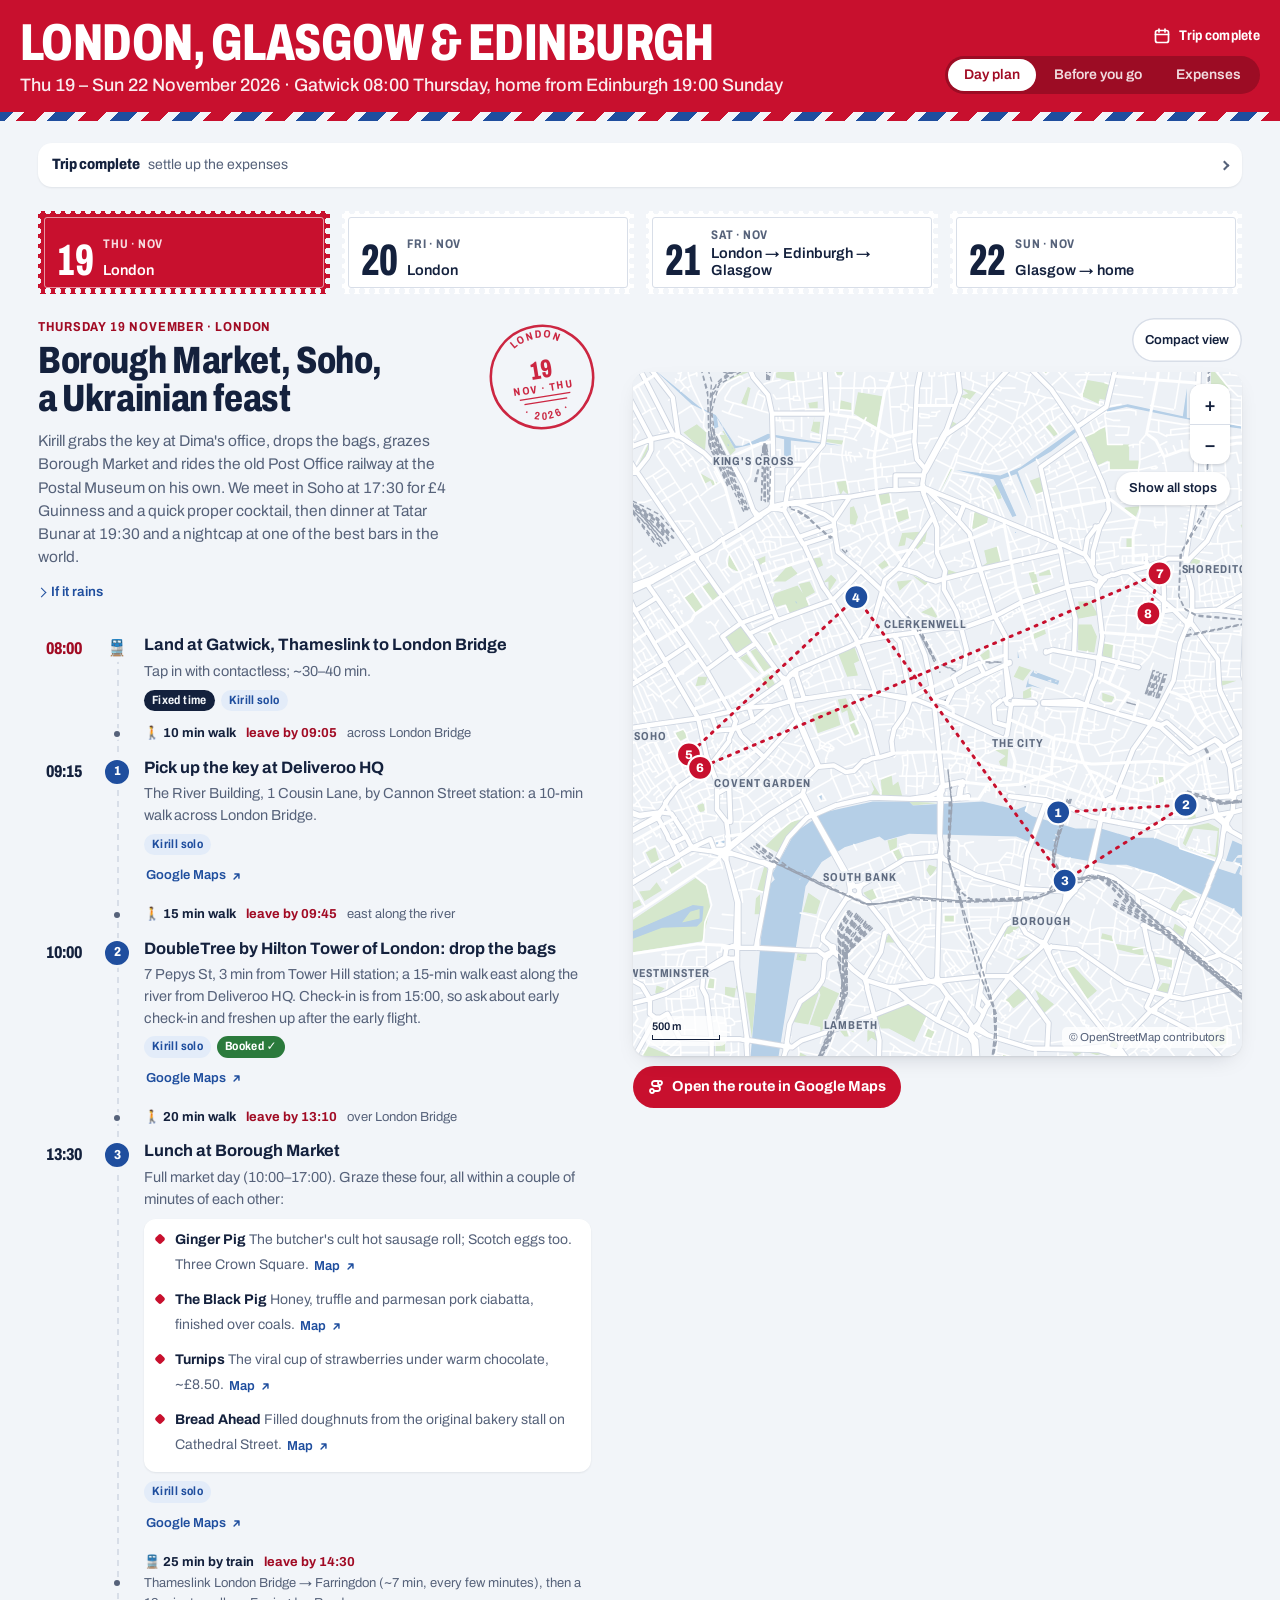
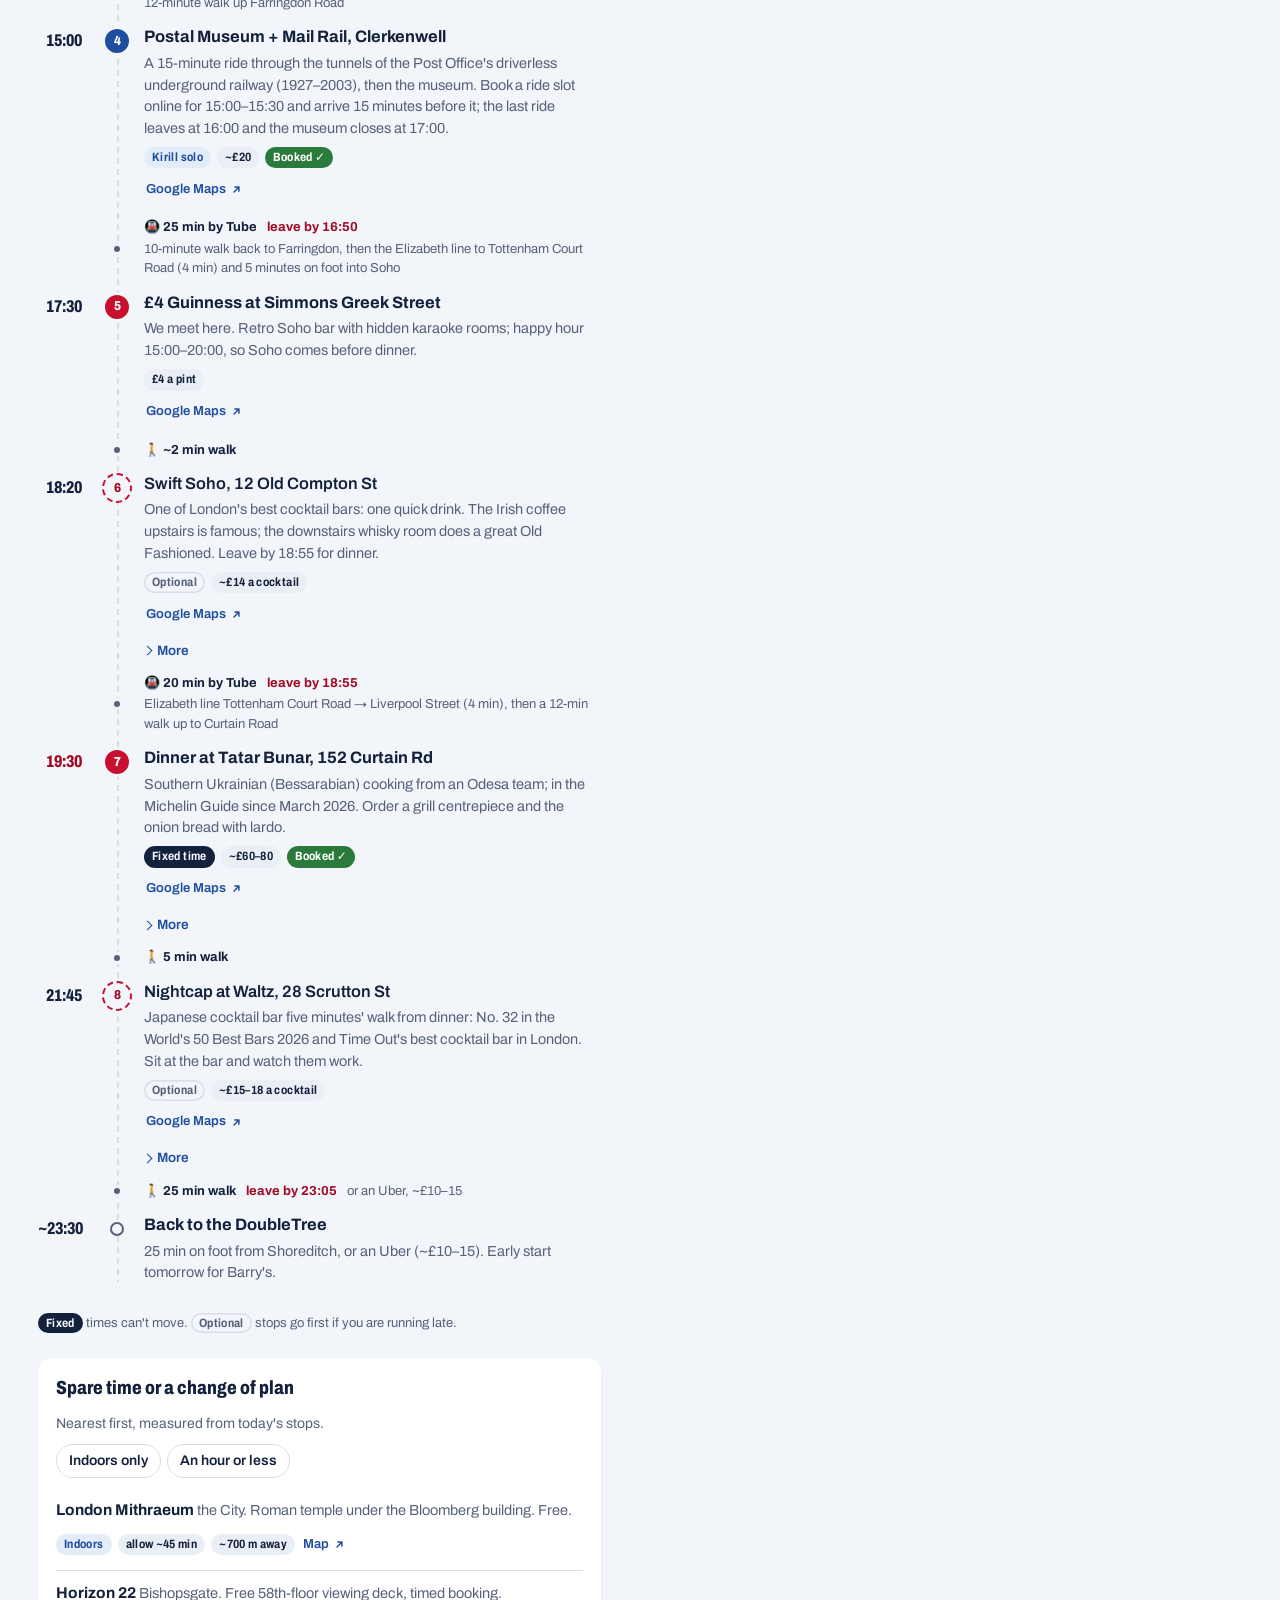
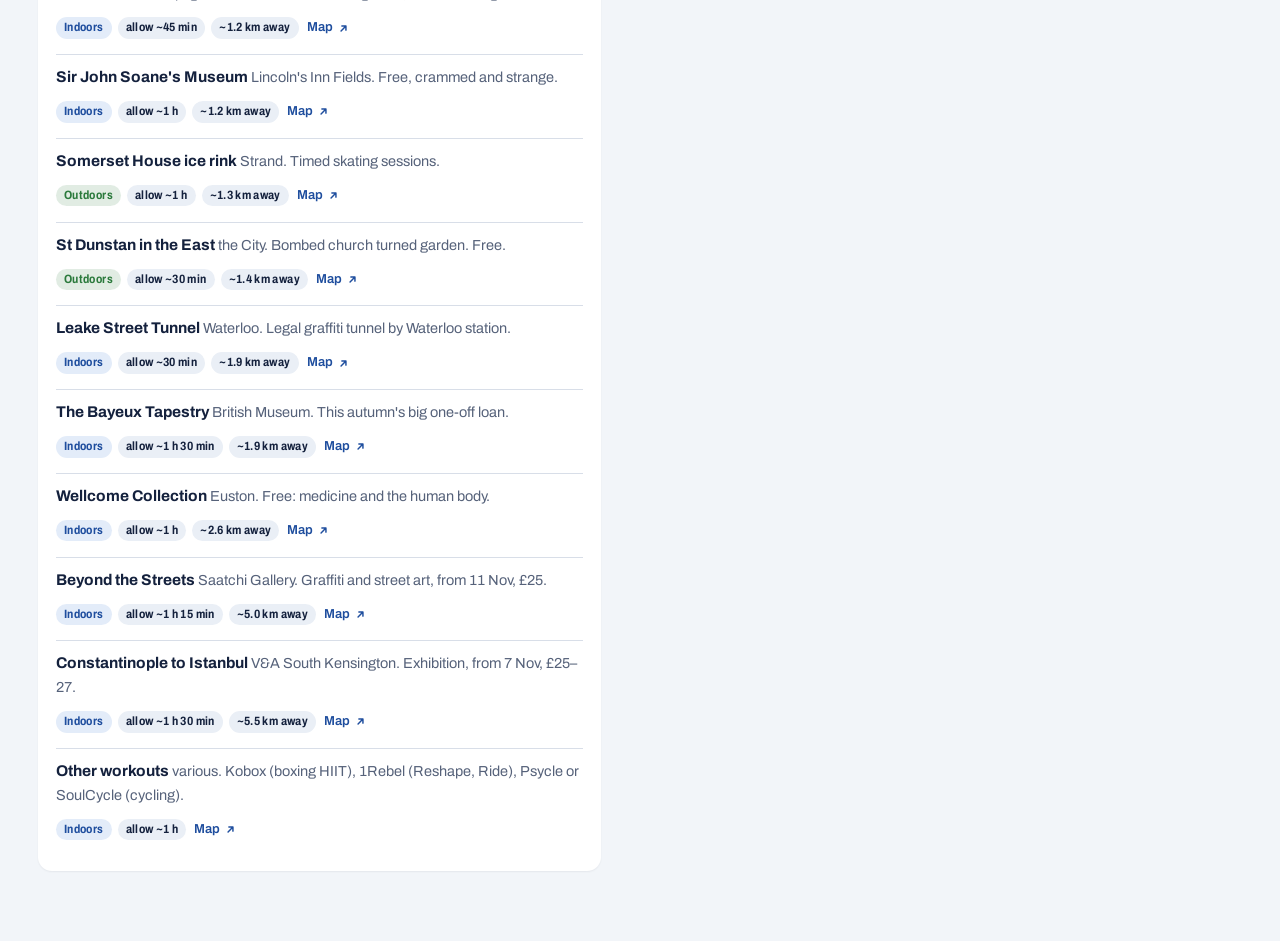
==== index.html @ 5850b5c1 "Expenses: edit an entry (description, amount, payer, split, category, day) Co-Authored-By: Claude Op" ====
<!DOCTYPE html>
<html lang="en">
<head>
<meta charset="utf-8">
<meta name="viewport" content="width=device-width,initial-scale=1,viewport-fit=cover">
<meta name="theme-color" content="#c8102e">
<link rel="manifest" href="manifest.webmanifest">
<link rel="apple-touch-icon" href="icon-180.png">
<meta name="apple-mobile-web-app-capable" content="yes">
<meta name="mobile-web-app-capable" content="yes">
<meta name="apple-mobile-web-app-title" content="UK trip">
<title>London, Glasgow &amp; Edinburgh · 19–22 Nov</title>
<link rel="preconnect" href="https://fonts.googleapis.com">
<link rel="preconnect" href="https://fonts.gstatic.com" crossorigin>
<link rel="stylesheet" href="https://fonts.googleapis.com/css2?family=Archivo:wdth,wght@62..125,300..900&display=swap">
<style>
/* World: Royal Mail by night. Pillar-box red shell, airmail edge, navy ink; days are stamps, each day header carries a postmark.
   Layout: timeline left, sticky street map right; on phones head, map, timeline. */
:root{
  --paper:#f2f5f9; --surface:#ffffff; --ink:#14213d; --muted:#56627a; --line:#d8dee8; --soft:#eaeff6;
  --red:#c8102e; --red-ink:#a10b24; --on-red:#ffffff; --blue:#1f4e9e; --blue-soft:#e3ecf9; --gold:#8a5a00;
  --land:#edf1f6; --road:#ffffff; --casing:#cfd6e1; --minor:#ffffff; --park:#d5e7cc; --water:#b5cfe7; --rail:#9aa3b2;
  --label:#5f6b80; --halo:#edf1f6; --free:#2b7a3c;
  --font:"Archivo", ui-sans-serif, system-ui, -apple-system, "Segoe UI", sans-serif;
  --r:14px;
}
@media (prefers-color-scheme: dark){ :root:not([data-theme="light"]){
  --paper:#0c1424; --surface:#131e33; --ink:#e7ecf4; --muted:#9aa7bd; --line:#24324c; --soft:#18253d;
  --red:#d3283f; --red-ink:#ff7d8c; --on-red:#ffffff; --blue:#8db0f2; --blue-soft:#1b2c4b; --gold:#e6b45c;
  --land:#101b2e; --road:#2c3a55; --casing:#0b1322; --minor:#1f2c44; --park:#15301f; --water:#0f2c47; --rail:#4d5a73;
  --label:#8794ab; --halo:#101b2e; --free:#7dd08c;
  color-scheme:dark;
}}
:root[data-theme="dark"]{
  --paper:#0c1424; --surface:#131e33; --ink:#e7ecf4; --muted:#9aa7bd; --line:#24324c; --soft:#18253d;
  --red:#d3283f; --red-ink:#ff7d8c; --on-red:#ffffff; --blue:#8db0f2; --blue-soft:#1b2c4b; --gold:#e6b45c;
  --land:#101b2e; --road:#2c3a55; --casing:#0b1322; --minor:#1f2c44; --park:#15301f; --water:#0f2c47; --rail:#4d5a73;
  --label:#8794ab; --halo:#101b2e; --free:#7dd08c;
  color-scheme:dark;
}
*{box-sizing:border-box}
html{scroll-padding-top:16px;-webkit-text-size-adjust:100%}
body{margin:0;background:var(--paper);color:var(--ink);font:400 15.5px/1.5 var(--font);font-variant-numeric:tabular-nums}
::selection{background:var(--red);color:var(--on-red)}
input,textarea{caret-color:var(--red)}
a{color:var(--blue);text-underline-offset:3px}
:focus-visible{outline:2.5px solid var(--red);outline-offset:2px;border-radius:6px}
*{scrollbar-color:var(--line) transparent;scrollbar-width:thin}

/* ---------- masthead ---------- */
.mast{background:var(--red);color:var(--on-red);padding:calc(18px + env(safe-area-inset-top,0px)) max(18px, env(safe-area-inset-right,0px)) 18px max(18px, env(safe-area-inset-left,0px))}
.mast-in{max-width:1240px;margin:0 auto;display:flex;flex-wrap:wrap;gap:14px 28px;align-items:flex-end;justify-content:space-between}
.mast h1{margin:0;font-weight:800;font-stretch:72%;font-size:clamp(30px,5.2vw,52px);line-height:.95;letter-spacing:-.01em;text-transform:uppercase;text-wrap:balance}
.mast h1 span{display:block;font-weight:500;font-stretch:100%;text-transform:none;font-size:clamp(15px,1.6vw,18px);letter-spacing:0;margin-top:10px;opacity:.92}
.mast-side{display:flex;flex-direction:column;gap:10px;align-items:flex-end}
.count{font-weight:700;font-stretch:85%;font-size:14px;letter-spacing:.02em;display:inline-flex;align-items:center;gap:8px;white-space:nowrap}
.count svg{width:18px;height:18px}
.seg{display:flex;background:color-mix(in srgb,#000 22%,var(--red));border-radius:999px;padding:3px;gap:2px}
.seg button{white-space:nowrap;font:600 14px/1 var(--font);border:0;background:transparent;color:var(--on-red);padding:9px 16px;border-radius:999px;cursor:pointer;opacity:.85}
.seg button[aria-pressed="true"]{background:var(--on-red);color:var(--red-ink);opacity:1}
:root[data-theme="dark"] .seg button[aria-pressed="true"]{color:#a10b24}
@media (prefers-color-scheme: dark){ :root:not([data-theme="light"]) .seg button[aria-pressed="true"]{color:#a10b24} }
.seg button:focus-visible{outline-color:var(--on-red)}
.airmail{height:9px;background:repeating-linear-gradient(-45deg,var(--red) 0 14px,var(--paper) 14px 22px,var(--blue) 22px 36px,var(--paper) 36px 44px)}

.wrap{max-width:1240px;margin:0 auto;padding:22px max(18px, env(safe-area-inset-left,0px)) calc(48px + env(safe-area-inset-bottom,0px));display:flex;flex-direction:column;gap:22px}

/* ---------- stamps (day tabs) ---------- */
.stamps{display:grid;grid-template-columns:repeat(4,minmax(0,1fr));gap:12px}
.stamp{--perf:radial-gradient(circle at 5px 5px,transparent 3.1px,#000 3.5px);
  -webkit-mask:linear-gradient(#000 0 0) content-box,var(--perf) -5px -5px/10px 10px;-webkit-mask-composite:source-over;
  mask:linear-gradient(#000 0 0) content-box,var(--perf) -5px -5px/10px 10px;mask-composite:add;
  border:0;padding:6px;background:var(--surface);color:var(--ink);cursor:pointer;font:inherit;text-align:left;
  filter:drop-shadow(0 1px 1.5px rgba(10,20,40,.18));transition:transform .25s cubic-bezier(.2,.8,.2,1)}
.stamp-in{display:grid;grid-template-columns:auto minmax(0,1fr);align-items:end;gap:2px 10px;border:1.5px solid var(--line);border-radius:3px;padding:10px 12px 9px;height:100%}
.stamp b{grid-row:span 2;font-weight:800;font-stretch:62%;font-size:44px;line-height:.82;letter-spacing:-.02em}
.stamp em{font-style:normal;font-weight:700;font-stretch:80%;font-size:12.5px;letter-spacing:.06em;text-transform:uppercase;color:var(--muted)}
.stamp span{font-weight:600;font-size:14.5px;line-height:1.15;overflow-wrap:anywhere}
.stamp:hover{transform:translateY(-2px)}
.stamp[aria-selected="true"]{background:var(--red);color:var(--on-red)}
.stamp[aria-selected="true"] .stamp-in{border-color:color-mix(in srgb,var(--on-red) 55%,transparent)}
.stamp[aria-selected="true"] em{color:var(--on-red);opacity:.85}
.stamp:focus-visible{outline:none}
.stamp:focus-visible .stamp-in{outline:2.5px solid var(--ink);outline-offset:2px}

/* ---------- day layout ---------- */
.day{display:grid;grid-template-columns:minmax(0,1fr) minmax(0,1.08fr);grid-template-areas:"head map" "list map";gap:20px 32px;align-items:start}
.dayhead{grid-area:head;display:grid;grid-template-columns:minmax(0,1fr) auto;gap:18px;align-items:start}
.dayhead h2{margin:4px 0 0;font-weight:800;font-stretch:78%;font-size:clamp(26px,3.4vw,38px);line-height:1.02;letter-spacing:-.01em;text-wrap:balance}
.dayhead .date{font-weight:700;font-stretch:85%;font-size:13px;letter-spacing:.07em;text-transform:uppercase;color:var(--red-ink)}
.dayhead p{margin:10px 0 0;color:var(--muted);max-width:60ch}
.postmark{width:118px;height:118px;color:var(--red);opacity:.9;transform:rotate(-9deg);flex:none}
.postmark text{font:700 11px var(--font);letter-spacing:.14em;fill:currentColor;font-stretch:80%}
.postmark .big{font-size:26px;letter-spacing:0;font-weight:800;font-stretch:65%}
.postmark.thump{animation:thump .55s cubic-bezier(.16,1,.3,1)}
@keyframes thump{0%{transform:rotate(-16deg) scale(1.18);filter:blur(1.5px)}100%{transform:rotate(-9deg) scale(1);filter:blur(0)}}

/* ---------- map ---------- */
.mapcard{grid-area:map;position:sticky;top:14px;display:flex;flex-direction:column;gap:10px;min-width:0}
.map{position:relative;height:min(76vh,740px);border-radius:var(--r);overflow:hidden;background:var(--land);box-shadow:0 1px 2px rgba(10,20,40,.08),0 8px 24px -12px rgba(10,20,40,.25)}
.map svg{display:block;width:100%;height:100%;touch-action:none;cursor:grab;user-select:none;-webkit-user-select:none}
.map svg.dragging{cursor:grabbing}
.ctrls{position:absolute;top:12px;right:12px;display:flex;flex-direction:column;gap:8px;align-items:flex-end}
.zoom{display:flex;flex-direction:column;background:var(--surface);border-radius:12px;overflow:hidden;box-shadow:0 1px 3px rgba(10,20,40,.18)}
.zoom button{font:600 19px/1 var(--font);width:40px;height:40px;border:0;background:transparent;color:var(--ink);cursor:pointer}
.zoom button+button{border-top:1px solid var(--line)}
.zoom button:hover{background:var(--soft)}
.chipbtn{font:600 13px/1 var(--font);background:var(--surface);color:var(--ink);border:0;border-radius:999px;padding:10px 13px;cursor:pointer;box-shadow:0 1px 3px rgba(10,20,40,.18)}
.chipbtn:hover{background:var(--soft)}
.scale{position:absolute;left:12px;bottom:10px;font:600 11px/1 var(--font);color:var(--ink);background:color-mix(in srgb,var(--surface) 75%,transparent);padding:5px 7px 6px;border-radius:7px}
.scale i{display:block;height:5px;border:1.5px solid var(--ink);border-top:0;margin-top:3px}
.attr{position:absolute;right:10px;bottom:8px;font-size:11.5px;color:var(--muted);background:color-mix(in srgb,var(--surface) 75%,transparent);padding:2px 7px;border-radius:5px}
.maprow{display:flex;flex-wrap:wrap;align-items:center;justify-content:space-between;gap:8px 16px}
.routebtn{display:inline-flex;align-items:center;gap:8px;font-weight:700;font-size:14.5px;color:var(--on-red);background:var(--red);text-decoration:none;padding:10px 15px;border-radius:999px}
.routebtn:hover{background:var(--red-ink)}
:root[data-theme="dark"] .routebtn:hover{background:#b01d32}
@media (prefers-color-scheme: dark){ :root:not([data-theme="light"]) .routebtn:hover{background:#b01d32} }
.routebtn svg{width:16px;height:16px}
.offlist{margin:0;padding:0;list-style:none;font-size:13.5px;color:var(--muted);display:flex;flex-direction:column;gap:3px}
.offlist b{color:var(--ink);font-weight:700;margin-right:6px}

svg .landbg{fill:var(--land)}
svg .water{fill:var(--water)}
svg .river{fill:none;stroke:var(--water);stroke-width:13;stroke-linecap:round;stroke-linejoin:round}
svg .park{fill:var(--park)}
svg .rd{fill:none;stroke-linecap:round;stroke-linejoin:round;vector-effect:non-scaling-stroke}
svg .r-min{stroke:var(--minor);stroke-width:1.6}
svg .r-ter{stroke:var(--road);stroke-width:3}
svg .c-pri{stroke:var(--casing);stroke-width:6.2}
svg .r-pri{stroke:var(--road);stroke-width:4.4}
svg .rail{fill:none;stroke:var(--rail);stroke-width:1.4;stroke-dasharray:5 3;vector-effect:non-scaling-stroke}
svg.far .r-min{display:none}
svg text{paint-order:stroke;stroke:var(--halo);stroke-linejoin:round}
svg .lbl-a{fill:var(--label);font-family:var(--font);font-weight:700;font-stretch:80%;letter-spacing:.08em;text-transform:uppercase}
svg .route{fill:none;stroke:var(--red);stroke-dasharray:2 7;stroke-linecap:round;vector-effect:non-scaling-stroke}
svg .num{fill:#fff;font-family:var(--font);font-weight:800;stroke:none}
svg .pinlbl{fill:var(--ink);font-family:var(--font);font-weight:700}
svg .mk{cursor:pointer}
svg .mk circle.d{fill:var(--red)}
svg .mk.solo circle.d{fill:var(--blue)}
svg .ring{fill:none;stroke:var(--ink)}

/* ---------- timeline ---------- */
.list{grid-area:list;min-width:0}
ol.stops{list-style:none;margin:0;padding:0;position:relative}
ol.stops::before{content:"";position:absolute;left:79px;top:14px;bottom:14px;width:2px;background:repeating-linear-gradient(to bottom,var(--line) 0 6px,transparent 6px 11px)}
.stop{display:grid;grid-template-columns:56px 46px minmax(0,1fr);gap:0 0;padding:12px 10px 12px 0;border-radius:12px;position:relative;transition:background-color .25s}
.stop .t{font-weight:800;font-stretch:75%;font-size:17px;line-height:1.5;padding-top:2px;text-align:right;padding-right:12px}
.pin{justify-self:center;width:30px;height:30px;border-radius:50%;border:3px solid var(--paper);background:var(--red);color:#fff;font:800 13px/1 var(--font);font-stretch:85%;display:grid;place-items:center;cursor:pointer;position:relative;z-index:1}
.stop.solo .pin{background:var(--blue)}
:root[data-theme="dark"] .stop.solo .pin{color:#0c1424}
@media (prefers-color-scheme: dark){ :root:not([data-theme="light"]) .stop.solo .pin{color:#0c1424} }
.stop .pin.off{width:14px;height:14px;margin-top:8px;background:var(--paper);border:2.5px solid var(--muted);cursor:default}
.what{min-width:0;display:flex;flex-direction:column;gap:5px;padding-left:4px}
.what strong{font-weight:700;font-size:16.5px;line-height:1.3}
.what p{margin:0;color:var(--muted);font-size:14.5px}
.meta{display:flex;flex-wrap:wrap;gap:6px;align-items:center;margin-top:2px}
.tag{font-weight:700;font-stretch:85%;font-size:12px;letter-spacing:.03em;padding:3px 8px;border-radius:999px;line-height:1.3;white-space:nowrap}
.tag.solo{background:var(--blue-soft);color:var(--blue)}
.tag.fee{background:var(--soft);color:var(--ink)}
.tag.free{background:color-mix(in srgb,var(--free) 14%,transparent);color:var(--free)}
.tag.book{background:transparent;color:var(--red-ink);box-shadow:inset 0 0 0 1.5px currentColor}
.tag.booked{background:var(--free);color:#fff}
.dir{display:inline-flex;align-items:center;gap:4px;font-weight:600;font-size:13px;text-decoration:none;color:var(--blue);padding:3px 2px}
.dir:hover{text-decoration:underline}
.dir svg{width:13px;height:13px}
.stop.focus{background:color-mix(in srgb,var(--red) 8%,var(--paper))}
.stop.focus.solo{background:color-mix(in srgb,var(--blue) 10%,var(--paper))}
.subs{list-style:none;margin:4px 0 2px;padding:10px 12px;display:flex;flex-direction:column;gap:7px;background:var(--surface);border-radius:12px;box-shadow:0 1px 2px rgba(10,20,40,.08);font-size:14px}
.subs li{display:grid;grid-template-columns:10px minmax(0,1fr);gap:9px;align-items:start}
.subs li::before{content:"";width:8px;height:8px;border-radius:2px;background:var(--red);margin-top:6px;transform:rotate(45deg)}
.subs b{font-weight:700}
.subs span{color:var(--muted)}
details.more{margin-top:2px}
details.more summary{cursor:pointer;list-style:none;font-weight:600;font-size:13.5px;color:var(--blue);display:inline-flex;align-items:center;gap:6px}
details.more summary::-webkit-details-marker{display:none}
details.more summary::before{content:"";width:6px;height:6px;border-right:1.8px solid currentColor;border-bottom:1.8px solid currentColor;transform:rotate(-45deg);transition:transform .2s}
details.more[open] summary::before{transform:rotate(45deg)}
details.more .txt{margin-top:6px;padding:10px 12px;background:var(--surface);border-radius:12px;font-size:14px;display:flex;flex-direction:column;gap:6px;box-shadow:0 1px 2px rgba(10,20,40,.08)}
details.more .txt p{margin:0}

/* ---------- before you go ---------- */
.tips{display:grid;grid-template-columns:repeat(12,minmax(0,1fr));gap:18px;align-items:start}
.tips section{grid-column:span 6;background:var(--surface);border-radius:var(--r);padding:20px 22px;display:flex;flex-direction:column;gap:10px;min-width:0;box-shadow:0 1px 2px rgba(10,20,40,.06)}
.tips section.wide{grid-column:1/-1}
.tips section.third{grid-column:span 4}
.tips h2{margin:0;font-weight:800;font-stretch:78%;font-size:25px;line-height:1.1;letter-spacing:-.005em}
.tips h3{margin:6px 0 0;font-weight:700;font-size:15px}
.tips p{margin:0}
.tips ul{margin:0;padding-left:18px;display:flex;flex-direction:column;gap:6px}
.tips li::marker{color:var(--red)}
.tips .app{display:grid;gap:1px;padding:9px 0;border-top:1px solid var(--line)}
.tips .app:first-of-type{border-top:0}
.tips .app b{font-weight:700}
.tips .app span{color:var(--muted);font-size:14.5px}
.tips table{width:100%;border-collapse:collapse;font-size:14.5px}
.tips td,.tips th{text-align:left;padding:8px 10px 8px 0;border-top:1px solid var(--line);vertical-align:top}
.tips th{font-weight:700;font-stretch:85%;font-size:12px;letter-spacing:.06em;text-transform:uppercase;color:var(--muted);border-top:0}
.tips td.num{white-space:nowrap;font-weight:600}
.tips tr.total td{font-weight:800;border-top:2px solid var(--ink)}
.tips .src{font-size:13px;color:var(--muted);line-height:1.7}
.tips td a{font-weight:600}
.bk-head{display:flex;flex-wrap:wrap;align-items:baseline;justify-content:space-between;gap:8px 16px;margin-top:4px}
.progress{font-weight:700;font-stretch:85%;color:var(--muted);font-size:14px}
.bar{height:6px;border-radius:99px;background:var(--soft);overflow:hidden}
.bar i{display:block;height:100%;width:0;background:var(--red);border-radius:99px;transition:width .5s cubic-bezier(.16,1,.3,1)}
.checks{display:grid;grid-template-columns:repeat(2,minmax(0,1fr));gap:0 28px}
.chk{display:grid;grid-template-columns:24px minmax(0,1fr) auto;gap:10px;align-items:start;padding:10px 0;border-top:1px solid var(--line);font-size:14.5px}
.chk input{appearance:none;width:20px;height:20px;margin:1px 0 0;border:2px solid var(--muted);border-radius:6px;display:grid;place-items:center;cursor:pointer;background:var(--surface)}
.chk input:checked{background:var(--red);border-color:var(--red)}
.chk input:checked::after{content:"";width:5px;height:10px;border:solid #fff;border-width:0 2.5px 2.5px 0;transform:translate(0,-1px) rotate(45deg)}
.chk label{cursor:pointer;font-weight:600}
.chk small{display:block;color:var(--muted);font-weight:400;font-size:13px}
.chk .when{font-weight:700;font-stretch:80%;font-size:12px;letter-spacing:.04em;text-transform:uppercase;color:var(--red-ink);white-space:nowrap;padding-top:2px}
.chk input:checked + label{color:var(--muted);text-decoration:line-through;text-decoration-thickness:1.5px}

@media (max-width:960px){
  .day{grid-template-columns:minmax(0,1fr);grid-template-areas:"head" "map" "list";gap:18px}
  .mapcard{position:static}
  .map{height:max(320px,46vh)}
  .tips section,.tips section.third{grid-column:1/-1}
  .checks{grid-template-columns:minmax(0,1fr)}
}
@media (max-width:620px){
  .stamps{display:flex;overflow-x:auto;margin:0 -18px;padding:2px 18px 6px;scroll-snap-type:x mandatory;gap:10px}
  .stamp{flex:0 0 196px;scroll-snap-align:start}
  .stamp b{font-size:38px}
  .stamp span{font-size:13.5px}
  .stamp em{white-space:nowrap}
  .seg button{padding:9px 10px;font-size:13.5px;flex:1}
  .mast-side{flex-wrap:wrap;row-gap:10px}
  .seg{width:100%}
  .postmark{width:88px;height:88px}
  .mast-side{align-items:flex-start;width:100%;flex-direction:row;justify-content:space-between;align-items:center}
  ol.stops::before{left:65px}
  .stop{grid-template-columns:44px 42px minmax(0,1fr)}
  .stop .t{font-size:15.5px;padding-right:8px}
}

/* ---------- expenses ---------- */
[hidden]{display:none!important}
.money{display:grid;grid-template-columns:minmax(0,1fr) minmax(0,1.15fr);gap:18px;align-items:start}
.mcard{background:var(--surface);border-radius:var(--r);padding:20px 22px;display:flex;flex-direction:column;gap:12px;min-width:0;box-shadow:0 1px 2px rgba(10,20,40,.06)}
.mcard h2{margin:0;font-weight:800;font-stretch:78%;font-size:25px;line-height:1.1}
.mcard p{margin:0}
.mcard .sub{color:var(--muted);font-size:14px}
.lock{max-width:460px;margin:0 auto;width:100%}
.lock form{display:flex;gap:8px}
.fld{font:500 16px/1.2 var(--font);color:var(--ink);background:var(--paper);border:1.5px solid var(--line);border-radius:10px;padding:11px 12px;min-width:0;width:100%}
.fld:focus{outline:none;border-color:var(--blue)}
.btn{font:700 15px/1 var(--font);border:0;border-radius:999px;padding:12px 18px;background:var(--red);color:var(--on-red);cursor:pointer;white-space:nowrap}
.btn:disabled{opacity:.5;cursor:default}
.btn.ghost{background:transparent;color:var(--blue);padding:6px 2px;font-weight:600;font-size:14px}
.err{color:var(--red-ink);font-size:14px;font-weight:600}
.bal{background:var(--ink);color:var(--paper);border-radius:var(--r);padding:20px 22px;display:flex;flex-direction:column;gap:6px;position:relative;overflow:hidden}
.bal small{font-weight:700;font-stretch:85%;letter-spacing:.08em;text-transform:uppercase;font-size:12px;opacity:.7}
.bal b{font-weight:800;font-stretch:72%;font-size:clamp(28px,6vw,40px);line-height:1.02;letter-spacing:-.01em}
.bal b .amt{color:#ffb3bd}
.bal .tot{display:flex;gap:4px 18px;flex-wrap:wrap;font-size:14px;opacity:.85;margin-top:4px}
.bal::after{content:"";position:absolute;inset:auto 0 0 0;height:6px;background:repeating-linear-gradient(-45deg,var(--red) 0 12px,transparent 12px 18px,var(--blue) 18px 30px,transparent 30px 36px)}
.pick{display:flex;flex-wrap:wrap;gap:6px}
.pick button{font:600 14px/1 var(--font);border:1.5px solid var(--line);background:var(--surface);color:var(--ink);padding:9px 12px;border-radius:999px;cursor:pointer}
.pick button[aria-pressed="true"]{background:var(--ink);border-color:var(--ink);color:var(--paper)}
.row2{display:grid;grid-template-columns:minmax(0,1fr) 130px;gap:8px}
.lbl{font-weight:700;font-stretch:85%;font-size:12.5px;letter-spacing:.06em;text-transform:uppercase;color:var(--label);margin-bottom:-4px}
.amtf{position:relative}
.amtf span{position:absolute;left:12px;top:50%;transform:translateY(-50%);color:var(--muted);font-weight:600}
.amtf .fld{padding-left:26px}
.xday{display:flex;justify-content:space-between;align-items:baseline;border-bottom:1.5px solid var(--line);padding:14px 0 6px;font-weight:700;font-stretch:85%;font-size:13px;letter-spacing:.06em;text-transform:uppercase;color:var(--label)}
.xday:first-child{padding-top:0}
.xrow{display:grid;grid-template-columns:30px minmax(0,1fr) auto;gap:10px;align-items:center;padding:10px 0;border-bottom:1px solid var(--line)}
.xrow:last-child{border-bottom:0}
.xrow .ic{width:30px;height:30px;border-radius:50%;display:grid;place-items:center;background:var(--soft);font-size:15px}
.xrow .d{min-width:0}
.xrow .d b{display:block;font-weight:600;overflow:hidden;text-overflow:ellipsis;white-space:nowrap}
.xrow .d span{font-size:13px;color:var(--muted)}
.xrow .r{text-align:right;display:flex;flex-direction:column;align-items:flex-end;gap:2px}
.xrow .r b{font-variant-numeric:tabular-nums;font-weight:700}
.xrow .acts{display:flex;gap:12px}
.xrow .del,.xrow .edit{font:600 12px/1 var(--font);border:0;background:none;color:var(--muted);cursor:pointer;padding:6px 0}
.xrow .edit{color:var(--blue)}
.mbtns{display:flex;gap:10px;align-items:center}
.mbtns .btn{flex:1}
.mbtns .ghost{flex:0 0 auto}
.xrow .del.armed{color:var(--red-ink)}
.empty{color:var(--muted);text-align:center;padding:18px 0}
.mfoot{display:flex;justify-content:space-between;align-items:center;gap:10px;font-size:13px;color:var(--muted);flex-wrap:wrap}
@media (max-width: 860px){ .money{grid-template-columns:minmax(0,1fr)} }
@media (prefers-reduced-motion: reduce){ *{animation:none!important;transition:none!important} }

/* ================= v9: phone-first day view, stop types, legs, picks, tickets ================= */
.sub{color:var(--muted);font-size:14px;margin:0}
.foot{color:var(--muted);font-size:13px;text-align:center;margin:0}
.toast{position:fixed;left:50%;transform:translateX(-50%);bottom:calc(22px + env(safe-area-inset-bottom,0px));z-index:40;background:var(--ink);color:var(--paper);font-weight:600;font-size:14.5px;padding:11px 16px;border-radius:999px;box-shadow:0 8px 28px -8px rgba(10,20,40,.5);max-width:calc(100vw - 32px);text-align:center}

/* now and next */
.nowcard{background:var(--ink);color:var(--paper);border-radius:var(--r);padding:16px 18px 18px;display:flex;flex-direction:column;gap:10px;position:relative;overflow:hidden}
.nowcard::after{content:"";position:absolute;inset:auto 0 0 0;height:5px;background:repeating-linear-gradient(-45deg,var(--red) 0 12px,transparent 12px 18px,var(--blue) 18px 30px,transparent 30px 36px)}
.nowcard:empty{display:none}
.now-top{display:flex;justify-content:space-between;gap:12px;font-weight:700;font-stretch:85%;font-size:12.5px;letter-spacing:.07em;text-transform:uppercase;opacity:.75}
.now-main,.now-row{display:flex;flex-direction:column;gap:2px;text-align:left}
.now-row{font:inherit;color:inherit;background:color-mix(in srgb,var(--paper) 9%,transparent);border:0;border-radius:12px;padding:11px 13px;cursor:pointer;width:100%}
.now-row.next{background:color-mix(in srgb,var(--paper) 16%,transparent)}
.now-row:focus-visible{outline-color:var(--paper)}
.nowcard small{font-weight:700;font-stretch:85%;font-size:12px;letter-spacing:.06em;text-transform:uppercase;opacity:.75}
.nowcard b{font-weight:800;font-stretch:80%;font-size:20px;line-height:1.15}
.now-row.next b{font-size:23px}
.nowcard span{font-size:14.5px;opacity:.9}
.now-act{display:flex;flex-wrap:wrap;gap:8px;margin-top:2px}
.nowcard .routebtn{min-height:44px}

/* day head */
.dayhead .intro{cursor:default}
details.rain{margin-top:10px}
.daytools{display:flex;flex-wrap:wrap;gap:8px;justify-content:flex-end}
.daytools .chipbtn{min-height:44px;background:var(--surface);box-shadow:inset 0 0 0 1.5px var(--line)}
#mapwrap{display:flex;flex-direction:column;gap:10px}
.legend{font-size:13px;color:var(--muted);margin:14px 0 0;line-height:2}
.now-rows{display:flex;flex-direction:column;gap:8px}
@media (min-width:961px){ .now-rows{flex-direction:row} .now-rows > *{flex:1} }

/* stop types */
.tag.fixed{background:var(--ink);color:var(--paper)}
.tag.opt{background:transparent;color:var(--muted);box-shadow:inset 0 0 0 1.5px var(--line)}
.tag.picked{background:var(--blue-soft);color:var(--blue)}
a.tag{text-decoration:none}
.stop.k-fixed .t{color:var(--red-ink)}
.stop.k-opt .pin:not(.off){background:var(--paper);color:var(--red-ink);border:2px dashed var(--red)}
.stop.k-opt.solo .pin:not(.off){color:var(--blue);border-color:var(--blue)}
.stop.k-opt .hd strong{font-weight:600}
.stop .pin.off.tr{width:28px;height:28px;margin-top:0;border:0;background:var(--paper);font-size:16px;display:grid;place-items:center}

/* stops: full view shows everything inline; compact view is one calm row that opens a sheet */
.hd{font:inherit;color:inherit;background:none;border:0;padding:0;margin:0;text-align:left;display:flex;align-items:center;justify-content:space-between;gap:10px;width:100%}
.hd .chev{display:none}
.links{display:flex;flex-wrap:wrap;gap:4px 14px}
.dir{min-height:32px}
.compact .stop{padding:7px 6px 7px 0;align-items:center}
.compact .stop .t{padding-top:0;font-size:15px;line-height:1.3}
.compact .stop .pin.off{margin-top:0}
.compact .hd{cursor:pointer;min-height:44px;padding:4px 0}
.compact .hd-tx{display:flex;flex-direction:column;gap:2px;min-width:0}
.compact .hd strong{font-weight:600;font-size:16px;line-height:1.25}
.compact .stop.k-opt .hd strong{font-weight:500;color:var(--muted)}
.compact .hd .chev{display:block;flex:none;width:7px;height:7px;margin-right:4px;border-right:2px solid var(--line);border-top:2px solid var(--line);transform:rotate(45deg)}
.sl{font-size:12.5px;color:var(--muted);line-height:1.3}
.sl .s-fix{color:var(--red-ink);font-weight:700}
.sl .s-ok{color:var(--free);font-weight:600}
.sl .s-do{color:var(--red-ink);font-weight:700}
.sl .s-now{font-weight:800;font-stretch:85%;letter-spacing:.06em;text-transform:uppercase;font-size:11.5px;color:var(--paper);background:var(--ink);padding:1px 7px;border-radius:99px}
.compact .stop.is-now,.compact .stop.is-next{background:var(--surface);box-shadow:0 1px 2px rgba(10,20,40,.08)}
.compact .leg{padding:0 10px 0 0}
.compact .legtx{font-size:12px;opacity:.85}
.compact .legtx b{color:var(--red-ink);font-weight:700}
.compact .legdot{width:4px;height:4px}

/* detail sheet */
html.sheet-open{overflow:hidden}
.sheet-bg{position:fixed;inset:0;z-index:50;background:rgba(8,14,28,.55);animation:fadein .2s}
.sheet{position:fixed;left:0;right:0;bottom:0;z-index:51;max-height:88dvh;overflow-y:auto;overscroll-behavior:contain;background:var(--paper);color:var(--ink);border-radius:20px 20px 0 0;padding:14px 20px calc(22px + env(safe-area-inset-bottom,0px));display:flex;flex-direction:column;gap:12px;box-shadow:0 -12px 40px rgba(8,14,28,.35);animation:sheetup .28s cubic-bezier(.2,.8,.2,1)}
.sheet::before{content:"";width:40px;height:4px;border-radius:99px;background:var(--line);align-self:center;flex:none}
@keyframes sheetup{from{transform:translateY(40px);opacity:0}to{transform:none;opacity:1}}
@keyframes fadein{from{opacity:0}to{opacity:1}}
.sh-top{display:flex;justify-content:space-between;align-items:center}
.sh-t{font-weight:800;font-stretch:75%;font-size:22px}
.sh-t.fix{color:var(--red-ink)}
.sh-x{font:600 16px/1 var(--font);width:44px;height:44px;margin:-6px -10px -6px 0;border:0;border-radius:50%;background:var(--soft);color:var(--ink);cursor:pointer}
.sheet h3{margin:-4px 0 0;font-weight:800;font-stretch:80%;font-size:24px;line-height:1.12;text-wrap:balance}
.sheet > p{margin:0;font-size:16px;line-height:1.55}
.sh-box{background:var(--surface);border-radius:12px;padding:11px 13px;display:flex;flex-direction:column;gap:3px;box-shadow:0 1px 2px rgba(10,20,40,.08)}
.sh-box small{font-weight:700;font-stretch:85%;font-size:12px;letter-spacing:.06em;text-transform:uppercase;color:var(--label)}
.sh-box span{color:var(--muted);font-size:14.5px}
.sh-box.more-box p{margin:4px 0 0;font-size:15px}
.sh-act{display:flex;flex-wrap:wrap;gap:8px;align-items:center}
.sh-act .routebtn,.sh-act .chipbtn,.sh-nav .chipbtn{min-height:44px}
.sh-act .chipbtn,.sh-nav .chipbtn{background:var(--surface);box-shadow:inset 0 0 0 1.5px var(--line)}
.sh-nav{display:flex;justify-content:space-between;align-items:center;gap:10px;border-top:1px solid var(--line);padding-top:12px;font-size:13px;color:var(--muted)}
.sh-nav .chipbtn:disabled{opacity:.35;cursor:default}
@media (min-width:700px){ .sheet{left:50%;right:auto;bottom:24px;width:560px;transform:translateX(-50%);border-radius:20px;max-height:82vh;animation:fadein .2s} .sheet::before{display:none} }

details.spare > summary{cursor:pointer;list-style:none;display:flex;align-items:center;justify-content:space-between;gap:10px;min-height:32px}
details.spare > summary::-webkit-details-marker{display:none}
details.spare > summary::after{content:"";width:8px;height:8px;border-right:2px solid var(--muted);border-bottom:2px solid var(--muted);transform:rotate(45deg);margin-right:4px;transition:transform .2s}
details.spare[open] > summary::after{transform:rotate(-135deg)}

/* travel legs */
.leg{display:grid;grid-template-columns:56px 46px minmax(0,1fr);align-items:center;padding:1px 10px 1px 0;position:relative}
.legdot{justify-self:center;width:6px;height:6px;border-radius:50%;background:var(--muted);position:relative;z-index:1;box-shadow:0 0 0 3px var(--paper)}
.legtx{display:flex;flex-wrap:wrap;gap:2px 10px;align-items:baseline;font-size:13px;color:var(--muted);padding-left:4px}
.legm{font-weight:700;color:var(--ink)}
.legl{font-weight:700;color:var(--red-ink)}

/* pick one */
.subs li.chosen{background:var(--blue-soft);margin:-4px -6px;padding:4px 6px;border-radius:8px}
.subs li.dim{opacity:.55}
.choose{font:700 13px/1 var(--font);border:1.5px solid var(--blue);background:transparent;color:var(--blue);padding:8px 12px;border-radius:999px;cursor:pointer;margin:6px 0 2px;display:block;min-height:36px}
.choose[aria-pressed="true"]{background:var(--blue);color:var(--paper)}

/* map: toggle and scroll lock */
.maptoggle{display:none}
.ctrls{z-index:2}
.maplock{position:absolute;inset:0;z-index:1;background:transparent;border:0;padding:0 0 14px;display:flex;align-items:flex-end;justify-content:center;cursor:pointer}
.maplock span{font:600 13px/1 var(--font);background:var(--ink);color:var(--paper);padding:9px 13px;border-radius:999px;box-shadow:0 2px 10px rgba(10,20,40,.3)}
.map.locked svg{pointer-events:none}
.map.locked .attr,.map.locked .scale{opacity:.0}

/* spare time */
.spare{margin-top:22px;background:var(--surface);border-radius:var(--r);padding:16px 18px;display:flex;flex-direction:column;gap:10px;box-shadow:0 1px 2px rgba(10,20,40,.06)}
.spare h3{margin:0;font-weight:800;font-stretch:80%;font-size:19px}
.sparelist{list-style:none;margin:0;padding:0;display:flex;flex-direction:column}
.sparelist li{padding:10px 0;border-top:1px solid var(--line);display:flex;flex-direction:column;gap:5px}
.sparelist li:first-child{border-top:0}
.tips .sparelist{padding-left:0;gap:0}
.sp-tx span{color:var(--muted);font-size:14.5px}

/* bookings: done stays readable */
.chk input:checked + label{color:var(--ink);text-decoration:none}
.chk.done .when{color:var(--free)}
.chk{min-height:44px}
.sharebox{display:flex;flex-wrap:wrap;align-items:center;gap:8px 14px;margin-top:6px}
.sharebox .sub{flex:1 1 240px}
.tixform{display:grid;grid-template-columns:repeat(2,minmax(0,1fr));gap:8px;margin-top:4px}
.tixform .btn{justify-self:start}
.tix{display:flex;flex-wrap:wrap;justify-content:space-between;align-items:center;gap:6px 14px;padding:12px 0;border-top:1px solid var(--line)}
.tix:first-child{border-top:0}
.tix-tx{display:flex;flex-direction:column;gap:2px;min-width:0}
.tix-tx .ref{font-weight:800;font-stretch:85%;font-size:20px;letter-spacing:.04em;overflow-wrap:anywhere;user-select:all;-webkit-user-select:all}
.tix-tx small{color:var(--muted);font-size:13.5px}
.tix-act{display:flex;gap:14px;align-items:center}
.tix-act .btn.ghost{text-decoration:none;min-height:36px;display:inline-flex;align-items:center}
.btn.ghost.armed{color:var(--red-ink)}

/* budget */
.sum-top{display:flex;justify-content:space-between;align-items:center;gap:10px;flex-wrap:wrap}
.sum-top .pick{flex:0 0 auto}
.sstat{background:var(--soft);border-radius:12px;padding:12px 14px;margin:12px 0 4px}
.sstat small{display:block;font-size:13px;color:var(--muted)}
.sstat b{display:block;font-size:30px;font-weight:800;font-stretch:85%;font-variant-numeric:tabular-nums;line-height:1.15}
.sstat span{font-size:13px;color:var(--muted)}
.sh3{margin:16px 0 4px;font-size:13px;letter-spacing:.06em;text-transform:uppercase;color:var(--muted);font-weight:700}
.srow{padding:8px 0;border-top:1px solid var(--line)}
.srow-h{display:flex;justify-content:space-between;gap:10px;font-size:14.5px}
.srow-h b{font-variant-numeric:tabular-nums}
.sbar{display:block;height:8px;border-radius:99px;margin-top:6px;background:var(--soft);overflow:hidden}
.sfill{display:flex;height:100%;border-radius:99px;overflow:hidden;gap:2px}
.sbar i{display:block;height:100%}
.ssh{background:var(--red)}
.sin{background:var(--blue)}
.dot{display:inline-block;width:9px;height:9px;border-radius:50%;margin-right:5px}
.srow-p{display:flex;gap:14px;font-size:12.5px;color:var(--muted);font-variant-numeric:tabular-nums;margin-top:4px}
.ssplit{display:flex;gap:16px;font-size:13.5px;margin-top:8px;padding-top:8px;border-top:1px solid color-mix(in srgb,var(--muted) 25%,transparent);font-variant-numeric:tabular-nums}
.sdays{display:flex;gap:8px;align-items:flex-end;height:150px;padding-top:4px}
.sday{flex:1;display:flex;flex-direction:column;align-items:center;justify-content:flex-end;height:100%;min-width:0;gap:4px}
.sday b{font-size:12px;font-variant-numeric:tabular-nums}
.sday small{font-size:11.5px;color:var(--muted);white-space:nowrap}
.scol{display:block;width:70%;max-width:44px;border-radius:6px 6px 2px 2px;min-height:2px;background:var(--red)}
.bud{display:flex;flex-direction:column;gap:5px;padding:10px 0;border-top:1px solid var(--line)}
.bud-h{display:flex;justify-content:space-between;gap:10px;align-items:baseline}
.bud-h span{font-size:13px;color:var(--muted)}
.bud-r{display:grid;grid-template-columns:64px minmax(0,1fr) 64px;gap:10px;align-items:center;font-size:13.5px}
.bud-r i{display:block;height:8px;border-radius:99px;background:var(--soft);overflow:hidden}
.bud-r u{display:block;height:100%;background:var(--blue);border-radius:99px}
.bud-r.over u{background:var(--red)}
.bud-r b{text-align:right;font-variant-numeric:tabular-nums}
.bud-r.over b{color:var(--red-ink)}

@media (max-width:960px){
  .maptoggle{display:inline-flex;align-items:center}
  .daytools{justify-content:space-between}
  .map{height:300px}
  .mapcard{gap:12px}
}
@media (max-width:620px){
  html{scroll-padding-top:86px}
  .mast{padding-top:calc(14px + env(safe-area-inset-top,0px));padding-bottom:14px}
  .mast h1{font-size:25px}
  .mast h1 span{font-size:13.5px;margin-top:7px;line-height:1.3}
  .mast-in{gap:10px}
  .wrap{padding-top:16px;gap:16px;padding-bottom:calc(104px + env(safe-area-inset-bottom,0px))}
  #planView{gap:16px!important}
  /* the three views move to a thumb-reach bar at the bottom */
  .seg{position:fixed;left:12px;right:12px;bottom:calc(10px + env(safe-area-inset-bottom,0px));width:auto;z-index:30;padding:4px;box-shadow:0 10px 30px -8px rgba(10,20,40,.55)}
  .seg button{padding:14px 8px;font-size:14px;opacity:.9}
  .toast{bottom:calc(84px + env(safe-area-inset-bottom,0px))}
  /* day tabs stay in reach while you scroll */
  .stamps{position:sticky;top:0;z-index:20;background:var(--paper);padding-top:8px;padding-bottom:8px}
  .stamp{flex:0 0 132px;padding:5px}
  .stamp-in{padding:6px 9px 6px;gap:0 8px}
  .stamp b{font-size:27px}
  .stamp em{font-size:11.5px}
  .stamp span{font-size:12.5px;white-space:nowrap;overflow:hidden;text-overflow:ellipsis}
  .dayhead h2{font-size:25px}
  .postmark{width:72px;height:72px}
  .leg{grid-template-columns:44px 42px minmax(0,1fr)}
  .tixform{grid-template-columns:minmax(0,1fr)}
  .nowcard b{font-size:18px}
  .now-row.next b{font-size:21px}
}

/* ================= v11: less chrome above the plan on phones ================= */
.phone-only{display:none}
.nowcard.slim{padding:0;background:var(--surface);color:var(--ink);box-shadow:0 1px 2px rgba(10,20,40,.08)}
.nowcard.slim::after{display:none}
.now-strip{display:flex;align-items:baseline;gap:8px;padding:11px 14px;min-height:44px;text-decoration:none;color:inherit}
.now-strip b{font-weight:800;font-stretch:85%;font-size:15px;white-space:nowrap}
.now-strip span{font-size:14px;color:var(--muted);opacity:1;flex:1;min-width:0;white-space:nowrap;overflow:hidden;text-overflow:ellipsis}
.now-strip i{flex:none;width:7px;height:7px;border-right:2px solid var(--muted);border-top:2px solid var(--muted);transform:rotate(45deg);align-self:center}
@media (max-width:620px){
  .phone-only{display:revert}
  .wide-only{display:none}
  .mast{padding-top:calc(10px + env(safe-area-inset-top,0px));padding-bottom:10px}
  .mast h1{font-size:19px;white-space:nowrap;overflow:hidden;text-overflow:ellipsis;line-height:1.15}
  .mast h1 span,.mast-side .count{display:none}
  .mast-side{width:auto}
  .airmail{height:6px}
  .wrap{padding-top:10px;gap:10px}
  #planView{gap:10px!important}
  .stamps{padding-top:6px;padding-bottom:6px}
  .day{gap:8px}
  .dayhead{display:block}
  .dayhead .date,.dayhead .postmark,.dayhead .intro{display:none}
  .dayhead h2{font-size:20px;margin:2px 0 0;line-height:1.15}
  details.rain{margin-top:4px}
  details.rain summary{min-height:32px}
  .mapcard{gap:8px}
  .daytools .chipbtn{min-height:40px;padding:8px 13px}
  /* during the trip: Next is the headline, Now and the next fixed time are one line each */
  .nowcard{padding:10px 10px 14px;gap:8px}
  .now-top{display:none}
  .now-row:not(.next){flex-direction:row;align-items:baseline;gap:8px;padding:8px 12px}
  .now-row:not(.next) small{flex:none}
  .now-row:not(.next) b{font-size:15px;font-weight:700;white-space:nowrap;overflow:hidden;text-overflow:ellipsis;min-width:0}
  .nowcard .routebtn{min-height:40px;padding:8px 14px;font-size:14px}
}
.pastbar{list-style:none;padding:0 0 4px}
.pastbar button{font:600 13.5px/1 var(--font);color:var(--blue);background:none;border:0;padding:8px 0;min-height:40px;cursor:pointer}
.hide-past .past{display:none}

.syncline{font-size:13.5px;color:var(--muted);margin:0;display:flex;gap:6px;align-items:baseline}
.syncline::before{content:"";flex:none;width:8px;height:8px;border-radius:50%;background:var(--line);align-self:center}
.syncline.on::before{background:var(--free)}

</style>
</head>
<body>
<header class="mast">
  <div class="mast-in">
    <h1>London, Glasgow &amp; Edinburgh<span>Thu 19 – Sun 22 November 2026 · Gatwick 08:00 Thursday, home from Edinburgh 19:00 Sunday</span></h1>
    <div class="mast-side">
      <div class="count" id="count"></div>
      <div class="seg" role="group" aria-label="View">
        <button type="button" id="vPlan" aria-pressed="true">Day plan</button>
        <button type="button" id="vTips" aria-pressed="false">Before you go</button>
        <button type="button" id="vMoney" aria-pressed="false">Expenses</button>
      </div>
    </div>
  </div>
</header>
<div class="airmail" aria-hidden="true"></div>

<main class="wrap">
  <div id="planView" style="display:flex;flex-direction:column;gap:24px">
    <section class="nowcard" id="nowcard" aria-live="polite" aria-label="Now and next"></section>
    <nav class="stamps" id="tabs" role="tablist" aria-label="Days"></nav>
    <section class="day">
      <div class="dayhead" id="dayhead"></div>
      <div class="mapcard">
        <div class="daytools"><button type="button" class="chipbtn maptoggle" id="mapToggle" aria-controls="mapwrap"></button><button type="button" class="chipbtn" id="cmpBtn"></button></div>
        <div id="mapwrap">
        <div class="map" id="map">
          <svg id="svg" role="img" aria-label="Street map of the day's stops"></svg>
          <div class="ctrls">
            <div class="zoom"><button type="button" id="zin" aria-label="Zoom in">+</button><button type="button" id="zout" aria-label="Zoom out">−</button></div>
            <button class="chipbtn" id="fit" type="button">Show all stops</button>
            <button class="chipbtn" id="mapDone" type="button" hidden>Done with the map</button>
          </div>
          <div class="scale" id="scale"></div>
          <div class="attr">© OpenStreetMap contributors</div>
          <button type="button" class="maplock" id="mapLock" hidden><span>Tap to move the map</span></button>
        </div>
        <div class="maprow" id="maprow"></div>
        </div>
      </div>
      <div class="list" id="list"></div>
    </section>
  </div>

  <div id="moneyView" hidden>
    <div class="mcard lock" id="mLock">
      <h2>Shared expenses</h2>
      <p class="sub">Log what each of us pays and see who owes whom, on both phones. Enter the trip code once; this phone remembers it.</p>
      <form id="mLockForm" autocomplete="off"><input class="fld" id="mCode" placeholder="Trip code" autocapitalize="characters" spellcheck="false" aria-label="Trip code"><button class="btn" type="submit">Open</button></form>
      <p class="err" id="mLockErr" hidden></p>
    </div>
    <div class="money" id="mApp" hidden>
      <div style="display:flex;flex-direction:column;gap:18px;min-width:0">
        <div class="bal" id="mBal" aria-live="polite"></div>
        <form class="mcard" id="mForm" autocomplete="off">
          <h2 id="mFormH">Add an expense</h2>
          <div class="row2">
            <input class="fld" id="mDesc" placeholder="What was it?" maxlength="120" aria-label="Description" required>
            <div class="amtf"><span>£</span><input class="fld" id="mAmt" inputmode="decimal" placeholder="0.00" aria-label="Amount in pounds" required></div>
          </div>
          <div class="lbl">Paid by</div><div class="pick" id="mPayer"></div>
          <div class="lbl">Split</div><div class="pick" id="mSplit"></div>
          <div class="lbl">Category</div><div class="pick" id="mCat"></div>
          <div class="lbl">Day</div><div class="pick" id="mDay"></div>
          <p class="err" id="mErr" hidden></p>
          <div class="mbtns"><button class="btn" type="submit" id="mAdd">Add expense</button><button class="btn ghost" type="button" id="mCancel" hidden>Cancel</button></div>
        </form>
        <div class="mcard" id="mSum"></div>
      </div>
      <div class="mcard">
        <h2>All expenses</h2>
        <div id="mList"></div>
        <div class="mfoot"><span id="mSync"></span><span><button type="button" class="btn ghost" id="mRename">Rename</button> · <button type="button" class="btn ghost" id="mShare">Copy invite link</button></span></div>
      </div>
    </div>
  </div>

  <div id="tipsView" hidden>
    <div class="tips">
      <section class="wide bookings">
        <div class="bk-head"><h2>Bookings</h2><span class="progress" id="progress"></span></div>
        <div class="bar" aria-hidden="true"><i id="bar"></i></div>
        <p id="nextup"></p>
        <p class="syncline"></p>
        <div class="checks" id="checklist"></div>
        <div class="sharebox"><button type="button" class="btn" id="icsBtn">Add the fixed times to my calendar</button><span class="sub">Downloads a calendar file with every fixed time: trains, bookings and the coach to the airport.</span></div>
      </section>

      <section class="wide" id="tix">
        <div class="bk-head"><h2>Tickets and references</h2><span class="progress" id="tixCount"></span></div>
        <p class="sub">Booking references, ticket links, coach and room numbers. <span id="tixPrivacy"></span></p>
        <div id="tixList"></div>
        <form id="tixForm" class="tixform" autocomplete="off">
          <input class="fld" id="tixTitle" placeholder="What is it? e.g. Caledonian Sleeper" maxlength="80" list="tixNames" required aria-label="Ticket name">
          <datalist id="tixNames"></datalist>
          <input class="fld" id="tixRef" placeholder="Reference or code" maxlength="80" aria-label="Reference or code">
          <input class="fld" id="tixUrl" placeholder="Link to the ticket (optional)" inputmode="url" maxlength="400" aria-label="Link to the ticket">
          <input class="fld" id="tixNote" placeholder="Note, e.g. coach and room (optional)" maxlength="160" aria-label="Note">
          <button class="btn" type="submit">Save ticket</button>
        </form>
        <div class="sharebox" id="shareBox"><button type="button" class="btn" id="shareBtn">Send to the other phone</button><span class="sub" id="shareMsg">Makes a private link holding your ticks, picks and tickets. Opening it on the other phone copies them across.</span></div>
      </section>


      <section>
        <h2>Getting around</h2>
        <h3>London</h3>
        <ul>
          <li>Tap in and out with a contactless card or phone on trains, Tube and buses. Daily fares cap automatically.</li>
          <li><b>Gatwick → London Bridge:</b> Thameslink, about 30–40 min, same contactless tap.</li>
          <li><b>London → Edinburgh:</b> the Caledonian Sleeper on Friday night was cancelled (police incident at Edinburgh Waverley) and is being refunded. Instead: the 06:30 LNER from King's Cross on Saturday, free on the cancelled sleeper ticket (backups 07:03, 07:30). No seat reservations, so board early.</li>
          <li><b>Bags on Friday:</b> out of the DoubleTree at 12:45 and into the Kings Cross Inn (9–11 Euston Rd, opposite the station) by about 13:45. They stay there overnight.</li>
        </ul>
        <h3>Glasgow</h3>
        <ul>
          <li><b>Saturday, Glasgow ⇄ Edinburgh:</b> ScotRail Queen Street ⇄ Waverley via Falkirk High is the fast route (~45–50 min), every 15 min on Saturdays. Sort the app by journey time: other routes are much slower. Buy a return on the day.</li>
          <li><b>Glasgow Central → Queen Street:</b> about a 5-minute walk.</li>
          <li><b>Sunday to the airport:</b> Citylink Air runs direct from Buchanan Bus Station to Edinburgh Airport in about an hour; bags go in the hold.</li>
          <li>Glasgow's subway is one small loop: Buchanan Street ⇄ Kelvinhall / Hillhead for the West End.</li>
        </ul>
        <h3>Edinburgh</h3>
        <ul>
          <li>The centre is walkable: Waverley, the Old Town and the New Town are 10–15 min apart.</li>
          <li><b>Bags on Saturday:</b> into left luggage at Edinburgh Waverley (platform 2, 07:00–23:00, ~£12.50 a bag), collected about 17:40 before the train to Glasgow.</li>
        </ul>
      </section>

      <section>
        <h2>Apps to have</h2>
        <div class="app"><b>Citymapper</b><span>Best for London: Tube, buses and walking in one plan.</span></div>
                <div class="app"><b>ScotRail</b><span>Saturday's Glasgow ⇄ Edinburgh return; filter by journey time.</span></div>
        <div class="app"><b>Citylink</b><span>Sunday's coach from Glasgow to Edinburgh Airport.</span></div>
        <div class="app"><b>Uber</b><span>Works in all three cities; handy for Duke Street → Finnieston in Glasgow.</span></div>
        <div class="app"><b>Barry's</b><span>Book Friday morning's class here as soon as the slot opens.</span></div>
              </section>

      <section class="wide">
        <h2>Prices</h2>
        <p>Per person, approximate, checked 10 Nov 2026.</p>
        <div style="overflow-x:auto">
        <table>
          <tr><th>What</th><th>Day</th><th>Price</th></tr>
          <tr><td>Guinness at Simmons, happy hour 15:00–20:00</td><td><a href="#thu" data-goto="thu">Thu</a></td><td class="num">£4 a pint</td></tr>
          <tr><td>Cocktails at Swift and Waltz</td><td><a href="#thu" data-goto="thu">Thu</a></td><td class="num">£14–18 each</td></tr>
          <tr><td>Barry's St Paul's, one class (Kirill)</td><td><a href="#fri" data-goto="fri">Fri</a></td><td class="num">~£30</td></tr>
          <tr><td>Postal Museum + Mail Rail (Kirill)</td><td><a href="#fri" data-goto="fri">Fri</a></td><td class="num">~£18–20</td></tr>
          <tr><td>Top Secret Comedy Club, Friday late show (booked)</td><td><a href="#fri" data-goto="fri">Fri</a></td><td class="num">~£15</td></tr>
          <tr><td>Heard Covent Garden, burger and a drink</td><td><a href="#fri" data-goto="fri">Fri</a></td><td class="num">~£25–40</td></tr>
          <tr><td>Caledonian Sleeper (cancelled, full refund); LNER on the same ticket</td><td><a href="#sat" data-goto="sat">Sat</a></td><td class="num">£0</td></tr>
          <tr><td>Kings Cross Inn Hotel, 1 night</td><td><a href="#fri" data-goto="fri">Fri</a></td><td class="num">tbc</td></tr>
          <tr><td>Maldron Hotel Glasgow City, 1 night (~1,500 DKK a room)</td><td><a href="#sat" data-goto="sat">Sat</a></td><td class="num">~£85 each</td></tr>
          <tr><td>Calton Hill, Royal Mile, Christmas market</td><td><a href="#sat" data-goto="sat">Sat</a></td><td class="num">Free</td></tr>
          <tr><td>Glasgow Cathedral, Necropolis</td><td><a href="#sun" data-goto="sun">Sun</a></td><td class="num">Free</td></tr>
          <tr><td>ScotRail Glasgow ⇄ Edinburgh return</td><td><a href="#sat" data-goto="sat">Sat</a></td><td class="num">~£17–20</td></tr>
          <tr><td>Edinburgh Castle, online</td><td><a href="#sat" data-goto="sat">Sat</a></td><td class="num">~£23.50</td></tr>
          <tr><td>Johnnie Walker Journey of Flavour, 3 cocktails</td><td><a href="#sat" data-goto="sat">Sat</a></td><td class="num">£30</td></tr>
          <tr><td>Casual dinner in Glasgow (burgers, curry or pizza)</td><td><a href="#sat" data-goto="sat">Sat</a></td><td class="num">~£15–35</td></tr>
          <tr><td>Tennent's Wellpark Brewery tour, pint included</td><td><a href="#sun" data-goto="sun">Sun</a></td><td class="num">£17–21</td></tr>
          <tr><td>Citylink Air to Edinburgh Airport</td><td><a href="#sun" data-goto="sun">Sun</a></td><td class="num">~£15</td></tr>
        </table>
        </div>
      </section>

      <section>
        <h2>Rough budget</h2>
        <p>Per person, flights excluded.</p>
        <table>
          <tr><th>Category</th><th>GBP</th></tr>
          <tr><td>Transport (Gatwick, Tube, Edinburgh → Glasgow, airport coach; sleeper refunded)</td><td class="num">60–90</td></tr>
          <tr><td>Activities (Friday game, Tennent's, Johnnie Walker, castle; Barry's and Mail Rail for Kirill)</td><td class="num">100–155</td></tr>
          <tr><td>Food &amp; drink (Tatar Bunar, Heard, Glasgow dinner, lunches, pints, cocktails at £11–18)</td><td class="num">260–315</td></tr>
          <tr><td>Glasgow hotel, 1 night, room split two ways</td><td class="num">~85</td></tr>
          <tr class="total"><td>Total</td><td class="num">660–800</td></tr>
        </table>
      </section>

      <section>
        <h2>Good to know</h2>
        <ul>
          <li><b>Dark early:</b> sunset is around 16:00 in London and 15:45 in Scotland. Daylight things go first.</li>
          <li><b>Weather:</b> late November is cold and often wet. Bring a proper jacket and shoes for the Necropolis hill and Edinburgh's wet cobbles.</li>
          <li><b>Pubs:</b> order and pay at the bar; no table service, no tipping for drinks.</li>
          <li><b>Restaurants:</b> a 12.5% service charge is often already on the bill in London.</li>
          <li><b>Plugs:</b> UK type G (three flat pins).</li>
          <li><b>Emergency:</b> 999 or 112.</li>
          <li><b>Time:</b> UK is 1 h behind Copenhagen.</li>
        </ul>
      </section>

      <section class="wide">
        <h2>If there's spare time</h2>
        <p class="sub">Each day's plan lists these nearest first, with an indoor filter for wet weather.</p>
        <div id="spareAll"></div>
      </section>

      <section class="wide">
        <h2>Sources</h2>
        <p class="src">Checked 10 Nov 2026; times and prices can change.
          <a href="https://www.timeout.com/london/restaurants/tatar-bunar" target="_blank" rel="noopener">Tatar Bunar</a> ·
          <a href="https://thatsup.co.uk/london/gym/barrys-london-st-pauls/" target="_blank" rel="noopener">Barry's St Paul's</a> ·
          <a href="https://www.timeout.com/london/museums/british-postal-museum-and-archive" target="_blank" rel="noopener">Postal Museum</a> ·
          <a href="https://thetopsecretcomedyclub.co.uk/" target="_blank" rel="noopener">Top Secret Comedy Club</a> ·
          <a href="https://www.simmonsbar.co.uk/?p=264" target="_blank" rel="noopener">Simmons Greek Street</a> ·
          <a href="https://www.timeout.com/london/bars-and-pubs/waltz" target="_blank" rel="noopener">Waltz</a> ·
          <a href="https://www.timeout.com/london/bars-pubs/soho-london-bars" target="_blank" rel="noopener">Soho bars</a> ·
          <a href="https://boroughmarket.org.uk/traders-of-the-month" target="_blank" rel="noopener">Borough Market traders</a> ·
          <a href="https://www.seat61.com/CaledonianSleepers.htm" target="_blank" rel="noopener">Caledonian Sleeper</a> ·
          <a href="https://www.hot-dinners.com/2026092815397/Gastroblog/Latest-news/heard-burger-covent-garden-opening-dessert-bar" target="_blank" rel="noopener">Heard Covent Garden</a> ·
          <a href="https://londonist.com/pubs/euston-tap" target="_blank" rel="noopener">Euston Tap</a> ·
          <a href="https://www.enprimeurclub.com/restaurants/el-perro-negro-glasgow" target="_blank" rel="noopener">El Perro Negro</a> ·
          <a href="https://www.visitglasgow.com/food-and-drink/top-restaurants/top-restaurants-in-glasgow/" target="_blank" rel="noopener">Glasgow restaurants</a> ·
          <a href="https://www.visitglasgow.com/food-and-drink/bars-pubs-and-clubs/cocktail-bars/" target="_blank" rel="noopener">Glasgow cocktail bars</a> ·
          <a href="https://www.edinburghtourism.org/edinburgh-to-glasgow/" target="_blank" rel="noopener">Edinburgh–Glasgow trains</a> ·
          <a href="https://tennents.com/uk/experience/tours" target="_blank" rel="noopener">Tennent's tours</a> ·
          <a href="https://www.johnniewalker.com/en-gb/visit-us-princes-street/book-whisky-tasting/johnnie-walker-s-journey-of-flavour" target="_blank" rel="noopener">Johnnie Walker Journey of Flavour</a> ·
          <a href="https://www.edinburghtourism.org/airport-to-city-centre/" target="_blank" rel="noopener">Edinburgh airport transport</a> ·
          
          <a href="https://londonist.com/london/art-and-photography/the-top-exhibitions-to-see-in-london-november-and-december-2026" target="_blank" rel="noopener">London exhibitions</a></p>
      </section>
    </div>
  </div>
  <p class="foot" id="offline"></p>
</main>
<div class="sheet-bg" id="sheetBg" hidden></div>
<div class="sheet" id="sheet" role="dialog" aria-modal="true" aria-labelledby="sheetTitle" hidden></div>
<div class="toast" id="toast" role="status" hidden></div>

<script>
(function(){
"use strict";
var KM_LAT = 110.574;
var BASE = {"london":{"river":"","water":"M-210-310l29 27 16 8 1 10 3-1-1-7 13 23 22-5 6-4 9 2 0 14 5 0 0-13 38 4-55-9-19 9-5 0-15-23-12-6-35-29zM-158-266l-1-3 2 4-1-1zM-311-310l-1 3 3-3-2 0zM-154-254l0 2 1 0-1-2zM-310-185l2 1 0-1-2 0zM-243-169l-1 1 1-1zM-163-29l0 1 0-1zM-173 18l-1 0 1 0zM-157 44l1-1-1-1-2 1 2 1zM-157 43l-1 0 1 0zM-162 45l1-1-1-1-1 1 1 1zM-162 44l0 1 0-1zM-173 69l-1 0 1 0zM-180 90l-55 24-2 2 0 4 34-13 26-1 4-4 1-11-8-1zM-175 93l0 7-13 3 6-8 7-2zM-235 119l-1-2 6-2 0 2-5 2zM-245 110l-3 0-1 3 1-2 3-1zM-244 112l-4 2 3 0 1-2zM-287 123l-18 1 12 3-2 6 8 8 6-3 1-7-7-8zM-293 130l4-3 5 6-6 2-3-5zM-288 136l1 2-1 0 0-2zM-170 174l1 6 0-6-1 0zM-169 181l0 2 0-2zM-160 195l1 0 0-1-1 1zM-175 259l-1 0 0 1 1-1zM-307 272l-2 3 3 2-1-5zM-163 299l20-20-1-7 9-5-1-4 3-2 13-34 24-151 12-18 17-11 26-8 4 3 18-5 80 2 36 15 34 6 12 0 22 7 58 26 17 17 21 9 5-5 14 4-2 6 8 2 26-1 0-24-37-10-19-8 1-4-4 3-26-15 2-7 7 1 1-7-12 1-1 3 4 1-4 8-12-4-2-5-46-18-17 0-23-7-19 0-32-9-6-4 2-4-8 3-25-6-52 3-3-3-27 0-36 8-22 15-17 31 2 4-4 4-6 37-9 102-4 14-19 34-21 22-13 9-20 6 52 0zM120 49l-3-1 4 1-1 0zM120 38l3 1-3-1zM95 35l-4-2 4 1 0 1zM90 37l4 2-4-1 0-1zM89 41l3 2-4-1 1-1zM87 46l4 1-4-1zM77 28l2 0 1 0-3 0zM76 32l2 0 0 1-2-1zM74 36l2 1-2-1zM73 41l2 0-2 0zM-78 49l3-1-3 1zM-82 42l3-1-3 1zM-85 35l2-1-2 2 0-1zM-89 29l3-1-3 1zM-96 65l-1 0 0-1 1 1zM-100 71l-1 0 1-1 0 1zM-107 122l0 3 0-3zM-111 122l1 3-1 0 0-3zM-114 122l0 3 0-3zM-117 193l-1 2 1-2zM-119 125l1-3 0 3-1 0zM-122 192l-1 3 1-3zM-122 122l0 2 0 1 0-3zM-126 122l1 2-1 0 0-2zM-127 191l-1 3 1-3zM-132 190l-1 3 1-3zM-146 273l-1 2-1 0 2-2zM-152 272l2-2-2 3 0-1zM-156 269l2-2-2 3 0-1zM-160 266l2-2-2 3 0-1zM206 66l2 4-4-3 2-1zM201 75l5 0 0 2-5-2zM-254 298l-33-7-25 3 2 5 56-1zM-291 297l-5 1 0-1 5 0zM-151-251l0 1 1 0-1-1zM49-230l-33-4 28 7 14 28 3-1-12-27 12-4 12 28-11-30 25-15 36-28 20-5 74 15 1 4 1-4 43 5 18 0 9 1 5 0 16 16 2-2-12-13-9-3-38-1-65-10 0-22-3 21-41-9-15 3-7 3-58 41-15 6zM44-228l-3-1-1 0 4 1zM284-261l3 0 1 0-4 0zM94-255l-3 3 3-3zM288-260l-1 0 1 0zM-12-186l-1 1 1 0 0-1zM-104-136l2 2-1-2-1 0zM19-44l0-1 0 1zM-21-42l-1 0 1 1 0-1zM-60-40l0-1 0 1zM55-13l0-2 0 2zM-48-5l0-1-1 0 1 1zM-84 12l0-4-2 1 2 3zM-72 75l-2 1 1 0 1-1zM-35 118l-1 0 1 0zM-101 128l1 1 0-1-1 0zM-91 159l1-1-1 1zM39 178l2 0-2 0zM-64 220l-2-1 2 1zM-143 284l-2 0 2 1 0-1zM61-187l-1-1 0 1 1 0zM61-187l0 1 0-1zM62-99l0 5 1 0-1-5zM188-84l1-2-1 2zM74-84l1 0-1 0zM75-84l1 1 0-1-1 0zM93-77l-16-6-1 1-2-1 0-2-3 4 21 7 1-3zM92-77l-2 1 0-1 2 0zM91-75l-1 0 1 0zM90-75l-1 0 1 0zM89-76l-1 0 1 0zM84-77l3-1 0 2-3-1zM81-81l1 0-1 0zM80-81l1 0-1 0zM79-82l1 0-1 0zM68-72l5-1 7 2-10-4 0-4-2 7zM85-37l-1 0 1 0zM59-30l-1 0 1 0zM62-13l1 1-1-1zM89 12l-1 0 1 0zM226 53l7-1 0-5-11-5-5 15 5 1 4-5zM205 91l0 1 0-1zM73 99l0-1 0 1zM187 299l8-4 0-4-9-5-14 13 15 0zM298-299l1 0-1 0zM264-231l-2 2 1 0 1-2zM304-210l-1 0 2-1-1 1zM267-113l-1-1 0 1 1 0zM255-9l-1 4 2 0-1-4zM269 43l2 2-1-4-1 2zM312 48l-1 0 1 0zM273 48l-1 0 1 0zM269 48l2 0-2 0zM287 48l-18 0 18 0zM312 49l-12 1-6 15-25 1-1 2 38-2-11-1 5-14 12-2zM238 56l6 5 9-4-6-12-11 2 2 9zM259 75l6-4-2-3-6 5 2 2zM243 114l-4 4 7 1 1-4-4-1zM243 115l2 3-4-1 2-2z","park":"M-237-295l5 0-3-6-9 5 7 9 0-8zM-312-298l0 8 3 0 1-1-4-7zM-291-266l-12-9-9-5 11 8-2 3-9-6 0 4 17 12 4-7zM-294-266l-4 2-5-5 2-3 7 6zM-312-269l0 129 29-8-2-56-16-56-11-9zM-222-235l6-5 4-15-1 1-9 19zM-237-228l7-3-6-8-1 11zM-291-233l8 22-7-23-1 1zM-265-189l9 0-1-5-8 0 0 5zM-296-129l16-4-3-13-17 5 4 12zM-279-130l-17 4 1 1 1 2 3 1 6 1 6-9zM-246-123l0 4 5 0 0-5-5 1zM-276-54l-5 2 2 6 6-2-3-6zM-287 19l-2 5 11 9 1-5-10-9zM-307 27l1-3-6 5 5-2zM-205 57l-3-10-7 4 4 8 6-2zM-212 79l-8 1 4 7 13-8-4-6-5 6zM-238 95l-21-37-50 40 0 5 50 5 10-1-2-3 3-1 8 3 11-8-4-6-5 3zM-220 86l-11 5 2 4 11-5-2-4zM-238 110l-2 9 5 8 62-10 6-25-3-16-8-6-60 40zM-243 121l-3 8 7-2-4-6zM-249 125l-8 2 1 6 6-4 1-4zM-260 136l-10-16 10-5-3-6-49-1 0 14 22 29 19 1 11-16zM-207 150l-1 5 1 3 6-6-6-2zM-308 162l-4-1 0 4 4-3zM-305 165l-2-2-5 5 0 5 7-8zM-214 195l-7 14 16 13 8-20-17-7zM-275 229l11-13-3-4-11 13 3 4zM-214 230l-5 3 1-6-3 5 5 6 6-5-4-3zM-245 231l-3-3-10 13 3 3 10-13zM-206 263l-5 1 8 25 4-1-7-25zM-223 276l5 16 7-2-4-16 0 7-4 0-1-6-3 1zM-266 291l0-6-3-1-2 7 5 0zM-235 296l-5 2-4-4 1 4 11-1-4-11 1 10zM-105-310l-13 3 0 4 14 3-1-10zM-156-300l18-7-1-2-17 9zM-137-295l-2-1-5 12 4 2 3-13zM-171-247l1-15-7-6-10 6 16 15zM-148-249l-9-14-4 0 3 0 7 12-5-9-4 0 8 15 4-4zM-161-224l-14-8 4 8 4-2 2 4 4-2zM-126-165l0-5-7 3 2 4 5-2zM-153-171l-1 9 8 4-7-13zM-120-151l9 0 9-6-6-7-12 13zM-96-139l7-4-4-8-8 2 3 7-4-6-17 6-2 5 3 5 7-2 4 8 14-5-3-8zM-173-147l8 10 5-4-7-10-6 4zM-173-132l-7-11-6 4 8 11 5-4zM-120-103l3-1-5-10-3 2 5 9zM-142-116l-5-1-9 8 8 11 12-7-6-11zM-122-87l-11-14-4 2 10 15 5-3zM-145-94l15 12-10-15-5 3zM-178-73l7-1 2-6-7 0-2 7zM-129-78l5 7 6-2-5-9-6 4zM-190-32l6-3-3-6-6 3 3 6zM-177 16l2 5 4-1-1-6-5 2zM-97 26l-10 2-19 18 9 5 20-25zM-196 67l8-5-2-4-8 5 2 4zM-124 61l-3 1-5 17 5 1 3-19zM-85 87l-9-6-4 14 10 2 3-10zM-130 82l-3 3-1 12 4 0 0-15zM-102 126l-1 5 7 1 1-5-7-1zM-164 145l-4-1-1 8 5 0 0-7zM-148 151l3 8-1-11-2 3zM-156 151l0 6 7 2 1-7-8-1zM-106 177l12 2 8-24-12 7-8 15zM-141 155l5 34 3-33-8-1zM-156 199l0-8-7 0 0 8 7 0zM-94 212l2-8-8-4-3 6 9 6zM-101 229l2 0 2-4-2-1-2 5zM-99 230l-10 4 7 3 3-7zM-173 259l-7-6-4 4 9 6 2-4zM-117 282l4 3 4-9 4 4 4-3 1-10-10-1 0-7-8-1 1 24zM-196 289l-12 4 0 2 13-2-1-4zM-73-305l4 0 2-5-7 0 1 5zM-87-280l0-5-7 1 1 4 6 0zM-62-284l-8-2-1 7 9 1 0-6zM-39-289l-18-3-3 16 17 10 4-23zM-92-263l6 2 1-9-5 0 1-5-3 12zM17-268l-5-3-2 8 7-5zM-68-256l-12-1-2 2 13 2 1-3zM12-235l-8 18 9-18-1 0zM-70-215l2-4 4 4-2-11-7 1 3 10zM-32-210l-2-7-8 1 2 8 8-2zM-29-203l2 8 8-3-1-7-9 2zM-57-199l-3-8-3 1 0 12 4 1 2-6zM-5-191l-9 15 1 1 6-6 2-10zM-27-177l5-1 1-6 7 3 3-7-13 1-3 10zM-90-168l1 8 6-3-2-6-5 1zM-34-163l-3-4-5 4 3 3 5-3zM-5-150l-12-6 10 8 2-2zM-17-152l-11 1 2 7 9-8zM-73-152l-4-4-6 6 4-1 0 8 6-9zM-10-128l11 4 1-1-4-7-8 4zM-56-92l-4-11-12 5 7 18 8-1-3-9 4-2zM-72-63l3 10 4-2 2 9 4-2-7-16-6 1zM-73-56l-18 4 4 14 17-6-3-12zM-56-38l-4-8-3 2 4 8 3-2zM-24 9l-3-11-4 3-1-8-8 4 1 12 15 0zM-40 9l-8-13 3 8-3 5 8 0zM3 14l-22-1 3 3 19-2zM-28 47l0-7-7 2 2 8 5-3zM-31 50l4 8 4-2-4-8-4 2zM-4 60l-2 4 3 5 5-7-6-2zM-43 85l-3-7-7 3 5 6 5-2zM7 98l0 5 8 0 0-5-8 0zM-34 111l-3 7 8 0-5-7zM-85 186l14-30-13-6-4 4 2 0 1 3-8 22 8 2 0 5zM-34 182l19 10 9-19-14-10-23 10 3 9 6 0zM-64 188l-2-6 6 3-2-6-9 4 4 5 3 0zM-5 182l-2 6 5 2 2-6-5-2zM-42 186l-8-3 0 9 3-3 5 3 0-6zM-70 209l20 9-4 5 7 4 1-8 3-1-21-16-6 7zM-86 231l-2 11 5 2 0-10-3-3zM-10 242l-3 4 7 4 4-3-8-5zM-11 299l-12-9-6 9 18 0zM83-306l3-4-7 0 4 4zM131-298l-17-3-4 12 13 6 0-4 5 1 3-12zM26-286l5-6-11-3 5 4-6 2 7 3zM92-261l-6-7-3 2 6 7 3-2zM129-253l-2-13-16 8 10 21 8-4 2 7 21-1 0-6-7 0 0-12-16 0zM83-218l-4-11-8 3 5 10 7-2zM43-221l4 9 3-1-3-11-4 3zM150-199l3-8-11 1-1 1 9 6zM30-204l-2 13 1 1 10-4 1-5-10-5zM148-176l0-7-5 0 0 7 5 0zM50-166l-3-11-10 3 2 9-4 3 15-4zM19-157l-10-3 0 5 10-2zM78-155l9-1-1-4-8 3 0 2zM77-150l-2-9-5 1 3 9 4-1zM79-143l-2-7-4 2 2 7 4-2zM122-126l-6-10-9 0 1 5-4 1 2 7 16-3zM74-112l0 4 9-4-1-4-8 4zM121-110l-4-9-10 0 0 19 12 2 2-12zM126-105l-1 10 7 1 1-10-7-1zM41-94l0-7-7 5 3 4 4-2zM63-88l-4 8 7 3 6-8-9-3zM66-63l6-2 0-7-6 3 0 6zM125-62l7 1 2-4-9-3 0 6zM44-26l9 5-5 4 1 3 5 1 1-13-11 0zM52 108l0 6 12-8-3-5-9 7zM125 111l-1 4 9 2-1-4-7-2zM155 122l-20-3 1 4 20 5-1-6zM73 125l-10 5-3 0 6 2 7-7zM121 154l-17-18-5 1 15 23 7-6zM59 167l10-8-5-8-11 10 6 6zM78 160l-4 3 7 8 8-7-14-11 3 7zM131 197l6 1 1-6-6-1-1 6zM112 199l9 3 6-2-15-1zM102 199l3 4 5-3-8-1zM50 205l4 3-8 6 23-8-18-5-1 4zM91 212l1-7-14 2 0 3 12-3 1 5zM27 208l-3 0-8 1 5 8 6-9zM132 222l-9-6 5-6-15 4 3 7 5-4 5 8 6-3zM100 251l6-2-3-13-3 1-2-3 2-4-12 9 2 6 6-2 4 8zM29 254l13-3-1-2-12 5zM152 271l17-12-1-2-8 5-4-5-7 6 3 8zM88 261l-8 8-4-1 2 3 13-6-3-4zM89 276l8-4-2-6-13 6 2 14 8-4-3-6zM21 283l9 10 7-9-9-8-7 3 0 4zM44 298l4-2-4-5-4 3 4 4zM178 286l-23 13 41 0 7-27-5-4-20 18zM292-310l15 26 5 1 0-27-20 0zM219-295l-10-12-3-3 0 17 13-2zM261-212l8-5 5-14-2-6-5-2-2 2 0-14-22-3 2 29 14 4 2 9zM196-223l-1 10 3 0 1-10-3 0zM267-212l-6 4 1 8 11 1-6-13zM309-193l1 8 2 0 0-9-3 1zM254-193l-5 6 0 1 9-1-4-6zM234-195l-6 2 5 11 7-4-6-9zM274-166l2-9-4 0 2 9zM284-174l-7 0 2 7 6 0-1-7zM198-167l-6-2-4 8 8 1 2-7zM279-151l-6 2 4 5 5-1-3-6zM293-146l6 0-3 13 16-3 0-25-31 8 3 17 9-2 0-8zM267-143l-1-8-9 1 2 11 8-4zM253-123l-10 1 11 3-1-4zM240-120l-3 10 8 1 1-4 9 5 0-6 1 6 7-5 6 2 0-3-29-6zM312-107l-2-5-4 1-1-7-5 1 3 16 9-6zM295-92l-8 0 2 7 7-2-1-5zM261-77l8-5-8 0 0 5zM213-73l12-4-12 0 0 4zM248-46l3 4 7-3-3-6-7 5zM166-5l-1 6 6-3-1-4-4 1zM308 22l4 5 0-7-4 2zM311 17l1 3 0-3-1 0zM289 20l-13-1 1 10 7 0 2-4 4 4 7-1-6-1-2-7zM189 27l6-1-1-5-6 1 1 5zM209 53l-25-7 27 9 1-22-8-4-14 3-5 12 2 2 6-13 18 2-2 18zM312 75l-10 0 1 11 9 1 0-12zM255 81l1 2 8 4 1-3-10-3zM186 78l-5 6-6 10 4 2 6-9 12-3-11-6zM177 110l9 4 2-5-9-5-2 6zM177 131l-15-3 1 5 14 4 0-6zM170 148l-5 7 9 2 3-8-7-1zM262 172l6-2-2-11-7 3 3 10zM312 169l0 2 0-2zM206 197l12-4-1-11-17 6 6 9zM266 202l-1 8 11 2 1-6-7 0-9-10-1 4 6 2zM256 254l10 2 1-6-10-2-1 6zM254 256l3-6-9-2-1 5 7 3zM248 271l-10-2-1 6 10 4 1-8zM225 286l-7-5 1 18 4 0 2-13zM209 299l0-13-5-1-1 14 6 0z","r_pri":"M-312-46l8-2M-292-269l-20-11M-310 99l-2 7M-312 123l1 1M-312 167l10-11M-312-125l15-3M-289 198l-12-7-11-12M-312 233l2 1M-297-127l-15 4M-311 235l-1-1M-311 290l-1 0M-312 292l1 7M-311 290l-1 2M-312 289l1 1M-312 289l4 1M-312 237l1-2M-310 235l-2 2M-308 290l-3 0M-311 124l2 2M-309 126l-2-2M-310 235l-1 0M-311 235l1-1M-310 99l-2-2M-312 96l15-10M-296 87l-14 12M-310 234l2-2M-308 232l-2 3M-309 96l12-10M-309 126l5 6M-296 87l-13 9M-308 232l2-2M-308 290l28 1 33 8M-234 299l28-8M-306 230l2-3M-304 227l-2 3M-304 132l3 4M-301 136l-3-4M-290 200l-14 27M-304-48l4 10 5-1 30 48 18-21M-304-48l42-11M-302 156l5-2M-297 157l-5-1M-301 136l4 5M-297 141l1 3M-296 144l-1-3M-286 163l-11-6M-297 157l0-3M-297-127l0-1M-297-128l18-5M-297 154l3 0M-286-120l-7-1-4-6M-278-132l-19 5M-297 86l25-20M-296 144l4 7M-272 66l-24 21M-294 154l3-1M-294 154l2-2M-289-266l-3-3M-292 151l3 2M-292 152l0-1M-292-269l4-1M-292-269l3 2M-291 153l-1-1M-290 155l-1-2M-291 153l2 0M-290 200l1-2M-288 198l-2 2M-286 163l-4-8M-290 155l1-2M-288 198l-1 0M-289 198l9-20M-272-174l-1-23-18-64 2-5M-289-266l0-1M-289 153l8-1M-288-270l-1 3M-275 205l-13-7M-276 169l-12 29M-287-272l-1 2M-287-272l2-3M-284-272l-3 0M-286 164l0-1M-281 152l-5 11M-277 169l-9-5M-280 178l-6-14M-269-68l-4-4-13-48M-285-121l-1 1M-285-121l16 53M-278-132l-1 7-6 4M-284-272l-1-3M-285-275l15-18 11-6M-250-278l-17 8-11 0-6-2M-281 152l9 1M-280 178l3-9M-279-133l1 1M-279-133l2 0M-272-133l-6 1M-277-133l5-2M-277-133l5-1M-276 169l-1 0M-263 170l-13-1M-269 154l-7 15M-263 195l-12 10M-182 250l-8 5-8-1-9 3-68-52M-272 66l14-11M-272-174l0 2M-272-172l0-2M-272-143l0-29M-272 153l3 1M-272 153l3-1M-267-132l-5-1M-272-128l0-5M-272-133l0-1M-272-134l6 1M-272-134l0-1M-272-143l2 2M-272-140l0-3M-272-135l0-5M-272-140l2-1M-270-127l-2-1M-271-124l-1-4M-271-124l17 62M-270-127l-1 3M-270-141l5 1-1 5M-268-129l-2 2M-269 154l11 4 3 10M-269 152l0 2M-262-59l-2-5-5-4M-269 152l6-13 15-8 4 5 26 14 6 10M-267-132l-1 3M-262-132l-6 3M-262-132l-5 0M-266-133l-1 1M-266-133l2 0M-266-135l0 2M-266-135l2 2M-264-133l17-5M-259 192l-6-15 2-3M-263 174l0-4M-263 174l3 1M-259 171l-4-1M-248-136l-14 4M-258-45l-4-14M-262-59l8-3M-260 175l5 11M-259 171l-1 4M-257 193l-2-1M-259 194l0-2M-250-278l-9-21M-259-299l0-2M-259-301l1-9M-259-301l5-5M-257 193l-2 1M-255 170l-4 1M-246 47l-12 8M-258 55l11-9M-258-45l2 8M-257-36l-1-9M-257-36l1-1M-247-12l-7-13-3-11M-256-36l-1 0M-256-37l0 1M-256-36l2 11 7 12M-255 186l4 7M-255 186l0 6 4 1M-253 170l-2 0M-255 168l0 2M-255 168l2 2M-254-306l-1 2 12 21-7 5M-250-310l-4 4M-254-62l7 23 2 0M-254-62l17-5 37-23M-253 170l41-10M-251 193l5 6 17 14M-236-250l0-7-14-21M-230-143l-18 7M-232-143l-16 7M-207 24l-2-2-10 2-10-3-18-33M-247-12l0-1M-246 47l-1-1M-247-138l16-8M-247-138l15-6M-247-13l19 33 8 3 15-2M-247 46l9-5M-247 46l1 1M-241 56l-5-9M-246 47l5 9M-238 41l-8 6M-205-45l-40 6M-245-39l40-6M-239-310l28 53M-231 72l-10-16M-236-227l-2-1M-233-203l-5-25M-238-228l2-22M-238 41l3-1M-236-227l3 24M-222-233l-14 6M-232-249l-4-1M-235 40l28-16M-206 25l-29 15M-233-203l0 8M-233-190l1 41M-233-190l0-5M-233-195l0 5M-211-257l-21 8M-232-249l10 16M-232-149l2 3M-231-146l-1-3M-231 72l3 3M-229 76l-2-4M-230-144l-1-2M-231-146l1 0M-230-143l0-1M-230-144l1 0M-230-146l1 2M-230-146l19-7M-228-140l-2-3M-228-143l-2 0M-229 213l9 7M-229 213l21-38M-229-144l4 0M-229-144l1 1M-224 73l-5 3M-229 76l1-1M-228-143l0 3M-225-144l-3 1M-228 75l3-2M-223-129l-5-11M-227-146l16-7M-210-151l-17 5M-225-144l11-5M-225 73l1 0M-225 73l24-14M-195-261l-25-49M-201 59l-23 14M-201-92l-22-37M-207-139l-16 10M-211-257l0 8-3 6-8 10M-179-170l-43-63M-220 220l4 2M-216 222l-4-2M-216 222l24 19M-214-149l7 10M-210-151l-4 2M-212-310l17 22 4 28M-212 160l0 11 4 3M-212 160l12-4 25-14M-211-257l14-3M-211-153l32-17M-178-169l-32 18M-208 175l0-1M-208 174l1 0M-207 175l-1 0M-207-139l24 35M-207 174l0 1M-204 174l-3 1M-206 25l-1-1M-207 24l2-3M-207 174l3 0M-200 289l-6 2M-206 291l6-2M-199 38l-7-13M-204 21l-2 4M-176-49l-29 4M-205 21l1 0M-205 21l2-2M-166 190l-24-1-9-18-5 3M-204 21l8 1 11 17M-203 19l-1 2M-203 19l2-3M-201 16l1-3M-199 12l-2 4M-200-90l-1-2M-201-92l18-12M-200 59l-1 0M-199 12l-1 1M-200 13l1-1M-191 54l-9 5M-200 59l9-5M-200 289l7-2M-176-49l-24-41M-199 12l7-9 25-17M-198 41l-1-3M-198 41l-1-3M-196 43l-2-2M-193-260l-4 0M-197-260l2-1M-185 39l-10 5-1-1M-191 54l-5-11M-194-260l-1-1M-193-260l-1 0M-194-260l3 0M-192-259l-1-1M-170 259l-11 22-12 6M-193 287l12-7 10-22M-190-259l-2 0M-191-260l-1 1M-192 241l13 10M-182 250l-10-9M-190 53l-1 1M-191-260l1 1M-163-238l-9-9-18-12M-190 53l9-6M-181 48l-9 5M-185 39l3 6M-183-104l13 19M-180 251l-2-1M-182 45l2 2M-182 45l1 2M-181 47l0 1M-181 47l1 0M-166 50l-15-2M-180 47l13-6 3 8M-171 258l-9-7M-180 251l1 0M-179-170l1 1M-179-170l3-1M-179 251l9 7M-179 251l11-18M-178-169l1 2M-177-170l-1 1M-177-167l33 47M-177-170l0 3M-176-171l-1 1M-176-171l11-6M-170-22l-6-27M-176-49l10-2M-172 140l-3 2M-175 142l3-3M-172 140l0-1M-172 139l16-10M-172 140l-1 12 3 6 4 32M-153 130l-19 10M-170 259l-1-1M-171 258l1 0M-170-85l18 31M-151-99l-19 14M-170 258l1 0M-170 258l19-17M-170-22l1 3M-169-19l-1-3M-164 261l-6-2M-169 258l-1 1M-169 258l5 3M-150 242l-3 4-16 12M-167-14l-2-5M-151 241l-17-8M-168 233l6-11M-162 7l0-8-5-13M-167-14l14-18M-166 190l0 22M-145 190l-21 0M-159 52l-7-2M-166 50l2-1M-166 212l7 3-3 7M-162 222l-3-1-1-9M-150-41l-12 1-4-11M-166-51l14-3M-165-177l4-3M-161-180l-4 3M-164 261l25 19M-164 49l6 0M-162 7l0 12 7 9M-153 2l-9 5M-161-180l1-1M-148-188l-12 7M-160-181l12-7M-158 53l-1-1M-159 52l1-3M-158 49l1 0M-155 57l-3-4M-155 52l-3 1M-157 49l3-2M-157 49l3 1M-153 130l-3-1M-156 129l1-7 4-1M-155 28l3 0M-155 52l0 5M-155 57l2 7M-155 28l1 7M-152 28l-3 0M-154 50l-1 2M-150 52l-5 0M-153 48l-1 2M-154 50l4 2M-154 47l0-12M-154 47l1-1M-154 35l1 11M-148 130l-5 0M-135-204l-7-19-11-20M-153-32l0-2M-153-34l0 2M-153 2l1 26M-127-20l-14 14-12 8M-153 64l7 24M-147 88l-6-24M-153 46l0 2M-99 8l-26 17-28 23M-153-34l3-7M-153 46l31-24 23-14M-152-54l4 7-2 6M-152-54l11-3M-150 242l-1-1M-151 241l12-29M-133-105l-15 10-3-4M-151-99l-7-11 14-10M-151 121l3 0M-151 121l4 1M-151 121l3-1M-139 212l-3 12-8 18M-130 58l-20-6M-150-41l6-2M-147-42l-3 1M-147 137l-1-7M-147 128l-1 2M-148 121l0-1M-148 120l1-32M-146-189l-2 1M-148 121l1 1M-146 88l-1 0M-147-42l3 6 17 16M-144-43l-3 1M-147 137l4 27M-147 128l0 9M-147 122l0 6M-147 122l1 0M-146 117l-1 5M-146 88l0 29M-130-199l-16 10M-146-189l14-10M-146 117l0 5M-133 122l-13 0M-140 191l-5-1M-145 190l5 1M-136-47l-8 4M-144-120l6 8M-144-120l24-9M-143 164l0 1M-143 165l0-1M-143 165l3 22M-143 299l10-13M-138-57l-3 0M-141-57l2-1M-139 191l-1 0M-140 194l0-3M-140 191l0-4M-140 194l1 18M-139 191l-1 3M-140 187l1 4M-137 191l-2 0M-139 191l2 0M-138-57l-1-1M-139-58l23-16M-139 280l8 3M-133 286l-6-6M-135-47l-3-10M-124-58l-14 1M-138-112l5 7M-117-122l-21 10M-138-310l3 7 11 13 3 14M-113 195l-24-4M-134-48l-2 1M-136-47l1 0M-135-204l4 4M-132-199l-3-5M-134-48l-1 1M-124-56l-10 8M-133 122l1 0M-133 122l1-6M-133 286l2-3M-133-165l13 36M-133-105l19 25M-132-199l1-1M-132 116l0 6M-122 63l-10 53M-132 122l35 2M-131 283l4 1M-131 283l5-11M-131-200l1 1M-131-200l8-5M-128-201l-3 1M-128-201l-2 2M-127 59l-3-1M-130 58l3 0M-117-205l-5 0-6 4M-127-20l25-28M-127 284l1 0M-126 276l-1 8M-123 61l-4-2M-127 59l0-1M-127 58l7 3M-126 273l0 3M-126 273l0 3M-126 272l0 1M-117 220l-8 32-1 20M-124-58l0 2M-121-58l-3 2M-121-58l-3 0M-123-205l2-3M-123-205l3-2M-117 287l-5 12M-121 61l-2 0M-122 63l-1-2M-121 61l-1 2M-120-207l-1-1M-121-208l0-28M-120 61l-1 0M-121-276l41 0M-121-276l1 36M-107-62l-14 4M-121-236l1-4M-121-236l2-2M-97 27l-12 13-11 21M-120-240l1 2M-117-205l-3-2M-120-207l9-2M-120-129l3 7M-119-238l23 0M-117 287l-2-2 7 0M-113 288l-4-1M-117 220l2-7M-117 220l1-2M-116 218l-1 2M-117-122l41-15M-112-204l-5-1M-116-74l4-3M-112-77l-4 3M-115 213l-1 5M-115 213l4-14M-114-80l4 2M-112-77l-2-3M-98 299l-15-11M-113 288l1-3M-111 196l-2-1M-113 195l3 0M-107-62l-5-15M-112-77l2-1M-112 285l13-2M-101-184l-11-20M-111-208l-1 4M-109 196l-2 3M-111 199l0-3M-111 199l1-3M-110 196l-1 0M-111-209l0 1M-97-236l-12 15-2 12M-111-209l7-1M-102-209l-9 1M-110-78l4 16M-110-78l3-4M-106-82l-4 4M-109 196l-1 0M-110 196l0-1M-110 195l1 0M-110 195l0-3M-110 192l1 3M-84 147l-5 7-11 8-8 17-2 13M-106 196l-3 0M-109 195l0 1M-109 195l3 1M-105-56l-2-6M-106-62l-1 0M-107-82l4-3M-107-82l1 0M-106-62l1 6M-98-63l-8 1M-102 193l-4 3M-106-82l3 1M-103-84l-3 2M-103-51l-2-5M-104-210l2 1M-104-210l13-1M-103-81l5 15M-103-84l0 3M-103-85l0 1M-103-85l39-17M-103-51l2 3M-102-48l-1-3M-99 191l-3 2M-102 193l3-2M-97-36l-5-12M-102-48l1 0M-102-209l20 8 7 5M-91-211l-11 2M-101-48l15 35M-98-179l-3-5M-75-193l-26 9M-99 191l21-7M-99 283l1 0M-99 283l2-1M-91 23l-8-15M-99 8l1-1M-94-64l-4 1M-98-64l0 1M-98 283l4 16M-97 282l-1 1M-98 7l8 16M-98 7l3-12 8-8M-97-179l-1 0M-97-178l-1-1M-95 25l-2 2M-97 27l2-2M-97 282l18-4 22-2 7-4 4-6M-87 124l-10 0M-97 124l10 0M-97-178l14 31M-97-179l0 1M-88-18l-9-18M-87-13l-10-23M-96-238l-1 2M-93-241l-4 5M-97-64l3 0M-75-186l-22 7M-96-238l3-3M-91 23l-5-10M-91 23l-4 2M-61-69l-33 5M-80-276l-3 23-10 12M-91-211l9-1M-87 30l-4-7M-87 30l-4-7M-90 23l-1 0M-90 23l30 53M-74 16l-16 7M-63 77l-1-5-23-42M-87 124l4 3M-87-13l1 0M-86-13l11-1 9 5 6-1 7-7M-84 147l1-3M-83 144l-1 3M-83 127l2 0M-81 129l-2-2M-83 116l5 4M-83 116l0-3M-83 113l0 3M-82-310l2 34M-82 132l-1 12M-83-147l3 4M-80-143l-3-4M-82 111l-1 2M-77-213l-5 1M-82-212l5-1M-82 132l1-2M-81 130l-1 2M-82 111l2-3M-80 108l-2 3M-81 130l0-1M-79 128l-2 1M-81 129l0-2M-79 128l-2 1M-81 127l4-2M-78 104l-2 4M-80-143l4 6M-76 125l-3 3M-72 182l-6 2M-78 184l6-2M-78 104l15-23M-60 83l-6 3-12 18M-76 124l-2-4M-78 120l3 1M-77 125l1-1M-77 125l2-1M-69-214l-8 1M-77-213l8-1M-75 124l-1 0M-74 126l-2-1M-75 124l-1 1M-76-137l17 28M-76-137l11-11M-74 126l-1-2M-74-185l-1-1M-74-188l-1 2M-75-196l0 3M-63-214l-12 18M-75 121l0 3M-75 121l0 3M-75-193l1 5M-75 124l7 7M-74-188l0 3M-74-185l2 12 17 14M-70 15l-4 1M-74 16l4-1M-68 131l-6-5M-72 182l27-10M-18 11l-29-1-23 5M-69-214l1 0M-68 131l2 2M-63-214l-5 0M-68-214l5 0M-66 133l5 5M-61 138l-5-5M-65-148l10-11M-64-102l2-1M-64-102l2-1M-60 83l-3-2M-63 81l0-4M-63-214l29-5M-63 77l3-1M-62-103l4-2M-61 138l9 7M-42-20l-7-26-12-23M-44-68l-17-1M-60 76l2 0M-58 83l-2 0M-59-109l1 2M-58-107l-1-2M-58-107l0 2M-55 84l-3-1M-56 81l-2 2M-58 76l2 2M-58 76l4-1M-57-103l-1-2M-58-105l6-2M-57-103l1 2M-56-101l-1-2M-56 78l0 3M-54 75l-2 3M-56 81l1 3M-44-68l-12-33M-55 84l6 4M-55-159l16 15M-54 75l32-19 22-2M-51-17l-2 0M-53-17l2 0M-52-109l0 2M-52-109l1-1M-51-110l-1 1M-52-107l22-4M-52 145l1 1M-50 151l-2-6M-52 145l12-20 3-14M-49-18l-2 1M-51 146l16 5M-51 146l1 7M-39-144l-8 28-4 6M-50 153l0-2M-50 153l0-2M-45 172l-5-19M-49 88l1 2M-48 90l-1-2M-47-19l-2 1M-49-18l2-1M-48 90l12 15M-42-20l-5 1M-46 266l3-7M-43 261l-3 5M-43 259l2-68-4-19M-45 172l23-9M-19-63l-25-5M-44-68l26 4M-39 299l-4-8 0-30M-43 261l0-2M-40 255l-3 6M-43 259l3-4M-41-20l-1 0M-34-22l-7 2M-41-20l7-2M-40 255l20-10 13-10 18-6M-39-144l25 31M-27-161l-10 9-2 8M-37 111l3-2M-34 109l-3 2M-36 105l2 3M-34 109l-2-4M-28 154l-7-3M-35 151l6 0M-34-22l3-1-1-9 2-9 9-13M-34 109l0-1M-32 111l-2-2M-33 109l-1 0M-34 108l1 1M-29-219l-5 0M-34-219l5 0M-33 109l1 2M-32 111l7 10M13 231l-43 68M-29-109l-1-2M-30-111l1 0M-18-64l-8-42-3-3M-29-111l0 2M-29-111l15-2M-29-219l0-11 21 0M-12-220l-17 1M-28 154l-1-3M-29 151l19-3M-19 162l-9-8M-27-161l14 4 7 4M-1-199l-26 38M-25 121l2 2M-25 121l2 2M-23 123l16 22M-20 162l-2 1M-22 163l2-1M-21-54l2-9M-18-63l-3 9M-19 162l-1 0M-18-63l-1 0M-19-63l1-1M2 176l-21-14M-18-64l1 0M-18-64l3-2M-14-63l-4 0M-17-64l-1 1M4 11l-22 0M-18 11l14-2 7-3M-17-64l3 1M-15-66l-2 2M-15-66l12-6M-2-72l-5-24-7-17M-14-113l24-4 10 1M-14-63l13 5M-9-220l-3 0M-12-220l3-1M-10 148l2 0M-10 148l2 0M-9-220l0-1M-9-221l0-3M-9-221l1 0M-8-216l-1-4M-8-220l-1 0M-9-224l1 3M-8-230l-1 6M-10-310l-3 15-2 40 2 13 6 7M-8-221l9 4M-8-221l0 1M-4-218l-4-2M-8-220l0 4M-8-216l7 17M-8-231l0 1M-8 148l1 0M-8-231l1-4M-6-234l-2 3M-7-235l1 1M-7-235l13-24M-7 148l1-2M-7 148l3-1M-7 145l4 2M-6 146l-1-1M-4 147l-2-1M8-260l-14 26M1-151l-7-2M-6-153l7 2M-4 147l1 0M0-214l-4-4M0-217l-4-1M-2-69l-1-3M-3-72l1 0M1 148l-4-1M-3 147l4-1M-2-72l0 3M-1-66l-1-3M-1-66l0 2M-1-64l0-2M-1-63l0-1M-1-62l0-1M-1-199l3 8 0 19 6 13-1 6M-1-58l1 0M0-57l-1-1M-1-62l1 4M-1-63l0 1M-1-64l0 1M-1-64l15-6M14-70l-5 10-10-3M0-58l2 1M0-58l0 1M14-51l-14-6M0-57l6 56M16-198l-16-16M0-214l0-3M4 54l-4 0M0 54l4-1M6-215l-6-2M0-217l1 0M1-217l5 2M1-151l6-2M1 148l0-2M5 151l-4-3M1 146l1-3M1 146l2 0M2-57l4 2M2-57l4 2M26 188l-24-12M10 158l-8 18M2 143l1 3M2 143l2-85M3 146l5 0M3 146l0 2M3 148l2 3M8 146l-5 2M3 8l0-2M3 6l2-4M6 5l-3 1M5 7l-2 1M4 11l-1-3M5 11l-1 0M4 39l0-28M5 54l-1 0M4 58l0-4M4 54l0-1M4 53l1 0M4 53l1-8M5 54l-1 4M5 45l-1-6M5 11l-1 28M5 45l0 8M7 56l-2-2M5 53l0 1M5 53l2 3M5 151l5 7M15 11l-10 0M5 7l0 4M6 5l-1 2M5 2l1-1M6 2l-1 0M6 1l0-2M6 2l0 3M6-1l0 2M6-55l8 4M6 1l0 1M18-1l-12 3M6 1l15-3M6-215l15 6M6-259l3-5M6-259l2-1M7-153l0 8 9 16 4 13M7-153l27-7M7 56l24 12 34 10M36 143l-28 3M9-264l-1 4M8-260l16-11 19-25 13-14M9-264l10-28-2-18M10 158l2 2M12 160l-2-2M13 229l-2 0M11 229l2-1M12 160l10 12M13 231l0-2M13 229l0-1M14 228l-1 1M14 228l-1 3M13 228l6-7M17-72l-3 2M51-34l-37-17M19 221l-5 7M18 10l7 0-10 1M15 11l3-1M18-198l-2 0M18-196l-2-2M17-72l-3-8 8-5M37-82l-20 10M18-198l0 2M22-208l-4 10M18-1l2 2 0-2M20-1l-2 0M34-160l-8-27-8-9M18 10l1-7M18 10l1 0M29 210l-10 11M20 3l-1 7M19 10l6-1M20-1l1-1M22-85l2-15-4-16M20-116l25-9M21-2l0 3M22-208l-1-1M21-209l2 1M21-209l1 1M22-85l11-5 4 8M22 172l1 2M23 174l-1-2M23-208l-1 0M23 174l4 5M23-208l51 21M30 205l-1-12-3-5M26 188l2-7M27 186l-1 2M27 179l1 2M28 181l-1-2M27 186l4 5 1 14M29 183l-2 3M28 181l1 2M28 181l2 0M30 182l-1 1M29 210l0-4M32 207l-3 3M32 207l-3-1M29 206l1-1M30 205l2 0M32 181l-2 1M40 187l-10-5M30 181l2 0M30 181l3-3M40 208l-8-1M32 205l0 2M32 181l8 6M33 178l-1 3M32 205l8 3M33 178l3-6M40 164l-6-8M36 170l-4-4 2-10M34 156l2-13M34-160l11 35M34-160l60-14M36 143l1-10 16-28 9-5M56 143l-20 0M36 172l0-2M38 167l-2 5M36 170l2-3M38-82l-1 0M37-82l1 0M53-89l-15 7M40 164l-2 3M40 164l16-21M46 189l-6-2M40 208l4 3 10 25 23 61M53-110l-8-15M99-147l-33 11-21 11M46 189l23 7M69 196l-23-7M55-43l-10-3-1-12 5-4M51-34l2 0M53-34l-2 0M52-63l1 0M53-110l0 20M53-90l0-20M53-35l0 1M53-89l0-1M53-90l3-1M53-88l0-1M56-90l-3 1M53-88l4 22M55-65l-2-23M53-35l1-2M54-37l-1 2M57-59l-3-1-1-3M53-63l2-2M55-43l-1 6M57-59l-2 16M55-65l1 0M56 143l13 13 16 22-1 19M79 122l-23 21M83 13l-27-4M56 9l27 3M59-60l-2 1M59-62l0 2M75-60l-16 0M60-62l14 1M62 100l6 11 10 6M62 100l3-22M65 78l33 2M65 78l4-26 13-36M71-310l16 16 19 28M69 196l4 1M122 198l-49-1M73 197l11 0M77-186l-3-1M74-187l3 1M77-186l14 6M77 297l1 2M78 299l-1-2M78 117l4 1M81 119l-3-2M79 122l2-3M82 119l-3 3M82 119l-1 0M81 119l1-1M81-61l24-1 8 3M113-59l-32-1M82 118l1-2M84 124l-2-5M82 118l0 1M82 16l1-3M83 13l-1 3M82 118l2 3M83 116l-1 2M83-99l0 1M83 13l0-1M96 17l-13-4M83 12l0 1M83-98l5-2 16 3M97 88l-14 28M83 12l13 4M84 124l1-1M84 197l25 0M85 126l-1-2M85 124l-1 0M84 121l2 1M84 121l1 2M85 123l0 1M85 123l1-1M85 124l0 2M87 121l-2 3M85 126l9 18 32 40M86 122l1-1M87 121l19 2 36 25 21 7M91-180l1 0M91-180l0-2M91-182l1 2M110-258l-31 22 12 54M92-180l20 9M94-174l-2-6M94-174l5 27M97 88l1-7M102 82l-5 6M98 81l0-1M98 80l6-1M103 80l-5 1M104-97l1-26-6-24M122-147l-6-3-17 3M102 18l4 2M102 82l1-2M104 80l-2 2M103 80l1-1M104 80l-1 0M104 79l1 0M104 79l1-1M105 79l-1 1M104-97l18 3M105 78l0 1M106 77l-1 1M106 20l10 4M116 24l-10-4M106-266l4 8M106-266l22-15 7-29M106 77l3-3M109 74l-3 3M110 73l-1 1M109 197l20 0M109 197l20-2M110 73l4-8M116 65l-6 8M110-258l6 12M112-171l4 6M112-171l2-12 6-8M134-53l-21-6M113-59l4-13M114 65l1-2M114 65l2 0M116 65l-1-2M115 63l9-37M151 82l-19-13-16-4M124 26l-8 39M116-246l0 1M116-245l0-1M116 24l4 1M116-165l2 1M117-163l-1-2M116-245l8 18M117-72l3-7M120-79l-3 7M117-163l3 7M118-164l-1 1M123-191l-5 18 0 9M120-79l2-10M120-191l0-1M120-156l2 1M124-153l-4-3M124 26l-4-1M120 25l4 0M120-191l2-1M123-97l2-13-4-34M121-144l0-2M121-144l0-1M121-145l0-1M121-146l1-1M123-148l-2 3M122-192l1 1M122-192l2-1M123-148l-1 1M122-147l1-3M139 203l-17-5M130 199l-8-1M122-155l3 2M122-155l3 2M122-89l0-5M123-94l-1 5M123-94l-1 0M122-94l1-3M124-193l-1 2M123-94l29 7M123-97l0 3M125-151l-2 3M123-150l1-3M123-150l2-2M124 26l0-1M129-214l1 10-6 11M125-152l-1-1M124 25l1 0M124 25l4-13M124-227l1 2M125-225l-1-2M128 27l-4-1M125 25l-1 1M125 25l4 2M126 19l-1 6M125-152l0-1M125-153l0 1M125-225l3 9M125-152l0 1M127-153l-2 1M127-153l-2 2M125-153l2-1M126 19l5 1-2 7M128 13l-2 6M126 184l7 5M130 191l-4-7M127-154l0 1M132-156l-5 2M134 9l-2 3-4 1M128 12l0 1M128 12l6-3M128-216l1 2M129-214l-1-2M172 28l-5 3-8 2-31-6M129 27l-1 0M129 27l31 5 12-4M129 197l7 2M130 199l-1-2M129 197l0-2M129 195l1-4M130 191l3-2M135 200l-5-1M134-156l-2 0M132-156l2 0M133 189l3 1M161-45l-27-8M134-53l27 7M140-158l-6 2M134 9l14-35 12-17M139 203l-4-3M136 199l-1 1M136 199l17 19M138 197l-2 2M136 190l3 4M136 190l5 0M138 197l15 21M139 194l-1 3M165 235l-26-32M141 190l-2 4M145-158l-5 0M140-158l2 0M161 169l-20 21M194 270l-16 15-25 14M142-158l3 0M142-158l4-1M145-158l24 20M146-159l-1 1M146-159l12-3M151 82l33 18M152 90l-1-8M153 218l12 16M156 105l-1 0M186 119l-12-11-6 2-12-5M160 124l-4-19M158-162l0-3M158-162l12-4M160-43l1-2M162-45l-2 2M164 170l-3-1M161 169l-3-3 5-11M161 169l4-3M163 155l3-9-5-20M162-45l-1 0M161-45l0-1M161-46l1 0M161-46l3-4M169-42l-7-3M162-46l0 1M162-46l7 2M164-50l-2 4M175 158l-12-3M164 170l33 17 18 19M165 166l-1 4M164-50l14-27M165 234l3 4M165 234l0 1M175 158l-10 8M168 238l-3-3M185 253l-17-15M169-42l0-2M169-44l4-2 23 20M196-26l-6 3-21-19M169-138l2 2M169-138l2-2M171-140l-1-26M170-166l4-2 13 0M171-136l7 6M178-130l-7 1 0-7M171-136l0-4M207 24l-15 4-20 0M175 158l10 2 55-11M186 119l-11 39M178-77l5-28M183-105l-5 28M186-122l-8-8M183-105l5-12M184 100l1 1M184 100l2-1M185 101l5 5M186 99l-1 2M185 253l2 2M189 257l-4-4M186-122l3 1M188-120l-2-2M186 99l6 3M213 127l-12 4-15-12M188 112l-2 7M187-168l3 0M187-168l0 5M197-310l-3 96-7 46M187-163l5 19 0 15M190-168l-3 5M187 255l2 1M187 255l2-1M188-117l0-3M190-119l-2 2M190-119l-2-1M188-120l1-1M188 112l2-6M191 107l-3 5M189-121l1 1M189-121l3-8M189 256l10 8M189 257l0-1M189 256l0-2M189 254l9-13M198 265l-9-8M192-119l-2 0M190-120l0 1M190-120l1 1M191-123l-1 3M245-210l-17 1-13 7-5 7-7 14-13 13M190 106l1 1M190 106l2-4M191 107l22 20M194 99l-3 8M191-123l0 4M192-128l-1 5M191-119l1 0M192-119l19 26 1 19M192-129l2 0M192-129l0 1M194-129l-2 1M192 102l2-3M197 92l-3 7M194 270l4-5M199 266l-5 4M194-129l17-1M196-26l13-7M197 92l1-2M198 90l-1 2M204 76l-6 14M198 241l1-2M198 241l2-1M199 266l-1-1M198 265l1-1M206 272l-7-6M200 265l-1 1M200 240l-1-1M199 239l1-1M199 264l1 1M199 264l3-2M200 265l2 2M202 263l-2 2M209 251l-9-11M200 238l0 2M215 209l-15 29M202 263l0 4M202 262l0 1M202 267l4 5M205 258l-3 4M207 68l-3 7M205 258l3-6M209 252l-4 6M215 278l-9-6M212 56l-5 11M209 24l-2 0M207 24l1 0M208 24l2-2M208 24l3-1M209 252l-1 0M208 252l1-1M215-27l-6-6M209-33l2 1 4 4M214 28l-5-4M211 23l-2 1M209 251l1 1M210 252l-1 0M210 252l43 12 19 11 26-3 3 2M211 23l-1-1M210 22l-3-12 13-1M211-130l21 3M211-130l20-12M211 23l5 5M214 28l-3-5M222 21l-11 2M212-74l1 5M213-69l-1-5M212 56l1-3M213 53l-1 3M215 37l-2 16M213 127l2 1M213-69l15 30M214 299l1-21M216 30l-2-2M215-27l0-1M215-28l3-1M220-13l-5-14M218-29l-3 2M215 37l1-7M216 34l-1 3M225 133l-10-5M215 128l10 5M215 209l1-2M215 209l2-1M246 296l-31-18M215 206l2 2M216 207l-1-1M217 208l-1-1M217 31l-1-1M216 30l0-2M217 31l-1 3M218 33l-2 1M216 28l1 1M216 28l6-7M219 210l-2-2M218 33l-1-2M217 29l0 2M217 29l1 2M218 28l-1 1M217 208l2 2M218-29l8-5M218 28l0 3M222 21l-4 7M221 35l-3-2M218 31l3 4M219 210l7 4 17-1 17 3M222 6l-2-19M220-13l18-8M220 9l3 1M220 9l2-3M221 35l9 5M224 7l-2-1M222 21l31-8M223 10l-1 11M224 7l-1 3M247 1l-23 6M225 133l13 11M231-35l-5 1M226-34l1 0M227-34l2-3M227-34l3-2M228-39l2 2M229-37l-1-2M230-36l-1-1M230-36l0-1M230 40l4 1M234 41l-4-1M230-37l0 1M230-37l7-4M230-36l1 1M235-38l-5 2M231-35l7 14M235-38l-4 3M232-127l-1-15M231-142l17-11 32-7M245-45l-10-21-5-15 2-46M232-127l38-6 14 2M234 41l24-8M238-40l-3 2M238-40l-1-1M237-41l1 0M238-41l0 1M238-41l7-4M238-21l10 21M238-21l15-12M243-34l-5-6M238 144l3 2M241 147l-3-3M238-40l5 6M245-45l-7 5M240 149l1-2M242 147l-2 2M242 147l-1 0M241 147l0-1M241 146l1 1M245-210l-5-69 2-31M251 152l-9-5M242 147l9 5M243-34l7 1M245-45l1-1M270-213l-25 3M246-46l-1 1M246 296l6 3M249 299l-3-3M246-46l2-1M253-33l-7-13M248-47l-2 1M249 2l-2-1M248 0l-1 1M248-47l14-11 27-12M248 0l1 2M249 2l4 11M253-33l-3 0M250-33l3 0M251 152l13 3M253 13l5 20M305 11l-26-1-26 3M257-33l-4 0M253-33l4 0M257-33l13 2M258 33l11-4 37 0M264 217l-4-1M260 216l4 1M264 217l42 3 6-3M271 155l-7 0M264 155l7 0M273-31l-3 0M270-31l3 0M301 274l-28 25M280-160l-10-53M312-223l-42 10M271 155l10-1M273-31l26 0M284-131l-4-29M280-160l32-5M312 148l-31 6M281 154l31-7M284-131l28-4M288-86l-7-22 3-23M288-86l0 1M288-85l0-1M292-73l-4-12M292-71l-3 1M289-70l1-1M290-71l2-2M290-71l1 0M291-71l1 0M291-71l1-1M292-70l7 39M292-71l0 1M295-72l-3 2M292-72l0-1M292-71l0-1M293-71l-1 0M293-71l-1-1M292-72l5-1M295-72l-2 1M297-73l-2 1M297-73l6-2M299-31l13 1M299-31l6 42M312 269l-11 5M305-76l-2 1M303-75l2-1M312 10l-7 1M305 11l3 17M305-76l7-2M308 29l-2 0M306 29l2-1M308 29l0-1M308 28l4-1M312 28l-4 1","r_ter":"M-302-78l-10 2M-291-279l-11-6-10-2M-306-92l-6-19M-278 47l-9 9-25 6M-312-90l6-2M-312-4l47-14M-311 11l-1-1M-311 9l-1 0M-312 5l1 4M-311 9l0 2M-297 4l-14 5M-311 11l2 6 3 3 13-2M-310 234l3 3M-307 237l-3-2M-300-38l-4 1-5-10M-271 232l-27 11-9-6M-306-125l2 1 8 29M-302-78l-4-14M-306-92l10-3M-292-41l-10-37M-292-81l-10 3M-302 213l5 2M-293 18l-4-14M-216-35l-36 17-8 10-37 12M-296-95l4 14M-296-95l31-8M-292-40l-3 1M-290 22l-3-4M-291-40l-1 0M-292-40l0-1M-292-81l13 37M-236-98l-56 17M-291-40l-1-1M-291-279l2 1M-289-278l-2-1M-279-44l-12 4M-278 34l-4-1-8-11M-290 22l3-4 5 2M-289-278l0 1M-289-277l3 2M-288-275l-1-2M-285-273l-3-2M-287-272l-1-3M-282 20l2 0M-282 20l1 2M-281 291l4-18 45-9M-281 22l6 7M-280 20l-1 2M-280 20l15-11M-276-45l-3 1M-278 47l11 15M-278 34l-2 3 4 6-2 4M-276 33l-2 1M-265-18l-2-7-3-1-6-19M-272-46l-4 1M-276-56l4 5 0 5M-275 29l-1 4M-271 34l-3-2-2 1M-275 29l4 5M-272-182l39-1M-251-52l-21 6M-271 232l40 32M-229 213l-42 19M-271 34l15 20M-252-22l-13 4M-238 129l-10 2 2-11M-246 120l3-7M-246 120l3-1M-243-284l1 1M-243 53l50-28M-243 119l5 7M-243 113l0 6M-243 113l0-3 73-48M-242-283l18 31M-242-283l26-17M-238 126l0 3M-235 128l-3 1M-238 126l3 2M-237-239l2-1M-221-76l-15-22M-214-113l-22 15M-236-249l1 9M-235-240l7 11M-158 120l-18-1-59 9M-232 264l8 32M-232 264l1 0M-231 264l24-7M-224-252l-1 1M-224-252l1 0M-211-37l-5 3M-216-300l8-5M-211-37l-3-7M-190 2l-6-8-15-31M-209-105l28-17 2-4 36-25 13-5M-201 14l4 7M-195 44l2 5M-193-80l18-13M-193 49l3 4M-187 253l3-6M-134-77l-17 11-28 10M-162-40l-11 6M-170 62l5-4M-170 62l6-4M-164 59l-6 3M-164-237l8 16 9 32M-164 57l2 0M-163 58l1-1M-158 53l-5 5M-162 57l3-5M-158-183l2 7 13-8 10 19M-156 123l-2-3M-158 120l5 1M-155 39l13-2M-120-255l-9 1-24 11M-133-25l-19 14-1 3 0 9M-148-95l14 18M-127-82l-13-18M-134-77l7-5M-130-156l37-12M-127-82l8-5M-80-276l22 3 16 9M-42-264l9 5 18-4M-42-264l-3 21 2 26 9 39 5 6M-42-264l5-29M-37-293l3-4M-34-297l-3 4M-30-310l-4 13M-7-24l-24 1M-29-172l5 7M-29-172l13-3M-14-282l12 0M0-24l-7 0M-7-24l7 0M-2-72l16-8M0-282l-2 0M-2-282l2 0M0-282l15 0M0-24l12 0M2-175l26-8 24-10M2-63l0-1M14-51l0-5-5-3M14-23l-2-1M12-24l2 1M14-23l17 3 7 5 21 5M40 0l-7 11-13 0M26-1l-6 0M21-2l5 1M36 0l-10-1M33-90l19-6M40 0l-4 0M36 0l7 0M43 0l-3 0M50 1l-7-1M74 213l-26 9M64 0l-14 1M50 1l14-1M52-193l0-1M52-194l0-2M53-196l-1 2M65-136l-4-10-9-47M56-30l-4-3M53-34l3 4M89-34l-33-14M56-30l4 13-1 7M59-10l6 1M64 0l1-9M74-3l-10 3M64-136l12 36M69-7l-4-2M65-9l4 2M69-7l4 1M77-4l-4-2M73-6l5 1M79 214l-5-1M74 213l2-1M78-4l-4 1M74-3l3-1M76 212l-1-14M76 212l3 2M78-4l-1 0M77-4l1-1M78-5l1 1M78-5l9-3M82-3l-4-1M79-4l-1 0M132 263l-16-32-27-9-10-8M79-4l3 1M87-8l-8 4M82-3l41 14M87-8l1-12M148-170l0-16 3-11-20-15-44 8M88-20l23 4M88-20l1-14M89-34l17 3M106-31l5 15M106-31l6-25M111-16l6 1M115-10l-4-6M112-56l0-3M113-59l-1 3M126 11l-11-21M115-10l6 2 17 9M119-15l-2 0M117-15l2 0M119-15l45-2 25 3M120-80l6 3M126 12l-3-1M123 11l3 0M124-113l41 3 6-19M125 268l7-5M126-77l4 2M130-75l-4-2M126 11l1 1M126 12l0-1M128 13l-2-1M130-75l15 7-9 14M130-75l7-17M130 12l4 1M136 14l-6-1M156 294l-24-31M133-304l33 3M136-54l-2 1M134 13l2 1M134 10l0 3M136-54l-1 1M136 14l16 2 14 8M138 1l14 4 7-1 17-7 13-11M148-170l10-1 0 6-10 0 0-5M148-48l4-14M199 239l-32-25-8-3-9 2M155 298l1-4M156 294l3 2M157 297l-1-3M166-301l27 2M166-301l-8 40 7 5 6 12 14-5 16 0 24-5 17 0M167-310l-1 9M166 24l5 3M171 27l-5-3M171 27l1 1M175-69l6 2 10 6 4 9M178-130l14 0M196-17l-7 3M189-14l7-3M196-298l-3-1M193-299l3 0M194-255l47-5M195-52l1 2M195-52l1 2M196-50l6 8M200-19l-4 2M201-18l-1-1M201-20l-1 1M201-20l0 2M212-26l-11 6M226 153l-25-22M201-18l5 25M206 7l4 2M207 10l-1-3M212-26l3-2M215-27l-3 1M293-305l-5 2-15-1-32 1M258 33l7 11 0 17 2 4 9 10 8 4-2 10 30 9M264-58l1 4 47-7M268 158l0-3M268 158l7 33M268 155l0 3M277 198l-6 81 3 18M275 191l2 7M277 198l-2-7M291-310l2 5M312-282l-5-2-5-6-3-2-6-13M308 151l-1-3M312 179l-4-28M308 148l0 3","r_min":"M-312 23l5-1M-312 37l1 0M-307-135l-5 1M-308-139l-4 0M-309 17l-3 1M-312 127l2-1M-312-180l29-7M-312 160l2-2M-312 180l1-1M-308 137l-4 3M-310-302l-2 1M-312 45l2-1M-312-84l1 0M-310-81l-2 1M-312-270l8 4 4 5 1 5M-312 196l14-16M-312 68l2-1M-312-65l4-1M-312 273l1-6-1 0M-312-103l35-10M-312 256l5 1-1-11M-312 173l9-8M-312 75l7-4M-312 221l3 2M-311-4l-1-4M-311-16l-1 0M-312-85l1 1M-306-27l-6 2M-309 223l-3 4M-292 176l-20 28M-312 208l10 5 8-17M-312-19l1 3M-309 152l-3-3M-312 147l7-6M-312-307l2 5M-311-26l-1-4M-310 80l-2-1M-312 156l2 2M-312 155l3-3M-308 137l-4-4M-310 67l-1-5M-311-46l-1-1M-312-57l6-2M-311-84l1 3M-309 44l-2-7M-311 37l3-3M-311-76l3 10M-304 105l-7 1M-311 180l8-9M-311-16l1 3M-304-19l-7 3M-311 104l7 1M-310-81l1 5M-310 93l-2 1M-312 93l2 0M-310 93l-2-3M-312 88l2 5M-310 93l5-1M-308 83l-2-3M-310 80l10-4M-310 30l3 4M-310 67l2 0M-310 158l7 7M-310-13l3 8M-310-13l8-2M-310-302l8 17M-310 44l2 6M-310 44l1 0M-304 227l-5-4M-309 16l9-2M-309 44l5-5M-309 52l2 9M-309 152l7-7M-308-139l1 4M-303-141l-5 2M-308-66l0 3M-308 137l3 4M-304 133l-4 4M-308 246l1 2M-308 246l0-5M-308 50l0 2 6-1M-300 44l-8 6M-304 90l-4-7M-305 81l-3 2M-296 63l-12 2 0 2M-308 67l2-1 1 5M-308 241l0-1M-306-27l-2-10M-308 34l4 5M-307 34l-1 0M-308 241l2 1M-308-63l2 4M-308-63l26-7M-307 22l1 3M-307 22l2-1M-297 26l-10 8M-307-286l-1 3 5 2-1 2 8 5M-307-135l1 6M-307-135l3-1 1 6-3 1M-306 1l-1-3M-306-59l0 3M-306 1l1 2M-306 1l8-2M-306-27l1 3M-306-27l5 0M-306-129l1 2M-306-56l2 8M-306-56l9-2M-305-24l1 5M-305-24l17 12M-305 141l3 4M-305 21l2 3 4-1-1-3M-305 21l1-1M-305 71l2 0M-305-127l1 1M-305-127l7-2M-304 105l57 3 4 2M-304 67l8-2M-303-36l-1-1M-304 39l4 5M-304 39l11-9M-294-14l-8-6-2 1M-304-19l2 4M-303 165l5 5M-303 158l5 6M-303 176l2 2-11 12M-312 186l9-10M-303 176l2-3M-302-35l-1-1M-303-34l0-2M-301-141l-2 0M-303-141l4-1M-303-34l2 7M-303-34l1-1M-300 76l-3-5M-303 71l8-2-1-4M-302-15l1 3M-302 145l5-3M-302-35l4 6M-302 51l2 8M-302 51l6-2M-301-12l3 11M-301-12l7-2M-301-27l19-4M-301-141l3 11M-299-142l-2 1M-301-125l4 10M-298 176l-3-3M-301 173l3-3M-300 76l6 8M-289 73l-11 3M-300 14l2 5M-300 14l6-2M-300 44l4 5M-289 35l-11 9M-286-146l-13 4M-297-309l0-1M-299-256l2 4M-299-256l8-5M-297 4l-1-5M-298-1l15-5M-298 170l6 6M-298-130l1 2-1-1M-298-129l0-1M-298 25l1 1M-298 243l1 2 8 7M-297-252l2 7M-295-245l2-1-2-6-2 0M-295-302l-2-7M-297-309l3-1M-279-310l2 5M-297 26l4 4M-296 63l-1-4M-297 215l8 4M-296-27l4 6 5-3M-295 65l-1-2M-296 63l3-1M-295 65l-1 0M-296 49l1-1M-292 64l-3 1M-295-245l3 11M-295 164l8 4M-295 48l2-1M-294 47l-1 1M-293-298l-2-4M-295-302l8 1 4 4M-288 181l-7 14M-290-11l-4-3M-294 58l1 4M-291 56l-3-9M-294 47l1 0M-289 14l-5 1M-293 47l8-7M-293 30l4 5M-293 30l5-4M-288-284l-5-14M-287-284l-4-14-2 0M-293 62l1 2M-293 62l2 0M-292-234l6 24M-292-234l3-1M-291 64l-1 0M-292 176l10 5M-290 172l-2 4M-291-255l-1 0M-292 57l1-1M-291 64l0-2M-291 62l2-1M-289-246l-2-9M-291-255l1 0M-291 253l0-1M-290 68l-1-4M-286 63l-5 1M-290 57l-1-1M-288-34l-3-6M-282 283l2-3-11-27M-289 252l-2 1M-290-96l0 1M-290 172l-1-1 1-3 2 1M-289 170l-1 2M-290-93l1 2M-290-93l0-1M-290-93l2 0M-290 50l4-2M-290 60l1 1M-290-266l14 11 7 9M-289 61l2-1M-289 35l4 5M-289-91l0 2M-289-91l4-2M-289 226l1 1M-289 14l-2-5 6-2M-283 12l-6 2M-289 219l5 3M-289 219l1-1M-289-278l1-2M-289-235l1 6M-289-235l1 0M-286 78l-3-5M-286 72l-3 1M-289 252l3 3M-282 250l-7 2M-289-10l6 4M-289-89l1 3M-289-89l2-1M-287 174l-2-4M-288 169l-1 1M-288-280l0-4M-287-284l-1 0M-288-280l0 3M-287 168l-1 1M-286-244l5-2 0-2-2-3-5 1M-268 243l-20-16M-288 227l-2 4 19 16M-285 224l-3 3M-288 56l1 1M-283 184l-5-2M-288-229l5 19M-288-229l4-2-1-4M-287 167l0 1M-287 58l0 2M-286 167l-1 0M-287 167l1-1M-283-297l1 6-5 7M-286-96l-1-1M-287 60l1 3M-287 60l3-1M-286 48l12 13M-286 48l4-4M-285-93l-1-2M-286 63l6 9M-286 255l6 4M-284 264l-3-7 1-2M-273 67l-13-12M-286-210l2 6M-283-210l-3 0M-282-24l-4 2M-286-83l2 6M-286-146l4-1M-282-147l-4 1M-284 243l-2-4M-282-24l-3-5M-283-84l-2-9M-285 40l4-4M-269 12l-3-5-13 11M-285-42l3 11M-282 157l-3-3M-285 7l1 2M-276 4l-9 3M-284 278l0 2M-284 243l3 2M-283 246l-1-3M-284-204l1 17M-284-204l4-1M-284 222l2 2M-277 212l-7 10M-284 9l1 3M-284 9l5-1M-284 284l2 0M-284-77l2 7M-279-78l-5 1M-280 274l-4-10M-280 259l-4 5M-284 264l6 4M-274 166l-10-5M-283 281l1 2M-279 8l-4 4M-282 250l-1-4M-281 245l-2 1M-283-187l0 13M-283-6l6 4M-283-210l2-1 2 6M-283-174l0 2M-280-174l-3 0M-283-166l2 0 0-6-2 0M-283-172l0 6M-275-302l-8 5M-283-166l0 2M-282-156l1 0 0-8-2 0M-283-164l1 8M-282-156l0 7M-282 224l2 2M-282 224l4 4M-282-149l0 2M-282-147l0-2M-282-147l3 14M-282-147l5-1M-281-53l-1 4M-282 284l0-1M-282-31l21-4M-279-219l-3 1-2-10 2-1M-281 36l-1-3M-281-22l-1-2M-281 285l-1-1M-279 158l-3-1M-277 255l-5-5M-276-65l-1-6-5 1M-281 245l7 6M-281 203l0-1M-281-84l2 6M-281 36l1 1M-281-22l1 1M-281-22l8-2M-280-205l0 31M-279-205l-1 0M-280 259l5 4M-280 259l3-4M-279 276l-1-2M-280 274l3-2-1-4M-280 282l4 1M-275-174l-5 0M-280 226l2 1M-268 211l-12 15M-264-82l-15 4M-279-205l2 3M-279 175l4 1M-276 4l-3 4M-271-124l-3 0-5 6M-275 159l-4-1M-279 158l1-1 2 0M-278 228l5 3M-278 228l0-1M-277-115l-1-3M-278-214l3-1M-278-183l0-17M-278 227l4 3M-278 268l6 4M-278 268l3-5M-278-183l1 8 1 0M-272-183l-6 0M-272 259l-5-4M-277 255l3-4M-275 214l-2 3M-277 212l2 2M-273 207l-4 5M-277-113l0-1M-277-305l2 3M-270-309l-7 4M-276-112l-1-1M-277-113l4-1M-275-143l-1 0M-263-250l-13-20M-276 157l1 1 0 1M-275 152l-1 5M-276-285l8 13M-271 35l-5 8M-276-111l2 7M-276 4l4-2M-275-175l0-7-1 0 0 7M-276-175l1 0M-273-56l-3-9M-276-65l5-1 0-4M-276 283l6 1M-276 283l0 4 4 1 2-4M-275-174l0-1M-272-174l-3 0M-274-211l-1-4M-275-215l4-1M-275-134l0-9M-274-143l-1 0M-272 161l-3-2M-265 176l-5 2-5-2M-275 176l2-1 9 0M-275 32l4-2 1-18M-275-302l10 17M-275-302l8-4M-275-120l2 6M-273 211l-2 3M-275 263l9 8M-272 259l-3 4M-274 230l1 1M-262 215l-12 15M-274-199l4-1M-274 251l6 4M-274 251l3-4M-274 61l4 4M-270 58l-4 3M-273 231l2 1M-271-16l-2-8M-273-24l3-2M-273-114l4 16M-273-114l5-1M-269-188l0-5-4 0M-272-143l-1 0M-272-97l0-1M-272-96l0-1M-269-98l-3 1M-272-151l4 0M-272 169l3-7M-263 266l-9-7M-272 259l4-4M-271-216l0-1M-271-216l4 15M-271-93l0 2M-271-203l1 3M-264 30l-7 4M-265-307l-2-3M-271 247l6 4M-271 247l3-4M-271-91l1 2M-269-92l-2 1M-270-200l3-1M-270 284l9 1M-270 162l1 0M-269-246l5 17M-263-250l-6 4M-269 162l7 1M-269 162l3-7M-269-183l0-5M-266-188l-3 0M-269-98l2 6M-268-151l0-4M-268-151l5 0M-268 255l8 7M-268 255l3-4M-268-67l2-1M-268-272l0 2M-268-86l0 1M-265-10l-3-7M-265-120l-3-9M-268-272l11 19M-268-85l1 1M-266-85l-2 0M-267-92l-1 0M-268 243l6 4M-261 234l-7 9M-267-201l1 7M-263-112l-4 2M-267-92l2 6M-267-26l9-2M-267 211l6-5M-267-18l2 8M-263 58l-4-5M-267 53l-5-6 6-5M-261 48l-6 5M-267-47l3 6M-266-306l1-1M-266-68l0 2M-265-69l-1 1M-266-85l1-1M-266-188l0-6M-266-194l12-1M-262-188l-4 0M-266-74l1 5M-262-300l-3-7M-265-10l4 14M-264-82l-1-4M-265 9l4 7M-265-183l0 4 3 0M-265 251l8 7M-265 251l3-4M-265 269l2-3M-265-69l5-2M-263-112l-2-8M-265-120l5-1M-258-141l-7 2M-265-285l15 26M-260-288l-5 3M-265 196l4-8M-264-229l-2 1 1 7M-264 142l8 3M-263-78l-1-4M-257 40l-7-10M-263 21l-5 2 4 7M-246-72l-16 4-2 4M-262 233l-2 0M-264 156l3-8M-264-41l3 4M-264-41l6-2M-264-229l7 8M-263-97l4-1M-253 37l-10-16M-263 21l4-3M-263-78l1 3M-258-78l-1-1-4 1M-263-151l6 0M-263-151l-2 11 7-1M-262-156l-1 5M-263-75l1 0M-258 230l-5-7M-263 223l-2 3 3 7M-261 221l-2 2M-263 266l3 4M-263 266l3-4M-244-232l-4 2-15-20M-257-253l-6 3M-259-98l-4-14M-258-113l-5 1M-261-269l-1-3M-262 170l1-7 5-1M-259-127l-3-5M-262-75l9-3M-262-37l1 0M-262 270l1 15M-262 233l1 1M-262 247l4 3M-262 247l4-4M-261-37l0 2M-261 221l3 3M-261-35l1-1M-261 285l11 4 16-4M-261 234l3-4M-261 16l2 2M-261 16l5-3M-261 206l10 12M-261 206l6-4M-243-59l-18 5M-254-193l0 4-7 1 0 5M-257-142l-1 4-2 1M-257-36l-3 0M-258-28l-2-8M-260-36l3 0M-260-182l0-1M-260-177l0-4M-258-113l-2-8M-260-121l4-2M-260-8l7 7M-258-173l-2-4M-258-173l-7 0 0-3 5-1M-260-177l5 1 0 2-3 1M-260 262l8 6M-260 262l3-4M-259 18l6 9M-259 242l11-16M-256-13l-2-2-1-5M-259-299l4 0M-259-127l3 4M-256-128l-3 1M-259-98l6 20M-259-98l5-2M-258 195l-1-1M-257-142l-1 1M-258-28l3-1M-258 230l2 1M-255 202l-3-7M-257 193l-1 2M-258-113l4 13M-251-115l-7 2M-257-157l-7 0-1-6 4-1 0-5 3 0 0-4M-258 250l5 3M-258 250l4-5M-258 233l2-2M-256-142l-1 0M-248 56l-9-16M-253 37l-4 3M-257-151l0-6M-256-157l-1 0M-257-43l13-4M-257-151l3 0 5-4M-253 157l-4 2M-255 138l-2-2M-257-253l5 8 0 4M-257-221l6 5 3 13M-257-221l3 26M-257 258l9 6M-257 258l4-5M-256 231l2-3M-256-278l1 2M-249 25l-7-12M-256 13l5-3M-256-37l9-2M-250-292l-6 3M-249-257l-7 3M-253-129l-3 1M-252-37l-4 1M-256 171l2 5M-256-123l6 7M-254-135l-2-7M-254-143l-2 1M-256 145l1 1M-256 145l4-7M-255-133l2 4M-255-127l3 5M-246-239l-9-1M-255-299l5 7M-255-299l3-1M-255 146l4 2M-253 157l-3-8 1-3M-247 211l-8-9M-255 202l6-5M-255 245l12-15M-255-66l10-2M-253-143l-1-5M-254-100l2 8M-254-100l5-1M-248-29l-6 3M-254-195l0 2M-253-143l-1 0M-251-137l-3-6M-240 197l-14-21M-254 176l10-2-3 4 10 16M-254-193l7 1M-251 159l-2-2M-253 253l8 6M-253 253l13-18 2 1 1 5M-253 169l3-7M-253-129l5 6M-245-132l-8 3M-253-1l2 4M-245-5l-8 4M-253-78l5-1M-247 46l-6-9M-248 34l-5 3M-253 156l1 0M-244-146l0 1-9 2M-253 27l5 7M-253 27l4-2M-248-79l-4-13M-252 156l0 1M-252 156l2-1M-247-303l-5 3M-252 138l2 1M-252 138l1-2M-252-77l2 6M-252-37l4 8M-247-38l-5 1M-251 10l7 12M-251 10l-3-4 3-3M-251 10l3-2M-251 218l2 3M-251 218l6-4M-250 162l-1-3M-251-120l2 3M-247-102l-4-13M-251-115l1-1M-242-54l-9 2M-251 3l1 2M-251 148l4 1M-251 148l3-7 4 2M-250 213l1 0M-250-116l2 4M-250-116l1-1M-250-259l1 2M-250-259l3-1M-248-293l-2 1M-250 266l1 2M-248 264l-2 2M-250 5l2 3M-250 5l10-6M-245 167l-5-5M-250 162l3-3M-249-257l1 2M-249-101l6 20M-249-101l2-1M-249-117l2 2M-249-155l1-12M-249-155l1-1M-244 22l-5 3M-246-72l-2-7M-248-79l5-2M-248-167l0-11M-248-167l15-1M-247 159l-1-9M-248 34l6 9M-246 267l-2-3M-248 264l3-5M-248-123l5 7 5-4-4-7M-242-127l-6 4M-248-42l5-1M-248-255l2 5M-242-258l-6 3M-248-203l1 11M-248-203l7-2M-248-178l15 0M-248-178l1-14M-248 212l1-1M-244-22l-4-7M-248 66l10-7M-248 8l7 12-3 2M-248-112l6 6M-248-112l4-3 5 6M-245 61l-3-5M-243 53l-5 3M-248-20l3 3M-248 67l3 5 10-7M-248-156l4 10M-248-156l18-5M-247-261l0 1M-247-260l4-2M-247-192l7 0M-245 214l-2-3M-247-136l2 4M-235-304l-10 5-2-4M-238-308l-9 5M-247-102l5-2M-247 159l7-3M-247 149l2 1M-247 149l3-6M-245-68l-1-4M-244-74l-2 2M-246-13l2-2M-246-280l3 4M-246-239l2 7M-244-246l-2 7M-246-250l2 4M-246-250l4-2M-246 252l7-10 2-1M-243-59l-2-9M-245-17l1 2M-245-17l3-2M-245-132l3 5M-244-132l-1 0M-245 259l6 5M-245 259l9-12 3 14M-240 231l-2-12-3-5M-245 214l5-3M-245-39l1 6M-245 150l3 4M-245 150l7-4M-232-152l-8 2-4 4M-244-74l4 4M-240-77l-4 3M-244-47l1 4M-240-49l-4 2M-244-232l5 5M-244 143l6 3M-244-15l5 6M-244-15l6-4M-237-248l-7 2M-243-81l2-2M-243 266l3 10 5-1M-243-43l4-2M-242-54l-1-5M-243-95l4 11M-243 207l3 4M-243-31l7-3M-242-209l1 4M-240 197l-2 2 0 3M-240-70l-2 1M-242-19l3-2M-242-104l0-2M-242-106l3-3M-236-98l-6-6M-240-49l-2-5M-242-54l11-3M-242 154l2 2M-237 150l-5 4M-241-205l1 13M-241-174l5 0M-238-79l-3-4M-241-83l2-1M-241 8l3 5M-241-272l4 6M-240-192l7 0M-240-264l3-2M-240-70l7 6M-237 194l-3 3M-240-2l4-3M-240-48l0-1M-240-77l3 5M-238-79l-2 2M-240 211l2-1M-240 156l3 13M-234-50l-6 2M-239-45l-1-3M-240 204l0 2 2 4M-239 264l0 1M-239 264l1 0M-239 14l1-1M-238-227l-1 0M-239-227l1 0M-239-45l1 5M-239-84l8-7M-239-109l7-4M-225-310l4 2M-238-19l-1-2M-239-21l1-4M-239-9l3 4M-239-9l5-3M-237 150l-1-1M-238 81l1 2M-237 83l-4 2-1-1 4-3M-232 70l-8 5 3 6-1 0M-234 2l-4 2M-238 13l3-2M-237-80l-1 1M-237-16l-1-3M-238-19l3-1M-238 210l3 5M-238 233l3-5M-238 146l5-5M-238 265l3 10M-238 61l6-4M-237-135l6 11M-237-135l-4 2 7 9M-227-138l-10 3M-236 222l-1 0M-237 83l10 16M-231 80l-6 3M-232-70l-5-10M-229-87l-8 7M-237-38l1 4M-237-292l6-3M-236 224l-1 1M-236 193l-1 1M-230 143l-7 7M-237-266l5 8M-237-266l4-2M-232 57l-5-8M-234 243l-2 1-1-3M-236-15l-1-1M-237-16l3-2M-237 169l14 1M-237 169l11 13M-230 186l-10-15 3-2M-236 193l4 10M-232 189l-4 4M-236-174l0 3M-234-7l-2 2M-236-174l3 0M-236 222l0 1M-233 224l-3-2M-236-5l4 5M-234-12l-2-3M-236-15l3-2M-236-34l3 7M-236-34l4-2M-228 234l-7-6M-235 228l2-4M-234-18l-1-2M-235-20l4-1 3 5M-235 275l6-1M-234-7l-1-1M-235 216l4 6M-231 80l-4-3M-234 285l2 9M-234 285l1 0M-234-50l3 9M-227-52l-7 2M-234-7l1 2M-234-7l2-2M-234 10l4-2M-232-9l-2-3M-234-12l3-2M-234-301l13-7M-224 16l-10-14M-232 0l-2 2M-233-17l-1-1M-234 243l4 3M-228 234l-6 9M-229 64l-5 3M-234 40l8 13M-233-64l5 5M-233-64l4-3M-233 224l2-2M-233-267l4-2M-231-14l-2-3M-233-123l-4 4 5 6M-231-124l-2 1M-233-153l4-1M-232-113l10 16M-232-113l3-2M-227 199l-5-10M-230 186l-2 3M-232 57l6-4M-230-1l-2 1M-232 285l5-2M-231-8l-1-1M-232 203l5 7M-232 203l5-4M-228 63l-4-6M-231 222l5 9M-228 76l-3 4M-231-14l3-2M-231-255l1 1 4-1M-225-55l-6 0 0-2M-231-57l3-2M-228-3l-3-5M-227-12l-4 4M-231-124l5 7M-223-129l-8 5M-227 3l-3-4M-228-3l-2 2M-226 182l-4 4M-230-68l1 1M-230 246l11 8M-228 251l-2-5M-229 256l-1-5M-229-160l-1-1M-230-161l6-3M-228 163l-1-4M-229-67l6 12M-229 65l0-1M-228 63l-1 1M-229 258l1 2 2-1M-229-269l1 1 4 0 4 6-2 2-1 3-3 1M-229-269l14-8M-229-173l2 4M-229 275l3-1M-229-154l-1-3 1-2M-228-159l-1 0M-229 251l1 0M-229-115l1 0M-229-115l3-2M-229-154l1-1M-228 143l16-6M-228-16l1 4M-225 259l-3-8M-226 62l-2 1M-228-59l3 4M-226 231l-2 3M-228-155l2 0M-228-158l0 3M-225-5l-3 2M-225-157l-3-1M-227-169l3 5M-218-175l-9 6M-227-114l3 5M-227 23l2 6M-227-52l3 10M-225-53l-2 1M-226 70l-1-2M-227 200l0-1M-224 8l-3-5M-227 3l5-3M-226 22l-1 0M-223-86l-4 2M-227 150l3-4M-227-12l4 6M-222-14l-5 2M-223 202l-4-2M-227 200l6-12M-218-54l-8-19M-221 188l-5-6M-224 179l-2 3M-221-26l-5-15M-226 35l-9-16 11-3M-226 53l4 7M-226 63l0-1M-222 60l-4 2M-220 295l-6-21M-226 274l13-3M-226-117l11 15M-226-117l16-11M-226 231l6 8 8 6M-218 221l-8 10M-223 68l-2-5M-225-55l0 2M-222 209l-3-3M-221-125l-4 2M-225-5l3 5M-223-6l-2 1M-223-154l-2-3M-225-157l1 0M-215 92l-10-17M-225 29l3 4M-225 29l4-2M-225 259l6-5M-223-154l-2 0M-224-53l-1 0M-224 16l5 1M-224 16l3-3M-222 209l-2 5M-224-53l10 23M-222-53l-2 0M-224-164l3 4M-224-164l9-6M-224-93l3 6M-217 182l-7-3M-223 170l2 5-3 4M-224-18l2 4M-223-106l-1-1M-221 13l-3-5M-219 4l-5 4M-224-158l3-2M-224-295l9 18M-224-235l10-19 0-2M-223 146l7 0 0 3M-221-7l-2 1M-223 164l1 4M-223-86l7 7M-221-87l-2 1M-212 167l-11 3M-222 45l6-3M-222-54l0 1M-222-97l4 7M-222-97l3-2M-222 0l3 4M-218-54l-4 1M-218-15l-4 1M-215 56l-7 4M-218 212l-4 6M-221 71l-1-1M-215-57l-7-17M-218 212l-4-3M-222 209l6-10M-222 156l8-1M-221-308l4-2M-213 7l-8-14M-218-9l-3 2M-221-76l4 4 3 7M-218-90l-3 3M-221-160l3 5M-221-160l9-5M-217-16l-4-10M-218-28l-3 2M-221-297l10 18M-219 17l-2-4M-221 13l5-4M-221-210l5 0 8-3M-217 190l-4-2M-221 188l4-6M-220 197l4 2M-219 254l7-9M-219 17l10 1M-217 21l-2-4M-219 4l3 5M-219-99l1 0M-219-99l4-3M-216-10l-2-5M-217-16l-1 1M-218-9l7 13M-216-10l-2 1M-214-44l-4-10M-214-55l-4 1M-216 149l-2 1M-218 39l2 3M-218-28l0 1M-214-30l-4 2M-218-90l2 3M-218-90l4-2M-218-155l2 4M-218-155l12-7M-218 221l4-5M-214 216l-4-4M-217-98l2 5M-217 182l1-1 4-9M-217-27l2 3M-210-230l-7 4M-217-79l4 5M-215 25l-2-3M-214-17l-3 1M-216 189l4 3M-216 199l4-7M-216 42l3 6M-216 42l5-3M-209 149l-7 0M-216-87l5 8M-208-91l-8 4M-208 2l-8-12M-216-10l4-2M-216 9l5 5 9-1 1 1M-216 9l3-2M-215-22l1 0M-210-94l-5-8M-214 29l-1-3M-212 61l-3-5M-215 56l-2-5 4-3M-215-277l3-2M-214-55l0-1M-214-135l4 7M-214 251l4 19M-214-23l0 1M-214-93l0 1M-212-12l-2-5M-212-18l-2 1M-210-57l-4 2M-214-22l3-2M-214-92l4-2M-214-65l4 8M-214-65l1-1M-208 220l-6-4M-214-30l3 6M-214-30l6-2M-213-53l2 5M-213 7l2-3M-213 271l6 20M-213 271l3-1M-213 48l5-2 3 4M-203 188l-10-5M-213-118l-1-3 2-2 3 5M-213 30l6 9 2-2 1 3M-212 192l8 5M-212-116l1-1M-212-66l2-1 3 5M-212-161l2-1-2-3M-208 220l-4 5M-207-10l-3 1-2-3M-212-279l8 16 7-1M-212-279l1 0M-212 245l9 7 3 1M-211 245l-1 0M-202 55l-10 6M-210 65l-2-4M-212 137l3 12M-212 137l12-1M-211-117l-1 0M-207-10l-5-8M-209-21l-3 3M-211 15l2 3M-209-118l-2 1M-211-279l5-2M-195-153l-16 8M-204-40l-7 3M-211-24l2 3M-211-79l2 3M-211-79l8-4M-211 4l3-2M-210-94l2 3M-210-94l5-4M-208-227l-2-3M-201-236l-9 6M-206 237l-4 6M-210-57l6 17M-210-128l4 7M-210-128l7-4M-210 270l6 20M-209-214l6-5M-199 147l-10 2M-209 18l1 1M-209-76l3 4M-204-66l-1 1-9-8 5-3M-209 176l6 12M-207-120l-2 2M-209 8l4-4M-209-21l7 12M-206-22l-3 1M-208-91l5 8M-208-5l3-2M-205 223l-3-3M-208 234l3 2M-203-219l-5-8M-208-227l10-6M-202-35l0 1-6 3M-208 2l1-1M-205-116l-2-4M-205-121l-2 1M-207 257l9 32M-205 4l-2-3M-207 1l7-5M-207 12l0-2 4-3M-207 228l2-5M-205-7l-2-3M-206-22l2 6M-204-23l-2 1M-206-72l3 5M-203-83l4 7-7 4M-203 239l-3-2M-205 236l-1 1M-205-209l-1 0M-206-121l1 0M-206-121l1-1M-205-121l14 22M-205-248l-2 3 6 9M-205 236l1-2M-205-7l3-2M-203 7l-2-3M-205-260l0-1M-205 223l4 3M-199 210l-6 13M-205 50l3 5M-196 45l-9 5M-204 197l3 2M-204 197l3-5M-180-90l-23-33-1 1M-204 172l0 1M-199-213l-5 3M-204-66l3 5M-203-67l-1 1M-203-39l-1-1M-202-35l-1-4M-203-39l4-1M-203 188l2 4M-200 13l-3-6M-203 7l7-5M-203-67l13-8M-202 71l-1 1M-199-213l-4-6M-203-219l10-6M-200 127l-3 0M-197 271l-4-6-2-10M-202 55l2 4M-198 228l-4 5M-202-35l3-1M-202-9l3-2M-201 72l-1-1M-201 71l-1 0M-197 142l-5 0 0-2M-201 71l0 1M-201 71l5-3M-201 226l3 2M-201 226l3-7M-201 192l9-5M-201 72l2 1-1 1-1-2M-199-252l-2 2M-201-45l2 5M-201-31l4-2M-201 59l5 9M-201-163l6 10M-190-40l-11-21M-201-61l3-2 3 3M-201-236l3 3M-201 199l5 3M-190 191l-11 8M-196 160l-4 0M-199 171l-1-11M-199 147l-1 13M-191 269l1-2-5-3-5-9M-200 254l0-1M-200 253l2-5 10-10M-200 136l0-9M-200-200l7-4-6-9M-200 136l6 0M-197 0l-3-4M-200-4l4-3M-200 127l0-2M-200 127l10 0M-199-82l3-2M-199-40l2 7M-197 143l-2 4M-199 38l5-3M-199 210l5 1M-196 202l-3 8M-189-219l-10 6M-198-144l-1 0M-199-11l10-5M-199-252l5 7M-195-255l-4 3M-195 170l-4 1M-198 228l10 8M-198 228l5-7M-198-23l5-2M-198-233l5 8M-198-144l0 1M-196-145l-2 1M-198 28l1 2M-198-286l3-3M-193 221l-5-2M-198 219l4-8M-198-77l5-3M-197 273l0-2M-194 283l-2 0-3-12 2 0M-195-134l-2 1M-197 143l5 9M-197 142l0 1M-197 176l10-3M-197 0l1 2M-197 0l3-4M-194 283l-3-10M-197 273l2 0 2 2 2 1 1 3M-194 136l-3 6M-197 21l8-2M-195 33l-2-3M-197 30l5-2M-193-25l-4-8M-197-33l5-2M-191-196l-5 1M-193-130l-3 2M-196-145l0 1M-196 68l9-6M-196 2l8 17M-196 160l1 10M-189 160l-7 0M-196-145l1 1M-194-256l-2-2M-189 202l-7 0M-196 202l7-7M-191 262l-5-5M-187-139l-8-14M-195-153l6-4M-195-134l1 2M-190-137l-5 3M-195-60l3 3M-195-60l5-6M-190-251l-1 0-4-4M-194-256l-1 1M-195-5l8-5M-195 33l1 2M-184 27l-11 6M-188 168l-7 2M-194 211l5 0M-194 35l8 15M-194-139l1-1M-194-139l1-2M-193 287l-1-4M-194 183l8 0M-194-245l5 8M-189-248l-5 3M-188-254l-6-2M-194 136l2 0M-193-141l-1 0M-193-141l0 1M-193-299l1-2M-191-19l-2-6M-193-131l0 1M-193-130l2 3M-192-301l-1-1M-193-225l4 6M-189 223l-4-2M-193 221l4-4M-193-140l1 0M-189-31l-3-4M-192-35l-2-4 4-1M-192-275l11-7 7 12 2 1M-190 127l-2 9M-192 136l3 0M-190-301l-2 0M-187 62l-4-8M-191-306l2 0M-189 264l-2-2M-191 262l1-7M-191-196l5 7M-190-186l11-8-2-2-10 0M-191-127l5 8M-191-127l0-1M-191-139l1 1M-189-16l-2-3M-185-22l-6 3M-191 150l2 4M-190-82l3 0 0-3M-190-137l0 2M-190-138l0 1M-190-137l1 1M-190-138l0 1M-190-40l3-1 2 3M-190-169l2 5M-184-174l-6 5M-184-174l-1 2-5 3M-190-164l0-2-3-4 10-5M-188 7l-2-5M-190 127l4-1M-189-306l2-4M-189-300l-1-1M-189-305l-1 4M-190-66l4-2M-186-68l-4 2M-190 53l5 8M-190 189l0 2M-190 191l1 4M-189 200l0-5M-189-31l4 9M-184-34l-5 3M-184-240l-5-8M-186-250l-3 2M-189 202l0-2M-189 200l38 0M-187-10l-2-6M-189 211l0-9M-189-219l5 9M-176-216l-5-8-8 5M-189 158l0 2M-189 154l0 4M-189 158l5 0M-189-293l3-3M-189 160l1 8M-189 160l12-1M-189 154l8-3M-189 254l4 5M-189 217l0-6M-189 211l23-1M-189-157l9 13M-189-157l6-4M-189 223l0-6M-184 27l-5-8M-189 19l1 0M-188 238l-1 5M-189-306l0 1M-189 264l2 2M-185 259l-4 5M-189-237l3 4M-189-237l5-3M-186 126l-3 10M-189 136l2 0M-189-129l1 2M-189-129l1 0M-188 232l-1-9M-189-300l3 4M-185-303l-4 3M-188 232l5 0 1 5M-188 236l0-4M-188 238l0-2M-187 173l-1-5M-188 19l5-2M-188-254l2 4M-185-254l-3 0M-186 11l-2-4M-188 7l7-4M-179 168l-9 0M-187 35l6-4M-187 266l3 3M-181 275l-2 3-4-4 0-4-1-2 1-2M-187 175l0-2M-185-6l-2-4M-187-10l5-3M-187-208l3-2M-178-127l-9-12M-187-139l7-5M-187-181l5-2M-187 62l2-1M-187 136l0 10 1 2M-187 136l10 0M-186 189l0-6M-186 183l8 0M-186 183l0-3M-183 17l-3-6M-183 9l-3 2M-186-296l2 1M-186 126l2-2 14-1M-186-250l6 7M-181 3l-4-9M-185-6l5-4M-170-97l-15-23M-185-22l3 9M-185-22l5-3M-179-310l2 4M-183-304l-1-6M-185 61l12-6M-185-38l1 4M-185-38l5-2M-185 259l6 4M-185-178l2-1M-184 153l0 5M-184-295l1 2M-184-295l3-2M-183-175l-1 1M-181 31l-3-4M-180 24l-4 3M-184 158l2 0M-184-210l1 0M-181-237l-1 0-2-3M-184-240l4-3M-184-34l2 5M-184 269l3 2M-184 269l2-3M-183 17l3 7M-183 17l4-1M-183-210l20 32M-183-210l7-5 16 25M-181-297l-2-7M-177-306l-6 2M-183-161l9 13M-176-165l-7 4M-181 240l0 3-2 3M-183-175l8-5M-178 40l-5 3M-179 16l-4-7M-176 5l-7 4M-181 153l-1 1 0 4M-182 158l3-1-1-4-1 0M-180-40l-2-5M-179 263l1 1-2 3-2-1M-182 266l3-3M-182 237l1 3M-182 237l3-1M-182-29l2 4M-181-29l-1 0M-182-13l2 3M-182-13l5-3M-173 48l-9 5M-176-69l-6-8M-177-62l-8-13 3-2M-182-77l12-8M-181 31l3-2M-172-269l1-7-10-21M-181 151l0 2M-181 151l3 0M-174 244l-7-4M-181 3l8-5M-180 271l-1 3M-180 35l2 5M-179-30l-1 1M-180 24l2 5M-180-25l3 9M-180-144l9 13M-174-148l-6 4M-180 24l4-1M-175-42l-5 2M-180-10l2 5M-180-10l5-3M-179 270l-1 1M-180-243l2 4M-176 22l-3-6M-179 16l7-4M-177 16l-2 0M-179-30l1 4M-176-31l-3 1M-178 183l-1-15M-176 167l-3 1M-179 68l9 7 4 15-5 13-1 13M-179 236l2 0M-179 236l7-12M-178-191l3 11M-178 189l0-6M-177-62l-1 0M-178-239l3 7M-178-239l5-4M-177 159l-1-8M-178 151l5-1M-175 35l-3-6M-178 29l5-1M-175 48l-3-8M-177-306l0 2M-174-65l-3 3M-177 136l7 0M-177 136l0-7 7 0M-177 236l6 3M-168 226l-3 6-5 2-1 2M-176 167l-1-8M-177-16l2 3M-177-16l2-1M-176-31l0-2M-176 5l4 7M-169 3l-7 2M-176-69l2 4M-165-77l-11 8M-176 23l0-1M-174 22l-2 1M-176-7l3 5M-172-32l-4 1M-175 21l-1 1M-163 167l-13 0M-175-93l5-4M-175 246l9 8M-175-232l6 13M-171-235l-4 3M-175-17l5 1M-175-17l5-4M-175-180l9 16M-172 42l-3-7M-175 35l3-1-1-6M-175-13l2 5M-170-16l-5 3M-169 53l-6-1M-174-42l1 0M-169-219l-5 4M-174-148l23 33M-174-148l7-5M-174 22l1 6M-170 22l-4 0M-174-65l3 6M-162-73l-12 8M-173 244l11 6M-173-243l5 6M-173-243l2-3M-173-2l1-1M-173-42l-1-6 2 5M-173-42l1-1M-173 28l10-1 1-3M-173 118l1-2M-172 224l4 2M-172 224l5-10M-172 12l1 0M-170 0l-2-3M-172-3l1 0M-172 14l0-1M-172 13l1-1M-172 116l0 2M-161-260l-9-3-2-3 0-3M-172-43l3 0M-166-164l-5 4M-171 12l0-1M-171 20l1 1M-171 11l1 10M-170 11l-1 0M-171-3l1-1M-171-3l1-1M-170-3l-1 0M-171-25l7-3M-170 136l0-7M-170 129l0-6M-170-16l2-1M-170 119l0 4M-169 3l-1-3M-170 0l7 1M-169-43l-1-3M-170 21l0 1M-170 22l8 2M-170 136l1 2M-170 11l8 1M-167 9l-3 2M-170-121l1 1 2-1 3 3M-170-97l5 8M-167 139l-3 0M-158 62l-10 2-2-2M-169 161l5-1M-159-56l-11 4 1 2M-163-223l-6 4M-164-40l-5-3M-169 3l2 6M-162 3l-7 0M-169-236l5 10M-169-21l2-1M-168-108l2-2M-165 221l-3 5M-168 144l5 1-1 8-6-1 2-8M-168 142l0 2M-167 54l-1 0M-167 139l-1 1M-167 214l1 1M-167 214l1-2M-166 136l1 3-2 0M-162 7l-5 2M-167 184l7 0M-167 41l3-1M-167 54l6 1M-166 50l-1 4M-150 109l-17-2M-155-216l-11 5M-165-35l-1-4M-166-16l8 8M-166-164l3-1M-166-110l1 0M-162 176l-4 1M-165-111l0 1M-164-28l-2-4 1-1M-165-9l7 1M-165-110l3-2M-160-17l-5 0M-165-238l2-1M-164-118l2 4M-164-118l1-1M-164 40l0 1M-164 40l7-2M-164-28l1 3M-164-45l10-5M-161 48l-3-1M-164 47l-1-4 5-1M-164 47l2-1M-160-225l-4-8M-163 167l-1-7M-164 160l1-4 5 1M-164-288l9-11 10-5 2 1M-164-226l1 3M-163-165l4 6M-163-165l3-9 4-2M-163-119l0 1M-163-119l2-3M-163-25l2 3M-161-28l-2 3M-157 167l-6 0M-162 176l-1-9M-160-225l-3 2M-162 24l2 0M-162 24l0-5M-162-62l3 6M-158-109l-4-5M-162 11l4 0M-162 14l10 0M-161-28l-1-2M-162 2l9-1M-161 178l-1-2M-161 48l-1-2M-162 46l2-2M-162 46l3 0M-160 184l-1-6M-161 178l5 0M-158 120l-1 5-3 0 1 7M-161 8l3 0 0 3M-161 49l0-1M-153-244l-8-16M-161-260l2-2M-158-25l-3-3M-155-40l-2 7-4 5M-160-17l6 7 1-9M-153-19l-7 2M-160 184l8 1M-160 190l0-6M-160 56l2 6M-158-226l-2 1M-160 42l0 2M-160 42l4-1 1 3M-160-190l4 6M-159-190l-1 0M-160 44l4 1M-160 44l1 2M-159 46l3-1M-159-159l6 9M-157-160l-2 1M-159 215l8-15M-157-53l-2-3M-154-59l-5 3M-158 62l0 1M-153-276l-5-2M-158 97l12 1M-158-25l5 5M-158 11l5 0M-158-8l5 1M-150 160l-8-3M-158 157l0 6 5 1M-157 38l0 2M-157 38l2-1M-157 167l1 8M-153 166l-4 1M-157 245l1 2M-153-155l-4-5M-154-162l-3 2M-156 45l0 2M-156 45l1-1M-152 180l-3 0-1-2M-156 178l0-3M-155 44l-1 3M-156 175l3-1M-153-172l-3-4M-145-158l-5 0-4-4M-154-162l-1-5 2-5M-154-243l1-1M-149-43l-5-7M-154-50l4-2M-153 164l1 0M-153 164l0 2M-149-195l-4 0M-153 174l0-8M-150 166l-3 0M-153 2l6 3M-151-60l-2-5M-153-19l0-1M-153-243l0-1M-153 174l2 1 2 2M-153-172l8 14M-153-172l4-3M-153-20l1 0M-143-273l-10-3M-153-277l0 1M-153-277l3-6M-150-283l-3 6M-145 10l-8 1M-152-19l-1 0M-153 67l4-2M-153-7l1 0M-152 180l0 5M-149 177l0 2-3 1M-151-34l-1 14M-152-131l2-1M-152-35l1 1M-145-11l-7-8M-152-20l0 1M-152-20l8-7M-152 20l9-2M-152 185l1 15M-152-19l12-3M-150-132l-2 2M-151 200l5-1M-151 71l9-4M-144-27l-7-7M-151 28l6 0M-151-66l3 4-3 2M-151-7l3-1M-150-284l0 1M-150-132l6-2M-150-146l6 12M-135-280l-15-4M-150-284l-6-2 0-2 5-8 9-5M-150 166l0-6M-143 166l-7 0M-143 160l-7 0M-150 64l1 1M-149 177l8-1M-145 109l-4 0M-149-26l1-1M-149 65l5-2M-149 44l4 5M-149 80l4-1M-149-175l8 15M-149-175l4-2M-144-145l0-2-4 3M-148-8l4 5M-148-8l1-1M-145 79l-3 1M-148-48l2-4M-147 5l4 2M-147 5l1-2M-147-2l0 1M-147 110l6 1M-147 0l1 3M-147 42l5 4M-134-72l-10 6-3-3M-146 199l0-9M-146-259l4 2M-139 209l-7 0 0-10M-146 3l1 1 2 0 0 3M-146 3l6-3 10-9M-146-11l1 0M-141-13l-4 2M-145-187l2 3 7-5 2 5M-145-11l4 5M-145-177l8 14M-145-177l1-1M-145-158l8 21M-145-158l4-2M-145 28l11 0M-145 28l1 9M-142 24l-3 4M-142 55l1-3-4-3M-145 49l1-1M-145 79l1 0M-143 18l-2-8M-140 8l-5 2M-143-63l-4 2 2 5M-137-53l-4 2-3-4M-144 79l1 9M-144 79l7-1M-143-132l-1-2M-144-134l7-3M-144-17l4 4M-140-22l-4-5M-144-27l3-2M-144 63l2 3M-144 63l4-2 2-5M-136-119l-7-13M-136-135l-7 3M-142 24l-1-6M-142 66l-1 0M-143-253l1-4M-143-302l1 1M-143 7l3 1M-143 46l1 0M-139-58l-4-5M-143-63l10-7M-142-301l6-3M-142 66l0 1M-142 65l0 1M-142 46l12 10 0 2M-142-257l4 1 2 4M-142 67l8-3M-142-222l5-7 2-15-1-7M-134-184l-8 5M-137 21l-5 3M-137-22l-4-7M-128-40l-13 11M-139-12l-2-1M-140-13l-1 0M-141-160l4-3M-140-13l1 1M-140 8l5 6M-140 8l10-8M-140-22l1 1M-139-156l2 0M-139-12l2 2M-132-14l-7-7M-138 36l4 4M-138-153l3 7 14-5M-137 78l11 3M-134 64l-3 14M-137-155l0-1M-137-156l1-1M-137-137l0 1M-134 28l-3-7M-132 18l-5 3M-137-136l1 1M-135-137l-2 1M-137-75l3 3M-137-163l4-2M-136-153l-1-1M-136-135l3 10M-134-115l-2-4M-120-125l-16 6M-136-29l10-8M-129-172l-7 2M-129-278l-6-2M-132-291l-3 11M-135 14l3 4M-125 7l-10 7M-128-40l-7-7M-134-172l-1-3M-134-72l1 2M-134-184l5 12M-122 51l-12-11M-134 40l3-3M-134 64l6-3 1-2M-129-188l-5-9M-133 29l-1-1M-133-25l5-5M-133-70l4 5M-130-9l-3-4M-129-278l3-10-6-3M-132-291l5-7 6-2M-132-180l9-1M-132 18l5 8M-132 18l13-8M-129-132l-3-6M-131 37l6 5M-128 34l-3 3M-130-80l6 10M-130-42l3-3M-130-199l6 8M-129 1l-1-1M-130-64l3 4M-130-9l5 6M-130-9l9-8M-127-180l2 7-4 1M-129-113l4 0M-129-132l2 5M-124-134l-5 2M-126-184l-3-4M-124-191l-5 3M-121-276l-8-2M-127-38l-1-2M-128-53l4 5M-128-30l3 3M-128-30l4-4M-128 34l6 5M-126 33l-2 1M-126-184l-2 3M-124-159l-2-6-2 1M-127 292l-1-4 2-4M-127-45l1 2M-127-45l3-3M-127-60l1 2M-127-60l4-3M-126-37l-1-1M-127-38l10-9M-126 33l-2-3 4-3M-124 31l-2 2M-122-33l-4-4M-126-98l6-4M-126-203l6 9M-121-184l-5 0M-126 267l8 1M-126-67l3 4M-126-20l5 3M-125 7l-4-7 4-3M-125-3l4-3 2 3M-120-102l-5-11M-125-113l3-1 6 10M-118 257l-7-1M-122 5l-3 2M-125-27l3 3M-125-27l4-5M-124-48l1 2M-124-48l3-3 4 4M-124-191l3 7M-124-191l4-3M-124-141l9-4M-118 27l3 6-5 3-4-5M-118 27l-6 4M-117-75l-7-9M-124-134l3 4M-123-159l2 6M-123-181l4 1M-123-181l1 7M-122-115l-1-4M-107 249l-16-4M-123-63l6-4M-123-166l1 2M-120 9l-2-4M-119-3l3 4-6 4M-122 22l4 5M-122-21l2 1M-122-33l1 1M-118-38l-4 5M-120-20l-2 2M-107-173l-15 4-2-5 2 0M-118-175l-4 1M-121-205l5 9M-121 39l14-11M-121-153l0 2M-121-153l4-2M-121-218l11 0M-120-148l1 0-2-3M-121-300l2-7 4-1M-121-300l6-1M-121-17l9 10M-114-184l-7 0M-121-32l17 13M-110-231l-11 0M-119-21l-1 1M-120-194l6 10M-118-271l-2 0M-119-99l-1-3M-115-238l0-11-5 0M-118-38l-2-1M-117-67l-3-4M-120 9l1 1M-112 3l-8 6M-120-290l2 3 10-1M-118-126l-1 0M-119-21l5 3M-116-26l-3 5M-119-180l1 5M-119 10l5 6M-108-81l-11-18M-115-101l-4 2M-119-3l7-4M-110-47l-8 9M-118 268l0 14M-118 257l0 11M-110-163l-2-5-8 2 2 5M-112 258l-6-1M-118-276l0 5M-118 282l1 0M-118 282l0 1M-118-271l2 0M-114-177l-4 2M-117-47l3-3M-113-61l-4-6M-110-47l-7-13M-114-18l-3 4M-108-125l-3-8-6 2M-111 218l-5-2M-116-104l1 3M-110-107l-6 3M-116-196l1 1M-116-196l13-8M-99-28l-17-4M-116-280l1 9M-116-73l5 3M-109-299l-6 4M-115-271l0 1M-113-271l-2 0M-115-101l1 2M-115-194l1 1M-114-177l-1-6M-114-184l6 0M-110-107l-4-8M-114-99l2 3M-114-99l4-2M-114-18l7 4M-111-23l-3 5M-99-181l-15 4M-114-95l2-1M-113-192l1 2M-113-271l8 0 0 8-7-1-1-7M-107 298l-6 1M-112-7l4 6M-110-9l-2 2M-112-96l8 12M-108 5l-4-2M-107-1l-5 4M-111-189l1 2M-106 220l-5-2M-111 218l4-8M-111-213l5-1M-110-46l0-1M-110-46l1 1M-103-51l-7 5M-103-4l-7-5M-110-9l3-5M-109 258l-1 1M-108-108l-2 1M-107-223l2 4-5 1M-110-186l2 2M-108-221l-2-1 0-9M-110-231l1-7M-102 260l-7-2M-107 249l-2 9M-109 20l-6-10 7-5M-108-288l-1-11M-103-300l-6 1M-108 227l2-7M-108-44l1 1M-105 11l-3-6M-103 2l-5 3M-108-184l7-1M-108-70l13-8M-108-108l0 1M-101-111l-7 3M-108 192l1-4M-108-287l0-1M-107-279l-1-8M-108-287l3 0M-101-69l-7 2M-108-1l1 0M-108-1l5-3M-107-107l1 2M-107-1l4 3M-105-165l-2-8M-96-176l-11 3M-107-14l3-5M-107-276l0-3M-96-280l-11 1M-106 299l-1-1M-107 298l3-4M-91 217l-4-3-12-4M-107 210l6-8 0-3M-104 243l-3 6M-103 20l-7 3 3 5M-107 28l7-3M-104-310l1 10M-96 224l-10-4M-97-82l-8-16M-102-289l1 0 1 3-5 0 0-1M-105-287l0-2 3 0M-99-195l-6 3M-98-15l-6-4M-104-19l4-6M-102 18l-2-3M-104-57l6-1 2 4M-98 245l-6-2M-96 224l-8 19M-104-250l0-2M-102-229l-2-1 0-8M-103-238l-1-12M-104-250l3 0M-97-36l-7 5M-103-35l6-5M-103 20l3 5M-102 18l-1 2M-102-289l-1-11M-98-300l-5 0M-103-4l4 2M-103-4l5-11M-103 2l3 3M-99-2l-4 4M-102-201l-1-3M-101-205l-2 1M-101-222l-2-6M-98 16l-4 2M-101 199l-1-6M-102-79l5-3M-101-199l-1-2M-102-201l1-1M-98 16l-4-6M-98 260l-4 0M-98 245l-4 15M-94-160l-8 4M-96-54l-6 2M-99-125l-2-2M-101-250l0 12M-101-250l5 0M-86 202l-15-3M-96-101l-5-10M-95-115l-6 4M-99-195l-2-4M-89-204l-12 5M-94-51l-7 3M-91-153l-10 3M-101-222l2 12M-101-222l8-1M-95 25l-2-1-3 1M-100-25l4 2 3 6-2 4M-100-25l1-3M-99-70l-1 1M-88 99l-12-3M-99-128l0 3M-97-120l-2-5M-99-28l5-2M-77-198l-3 2-15 4-2 0-2-3M-83-202l-16 7M-99-259l0-17M-96 267l-3-5M-98 282l-1-20M-99 262l1-2M-99-2l2 1M-98 16l4 9M-95 246l-3-1M-91 247l-4 13-3 0M-98 260l3-14M-98-300l1 13M-86-302l-12 2M-95-13l-3-2M-97-167l-1-3M-98-203l5-3M-95-115l-2-5M-97-120l7-1M-97-73l1 2 3-1M-97-82l4-1 2 2-4 3M-97-287l1 7M-97-287l17-2M-76-5l-2 2-18 10M-96-101l-2 2 4 9M-91-102l-5 1M-96 267l5 14M-84 264l-12 3M-96-280l0 1M-94-239l-2-11M-96-250l5 0 3 3M-96-279l0 3M-96-279l12 0M-96-54l2 3M-73-59l-1-3-22 8M-95 225l-1-1M-93-109l-2-6M-95-115l9-3M-91-10l-4-3M-91 227l-4-2M-95 225l4-8M-95-76l0-2M-95-237l1 2M-91 247l-4-1M-95 246l5-18M-95-174l8-2M-87-36l-7-15M-94-51l21-8M-93-72l-1-4M-94-276l0 3M-86-237l-8 2M-94-235l1 12M-87-35l-7 2M-94-308l0 5M-94-160l1 2M-90-161l-4 1M-91-102l-2-7M-85-112l-8 3M-87 102l-6 22M-93-4l2 1M-93-223l2 12M-93-223l9-1M-91-153l-2-5M-93-72l11-4M-92-131l-3-7 8-4M-92-84l5-7M-91-131l5 13M-91 217l8-14M-87-142l-4-11M-85 250l-6-3M-90-99l-1-3M-90 228l-1-1M-75 205l-16 22M-85-171l-5 2M-90-24l6-3M-90-83l5-2M-90 112l6 2M-87-91l-3-8M-85-100l-5 1M-84 232l-6-4M-88 104l1-2M-85-246l-3-1M-85-100l-3-8M-81-120l-1 0-6-10M-87 102l0-2M-86-183l-1-5M-87-35l2 3M-87-36l0 1M-78 104l-9-4M-87 100l5-15 4-9M-87-176l2 5M-87-176l9-3M-87-142l11 22M-87 124l4-8M-67-43l-20 7M-85-85l-2-6M-86-302l-1-8M-82-303l-4 1M-83 229l-3-3M-85-32l-1 6M-86-118l1 6M-86-309l3 0M-84-224l-2-13M-86-237l1-9M-70-295l-16 0M-86 280l5 9-2 4 2 5M-83-95l-2-5M-83-28l-2-1M-85-32l4 2M-83-172l-2 1M-85-112l1 4M-82-260l-3 0M-85-260l-7-1 0 3 7 1 0-3M-82-76l-3-9M-85-85l8-3M-83 186l-2 7M-77-246l-8 0M-85-246l1-3M-84 264l-2-9 1-5M-85 250l1-1M-79 236l-5-4M-84 232l1-3M-83-212l-1-12M-84-224l10-2M-72 255l-12-6M-84 249l2-5M-83-212l-1 10M-80-96l-4-12M-84-108l4-1M-84-27l5 3M-84-27l1-1M-83 268l-1-4M-83 144l4 1M-83 268l5 18M-76 262l-7 6M-75 205l-8-2M-83-28l5 1M-83-28l2-2M-83 229l2-3-3-4 7-9 2 1 4-5M-74-260l-8 0M-79-66l-3-10M-82-76l9-2M-82 244l13 5M-82 244l3-8M-81-19l1 0M-81-14l0-5M-81-19l2-5M-78 196l-3 6M-76-120l-5 0M-81-120l4 10M-81-30l1-1M-80-109l2 7M-80-109l1-1M-77-88l-3-8M-73-165l-2 2-5 2M-80-31l3 2M-80-31l7-3M-79 145l10 6M-79 145l1-5 6-2M-79 106l6 6M-79-110l0-1M-79-166l0-1M-79-142l6-5M-79-166l1 1M-78-167l-1 1M-78 236l-1 0M-78-27l-1 3M-79-24l2-1M-79-110l2 0M-76-168l-2-11M-78-179l3-2M-68 242l-10-6M-78 236l4-6 5 2M-78-27l3 1-2 1M-77-29l-1 2M-78-135l0-1M-78 286l4 13M-78 286l19 0M-77-213l-1-2M-78 76l5 3M-78 76l6-6 7-6M-71 200l-7-4M-73 183l-5 13M-77-250l0 4M-69-245l-8-1M-77-29l2 2M-70-120l-7-14M-77-25l1 0M-77-198l2-1M-73-78l-4-10M-76-168l-1 1M-77-110l3 8M-71-111l-6 1M-75-199l-2-14M-76-5l-1-3 0-6M-76 262l4 3M-72 255l-4 7M-70-303l-3-1-2-6M-69 11l-7-16M-62 2l-4-11-10 4M-75-119l-1-1M-73-165l-3-3M-74-198l-1-1M-71 209l-4-4M-71 200l-4 5M-71-111l-4-8M-75-119l5-1M-71-279l-4 0 0-6M-75-195l2 0M-75 124l11 3 2-2M-70-78l2-2-7-18M-67-259l-7-1M-74-260l0-5 8 1M-74 16l2-3M-74-187l8-3M-74-226l2 13M-74-226l8-1M-66 95l-5 8-2 9M-73-34l6 5 6-2M-73-34l9-4M-73-78l2 0M-69-162l-4-3M-73-147l4 4M-73-147l3-3M-73-195l2-4-2-1M-73 50l8 14M-73 79l8 3M-73 79l5 6M-73-59l6 16M-73-175l9-3M-73-195l7 3M-72 171l2-16M-72 265l5-3 3 5M-70 271l-2-6M-70-150l-2-6M-71 15l-1-2M-72 13l3-2M-69 249l-3 6M-72-275l1-4M-67-101l-4-10M-66-113l-5 2M-61-278l-10-1M-71-279l1-16M-64 214l-7-5M-69 198l-2 2M-71-78l1 0M-71-78l1 0M-70-295l0-8M-67-310l-1 5-2 2M-70-295l10 0M-69 156l-1-1M-70 155l1-4M-70 277l0-6M-64 267l-6 4M-64 128l-4-1-2 2M-70-78l3 10M-70-150l5-2-4-10M-69 173l-1-1M-69 175l-1 6M-70 136l1 0M-66-113l-4-7M-70-120l4-2M-69-12l16-5M-69 175l4-1M-69 173l0 2M-69 150l0 1M-67-259l-2 14M-69 198l23 18 5 1M-62 191l-7 7M-69-245l3 18M-69-245l1 0M-65 165l-4 8M-66-163l-3 1M-69 11l9-3M-69-127l7-5M-66 251l-3-2M-66 243l-3 6M-68 242l4-6-5-4M-69 232l4-6M-68-141l6 9M-66 243l-2-1M-68 277l0 5M-60-257l-7-2M-67-245l1 0M-67-43l3 5M-67-43l3-2M-62-189l-2 1-2-2M-66-190l0-2M-66-264l-1 2 2 0M-66-264l0-3M-59 253l-7-2M-58 268l-9-16 1-1M-66 135l0-1M-66-245l0-3M-66-245l2 0M-65-241l-1-4M-55-265l-11-2M-66-267l2-7M-66-192l3-1 1 2M-64-165l-2 2M-63 187l-3-7M-63-170l-3 3M-62-104l-4-9M-66-227l1 2M-50 248l-7 0-9-5M-62-114l-4 1M-64 136l-1 4M-65-225l2 11M-65-225l8-1M-65 134l13-12M-65 85l6 3M-49 58l-16 6M-59 219l-5-5M-64 213l0 1M-64 267l3 5M-64-38l3 7M-64-245l1 0M-64-245l0-2 2 0M-64 164l0 1M-61 161l-3-2M-64-76l1 6M-50-129l-9-9-5-11M-61-175l-3-3M-64-178l9-4M-64-45l4 10 5-2-4-10M-59-47l-5 2M-62 125l-2 3M-64 164l12 2M-61 161l-3 3M-56-122l-8 4M-63-245l3 1M-62-240l-1-5M-63-63l5 10M-61 125l-2 2M-62 2l2 6M-62 2l7-3M-62 155l4 3M-62-132l3 5M-62-132l5-3M-62 191l5 3M-56 176l3 7-9 8M-59 184l-3-6M-62 125l7-7M-55-182l-1-4-6-3M-62-191l0 2M-55-194l-7 3M-61-278l0 4M-61-31l10-4M-60-295l-1 17M-58 158l-3 3M-58-171l-2 2-3-4 2-2M-61-175l3-2 3 3-3 3M-61 199l4-5M-58-5l-3-5M-61 277l2 9M-60-78l1 5M-58 49l-2-4M-60 8l10-2 1 5M-59-310l-1 15M-60-295l6 0M-60-257l2 1M-60-257l5-8M-60-244l6 0-2-3M-59-241l-1-3M-59-150l2 3M-59 88l3 1M-57 86l-2 2M-56-310l11 1M-59 286l2 8M-59-47l2-1 0-3M-59-73l0 2M-59-73l4-1M-59-145l2-2M-59-71l0 1M-59-126l3 4M-49 299l0-1M-48 290l-11 5M-50 255l-9-2M-59 253l0 4 5 7M-47 63l-12 6M-58-108l2-1 2-2 0-7M-54 153l-4 5M-57 270l-1-2M-54 265l-4 3M-58-166l3 1M-58-12l4 5M-57-51l-1-2M-58-53l2-1 1 2-2 1M-55-1l-3-4M-58-5l4-2M-54-168l-4-3M-57-226l2 11M-57-226l18-3M-57 194l16 12M-57-160l2-5M-54 275l-3-5M-53 267l-4 3M-53 151l-4-3M-57-147l7-6M-54 223l-4 5 2 1M-56 89l9 2M-56 89l2-2M-54-118l-2-4M-56-122l6-7M-55-265l4-8M-55-165l1-3M-55-1l3 3M-55 118l2-2M-53 116l-2 2M-53-188l-2-6M-51-195l-4 1M-39-171l-16 12M-55-70l0 4 5 8M-55-182l5-3M-54 264l0 1M-54 264l3-2 1-7M-52 122l-2-3M-54-55l4-3M-54-7l4 8M-54 153l2 1M-53 151l-1 2M-48 227l-6-4M-54 223l1-2M-54-168l8-12M-51-117l-3-1M-54 265l1 2M-54-295l0 3M-54-295l1 0M-34-102l-20 6M-53-295l4 0M-53-295l1-7 4-2 3 2 1 7M-49-249l-4-1M-53 221l-2-2 2-3M-51 218l-2 3M-51 116l-2 0M-53 116l2 0M-50 150l-3 1M-52 2l-1 0M-53 267l13 12M-51-216l-2-4M-52 166l0 3M-52-41l2 6M-52 2l3 0M-52 122l5 6M-48 119l-4 3M-52 166l5 0M-44-94l-8 3M-52-208l2 6M-48 227l-3 5M-51 238l-4 5 4 3 1 2M-49 298l-2-3M-51 116l6-6 8 3M-51-9l2 1M-50-202l-2 4 1 3M-47-196l-4 1M-51-35l4 13M-51-35l1 0M-40-236l-11 2M-43 250l-7-2M-50-35l5-1M-40-205l-10 3M-43 256l-7-1M-50-58l3-1M-38-124l-12-5M-50-129l9-8M-43-50l-7 3M-31-91l-19 6M-46-180l-4-5M-50-185l4-1M-49-7l0 2M-49 88l7-3M-49 58l2 5M-49 58l9-4M-49-295l0 3M-49-295l5 0M-49 298l7-4M-45-248l-4-1M-49-249l-1 6 3 0 32-7M-49-5l1 1M-49-5l6-2M-48-156l1-1M-47-157l-1-2M-42 231l-6-4M-48 119l3 3M-44 117l-4 2M-43 293l-5-3M-48 290l-1-2 5-3M-41-111l-7-4M-47 138l-5-3 5-7M-47-157l2-2M-40 77l-7-14M-46-267l-1 3 2 1-2 4M-47 128l12 5M-43-187l-4-9M-38-199l-9 3M-46 91l9-4M-46-180l2-2M-46-186l3-1M-45-309l0-1M-44 266l-2-1M-37-150l-8-9M-45-159l3-3M-39-111l-3-7-3 0M-42-162l-3-3M-45-18l2 11M-45-248l6-1M-31-307l-14-2M-44-295l-1 3M-44 117l1 2M-38 114l-2 0-4 3M-44-295l7 0M-40 279l-2 3-2 0M-44 95l7-4 2 1M-44-44l15-1M-44-182l2-3M-43-7l1 4M-42-185l-1-2M-43-50l0-5 2 0M-38-50l-5 0M-35 146l-7-4M-40 77l-5 2 3 6M-42 85l4-1M-42 258l5 4M-42 233l8 3M-39-158l-3-4M-42-3l2 8M-41-4l-1 1M-25 234l-8-7-9-3M-42-185l11-6M-41-137l3 2M-41 213l14 10M-41 183l31 17M-41 209l5-1M-41-131l3-4M-34-300l-7-1M-33 199l-8 0M-41 135l-1 4 3 1 4-7M-40 78l0-1M-29-8l-11 4M-40-207l8-2M-39 81l-1-3M-40 78l10-2M-40 54l4 9M-40 54l8-4M-38 276l-2 3M-37 275l-3-2M-40 6l0 4M-40-236l0-3M-39-236l-1 0M-31 286l-8 12M-39-171l3 4 7-5M-39-172l0 1M-38 84l-1-3M-39 81l9-3M-39-229l0-7M-30-237l-9 1M-39-249l3-6M-39-249l4-1M-39-144l4-3M-36-229l-3 0M-39-172l-5-5 3-3 5 5M-36-175l-3 3M-39-67l1-15M-32-151l-7-7M-33-162l-6 4M-38-82l0-2 5-1M-32-82l-6 0M-38-135l1 1M-38 85l0-1M-37 87l-1-2M-28 82l-10 3M-38-50l0-3M-35-50l-3 0M-37-134l-1 3M-38-53l1-13M-29-53l-9 0M-35-147l-3-2M-38-197l5-1M-29 282l-9-6M-38 276l1-1M-34-123l-4-1M-37-117l-1-7M-37 87l10-2M-37-113l0-4M-30-118l-7 1M-37 275l2-3M-37 263l0 7 2 2M-37 262l0 1M-37 263l1 0M-36 263l-1-1M-37 151l2-5M-37-134l4-4M-32 152l-4 17M-36-109l2 7M-25 212l-4 3-7-7M-36 208l3-3M-36-255l1 1M-36-255l1-2M-36 283l5 3M-31 267l-5-4M-36 246l1 5M-36 241l0 5M-36 241l3 3-3 2M-33-177l-3 2M-34 236l-2 5M-36-229l1 4M-36-229l7-1-1-7M-35 92l4 15M-35 92l9-2M-30-142l-5-5M-32-151l-3 4M-35 133l5 2M-35-166l2 4M-33 70l-2-6M-35-40l5-1M-35 272l9 5-3 5M-34 143l-1 3M-35 168l0-2 11-4 1 1M-34-139l4-3M-34-296l0 1M-30-121l-4-2M-34-123l-1-7 1-2M-34-204l1 6M-34-102l2 8M-34-102l11-7M-34 236l12 10M-31-259l-3-1M-34 108l1 0M-31 144l-3-1M-30 135l-4 8M-34-295l13-2M-33-281l-1-14M-31-129l-3-3M-34-132l3-3M-25-281l-8 0M-31-259l-2-22M-33-112l0-1M-32-209l-1-8M-33 108l0 1M-26 125l-7-5M-31 144l-2 5M-33 108l2-1M-31 73l-2-3M-33 70l10-6M-31 199l-2 0M-33 205l0-6M-33-162l6 1M-33 193l3 2M-28 209l-5-4M-33 205l8 0M-33-85l1 3M-33-85l3 0M-33-198l4-1M-32 50l4 7M-32 50l7-3M-32-82l3-1M-24-165l3 5-11 9M-30-189l0 1-2 1M-30-118l-2 6M-32-94l1 3M-18-97l-14 3M-31-208l-1-1M-29 145l-2-1M-31 151l2-6M-31-208l1 5M-31-208l5-2M-28 253l-3-3M-31-191l0 1M-31-191l4-2M-31-37l5 1 0 2 4-1 1-3M-31-258l0-1M-27 111l-4-4M-31 107l14-8M-28 282l-3 4M-31-91l3 11M-24 200l-7-1M-31 199l1-4M-21 272l-2 0-8-5M-31 267l3-2 8 6-1 1M-30 135l4 1M-30 135l4-10M-30 78l0-2M-30 76l4-1M-30-121l0 3M-26-138l-4-4M-29-255l-1-2M-30 195l6 5M-30-21l0 1M-29-21l-1 0M-22-238l-8 1M-27-122l-3 1M-29-199l-1-4M-30-203l10-3 1 4M-30 78l5-1M-28-250l-1-5M-15-258l-14 3M-28 82l-1-3M-29 145l1-5M-29-45l1 2M-29-53l0 8M-27-193l-2-6M-28 282l-1 0M-28-80l-1 13M-28 253l-1 1M-28-63l-1 10M-25 212l-3-3M-25 205l-3 4M-28-80l13-3M-24-41l-4-1M-28 282l4 3M-27 74l-1-1M-27 85l-1-3M-22 81l-6 1M-28-248l0-2M-28-250l13-4 10 0M-20 260l-8-7M-24 143l-4-3M-28 140l2-4M-21-109l-6-13M-21-123l-6 1M-26 90l-1-5M-27 85l8-2M-27 223l6 6M-27 223l7-8 7-3M-27-193l2 4 11-3M-19-202l1 5-9 4M-27-131l4-3M-21 116l-6-5M-14 104l-13 7M-27 59l4 5M-26-6l2 0M-26 75l1 2M-26 90l3 8 8-4-3-7M-26 90l8-3M-24 143l-2 3M-25 134l-1 2M-26-138l3 4M-12-143l-4-9-10 14M-26-210l4-2-4 0 0 2M-26 125l3-2M-25 47l-1-2 4-1 4 2M-15 202l-10 10M-22-278l-3-1 0-2M-25-281l0-2 3 0M-25 134l2 1M-15 118l-7 9-3 7M-21 237l-4-3M-21 229l-4 5M-25 47l3 9M-18 46l-7 1M-20 200l-5 5M-25 77l3 4M-20 200l-4 0M-16 149l-8-6M-24 137l1-2M-24 289l6 4M-24-41l2 1M-23-42l-1 1M-23-308l0-2M-24-6l3 0M-23-14l-1 8M-24-36l2-4M-22-278l-1 16M-20-42l-3 0M-22-50l-1 8M-21-127l-2 1M-23-134l4-3M-23 64l1 3M-23-14l-1-7 4-1M-20-14l-3 0M-22-302l-2 0-1-3 0-3 2 0M-23-308l3 0 0 5-2 1M-23-109l5 11M-23-109l2 0M-23 135l2-2M-22 81l12-4M-22-40l1 0M-19-281l-1 3-2 0M-22-283l2 0 1 2M-22-283l1-13M-21-297l-1-5M-22-238l0-3M-22-50l6 3 0 4M-12-240l-10 2M-17-103l-4-6M-17-123l-4-4M-21-127l5-6M-12 221l-9 8M-21 138l2-2M-21-297l8 0M-21-40l0 2M-21-40l1-2M-21-38l4 1 1-4M-21 1l0 6M-21-6l0 7M-20-14l-1 8M-21-6l8 0M-13 2l-8-1M-15 118l-6-2M-12 108l-9 8M-21 272l6 4M-20-22l0 8M-20-25l0 3M-17-41l-3-1M-20-122l3-1M-14 202l-6-2M-20-160l1-2M-18-158l-2 3M-20-169l1 1 0 6M-20-60l4 1M-20 260l5 4M-20 260l8-12M-19 136l11 12M-19 136l13-15M-15-280l-4-1M-15-224l-4-1M-19 129l7-10M-19 83l3-1M-19-162l10-7-5-6M-19-137l2 2M-19-137l7-5M2 148l-10 9-11 5M-19-202l9-2M-18 244l6 4M-18-98l0 1M-18 293l8 6M-14 287l-4 6M-16 54l-2-8M-4 43l-6 0-8 3M-15-83l-3-14M-18-97l3-1M-15-98l-2-5M-17-103l3-2M-14-175l-3 2M-14-105l-3-6M-17-123l7 6M-13-8l-4-16M-17 209l4-5M-14 104l-3-5M-17 99l8-4M-16-133l-1-1M-16-41l-1 0M-17-41l1-1M-16-41l7 1M-13-130l-3-3M-16 54l6 23M-16-59l5 8M-11-51l-5-8M-15-176l1 1M-15 264l5 4M-9 254l-6 10M-13-93l-2-5M-9-101l-6 3M-15 202l2 2M-14 202l-1 0M-15-83l2 0M-15-220l0-1M-15 118l3 1M-15 118l8-10M-14 202l1-2M-14-267l12 0M-14-80l2 0M-12 108l-2-4M-14-69l0 1M-14-68l0-1M-14-69l0-10M-14-274l3 0M-14-67l0-1M-9 290l-5-3M-7 277l-7 10M-10-117l-4 2M-14-105l3-1M-11 217l-3 2M-13 210l0 2M-13 212l3 0M-13-6l0-2M-6-9l-7 1M-13-6l0 8M-13-6l5 0M-13 2l0 8M-9 1l-4 1M-13-83l1 3M-13-83l4-1M-13-295l7 0M1 242l-4 0-1 3-9-6M-13 204l2 2M-2-122l-3-3-3 0-5-5M-11-132l-2 2M-9-84l-4-9M-13-93l1-1M-10 218l-2 3M-8 218l-4 3M-8 105l-4 3M-12-143l0 1M-5-149l-7 6M-12 119l1 0M-12 248l5 3M-12-142l3 3 0 5M-12 216l1 1M-11 119l5 2M-8 114l-3 5M-4-274l0 1-6 0-1-1M-11-274l0-2 7 1 0 1M-10 217l-1 0M-3 87l-8 0M-9 95l-2-8M-10 83l-1 4M-11-51l3 11M-11-51l1-4M-11 215l0 1M-8-131l-3-1M-9-134l-2 2M-10 216l0 1M-4 75l-6 2M-3 87l0-3-7-1M-10 77l0 6M-10 218l0-1M-10-117l4 10M-10-117l8-5M-10 200l3 1M-5 189l-5 11M-10 212l3 6M-10 212l1-2M-10-55l8 0M-10-55l3-15M-8 218l-2 0M-9 95l7-2M-9-40l1 5M-9-40l1 0M-5 293l-4-3M-9 290l6-10M-5-205l-3 0-3 13 2 5M-9-134l3 2M-9 1l0 2M-8-6l-1 7M-9-84l3 6M-8-6l2 0M-8-24l2 15M-7 218l-1 0M-7 251l-1 1M-8-40l6 9M-8-40l8-2M-8 53l1 17 2 1M-8 170l4-6 7-2M1-178l-9-2M-8 114l1-2M3 113l-11 1M-7 208l-1 0M-8 105l1 3M-3 105l-5 0M-6 202l-1-1M-7 201l1 1M-7 209l0-1M-7 208l2-2M-7 251l5 3M-3 280l-4-3M-1 266l-6 11M-5 222l-2-4M-7 108l33-4M-1 266l-6-4M-5 202l-2 3M-7-250l4-7 5-1 16 9M-6-282l0-13M-6-295l4 0M-6 202l1 0M8 123l-14-2M-6-9l0 3M-6-107l3 4M-6-107l3-1M0-6l-6 0M-6-6l6 0M-2 233l-3-11M-2 221l-3 1M-5-165l3 4 2-7-5 3M-5-165l-3-4 10-6M-5 181l3 2M-5 189l-3-1 3-7M-5 172l-3 7 3 2M-1 295l-2 4M-2 190l-3-1M-5 202l2 1M-5-119l1 1M-5-219l4-9M2-141l-7-8M-5-149l1-3M-2-152l-3 3M-4 75l-1-4M-5 71l7-6 9 1M-4-136l-1-1M-1 295l-4-2M-5 293l7-9M-5 206l1 3M-5 206l2-3M2-128l-6-8M-4-136l6-5M-4-274l5 0 1-3M-4-86l8-4M-4-118l0 3M-1-121l-3 3M4 75l-8 0M5 44l-2-1-7 0M-4 43l0 11M3 200l-7-2M-4 198l0 1M-3 193l-1 5M3 162l-6 11M3-212l-6 4M1 242l-4-2M-3-103l5 8M-3-103l1-1M-3 203l5 1M-3 105l0-9M-2 93l-1-6M-2-295l-1 13M1 105l-4 0M-3 280l4-6M1 194l-4-1M-2 190l-1 3M-2 54l2-6M-2 183l3 1-3 6M-2 183l2-8M-2-295l0-9M-2 93l17-1M-2-304l2 0 0-6M-4-310l0 6 2 0M-2-122l1 1M-2-243l2 1M2-277l-4 0M4 293l-3 4-2-2M0 48l-1-5M-1 48l1 0M-1-1l1 1M-1-198l2-2M-1-121l4-3M6 271l-7-5M1 274l-1-1M0 232l4 5-3 5M12-236l-12-6M0-242l3-5M0-24l-1 7 6-1M0-6l1 0M0-6l1-7 5 0M0 0l6 0M1-6l-1 6M0 48l1 1M5 263l-3-1-2 2M0 48l1-1M8-104l-8-11M3-247l-3-2M5 244l-4-2M1 274l1-2M1-6l5 0M6-196l-5 2M9-287l-8 0 0 5M1-178l4 0 8-7M1-181l8-5M2-44l1 0M2-277l2-1M3-139l-1-2M2 204l3 0M2 204l1-4M2-95l2 5M11-99l-9 4M3-124l-1-4M2-128l1-10M2-128l6-4M2 209l4-1M3-218l9-18M5 192l-2 0M3-304l2 0M3 200l0-1M3 112l12-2M6-250l-3 3M10 200l-7-1M3 199l2-7M3-36l5-2M3-138l5 6M3-138l0-1M3 162l5-2M3-252l3 2M3-139l1-8 2-2M10-129l-7 5M4 84l11 1M4 293l1-1M5 292l-1 1M4 76l9 0M4-44l4-1M7-31l-3 2M6 271l-2 3M4-90l15 1M5-304l0-6M17 262l-5 6-7-5M11 256l-6 7M11-227l-6 11M5 192l4-12M5-304l3-1M10 283l-5 9M5-19l3 0M9 235l-4-4M12-118l-3-3-4 3M9-68l-4-7M5 204l1 4M5 204l5 0M10 214l-4 2M6-196l0 2 5 5M14-192l-7-6-1 2M6 6l3 0 0 4M6-164l9-3M6-12l3 1M7-251l-1 1M14 276l-8-5M6 208l1 1M7 209l3 5M7 209l7-2M7-189l2 3M7-251l3 1M9-254l-2 3M8-132l2 3M8-199l4-4M9 220l-1 1M11-99l-3-5M16-108l-8 4M8 10l1 0M9-287l-1-18M8-305l2 0M16 124l-8-1M8 123l1 2M14-114l-5 2M9-186l2-3M14-113l-5 3M9-282l0-5M11 138l-3 2 1 6M13-261l-4 7M9 10l6 0 2-2 1-3M9 220l0-1M9-310l1 5M9 125l7 10M9 125l-2 2 0 4 5 7M15 294l-5 5M9-19l6 0M9 146l7 9M14 220l-3 3-2-3M10-305l8-1M10 204l0-4M10 204l6-1M10 239l9 7M10 214l4 6M10-129l8-5M10 158l6-3M19-37l-5 1-3 3-1 9M17 173l-7-3M10 200l4-18M10-153l5 14M10 283l4-7M15 276l-5 7M24-63l-13-1M20-221l-9-6M13-232l-2 5M11-99l2 3M19-103l-8 4M11 256l6 6M19 246l-8 10M13 142l-2-4M12 138l-1 0M11-15l0 1M11-14l3 0M11-14l0 2 1 1M11-189l3-3M11 66l2 6M11 66l3-1M11 133l3 3M11-221l16 10M13-261l-2-1M11-8l1 8M11-8l8-1M12-11l0 2M14 136l-2 2M25-58l-10-1-3 1M12-43l0-6M12-37l0-6M14-235l-2-1M12-236l4-10 1 0M14-114l-2-4M12-118l8-2M12-43l8-1M12-50l0-1M14-14l-2 3M12 181l5-8M18 44l-1-2-4 0M13-136l2-3M13-185l2 6M14-186l-1 1M13-96l1 2M13-96l7-4M15 145l-2-3M13 142l3-2M13 76l0 3 2 1M13 72l0 4M19-268l-6 7M13 72l6-1M13-232l12 2M14-234l-1 2M14 65l-1-4M13-93l1-1M14 136l2 4M16 135l-2 1M15 220l4-5-5-8M14-113l0-1M14-192l1-1M18 64l-4 1M14-234l0-1M18-204l-4 4M16-240l-2 5M14 220l1 0M16-16l-2 2M15 276l-1 0M14-47l7 3M16-108l-2-5M14-94l2 2 6-4M15 220l2 3M15 85l0-5M15 80l7-1M20 154l-5-7M20-166l-5-1M15-167l0-2M17-309l-2 1M15-206l3 2M15-193l2-3M15 85l0 7M15 294l2 2M19 287l-4 7M15-139l9-5M19 279l-4-3M24 122l-9-12M15 110l4-1M15 97l0 6-8 0 0-6 8 0M17 92l0 4-2 1M15-19l2 0M15-19l1-3M15 92l2 0M19-15l-3-1M17-19l-1 3M35-234l-19-6M17-245l-1 5M23-310l0 1M16 203l2-19M16 203l4-2 1-4M16-285l6 3M16 155l4-1M16 124l7 12M19 124l-3 0M16 140l3-2M16 183l5-7M16 135l3 3M16-129l1-1M19-103l-3-5M21-21l0 2-4 0M17 173l1 0M33 148l-4 4-6 2-6-9M17-22l2-15M17-245l9 3M17-246l0 1M17 62l1-15M19 260l-2 2M18-249l-1 3M17 92l8 0M19-89l-2 2M19-72l-1-1M18 44l1 2M18 47l0-3M19 68l-1-4M18 64l0-2M19-132l-1-2M18-134l3-2M18-304l5 1M18 47l1-1M18-189l3-4M20 218l-2-1M24-259l-6 10M18-130l1 0M19 71l0-3M19 68l9 1M22-9l-3 0M19-9l0-5M20-100l-1-3M19 246l1 1M19 46l3 0M19-156l1 4M19-227l3 1M19 109l8 10-3 3M19 109l3-1M26 125l-7-1M19 124l6 10M19-14l0-1M19-162l2-1M23-14l-4-1M19 8l1 0M28-124l-9 2M19-89l4 3M19 287l-1-2 1-6M23 275l-4 4M19 268l2 2M19 287l4 4M19 138l0 1M20-44l-1 7M19 139l5 6M19 139l4-3M22 79l-3-8M20 247l9 8M20 247l1-3M20 218l0-1M22-96l-2-4M20-166l1 3M21-168l-1 2M20 154l8 10M25-217l-5-4M23-225l-3 4M24-259l-3-3-1 2M21-44l-1 0M21 270l2 5M21 270l8-8M22-49l-1 5M23 291l-2 2M29 294l-6 5M21-134l0-2M21-130l2 2M24-266l-3-3M21-136l3 2M21-163l4 0M21-132l0-1M21-172l1 0M27-46l-5-3M25-58l-3 9M22 46l2 3M22 46l1-2 6-1M22 79l2 0M22-172l0 3 8 3M22-172l8-3M24-8l-2-1M22-9l1-5M22-282l7 4M22-282l2-5M22-225l1 0M23-96l-1 0M22 9l2-3M36 124l-14-16M22 108l4 0M23-130l2-1M26-13l-3-1M23-2l2-6M25-230l-2 5M23 291l3 0M23-75l0 4 2 3 4 0 2-3M23-303l3 2M23-309l0 6M25 273l-2 2M23-309l4 0M23 136l2-2M24 49l0 4M24-19l0 3 2 2M24-134l1 3M24-134l4-2M31-160l-9 13 2 3M24-144l13-5M24-266l0 7M24 49l9 11M26 125l-2-3M24 2l0 4M24 6l1 0M24-287l5 3M31-261l-7-5M27-270l-3 4M24 220l3 2M24 173l4-9M25-61l-1-2M24-63l0-4 2 1-1 5M26-8l-2 0M24-8l2-5M25 92l-1-13M24 79l2-5M33 245l-8 5M25-61l0 3M25-272l2 2M25 92l1 7M25 92l19 0M25-230l5 1M27-211l-2 4M25 134l6-4M25-217l2 1 0 4M30-229l-5 12M25-131l1 1M29 276l-4-3M33 266l-8 7M26 99l0 3M26 99l16 0M26 104l0 4M26 102l0 2M26 102l16-1M27-188l-1 1M26-191l1-11 2 0M26-9l1-3M28-124l-2-6M26-130l4-1M27 125l-1 0M26-242l5 2M26-242l9-16M27-12l-1-1M26-13l0-1M42 76l-8 0-8-2M26 74l2-3M26-301l1 0M29-75l-3-1M26 108l15-1M26 108l14 12M26-14l2-6M32 125l-5 0M31 130l-4-5M27 222l1 3M29 220l-2 2M27-188l2-14M39-194l-12 6M27-212l0 1M27-270l3-3M27-301l2 1M27-301l1-9M27-212l8-2M31-12l-4 0M27-77l2 2M27-35l-2 0 2 0M27-35l3 0M28 292l1 2M28 71l8 1M33 60l-3 2-2 9M28-31l-5 1 0 2 7 1M32-126l-4 2M28-136l2 5M28-136l4-2M28 240l5 5M28 164l0-7M30-166l-2 4M28 225l1 2M28 225l7-4M30-31l-2 0M28 164l4 2M29-25l-1 0M31-61l-3 1M47-285l-19-9 1-4M32 273l-3 3M29-299l0-1M29 255l9 8M29 255l-4 4 4 3M29-75l2 2M29-202l1-3M40 245l-11 6M29-300l10 4M31 220l-2 0M29 217l0 3M29 262l4 4M29 294l3 3M29-88l2-5M31 144l-2-4M29-25l1 5M30-26l-1 1M30-35l0 3M31-42l-1 7M41 248l-11 6M30-32l0 1M37-33l-7 1M30-27l0 1M30-26l8-1M30-64l0 1M30-99l1 3M30-166l3 1M30-31l0 4M32-204l1-4-3-2M30-229l5 1M30-64l1 0M32-66l-2 2M30-131l2 5M30-131l4-2M30 183l1 6M31 130l2-2-1-3M31-5l0 2M31-12l0 7M41-6l-10 1M31 190l0-1M33-11l-2-1M31-73l0 1M42-81l-11 8M31-240l5 2M31-240l8-15M35-258l-4-3M31-261l4-6M31 189l0 3M31 189l4-2M31-93l2 2M31-93l1-2M31-71l0-1M31-72l0 1M35-58l-4-3M31-61l1-1M36 124l-4 1M32 297l2 2M32 297l13-10M34-133l-2-5M32-138l7-2M32-53l3-5M32-63l0 1M35 244l-3-5M32-281l6 3M33 270l-1 2M32-95l1-1M32-62l2-1 3 2-2 3M35-121l-3-5M42-131l-10 5M35 244l-2 1M40 59l-7 1M38 263l-5 3M33-277l0 1M33-223l11 8M33-223l-1 3 5 6M35-228l-2 5M41-11l-8 0M33-11l2-6M33-96l7 12M41-101l-5 1-3 4M33-276l6 4M34-133l6-2M38-23l-4 4M38 243l-4-8M38 269l1-1-1-2-4 3M36 277l-2 2M35-234l-1 2M35-214l1 4M35-214l2 0M36-258l-1 0M54-235l-9 2-10-1M36-238l-1 4M35-228l6 5 4 7M35-304l4 0M35 221l3 5 10-4M38 220l-3 1M35-267l5 4M35-267l4-5M38 243l-3 1M36-210l1 8M36-210l3-2M42 121l-6 3M39-255l-3-3M36-258l4-5M39-153l-3 1M37-240l-1 2M37 71l0-1M41 299l-3-3-1 1M42 275l-5 2M37-240l3 2 10-4M44-251l-7 11M37-214l1 0M38-31l-1-2M37-33l1-6M37 213l1 7M44 158l-7-15M43-29l-5-2M38-27l0-4M46 216l-8 4M45-59l-7-9M38 280l4-2M39 263l-1 0M38 6l0-2M38-25l0-2M38 70l2-11M38-27l5-2M38-23l0-2M38-278l5 2M38-278l2-4 5 1 2-4M40 245l-2-2M38-145l13-4M38 4l3 1 0-3-1 0M38 132l4 2M40-23l-2 0M42 173l-4-2M44-70l-1 2-2-2-2 1M39-153l-1-4 3-1M39-153l19-7M39-296l3 1M39-301l0 5M39 263l8 11M46 257l-7 6M44-251l-5-4M39-272l5 3M39-272l4-4M40-310l-1 6M42-200l1-4-4-8M39-212l5-2M39-304l0 3M39-301l5 0M41 248l-1-3M40-292l4 2M40 59l8-1M41 272l-1-2M40-25l0 2M40 120l2 1M40 120l7-7M40-136l8-4M44-25l-4 2M40-263l10 6M40-263l4-6M45-10l-4-1M41-11l0 5M41-14l0 3M49-138l-8 5M41-6l0 4M45-5l-4-1M51 64l-10 1M44 254l-3-6M56 242l-15 6M44-94l-3-7M41-101l1-4M41 107l1 4 5 2M42 101l-1 6M42 255l0 2-4 2-2-1 6-3M42 255l2-1M42-188l1 3M43 282l-1-4M42 278l1-1M44 92l-2-16M47 74l-5 2M42 276l0-1M42 275l0-2M42 127l3 2M42-81l2 2 6-4M49-85l-7 4M42 173l8 5M42 173l8-12 2 1 0-1M43-116l-1 4M42 99l0 2M42 99l5 0M42 121l4 3M43 277l-1-1M42-77l3-1 2 2M43 210l2-7M43-276l4 2M43-14l2 4M50-295l-1 2-6-3M43 277l4-3M43-29l2 0M50 294l-7-12M43 282l9-6M45-125l-2 8M44-301l0-9M43-189l3-9M44-214l6 17M44-214l0-1M46-26l-2 1M44-215l1-1M47-247l-3-4M48-254l-4 3M44 92l4-1M46 257l-2-3M57-56l-13 1M44-269l3-5M44-70l1 1M47-76l1 3-4 3M45-36l0 7M50 203l0 2-5-2M45 203l0-1M45-298l5 3M54-10l-9 0M45 202l1 0M45 202l1-2M45-216l8 20M45-29l1 3M45-29l6-1 0-3M45-5l0-1M46 1l0 9M54-27l-8 1M46-68l2 4M51 201l-5-1M46 200l1-11M46 124l8 4M46 124l5-10M50 255l-4 2M46 202l4 1M47 274l7-3M47-104l2 0M62-278l-15-7M50-242l-3-5M47-247l9-5M47 113l4 1M47 102l0-3M47 187l0-5 9 3M47-76l2-1M47 99l8 1M47 99l1-8M47-177l3 12M47-274l11 6M50-257l-2 3M49-85l-1-2M49-138l-1-2M48-140l13-7M48 91l11-1M48 58l3 6M59 52l-5-1-6 7M60 41l-12 1M52 161l2-3-6-6M48-253l1 1 4-3M50-83l-1-2M53 7l-4-1M49-2l2-1M49-120l3-2M61-144l-12 6M51-124l-2-3M49-104l3 0M50-112l-1 8M51-149l-2-6M54-235l-4-7M50-242l12-7 4 6M50-82l0-1M51 173l-1 1M65 297l-7 2M54 299l-4-5M50 294l3-2M50-257l8-10M56 270l-6-15M53 253l-3 2M50 203l1-2M50 178l7 2M53 175l-3 3M57 60l-7 0M50-295l10 0M51 64l2 12M51 114l2 1M77 207l-5 1-21-7M53 175l-2-2M51 173l-3-4 7-6M51 173l2-1M52-113l-1 1M51-149l2 0 7-2M52-122l-1-2M51-124l2-2M51-3l6 0 2-7M52-7l-1 4M56 13l-4 0M52-193l2 0 5 12M52 276l0 1M52 276l4-1-2-4M52 54l6 1M70 222l-18 10M52-122l3-2M52 161l3 2M60-303l-8-3M53 269l1 2M57 262l-4-9M59 249l-6 4M53-106l12-1M53 84l4 0M53 115l2 1M53 115l1-3 5 2M71 159l-18 16M53-126l4-4M54-10l-1 2M53 292l1 2 10-4M62 285l-9 5 0 2M53-286l11 2-2 6M55-224l-2 1M55-124l-2-2M58-129l-5 3M54-10l0-1M55-27l-1 0M54-27l1-3M60 8l-1-2-5-1 0-3M54 128l6 3M54 128l1-2M60 131l-6 10M54 271l2-1M55-124l3-1M55 163l2 3-1 3M55 116l3 1M55 116l-3 7 3 3M55 76l2 8M57-228l-2-5M55-233l9-5M56 185l-1 6M55-180l4-1M55 7l5 1M55-224l2 1 0-2M57-225l-2 0 0 1M55 126l2-4M55 239l7-3M56 13l-1 3M55 100l1 2M56 99l-1 1M57-228l-1 1M56-173l6-2M56-253l0 1M57 10l-1 3M59 100l-3-1M59 90l-3 9M59-28l-3-1M56-252l1 0M56 10l1 0M57 180l-1 5M56 270l9-4M57-132l0 2M60 124l-3-2M57 122l1-5M57 84l2 6M57 84l7 0M57 10l4 1M57-228l1 3M58-225l-1 0M68 64l-11-4M57 60l1-5M60 226l-3-7M57 180l4 2 13-18M57-130l1 1M68 276l-10 4M61-262l-3-5M58-267l0-1M58-268l3-4M59 114l-1 3M58 55l1-3M58-129l1 2M58-225l3 6M58-126l1-1M59 109l2 1-2 4M59 52l3 1M59 52l1-11M59 16l2-5M62-128l-3-5M59-181l14-5M66-26l-7-2M60-39l-1 11M59-127l3-1M59-181l3 6M59 114l2 1M60-218l-2-1 0 2 2-1M61-219l-1 1M60 8l4 1M69-299l-9-4M71-304l-9-4-2 5M60 131l14 9M60-15l10 2M62 236l-2-4M66-38l-6-1M62-45l-2 6M70 44l-10-3M61 11l3 0M61-146l11-3M61-219l8 20M61-262l4 8-4 3-5-7 5-4M61-262l4-3M64-129l-3-5M62-278l-1 6M61-272l4-2M62 115l0-2 7 2M62 53l2 1M64 44l-2 9M62-128l2-1M62-175l3 0M62-45l3-8M62 236l3-2 0-3 9-5 2 1 4-2M62 128l6-7M64 290l-2-5M62 285l8-5M65 297l1 2M65-100l-2 1M65-265l-2-2M63 102l3 1M66 245l-3-6M74 140l-10 10M64-129l2-2M64-102l1 2M64 11l2 1M66 11l-2 0M64 54l12 2M64 54l4-8M64 105l2-2M64 246l2-1M64 120l4 1M64 86l7 3M64 290l10-3M65-53l4 2-2 8M65-53l3-7M65-265l2-1 5 6-6 6 6 9 2-2M65-175l1 6M65-175l5-1M65 106l-3 5 5 1 3-3M65-274l4 6 2-1M65-274l3-3M65-284l3 1M65-169l1 6M65 195l2-4M65 107l3 1M75-159l-10 2M77 293l-12 4M65-100l1 0M66 103l5-14M71-25l-5-1M66-26l1-7M66 12l3 0M66 11l0 1M66-44l0 6M77 80l0-2-11-4M66 245l4-2M66 11l0-1M66 268l4-1M66-100l2 6M66-100l2 0-1-4M66-38l1 5M67-33l5 1M67 191l18 1M67 191l4-10 20-17M69-199l-2 9M67-129l12-5M67-104l-1-4 7-3M74-105l-7 1M68-5l-1 4M67-282l1-1M67-292l4 0M68 237l2 6M68-283l3-9M68 108l2 1M68 106l0 2M68-277l5 7M68-277l8-6M68-293l1-6M68 20l2-7M80-131l-12 5M70 118l-2-1M68 121l7 5M68 121l2-3M70 222l-2-5M68-231l7 16M70-13l-2 5M70 13l-1-1M69 12l0-2M70 133l-1-2M69-199l3 0M69-299l2-5M69-122l6-2M74-247l-5-7M72 234l-3 1M70 109l8-18M70 13l0-1M70-176l5 17M70-176l8-3M70 267l0 1M70 267l15-8M70 118l0-1M70 243l3-1M70 117l4 3 0 1M70 117l1-3M70-13l3 0M73-24l-3 11M70 222l7-3 3 6M72 0l-2-2M70 159l6-9M71-304l4-6M71-292l2 1M71 89l1 0M71 7l1-7M76-261l-5-8M73-270l-2 1M73-24l-2-1M71-25l1-7M71 269l0 1M71 270l6 10M71 270l20-11 3 7-15 8 2 4-4 2M72 283l5-3M74 241l-2-7M76 232l-4 2M77 1l-5-1M72 114l2-4-2-1M72 299l0-1M72-41l3-8M72-32l1-9M74-69l-2-1M76 8l-4 0M72-199l1 11M72-199l6-1M72 89l6 2M72 89l4-9M72-112l13-5M72-149l3 9M77-150l-5 1M77-273l-4 3M73-291l3 1M73-291l4 8 6-5M88-20l-15-4M75 244l-2-2M73 242l1-1M79-11l-6-2M73-8l0-5M74 140l3 2M79 134l-5 6M74 62l0 1M90 283l-7 3-2-2-7 3M75 13l-1 4M78 65l0-1-4-2M76 56l-2 6M74-247l7-4M77-68l-3-1M74-69l-1 4 3 1 1-4M74 241l5-3M75-49l0-1M76-50l-1 1M75-159l0 2 11-4M76-50l-1 0M75-50l0-3M78-179l-3 8M85 259l-10-15M75 244l3-2M77-29l-2 5M75-215l1 4M75-215l5-2M79 170l-1 1-3-6M76 11l-1 1M75-53l1-2M75-53l2 0M76-261l-1 1 6 9M76-261l6-5M82 145l-3 6-3-1M76 150l-3-2 4-6M76-50l6 3M77-53l-1 3M76-242l3 6M79-134l-3-6M76-211l2 11M76-211l5-1M85 58l-9-2M76-55l1 2M76-55l2-4M83 9l-7-1M77 1l-1 7M79 238l-3-6M76 232l6-3M76-290l7 2M76-290l2-4M78-179l-1-7M77-29l8 2M81-38l-4 9M78-310l5 5 5-5M92 204l-15 2M77 210l8 0M77-273l5 7M82-277l-5 4M81-67l-4-1M77 142l5 3M78-4l-1 5M85 2l-8-1M77 297l9-5M77-150l3 8M86-161l2 7-11 4M78-186l2-2M82-277l-4-5M78-5l1-6M87 299l2-1M78 91l14 6M83 81l-5 10M80-188l-2-12M81-201l-3 1M78 72l1-5 5 0M80-131l-1-3M95-168l-16 5M79-126l3-1M79 238l6 10M89-8l-10-3M79-11l3-10M79-63l1-1M79 238l6-2M86-182l-7 10M88 144l-9-10M84 129l-5 5M81-259l-2 1M80-64l0 1M86 147l-6 9M81-212l-1-5M80-217l3-1M80-64l1-3M80 225l2 4M88 232l-4-9-4 2M82-127l-2-4M84-133l-4 2M80-188l2 1 0 3M83-123l-2 2M83-201l-2-11M81-251l4-3M82-260l-1 1M81-67l2-5 13 4M81-201l4 18M83-201l-2 0M82-258l1 2M86-270l-4-7M87-280l-5 3M83-123l-1-4M82-127l4-2M82-37l0-10M82-230l4-2M82 229l2 5M82-266l7 9M82-266l4-4M88-55l-4 7-2 1M82-234l3-1M82 145l3 1M85 54l0-2-2-2M83-55l0-2M83-225l9-4M86-202l-3 1M83 9l5 2M83 9l2-7M88 73l-5 8M83-288l8 1M94-10l0-3-11 0M83-57l5 2M83-57l1-2M85-117l-2-6M84-220l6 0M84-255l1 1M84 234l1 2M84 234l4-2M86-129l-2-4M114-139l-14 0-16 6M84-215l9-2M88 73l-4-6M84 67l1-9M85 248l4 8M90 245l-5 3M89 256l-4 3M89 3l-4-1M85 58l0-4M85-254l4-3M85 193l13-2M86-232l-1-3M85-235l1-1-1-2M85 54l9 1M85-27l0 3M85-117l9-4M85-117l0 2M85 147l1 0M85-115l1 8M98-119l-13 4M88-26l-3-1M85-27l2-6M85-210l4 0M85 236l5 9M99 229l-14 7M85-295l10-9M93-123l-1-2-7 3M96-164l-10 3M86 128l7-3M86-50l5 1M86 147l4 3M88 144l-2 3M86 292l3 6M86 292l6-2M86-107l2 7M87-107l-1 0M86-232l4-2 2 5M86-129l3-1M93-260l-7-10M86-270l3-1M87-280l0 1M92-284l-5 4M89-8l-2 1M87-294l22 7M87-100l-1 10 10 4M87-279l2 8M87-279l7-2M88 232l10-6M94-54l-6-1M95 72l-5 3-2-2M88 73l2-4M89 3l-1 8M88 11l4 0M88-199l6-2 2 5M89 14l-1 2M90 143l-2 1M90 69l-1-7M89-271l3-3M89 298l0 1M95 132l-6 2M89-8l2 3M94-10l-5 2M89-257l4-3M90-108l-1 1M93 212l-4 1M96-196l-7 2M89-34l1-3 7 0M89 3l9 3M90 0l-1 3M94 254l-5 2M94-33l-5 13M95-304l-5-6M93 68l-3 1M90 283l0 2M104 277l-14 6M93 125l-3-5M90 245l2 5M90 14l2-3M90-188l7-2M90 150l3 1M90 150l-4 7 2 1 5-7M104-229l-13 7M98 171l-7-7M91 164l8-9M91-49l3 0M98-183l-7 1M92-240l-1 1M92 198l0 5M92-235l2-1M92 250l5-3-2-4-3 2M92 288l0 1M92 28l3-11M94 211l-2-7M92 203l0 1M99-265l-7-9M92-274l5-3M98 202l-6 1M92-229l10-4M94-236l-2-4M93-240l-1 0M92 11l4 2M92 289l2 6 6-2M106 283l-14 6M92 250l2 4M95 132l-2-7M98 137l-5 4M93 151l6 4M93-99l0-5M99-265l-6 5M95 72l-2-4M93 68l0-5M97 64l-4-1M93 63l1-8M94-121l-1-2M97-122l0-2-4 1M93 212l2 3M94 211l-1 1M93-217l2 11M93-217l14-3M94-24l3 1M98-109l-4 1M94-236l6-2M106 205l-12 6M94-54l0 5M94-54l12 0M94-49l3 6 0 6M94-121l3-1M100-12l-6 2M94-151l4-2M94-172l6 0 5-3M94 254l6 14M94 254l13-4M100 56l-6-1M96 109l-1 0M95 215l2 5M95 215l18-8M100 80l-5-8M103 102l-8-3M108-290l-13-14M95-304l6-6M110-310l4 5M95 132l1 2M96-196l1 6M103-64l-7-4M103-83l-7 15M96 16l0-3M97 171l-1 1M96-247l1 4M96-2l4 3M96-163l10-3M97-23l-1 5M99-203l-2-1-1-2M96 13l2-7M96-98l2-11M103-83l-7-3M96-86l4-12M97-37l-1 4M96 134l2 3M96 134l10-3M96 105l4 2M98 110l-2-1M102 65l-5-1M98 59l-1 5M97-190l4-1M97 220l2 6M97 220l8-3M113 191l-16-20M98 171l-1 0M97-122l8-3M97-243l3 5M97-243l10-5M100-32l-3 9M102-114l-4-5M99-120l-1 1M98-109l0-3 4-2M100 168l-2 3M105 148l-7-11M98 137l9-3M98 6l2-5M99 121l-1-11M98 110l2-3M104-129l-6 2M101 60l-3-1M100 56l-2 3M102 232l-4 2M103-268l-4 3M102 18l-3 12M99 229l3 3M100 226l-1 3M102-22l-3 5M103-182l-1 0-3 5M104-9l-4 10M100 57l0-1M100-238l1 3M100 151l5-3M100 168l1 2M107 161l-7 7M100 268l2 5M119 260l-19 8M100 293l2 5M100 293l4-2M100-12l4 3M104-9l2-5-6 2M101 60l-1-3M100 57l1-2M100 107l7 4 3-5M100 107l3-5M103 197l-2-6M102 63l-1-3M101 170l4 1M105 171l-3 2-1-3M102-233l-1-2M101-235l17-7M101-191l5 1M101-191l2 9M102-276l2-2M102-32l1-6M102 298l0 1M102 298l8-3M102 232l2 6 0 6M102 273l2 4M102 273l8-3M104-229l-2-4M105 74l-4-5 1-4M102 65l0-2M102-114l3 0M106 80l5 3 1 2-1 1-9-5M110 60l-5-1-3 4M102-207l3 9M104-87l-1 4M103-62l0-2M103-182l5 0M110 106l-7-4M115-36l-12-2M103-38l3-16M103-64l2-4 4 1M104 277l0 1M104 278l2 5M112 275l-8 3M107-248l-3-5M109-280l-3 5-2-3M104-278l-2-3 2-1 5 2M106-223l-2-6M113-233l-9 4M104-87l8 2M104-87l2-9M107 250l-3-6M109 243l-5 1M105-305l9 0M107 75l-2-1M105 74l1-2M105 217l2 4M105 217l13-6 12 0M105 171l2 1M116 164l-11-16M107 71l-1-2M106 16l-1-2 1-2M106-15l0-3M106-54l1-4M106 283l3 9M106 283l8-3M116-166l-6 1-4-1M106-166l8-2M107-220l-1-3M106-223l14-6M106-190l2 0M106-190l2 8M106 12l3 2M106 12l3-6M107 250l4-2M107 172l2 3M107 172l2 1 0 2M107 18l1-1M108 17l-1-1M107-220l6 29M107-220l10-1M111 203l-4 1M111-240l-4-8M107-197l1 7M107 134l5 7M107 134l5-7M108-190l4 0M108 17l1-3M113-301l-4 0-3 3 2 2M111 119l-3-1M108-290l2-1M110-288l-2-2M108-182l2 10M108-182l4-1M123 85l-15-10M114-7l-6 13M109 197l0-2 4-4M109-41l6 1M111-286l-2-1M109-287l1-1M109 175l0 1M109-280l5 1M109 14l3 1M109 292l1 3M117 286l-8 6M111 119l-2 6M109 176l3 0-1 3M109 176l2 3M109 243l2 5M120 237l-11 6M109 14l2-3 1 0M110 22l-1 4M110 63l0-3M110 270l1 2M110 270l11-7M111-286l-1-2M110-288l0-3M110 295l1 4M119-262l-9 4M112 61l-2-1M114-47l-4-1M115-30l-5 0M110-30l-4-1 4 1M110-291l3-10M115 109l-5-3M111 272l1 3M115 271l-4 1M111-270l3-9M111 248l15 1M111 248l4 8M111 203l0-5M123 119l-12 0M115 109l-4 10M111 203l17 0M113-71l-2 5M123-282l-12-4M111 179l1 0M113 71l-2-2M112-85l5 3M112-85l2-14M113 71l-1 0M112 275l2 5M112 15l1 1M112 15l0-4M112 141l4 4M116 129l-2 4 1 4-3 4M112 179l2 3M112 179l3 1-1 2M129 68l0-2-5-3-12-2M113 8l-1 3M113-183l1 0M113 191l5-3M113-191l2 7M113-191l9-2M113-301l1-4M113 224l4-3M127 297l-3 2M114-7l-1 0M113 22l2-6M113-71l4 1M117-82l-4 11M113-149l1 10M114 72l-1-1M119-46l-5-1M114-47l0-2M114-305l13 0M117-310l-3 5M114 32l0-1M114-279l7 1M114 280l3 6M118 277l-4 3M114 31l4-13M121 70l7 7-2 3-12-8M114 72l0-2 7 0M116-8l-2 1M114 182l1 1M114-139l7-1M118 277l-3-6M126 269l-11 2M119-29l-4-1M115-30l0-6M117-5l-3 6 1 1M115 183l3 5M115 183l4-2M119 169l-4 3M115-36l0-2 2 0M115 16l1 1M115 16l3-7M115 8l5-8M115 256l3 3M119 253l-4 3M115 66l6 4M115 109l1 0M119-179l-4-1M119 169l-3-5M121 158l-5 6M116-40l4 0M116 145l10 9M116 145l8-11M116 109l0-6 3-10M116 109l7-2M118 231l-2 1M122 228l-5-7M117 221l4-3 5 8M117 17l1 1M117-82l3 2M127 297l-8-11-2 0M117-221l2 10M117-221l3 0M134-156l-3-9-14 2M118-171l4-1M118 277l9-6M118 259l1 1M122 256l-4 3M123-167l-5 1M119-41l-1 0M118 231l8 5M122 228l-4 3M118 188l7-5M118 18l1-1M123 128l-4-1M119 260l2 3M120-40l-1-1M119-41l0-4M119-262l-3-8 4-3M119-262l4-3M119 284l6-4M123-8l-4 6M119-45l3 1M119-45l0-1M121-57l-2 11M130-23l-7 2-4-8M135-31l-4-1-12 3M119 16l2-6M119 169l4 7M119 169l3-2M122-268l-2-5M120-273l7-4M120-180l13 0M120 9l2-4M120-40l7-1 4-13M130-234l0-6-10 4M123 128l-2 4M136-140l-15 1M123 85l-2 4M121 263l5 6M121 3l5-8M123-265l-1-3M125-270l-3 2M122-88l6 2M126 226l-4 2M122-195l0 2M126 154l-4 4M122-193l1 0M122-189l27-2M122-172l1 5M134-174l-12 2M122 167l3 4M122 167l8-7 3 2 3-1M123 119l0 9M123-124l7-1M123-231l7-3M123 116l0 3M123 107l0 9M134 107l-11 0M124-282l-1 0M123-282l0-3 5 1M123 116l11 2M123-265l5-2M134-169l-11 2M123 176l5 7M123 176l3-1 3 1 4-7M123 216l4-3M123-75l2-3M124 85l-1 0M136 95l-12-10M125 81l-1 4M124-194l25-4M126 4l-2 4M126-281l-2-1M124-106l10 2M128-86l-3 9M125 280l9 12M125 280l6-4M126-280l0-1M126 269l1 2M126-281l0-3M126-281l1 0 1 4M129 228l-3-2M131 224l-5 2M126-56l0 1M126 236l0 1M126 236l2-2M132 151l-6 3M126 237l7 5M126 237l-2 2 7 6 3-3M126-56l1-4M127-60l-1 4M126-148l0 1M126-147l14-1M126 4l1 0M129-3l-3 7M127-113l1-6M127 213l3 4M127 213l3-2M127-305l3 0M127-305l0-5M130-15l-3 10M129 299l-2-2M127-299l3 1M135-63l-3 3-5 0M127-60l-5-4 2-5 7 0 3 2 1 4M127-273l6 2 5 0M127-273l1 6M127-277l0 4M128-277l-1 0M134 248l-7 3M131 276l-4-5M128-277l17-2 5 1 0 3M128-267l1 14 11 0M135-260l9 0 1-6-17-1M128 203l5 4M130 201l-2 2M128-218l10-1 0-4 14-2M128 183l0 1M128 183l1 0M128 4l2 1M128-281l11-2M133 292l-5 4M128-86l5 2M128-119l15 1M128-119l2-6M128 184l1 2M129 183l-1 1M128 234l7 5M128 234l3-3 7 6M129 183l9-3M129 183l2-6 4 2M130 211l3-4M130-3l2-3M130 217l-2 1 5 4M130 217l11-11M130-234l22 0M130-125l2-5M130-125l13-1M130-23l5-8M133-24l-3 1M130 5l5 1M155-288l-24-3M131 21l5 2M133 14l-2 7M131-305l2 1M131 276l7-5M135 228l-4-4M131 224l2-2M131-15l2-9M131-298l1 0M132 246l3-2M136-297l-4 0M136 161l-4-10M132 151l-1-4 5-13 1-7M134-129l-2-1M132-130l1-3M133 222l5-5M134-104l-1 12M133 207l4-3M133-180l5 0M133-180l1 6M133 242l1 0M135 239l-2 3M133-133l11 1M133-133l3-7M148-26l-15 2M138 299l-5-7M134 292l-1 0M134-174l0 5M134 242l1 2M134 259l4-3M136 23l-2 4M142 279l3 5-11 8M137-170l-3 1M134 118l3 9M134 107l-1 7 1 4M139-103l-5-1M139 109l-5-2M135 100l-1 7M138 256l-4-8M139 247l-5 1M141-62l-6-1M135-31l1-1M135-33l-3-2 1-6 5 1M135 244l4 3M136-32l-1-1M135-87l7 2M136 95l-1 5M136 100l-1 0M138 237l-3 2M136-32l5-3 4-8M138 180l1 3-3 2M136 61l11 2M136-140l4-8M136 23l4 2M136 18l0 5M136-52l-2 5 11 4M136 161l3 0 4-6M145 100l-9-5M136 14l0 4M136 18l4 1M137 171l3 8-2 1M138-97l-1 5M137-72l4-9M158 128l-10 0-11-1M142 105l-4-3M138 237l3 2 4-2M138 256l3-3M139 109l-1 8M138 217l10 11M138 217l5-5 1 1M148-176l-10 0 0-4M138-180l1-4 9 0M138-97l10 2M140-103l-2 6M138-158l3 9M139 275l3 4M139 270l1-1M139 247l2 6M149 244l-10 3M139-210l14 0M144 110l-5-1M140-148l1-1M140 200l7-5M140 25l3 4M143 14l-3 11M149-102l-9-1M141-107l-1 4M140-56l10 3M149 174l-9-10M141-149l5-5 1 1-1 6M150-107l-9 0M142-110l-1 3M141 253l2 2-2 2M141 268l7-5M143-118l-1 7M142 153l1 1M145 237l-3-3M144 106l-2-1M142 105l3-5M149 199l-7 5M142 279l1-1M143 155l4 2 2 4 8 6M143 154l0 1M143-126l0 8M143 119l1-9M149-9l-6-1M145-140l-2 0M143-126l9 1M144-132l-1 6M143-65l18 7M144 152l-1 2M148-165l-5 0M143-165l-3 1 0-6 3 0M143-170l0 5M143-170l5 0M147 195l-4-7M143 14l2-4M144 110l0-3M150 109l-6 1M144 187l-3-5 8-8M145-136l-1 4M144-132l12-2M144 149l1-1M148-136l-3 0M145-140l0 4M155 105l-10-5M145 10l0 1M145 10l1-7M145 238l0-1M145 258l3 5M146-144l-1 4M156-140l-11 0M148-253l-3 1M149 244l-4-6M145 238l3-2 3 5M145-43l3-5M146 147l4-7M159-142l-13-2M146-147l0 3M146 11l5 0M146 15l0 2M155 65l-9 13M159-142l0-2-13-3M160 271l-14 11M148-95l-1 8M159 78l-12 1M147 195l0 1M149 24l-2 5M147 4l2-5M147 184l8 8-6 7M148-251l0-2M148-310l0 4M148 263l17-13M148-253l4 0M148-95l6 1 3 2M148-99l0 4M148 37l1-6M148 263l4 9M148 123l12-2M154-26l-6 1M154-186l-6 1M148-178l10 0M148 228l9 9M155 223l-7 5M149 24l5 2 1-8M152 12l-3 12M151 177l-2-3M151 243l-2 1M151 202l-2-3M160-95l-6-4-5-1 0-2M149-105l0 3M152-7l-3-2M149-9l-1 5 1 3M149-9l1-7M157 190l-8-8M150 109l-1 6M149-1l4-1M155-104l-6-1M150-107l-1 2M149-155l16-1M150-110l0 3M155 105l-5 4M150 63l2 1M154 134l-4 5M152 12l-1 0M154 249l-3-6M159 239l-8 4M152 272l0 1M152 12l11 1M152 5l0 7M155-52l-3-1M152-310l0 2M152-87l5-5M152-125l7 1M152-125l-1 9 1 1 7-9M152-131l0 6M152 272l3-2M152-225l0-2M152-227l0-7M168-229l-16 2M153-210l-1-15M152-234l1-6M152-234l9-2M153 251l1-2M153-32l3 1M161 202l-8 8M153-240l0-15M153 177l8 9M153-210l0 7-2 6 12 1M153-210l15-1M159 4l-1-4-5-1 0-1M153-2l5-5M156-254l-3-1M153-255l5-6M157 95l-4-4M153 91l5-1 3 1M154-242l15-6M154 199l1-1 3 1M154 29l3-2M154 65l1 0M166-27l-7-1-5 6M154 134l9 1M158 128l-4 6M154 249l8-4 4 4-1 1M163-102l-8-2M155-104l0-7M156 105l-1 0M155 65l9 2M155-165l0-6M155 160l5 2M156-31l0 1M156-37l1 0M156-31l3 2M156-140l0 6M158-140l-2 0M156-134l3 0M157-302l-1 4M158-310l-1 8M157-92l3-3M157 237l2 2M157 237l3-2-3-4 1-1M157-36l8 2M158 191l-1-1M161 186l-4 4M157 27l4 4M163 13l-1 6-5 8M163-170l-5 1M158-7l5 1M161-17l-3 10M161 126l-3 2M158 199l3 3M158 199l2-1-2-3 2-2 4 5M159-140l-1 0M158-140l1-2M160 238l-1 1M159-124l0-10M166 35l-7-2M166-141l-7 1M159-134l0-6M159-263l8 1M164 67l-5 11M159 78l13-1M159-124l3-1M159-134l4 0M160-153l-1 6M160-95l2-4M161 240l-1-2M165 235l-5 3M160-272l7 1M160 271l2 3M179 261l-3-2-16 12M160 124l10-1 1-10 4-3M160-58l1 0M161 261l7-5-3-6M161-178l2 0M166-55l-5-3M168 92l-7 14M163-90l-2 5M168 196l-7 6M165-235l-3 0-1-1M161-236l4-1M165 162l-4-3M161-132l10 0M161-132l1 7M163-134l-2 2M161 186l2 2M161 91l5 2M163 89l-2 2M161-282l17 3M162 128l6 0M162 274l2 2 10-7M162 274l9-7M162-125l9-3M162-224l0 3M162-221l0 1M162-221l6 0M162-99l12 5 9 1M162-99l1-3M162 3l1 10M163-134l8 0M164-136l-1 2M165-170l-2 0M163-170l0-8M164-195l-1-1M163-196l1 0M163-178l4 0M163 88l1-2 2 0M163-12l2 1M163-6l3 0M163-6l0 5 2 3M163-17l3-10M163-102l3-8 17 5M164 67l19 9M164 40l2-5M164 139l8 0M164-195l0 2M164-195l6 0M164-193l1 2M170-195l0 2-6 0M171-136l-7 0M167-140l-3 4M164-196l0 1M164-196l0-3M167 172l-3 6M165-235l0-2M165 277l2 4M165 31l1 3 3 3M167-170l-2 0M165-170l0 14M168 196l-1-1-2 1M167 126l-2-1M166-236l-1 1M165-156l0 4M165-156l13-2M165-152l0 10M172-46l-7-5M168-147l0-5-3 0M166 145l5 0M166 89l1-2M169 37l-3-2M166-6l1 7M166-6l5 0M166 157l0-1M172 231l-6 4M166-27l8-11M167 162l1 2M167-244l3-2M167-262l6 3M167-271l0 9M167-252l6-3M167-56l9 4M167-178l0 8M172-179l-5 1M172-169l-5-1M167-271l18 3 10 0M167 281l5 8M167 281l11-8 8-12M167-115l10 2 2-3M167 164l6 4M167 87l5-10M167 248l1 0M173 94l-5 16M170 193l-2 3M168 128l10 2M168-216l0 5M168-211l4 0M168-229l0 8M172-229l-4 0M168-221l0 5M168-216l4 0M168 248l10 8 5-5M168 248l6-4M168-119l11 3M169 25l3-14M169 239l4-4 5 5M169-121l4 1M169 37l11 4 3-7M170-124l7 1M170-195l3 0M170-239l1 0M170 173l3-5M175 198l-5-5M170 193l5-17M170-61l11 6 1-5M173 5l-2-6M171 145l1 0M171 145l1-6M171-16l0 10M172-1l-1-5M178-147l-7 0M171-138l6 0M171-243l2 11M171-243l0-1 0 1M172 139l0-1M172 77l7 2 4-3M172-208l11 0M172-208l1 13M172-211l0 3M172-212l0 1M175-212l-3 0M172-216l0 4M172-221l0 5M172-169l1 1M172-177l0 8M172 11l0-2M172 11l5 0M176-221l-4 0M172-229l0 8M173-232l-1 3M174-245l-2-5M172-177l15 0M173-195l-1 18M173-232l7 0 1 7M173 7l0-2M173 5l3 1M173 160l3 2 1-3M173-260l3 0M173 168l9 5M174 269l0-1M175-310l-1 9M174-2l2 8M179 146l-5-1 0-4M178 240l-4 4M174 28l9 6M174 269l1-1M174-16l0 1M184 209l-9-11M175 198l8-24M175-22l0 5M175 103l2-7M176 264l-2 2 1 1M175 137l2 1 1-8M179-20l-4-2M175-22l-2-1 7-9M175 126l2-15M176-71l10-1M183 157l-7-2M179 164l-3 0M176 264l1 0M179 261l-3 3M176-260l0-4 19-2M176-260l19-2M177-49l-1-1 0-2M176-52l2 1-1 2M176-10l3 5M176 6l2-1 1-2-3-6M176-226l6 1M177 7l0 4M177 11l1 0M177-138l1-9M177-138l4 0M177-77l7 0M177-49l7 5M178 23l0 2M178 149l10 0M180-147l-2 0M191 251l-13-11M181-38l-3 4M178-15l1-5M178-163l0 5M178 130l5 0M179 15l-1-4M178 11l9-3M178-252l2 5M178-158l9 0M187 23l-9 0M178 23l1-8M196-304l-5-6M184-310l-5 30M179 15l10-1M179-20l1-1M183 259l-3 2-1 0M182-212l-3 0M179-116l2-3 7 2M179 164l0 2M180 159l-1 5M182 92l-2 5M180-21l10 6M180-21l2-3M180-39l4-5M180-64l8 2M181-147l-1 0M180-145l0-2M181-138l0 8M181-138l1-1M189-67l-8 0M182 173l-1 2M189 109l-8-8 0-3M181-225l1 0M181-225l7-1M182-225l0 3M182-222l0 10M188-222l-6 0M185-23l-3-1M182-24l1 0M188-99l-6-2M184 171l-2-1M189 95l-7-3M183 90l-1 2M183-212l-1 0M182 173l1 1M212 58l-29-10-1-2 0-6M183 39l-1 1M182-7l5 6 5 5M183-208l14 2-2 13M183-212l0 4M183 34l2 1M183 131l2 1M186 261l-3-2M186 255l-3 4M189-188l-6 0M188 33l-3 7-2-1M185 35l-2 4M189-212l-6 0M183-93l0 2M188-147l-5 0M183 76l15 9M183-198l6 1M183-93l7 1M183-139l5 0 0-8M184-123l-1 3M194 173l-11 1M183 174l1-3M190-123l-6-1M189-152l-5 1M184-44l4 3M184 90l4-1M185-249l-1-7M184 171l1-1M184 117l-1 6 2 1M187 23l-3 4M196 219l-12-10M184 209l6-9M186 32l-1 3M185-77l1 0M185 132l7 3M185 132l-2 8 7 1M186-191l3 1M186-72l3 5M186-72l1 0M188 149l-2 7 0 3M186 29l0 3M188 30l-2 2M186-77l1 5M186-77l4 0M189 258l-3 3M186-194l4 1M187 23l2-2M187-72l3-1M187-160l10 2M190-81l-2 0-1 2M189 95l-2 5M191-148l-3 1M188-41l5 4M188-41l7-11 6-2M192-200l-4 0M193-37l-5 6M188-185l4 0M188-226l0 4M188-226l5 0M191 184l-3 6M191-99l-3 0M188-99l3-8 5 0M190 141l-2 8M188-222l0 1M188-220l1 8M189 100l2-4M189 47l1 0M189-67l1 3M189-67l5-2M189 14l0 7M189 14l1-1M189 9l1 4M193-212l-4 0M191 96l-2-1M192-204l-3 0M189 21l6-1-1-7M200 119l-10-9M190-92l12 1-1 11-11-1M190-92l0 11M190 274l-3-3 8-9M190-64l1 3M190-64l9-2M190-92l1-5M190 48l0-1M190 13l4 0M190 47l3 1M190-197l1 0M190-73l0-4M190-77l4-1M190-73l3 3M190 6l2-1M190 200l11 9M190 200l1-1M192 135l-2 6M190-249l0-7M195-18l-4-5M191-97l0-2M193 97l-2-1M191 96l7-11M195-98l-4-1M192 5l2 8M192 5l0-1M192 5l8 0M192 4l1-2M194 172l-2-13M192-185l6 2M195-193l-3 8M192 135l4-1M192-136l6 0M192-169l7 2M193 49l0-1M194-38l-1 1M193 48l2 1M193-70l1 1M194-78l-1 8M193 41l3 1M194-7l-6 3 5 6M193 2l4-9M196-231l-3 0M193-37l3 2M193 102l2 1M218 180l-20 8-5 9M193-56l6-2 2 4M194 173l0-1M200 168l-6 4M195 179l-1-6M194-78l5 0M204 271l-4 5-3 23M194-69l4 0M195 186l0-7M209 177l-14 2M205-97l-10-1M196-107l-1 9M198-19l-3-6M196 50l-1-1M195-273l6 1 1-7M200-192l-5-1M197-7l-2-10M195 103l4 2M198 96l-3 7M197 85l-2 1M195-279l7 0M196 44l-1 4M199-32l-3-3M196-35l6-7 7 6M196 112l3-7M199 222l-3-3M196 219l6-7M196 42l1 0M196 39l0 3M199 51l-3-1M196-292l6-1M197-7l-1 0M196-296l7-2M196 85l1 0M196-107l5 0M196-107l2-5 7 0M196 134l4 4 2 8M202 131l-6 3M196-231l1 3 5 0M202-232l-6 1M197 43l0-1M197-158l8 2 1 3-5 3M197-148l0-10M198-161l-1 3M197-173l10 1M197 42l0-1M197-7l3 0M198-136l-1-12M201-150l-4 2M197 85l1 0M197 49l2 0M199-167l-1 6M208-165l-10 4M198 85l6 3M198-136l3 0M215-202l-5-3-12-1M198 96l9 5M201 92l-3 4M198-183l9 4M198-183l2-9M198 51l1 0M202-141l-4 1M199-78l-1 9M198-47l5-3M200-69l-2 0M199-66l-1-3M205 51l-3 1-3-1M199 51l0-1M203 108l-4 7M202 225l-3-3M204 217l-5 5M199 50l0-1M200-64l-1-2M199-167l9 2M199-78l6 0M200-31l-1-1M199-32l1 1M199 49l1 0M199-14l1 7M199 105l4 3M199 130l5-6-4-5M201 117l-1 2M201-176l-1-1M200 49l2 1M200-7l1 5M200-30l0-1M202-65l-2-4M211-70l-11 1M200-7l4-1M202 7l-1 0-1-2M200 5l2-1M200 168l1 2M201 168l-1 0M200-192l3 1 1-6-2-1 1-5M204-56l-4-8M200-64l2-1M201-150l0 5M207-179l-6 1M201 92l4 3M204 88l-3 4M201-54l2 4M204-56l-3 2M201-2l0 2M201 168l0-2M205 167l-4 1M201 0l1 4M203 0l-2 0M201-145l1 4M203-129l-2-7M201-136l6-1M202-232l0 4M202-232l-1-10 5-1M207-232l-5 0M202-218l0 11M206-142l-4 1M202-279l5 1M202-279l0-14M202-228l0 10M202 146l2 11M202 146l11-4M202-218l5 0M202-293l5 0 0 10M202-42l7-4M202 4l0 3M221 2l-19 2M204 217l-2-1M202-65l9-1M202 7l2 9M206 228l-4-3M207 222l-2-1-3 4M203-50l3-2M203 118l4-8M203 50l2 0M204-106l-1 1M203-298l1-12M203 157l2 10M203 108l4 2M203 108l4-7M213 221l-9-4M207-271l-3 0M204 88l9 4M204-106l7 1M205-112l-1 6M204 16l0 2M204 16l1 0M204-6l5-1 1 2M204 40l1 10M205 39l-1 1M206 235l-2-1M204-262l5-1M206-52l-2-4M205-200l-1 3M205 50l0 1M205-71l0 1M205-73l0-2M209-96l-4-1M205-97l-1 6 2 0M205 270l13-15M221-112l-16 0M205-117l0 5M205-78l1-13M205-78l6-1M205 0l12-2M206 172l-1-5M211 165l-6 2M215 236l-10-7M205-200l6 3M206-202l-1 2M208-310l3 4M206-124l0 2M207 236l-1-1M208 240l-4-2 2-3M206-52l3 6M206-52l6-2M206-91l9-1M206-129l0 4M206-142l1 5M207-151l-1 9M212-142l-6 0M208 177l-2-5M218 169l-12 3M206-243l1 11M206-243l5 0M207-232l0 14M217-232l-10 0M207-272l0 1M207-278l0 6M218-269l-11-2M207-218l5 0M207 16l1 0M207-283l0 5M207-283l3 0 0 3 8 0M207 272l-2 13 9 0M207-137l1 4M207-137l7-1M211 247l-4-2M207 101l8 4M207 101l6-9M207-179l4 0M207 110l3 3M208 206l-1 1M208 206l-1-1M208-165l1 6M208-165l7-4M208-133l0 4M214-134l-6 1M208-293l10 0M213 242l-5-2M208 240l2-3M211 202l-3 4M208-248l2 0 0-9M209-97l2-1M210 237l-1-1M209-46l10 16M218-197l-4 5-5-2M209-267l0 4M219-17l-5 1-5-6M209-263l1 6M211 238l-1-1M210 113l2 2M215 105l-5 8M217-215l-7 0 0 9M210-152l2 10M210 156l1 3M210 159l1 6M212-222l-2 0M216-98l-5 0M211-98l0-7M211-66l0-4M212-70l-1 0M211-243l0 4M211-243l5-2M218 195l-7 7M217 164l-6 1M211-105l8 0M217 250l-6-3M211 247l2-5M216 152l-6 0 0-3 1-1M218-80l-7 0M211-306l7 9M211-306l1-4M211-179l0-5 2-7M211-179l3 0M214-54l-3-12M211 140l3-3 0-3M212-310l8 2M212 115l1 0M213 115l-1 0M212-218l5 0M212-218l0-4M214-222l-2 0M212-142l2 4M218-143l-6 1M219-84l-7 0M215-49l-3-5M212-54l2 0M213-155l3 1M213-70l20-2M213-157l6-3M213 242l0-2M213-288l5 0M213-265l3 2 0 5 3 12M213 92l8 5M215 223l-2-2M217 225l-5-2 1-2M213 115l7 6M213 240l4 1M213 240l2-4M214-274l4-1M214-54l6-1M219-139l-5 1M214-138l0 4M214-134l1 2M214-176l0-3M214-179l5-1M214 127l6-6M215-169l-1-6M216 244l-1 0M218-66l-3 0M215 105l7 5M221 97l-6 8M220-92l-5 0M215-92l1-6M219-41l-4-8M215-49l5-3M215-169l1 0M217 225l0-1-2-1M215 223l1-2M217 164l-2-9M224 240l-9-4M226 201l-2 0-9 5M220-305l-5 0M216-202l2 3M216 57l-2-1 2-21M216 152l0 3M216-154l5 1M218-143l-2-11M216 244l3 1M217 241l-1 3M216-98l3-7M216 34l0 1M216-169l3 9M216-169l3-2M216-245l1 13M216-245l3-1M216 35l2-2M227 228l-4-1-2 1-4-3M217-218l0 3M217-218l0-2M218 169l-1-5M217-215l0 6M217-232l0 12M217 250l2 0-1 4M217 250l1-3M217 145l5-6-1-6M217-220l10 0-1-10M232-57l-1-11-8 0 0 6-6 1M217 241l4 0M229-267l-11-2M218-275l0 6M218-199l0 2M218-199l3-1M218-275l11 0M218-280l0 5M221 180l-3-11M229-280l-11 0M218-287l0 7M218-287l11 1M218-288l0 1M218-293l0 5M218 180l0 15M221 180l-3 0M218-143l1 4M218-293l3-1M218 195l6-1M218 280l4-7M218-197l3 7 2 1M220-204l-2-3M219-84l-1 4M218-80l12 0M218-297l3 3M218-297l19 1M223-144l-5 1M219-180l0 9M219-180l10-1M232-30l-13 7M221 133l-2 0M219-86l0 2M219-86l28 0M220-92l-1 6M224-140l-5 1M224-33l-5-8M226-44l-7 3M219-105l2-7M219-160l1 3M232 165l-13-11M219-246l6-1 2 8 4-1M219-171l4 3M220-92l23 0M220 121l5-5 1-4M220-157l1 4M225-160l-5 3M230-304l-10-1M220-308l0 3M230-56l-10 1M230-307l-10-1M224 270l-4-2M222 251l-1 0M225 179l-4 1M221-153l1 6M228-111l-7-1M221-294l5 5 3 0M221 97l7 4M223 93l-2 4M221 133l1-1M225 244l-4-1M222-21l11-7M222 273l6 4M224 270l-2 3M225 253l-3-2M222 251l1-2M225 244l-1 4-2-1 0-1M222-147l1 3M222-147l7-2M222 131l9-8M222 110l4 2M228 101l-6 9M222 249l1 0M228-114l-5 0M223-144l1 4M223 249l1 0M223-168l1 3M223-168l5-2M243-134l-19 1-1 5M234 10l-6 2-5-1M224 299l2-15M228-140l-4 0M224 133l2-3M237 65l-13-6M225 269l-1 1M231 241l-7-1M224 240l3-12M225 253l-1 3M225-164l0 4M226 130l-1 2M225 269l5 3M228 264l-3 5M225-207l2 3M227 189l-2-10M230 178l-5 1M227-156l-2-4M229 245l-4-1M231 254l-6-1M226 2l-1-4M225-2l-1-8 9-4M225-2l11-2M226 112l4-6 0-3M226 6l0-4M236-1l-10 3M226 130l8 0M226-231l0 1M226-230l6-1-1-9M227 169l2 0 3-4M229 278l-2 4M227-208l0-11 5 0M227 228l7 2M227 228l2-14M228-153l-1-3M227-156l4-2M228-22l0 1 7-4M228 102l0-1M230 98l-2 3M228 264l4 4-2 4M231 258l-3 6M229 245l-1 2M228 277l1 1M231 273l-3 4M234-110l-6-1M228-111l0-3M232-167l-2 1-2-4M228-170l4-2-3-9M228 149l1 3M229-149l-1-4M228-153l11-5M228-114l1-2M228-162l3 4M229-289l8 1M229-289l0 3M229-286l0 6M230 246l-1-1M229-280l0 3M230-259l-1-5M229-265l0-2M229 278l4 2 3-3-5-4M239-266l-10-1M229-275l0 8M229-277l6-1M229-277l0 2M229-181l5-1M240 194l-11 3M231-142l-2-7M229-149l8-3 4 2M229-300l1-4M230 246l0 2M230-97l13 0M230 195l1 0 0-3 3-1M230-304l11 1M230-307l0 3M231-240l-1-14M230-56l7 13M230-56l2-1M230 272l1 1M230-307l0-3M231-206l-1-3M230 178l1 12M243 176l-13 2M234 247l-4-1M232 251l-1 0M231-158l6-3M231 123l5 4M231 123l3-4M235 242l-4-1M234 230l-3 11M231 254l14 4M231 254l1-2M231-18l2 4M232-205l-1-1M238-205l0-2-7 1M231-240l6-1M232-75l15-3M235-198l-3-7M232-205l6 0M232-34l9 0M232 165l10 8 1 3M232 251l0 1M233 249l-1 2M233-210l-1-9M232-219l6 0M232-57l24-8M233 249l9 3M233 249l1-2M233-14l3 10M233-14l3-1 5 10M234 230l6 1M235 213l-1 17M234 247l1-5M234 191l0 1M234 191l1-1M235-179l-1-3M234-182l7-4M234 10l0-2M234 119l8 3 8 2M234 119l6-8 7 2 6 5M236-110l-2 0M237-117l-2 0-1 7M234-68l15-5M235 190l-1-1M251 6l-17 4M234 130l1 4M236 127l-2 3M235-141l1 0M252-175l-16 1-1-5M235-179l8-1M238 243l-3-1M238 33l-3-15M235 134l0 6M235 134l6-1M235 190l1-1M235-278l2 0 0 7-2 0 0-7M238-192l-3-6M239-198l-4 0M251 44l-1 0-3-4-12 2M235-25l6-3M236-4l0 3M241-5l-5 1M239 158l-3-7M236-141l0 1M236-141l6-3M236 127l13 0M236-63l3-1M236-1l1 4M241-5l1 3-6 1M236 259l-1 7 1 0M236 189l4 3M240 188l-1-1-3 2M244-109l-8-1M237-117l-1 7M237-234l0-7M237-241l3 0M238 265l-1 10M237-288l3 0M238-294l-1 6M237 65l1 4 3 2M238 64l-1 1M241-186l-3-6M238-192l7-3 3 2M238 247l1-4M252 270l-1-2-13-3M239 260l-1 5M238 291l-1 8M238-219l1 9M238-219l5-1M240 40l-2-7M238 33l8-1M239 243l-1 0M238 243l2-12M239-198l-1-7M238-160l1 2M247 245l-8-2M246-200l-7 2M245 164l-4-2-2-4M244 155l-5 3M240-245l0 4M240-241l1 0M243 286l2-4-5-3M240 292l3-6M240-210l0 4M240-64l10-4M240 192l0 2M240 192l6-2M240 149l4 6M240 231l4 1M240 231l4-18M240-287l5 1M240 194l5 16M241-150l1 6M241 71l7 6 7-2M241 71l9-4M241-295l30-2M242-27l-1-1M241-28l4-3M245-270l-4 0M241-186l7-7M242 252l-1 2M241-14l6-3M241-185l1 1M242 252l0-2M242-184l1 4M242-184l1 0M242-144l4-1 0-5 11-3M242-254l14 0M242-144l1 9M242 188l3-1M243 176l1 7M253 174l-10 2M243-92l5 3M243-92l0-5M244-128l-1-6M243-134l6-1M243-97l9 4M243-97l1-12M243-180l12-1M243-184l17-3M243 286l3 2 2-1 3-6-1-4M246 248l-2 1M244-109l3 0M244-34l6-4M244 155l4 2M244 183l1 4M254 181l-10 2M245-286l0 5 4 0M245-286l7-1M246 32l-4-14 3-1M245-280l0 2M245-270l0-6M245 210l1 3M251 208l-6 2M246-200l-1-10M245 187l1 3M251 164l-6 0M245 164l-1 5 7 0M248 157l-3 7M245-278l0 2M245-26l4 8M253-270l-8 0M245-278l15-1 1 2M246 248l-1 2M246 227l4 0M247 249l-1-1M246 32l2 2 2-1M246-220l5 0M254-201l-8 1M249 239l-3-1M256 187l-10 3M246 253l1-4M254-194l-8 9M246 257l14 3M247-17l2 6M247-17l2-1M249 21l-2-7M247-78l0-8M248-89l-1 3M247-109l2 1-1 9 6 1 0 5M247-112l0 3M247 249l1-4M249-74l-2-4M248 245l-1 0M249 239l-2 6M248 157l5 2M248 157l1-6M251 179l-3-3M248-193l3-4M248-153l0-4M257 247l-9-2M257-84l-9-5M248 37l3 7M249 136l-1 14M250-68l-1-5M249-73l5-2M249 239l0-1M249 1l3-1M249-18l5-2M249 127l0 6M249 127l1-3M249 133l7 2-3 10M249 133l0 3M249 199l2 9M249 136l4 0 0-2M250-129l-1-6M249-135l5-1M253 35l-4-14M254 20l-5 1M249-11l2 2M251-8l-3 2-1-4 2-1M249-281l3-1M250-108l11 1M250 229l0 1M250 227l0 1M250 227l3 1M250 227l2-13M250 239l4 0 1-5M250 124l2-3M255 277l-5 0M250 277l2-7M250-132l1-1M255-69l-5 1M251-9l0 1M258-13l-7 4M255-143l-4 1M251-142l-2 2-1-3 3 1M251-223l0 3M251 146l2-1M251-8l2 6M251-220l0 9M251 44l10 19M251-36l3-1M252 169l-1-5M260 167l-2-5-7 2M254-20l-1-8-2-3M251-197l2 1M251-197l3-4M251 170l0-1M251 169l1 0M251 208l1 3M253 174l-1-4M252 121l3 2M253 118l-1 3M252 8l4-1M252-282l0-5M252-287l7 0M252 0l0 2M252-93l0 5M252 9l2 2M252 270l1 0M252-175l5 22M256-176l-4 1M252 0l1 1M252 0l1-2M252-282l3 0M253 290l-1 1M252-93l2 0M252 169l8-2M253-259l3 0 0 5M253-259l-2 0 0 1 1 0 1-1M253 1l2 0 0 3-1 0-1-3M253-196l1 2M267-198l-14 2M253 290l0-2M261 171l-8 3M256 289l-3 10M253 118l2 1M253-2l6-1M256 289l-3 1M253-270l0-6M260 148l-7-3M259-271l-6 1M254-75l1 6M254-75l2-1M254-93l7 1M254 181l2-3M256 178l-2 3M259-44l-5-8M254-20l3-1M254-81l2 5M254-201l2-2M254 271l4 2M254-194l2 2M255 123l4 2M255 119l0 4M259 235l-4-1M255-181l1 5M255-181l6-1 2 6M256-203l-1-8M255-119l3 0M255 65l5-1M255-69l1 4M255 75l4 4M260 64l-3 5-2 6M255-143l1 3M258-143l-3 0M255 119l6 2-2 4M258 273l-2 16M256-282l3 0M256-76l3 0M256-65l5-2M263-176l-7 0M261 221l-4-1-1 3M263 176l-7 2M256-192l4 5M256-192l12-2M256 266l2-2M256-254l9 0M256-203l5-5M257-84l2 8M262-85l-5 1M257-21l0-11M258-143l-1-10M281 249l-24-2M258 241l-1 6M262-103l-5 0M258-13l-1-8M260 268l-2 5M266 268l-3-2 0-1-5-1M258 264l2-4M275 243l-17-2M259 235l-1 6M263 30l-5-17M259-3l-1-10M258-119l0 1M258-119l12-3 13-1M259-137l-1-6M259-76l2 9M259-282l0-5M259-287l6-1M262-37l-3-7M259-44l8-4M259 79l15 7M259 79l4-3M281 238l-22-3M260 229l-1 6M261-277l-2 0M259-282l2 0M260-131l-1-6M259-137l5-1 1 6M259-3l4-1M259 125l14 8M259-271l2-6M262-271l-3 0M260 260l7 1M260-187l1 4M260-187l10-2M261 171l-1-4M260-310l0 6M260 229l6 1M261 223l-1 6M268 149l-8-1M260 148l5-12M261 63l-1 1M260 197l-3 12 8 2M261 6l3 1M262-85l-1-7M261-92l1-11M261-92l8-1-2-5M265-59l-4-8M261-67l11-7M269 224l-8-1M261 221l0 2M261 79l2-3M263 176l-2-5M262 217l-1 4M261 63l9-5M261-282l4-6M262-107l1 0M269-85l-7 0M296-262l-5-1-29 0M262-264l0-7M262-37l0 5M267-38l-5 1M283-102l-21-1M262-103l1-4M262-183l2 0M262-271l2-8 4-9M266-271l-4 0M262-131l1 3M263-107l19 1M271 174l-8 2M263-176l2 11M265-177l-2 1M263-6l0-4M263-10l1-6M263-10l12-1-1-6M263 76l10 3M263-4l0-2M263-6l4 0M263-210l0-2M264 3l-1-7M264-16l10-1M264-16l2-6 1-10M264 3l4 2M264 7l0-4M264 12l0-5M264-183l1 6M264-183l9-2-3-4M265 211l-1 6M265-288l3 0M265 211l12 1M265 211l1-9M265-165l1 8M265-165l6-2M265-254l0 5 18 1M265-254l20 0M269-178l-4 1M265 190l4-5M265 190l4-5M265 190l4-5M265-54l2 6M266-271l0-5M266-212l0 2M266 233l0-3M268 269l-2-1M267 264l-1 4M267 50l-1 0M270-271l-4 0M266 17l4-1M266 230l3 0M271 24l-5 1M277-236l-11-3M267 299l0-4M267-198l0-2M267-38l0 6M270-38l-3 0M267-6l1 11M267-6l7-1M267-48l3 10M268-194l-1-4M268-140l-1-6M267 264l4 1M267 261l0 3M270-152l1 5-4 1M267 261l2 1M268 155l0-3M269 270l-1-1M270 268l-2 1M268-288l3-6M268-288l2 0M268 5l4 0M268 152l0 3M268 149l0 3M276 148l-8 1M272 140l-4 9M270-189l-2-5M270-133l-2-7M268-140l9-2 1 10M270-286l-2 5M273-85l-4 0M269-85l-1-3 3 0M269 230l5 1M269 230l0-6M269-178l2 11M275-180l-6 2M269 61l0 2 3 0 0-6M270 221l-1 3M269 185l13-3M269-158l1 6M270 16l0-5M270 53l0 5M274 214l-4 1M270 58l2-1M270-271l0-4M270-275l0-4 2-1M270-275l4 0-1-1M276-38l-6 0M270-288l0 1M270-288l3 0M270 16l3 0 2 4 0 3-4 1M278-272l-8 1M270-152l11-2M271 169l19-5M273 79l-2 6M271-294l15 11M271-294l1-2M272-296l-1-1M271-297l1 0M271 24l1 5M273-221l-2 0M271-167l2 2 13-2M272-297l0 1M272-74l5 9M272-74l2-2M272 57l0-2M272-297l7-3M272 57l5 0M281 285l-9 1M273 0l-1 0 0 5M272 5l2 0M277 144l-5-4M276 135l-4 5M276 290l-4 0M276 148l-3-4M277-85l-4 0M284-88l-1-3-11 0 1 6M273 133l3 2M281 129l-4-2-4 6M273 0l1 5M274-7l-1 7M276 79l-3 0M273-31l1 14M275-180l-2-4M273 30l1 7 6-1M274-7l5-1M274 5l6 0M276 71l-2-1M274-199l4-1M274-55l2 17M277 161l-3 1 0 3M274 190l1-1M274-17l5 0M274 73l2-2M277-72l-3-4M274-76l9-6M277 299l10-7 6-1M274 86l8 3M274 86l3-6M276-180l-1 0M280 175l-5 1 0-3M276-235l-1 4M275 189l9 7M275 189l8-2M279 262l-4 0M275 231l7 0M276 10l0 1M276 79l1 1M277 76l-1 3M276-31l0-7M277 161l-1-5M280 266l-4 0M278-243l-2 4M276 14l0 2M276 16l0 2 8-1M276 16l2-1 0-1 5-1M278-243l-2 0M282 142l-6 6M276 71l2-1 0 3M276 291l0-1M279 291l-3-1M277-231l-1-4M277-236l-1 1M276 135l5-6M277 57l0-2M277 80l5 2-1 4-1 0M277 57l2 0M280 63l-3-1 0-5M280 160l-3 1M277-174l8-1 1 8M277 213l0-1M280-240l-3 4M277 212l1-7M277 276l1 2 6 0M279-220l-2-11M283-232l-6 1M283-183l-6 2M278 242l3 1M278-31l1 14M278-272l0-5M283-248l1 2-6 3M278-118l4 0M278-118l-5 0 0-1 5 1M278-200l1 2 2-1M278-200l0-2 3-1M284-272l-6 0M279 257l0 1M281 265l-2-3M283 260l-4 2M283 258l-4-1M279 257l0-1M279-17l4-1M279-300l2 6 6-1M279-300l5-2 1-2M282-187l-3 0M279-219l0-1M279-220l3-1M279 136l2 1M279-8l1 13M279-8l4 0M279-196l-1 1 0 2 2-1-1-2M281-199l0 3-2 0M279-111l6 1M279-53l0 3M279 57l2 0M279 57l0-1M279 222l3 0M280 266l0 3M280-309l0 5M281 265l-1 1M280 5l3-1M280 36l0-6M280 36l11 0M280 175l2 7M285 173l-5 2M280-240l3 1M291-254l-11 14M281-53l-1 0M280-50l1 0M280 283l1 2M280 160l1 3M289 158l-9 2M281-56l0 3M281-199l3-1M281 285l0 2M286 284l-5 1M286 267l-5-2M288 249l-7 0M281 243l0 6M284 75l-3-2 0 1M281-53l0 3M284 170l-3 1M281 125l1 2M281 129l3 0M282 127l-1 2M281 57l6 0M281 57l0-1M281-50l0 6M289 212l-8-11M281 238l0 5M282 238l-1 0M281 237l0 1M282-31l-1-13M281-44l5 0M281 237l1 1M282 231l-1 6M281 137l10-1M282 142l-1-5M282 127l1-1M282 227l0 4M291-156l-9 2M282-221l0-3M282-224l-1-5 2 0M283-229l1 5-2 0M282 182l1 5M282 182l11-3M283 227l-1 0M282 222l0 5M282 133l2-4M286 143l-4-1M282-221l3 0M282 222l1 0M283-183l-1-4M282-187l6-2M282 238l5 0M282 10l0 1M282 78l2-3M282-31l1 7M286 71l-2-1-2 1M283-24l8 1M283-24l0 6M283 12l0 1M283 13l1 0M283 154l1 5M283 187l2 8M283-18l0 5M283 260l0-2M283 258l0-2M283-13l0 5M283-13l4 0M283-8l0 12M283 187l10-2M283-229l0-3M291-233l-8 1M283-259l2 0 0 5M287 260l-4 0M284-79l-1-3M283-82l5-3M283 4l0 2M283 6l0 4M288 5l-5 1M284-272l-1-4M284 278l-1-4M283-248l1 0M283-183l1 6M296-187l-13 4M284 63l3-1 0-5M286-283l2 4 1 5-2 2-3 0M284 129l6-1M284 10l0 2M286-248l-2 0M286-254l-2 6M284 278l10-1M284 196l9 7M285 195l-1 1M284-56l2 12M284 13l0 4M285 173l-1-3M286 169l-2 1M284 79l2 1 4 4 0 6M285-196l-1-4M284-200l7-2M284 75l1-2M288-290l-4 2M284 17l7 0M284-79l-1 1 1 2 2-2-2-1M285-221l1 5M285-221l12-3M285 195l10-2M285-136l4-1 1 6M285 173l6-2-1-7M285-254l1 0M285 73l2 1 2-3M285 73l1-2M285-110l8 1M289-131l-4 21M292 268l-3 1-3-2M286 267l0-4M286-44l0 12M286-44l3 0M286-92l9-2M286 282l0 2M286-283l4-3M286-167l0 6M286-167l5-1M287 284l-1 0M286 71l3 0M288-189l-1-3-1 0M290 131l-4 1M292 147l-5 1-1-5M291 143l-5 0M291-254l-5 0M287-216l2 9M287-15l0-1M287 55l0 2M287-15l0 2M292-15l-5 0M287 57l3-1M287-13l1 0M290 261l-3-1M287 260l1-3M289-290l-2-5M287-295l5-3-2-6M287-27l0-4M289-44l-2-13M287 238l1 1M288 237l-1 1M288-5l0-8M288-13l4 0M288 156l0-3M288-290l2 4M289-290l-1 0M288 10l0-5M296 247l-8 2M288 239l0 10M288 5l0-1M288-189l2 0M288 237l0 2M289 222l-1 15M293 291l-5-6M289 158l-1-2M288 156l9-2M289-84l7-3M289 71l2 1M290 164l-1-6M293-292l-4 2M293 218l-4-6M297 218l-1-6-3-3-4 3M289-44l2 21M289-44l3 0M289-177l2 9M289 92l0-1M289-207l2 4M289-207l8-2M290 131l0-3M290 128l3-1M290-286l4-3M290 264l0 2 0-2M290 261l0 3M292 87l-2 9M291-156l-1-6M290 132l0-1M290 164l8-1M290-137l4 0M291 136l-1-4M294 132l-4 0M290-79l7-3M290 56l1 0M290 55l0 1M293 260l-3 1M290-118l3 0 0 9M291-58l1 14M291 143l0-7M291 255l0-1M291 30l0 6M291-254l1 5M293-257l-2 3M291-203l0 1M291-203l8-2M291 72l7 0 1-3M291 72l0-1M291-23l4 0M301-157l-10 1M291 36l21-1M291-202l1 4M292 22l-1-5M291 17l10-1M291-233l1 5 4-1M297-235l-6 2M293 260l-2-5M294 254l-3 1M291 59l0-3M295 52l-1 4-3 0M291-168l7-1M291 172l0 1M296-286l-5 4M292 147l-1-4M294 59l-1 3-2-3M291 59l3 0M291 173l2 6M300 171l-9 2M291 71l0-2M291 71l2 0M292 25l0-3M297 21l-5 1M293 151l-1-4M292-13l2 0M292-13l0 8 3 0M292-198l4 11M292-198l8-3M292-249l4 11M292-249l9-2M292-44l11-2M293 272l-1-4M292 268l2-1M293-292l1 3M293-296l1 4-1 0M293 179l1 6M295-94l2-3-2-2-2 0 0-6M293-109l6 0M301-251l-4-5-4-1M293-257l3-5M294 267l-1-7M299 238l-6 0 0 7M293 185l2 7M293 185l1 0M293 203l11 8M293 203l4-4M293 291l19-2M294-273l5 1M294 96l2-8M294 58l0 1M294-289l5-3M294-13l7 0M295-23l-1 10M294 185l8-1M294 267l4 1M296-137l2-9-5 1 1 8M294-137l2 0M296 142l-2-10M294 132l0-5 6 0M300 130l-6 2M299 287l-4 0-1-1M297-209l-2-9M295-5l1 8 6-1M295-5l6-1M295 129l5-1M295-31l0 8M297 199l-2-6M295 193l0-1M295-132l1-5M296-87l-1-7M296-229l-1-2M295-54l6-1M295 192l8-2M296 142l1 8M296 142l5-1M296-238l1 3M300-239l-4 1M296-262l6 4 6 8 4 2M296-262l1-3M296-228l0-1M299-230l-3 1M297-175l-1-12M296-187l4-2M296 223l0-5M300-50l-4 1M296 247l0 1 1-2M297 246l-1 1M298-83l-2-4M296-286l6 7M302-290l-6 4M297 154l0-3M306 199l-8 2-1-2M298-219l-1-5M297-224l5-2M300 245l-3 1M297-235l2 5M298 163l-1-9M297-174l0-1M297-40l11-1M297-265l15 3M297-265l1-3M297-82l4 8M297-82l1-1M297-209l2 4M297-209l9-3M299-272l-1-2M310-125l-12 1M299-109l-1-11M298-83l14-7M298-163l0-6M298-169l3-1 0-3-3 0M298-35l10-2M298-268l5 0M298-268l1-4M300 171l-2-8M299 287l0-1M302 287l-3 0M300-201l-1-4M299-205l4-1 2 6M300 278l-1 0M299 238l1 7M303 231l-5 1 1 6M300 268l-1 4M299 259l1 3M304 253l-6 2 1 4M299 259l6-2M300-104l-1-5M299-272l3-7M299-230l3 4M302 184l-2-13M300 262l0 6M304 263l-4-1M300 268l12-4M312 259l-1 0M300 62l1-5M301-198l-1-3M300 278l0 2M304 278l-4 0M300 245l7-3M300 130l0-2M300 128l0-1M304-22l-4 0M300-164l1 7M301 141l-1-11M302-80l-2-4M300 127l5 0M310-121l-10 0M300-189l1 5M300-189l8-4M300 219l3 12M303-191l-2-7M301-198l4-2M301-17l3-1 0-4M301-250l0-1M301 11l0 5M301-6l1 8M301-6l1 0M310 58l-9-1M301 57l2-4M301 16l1 11M301-55l2 9M301-55l5 0M302 149l-1-8M304-220l-2-6M312-228l-10 2M303 190l-1-6M302 184l10-2M302 287l0-2M302-10l8 0M303 95l-1-8M312 74l-10 1 0 12M302 87l9 0M305 287l-3 0M302 2l2 0M304-76l-2-4M302-279l4-6M303-46l4 0M303-268l9 0M303-268l0-4M303-272l9 1M306 199l-3-9M306-212l-3-8M303 231l4 11M309 229l-6 2M304-26l0 4M306-22l-2 0M304-26l2 0M304-30l0 4M308 4l-4 0M305 257l-1-4M304 253l1 0M304 278l0-3 3-1M306 277l-2 1M304 7l8 0M308 141l-3-14M305 127l7 0M305-60l1 5M305-164l0-5 2-1M305 287l0-2M305 257l2 1M312 286l-7 1M305-200l3 7M305-200l5-2M306-22l-1 1M306-26l0 4M306-55l0 4M306-55l6-1M307 202l-1-3M306 220l3 9M306-27l0 1M310-202l-4-10M306-51l1 5M306-51l6 0M306 277l1 3M310 277l-4 0M307-170l0-5M310 70l-3 0M312 218l-5-16M312 200l-5 2M307 242l5-2M312 236l-3-7M307 148l1-3M307-46l1 5M307 258l4 1M307 258l1-3M310-170l-3 0M307-2l1 6M308 145l0 3M308 145l0-4M308-193l4-2M308-161l0 2M308-41l0 4M308-41l4-1M308-165l0 4M308-161l4 0M312 3l-4 1M308-222l2 7M308 141l4-1M308-192l2 8M308-37l1 7M308-37l4 0M310-125l-1-8M312 160l-3 1M309-5l1-5M310-121l0-4M310-184l0 14M312-184l-2 0M310-27l0-3M310 66l0 4M310-121l2 0M312-113l-2-8M312 59l-2-1M310 58l0 6M310 58l0-5M310 277l0 3M312 277l-2 0M310 70l0 2M312 70l-2 0M312-197l-2-5M310-10l2 1M310-170l0 5M311 87l-1 11M310-225l1 3M311 87l1 0M311 28l1 7M311 175l1 0M311-47l1 0M311 259l0 3M312 286l-1-2M-87 9l3-2 3 5-4 1-2-4M-21 270l-1 2-7-6 8 4M248 299l1-2 0 2","rail":"M-309-307l-2-3M-309-307l-1-3M-309-310l2 4M-298-294l-11-16M-308-310l2 4M-308-310l7 10M-305-302l-4-5M-307-306l5 7M-307-306l7 12M-306-306l5 6M-306-306l17 25M-300-294l-5-8M-291-281l-14-21M-302-299l4 5M-302-299l13 19M-301-300l13 19M-295 299l-1-19-6-25 1-16M-300 235l-1 4M-301 239l2-3M-294 299l-1-20-6-23 1-15M-300 241l3-10M-298 236l-2 5M-291-281l-9-13M-300 235l-3 19 7 26 0 19M-299 232l-1 3M-299 236l-3 17 7 28 0 18M-299 233l0 3M-299 236l6-15M-298 226l-1 6M-298 229l-1 3M-298 229l-1 4M-296 226l-3 7M-289-281l-9-13M-294 228l-4 8M-296 232l-2 4M-297 226l-1 3M-297 226l-1 3M-297 231l3-6M-292 222l-5 9M-296 232l2-4M-289 220l-7 12M-291 221l-3 7M-292 221l-2 4M-294 225l2-3M-291 225l-7 12-3 13 7 30 0 19M-289 223l-8 13-3 14 6 29 1 20M-293 299l0-20-7-31 4-14 11-16M-292 299l-1-19-6-33 4-14 10-15M-268 196l-24 34-6 12-1 16 7 22 0 19M-292 222l1-1M-289 221l-2 4M-280 204l-11 21M-289 223l5-8M-286 218l-3 5M-284 215l-2 3M-283 214l-3 4M-285 218l2-4M-283 214l-2 4M-234-213l-21-17-30-41M-283 214l-2 4M-285 218l20-30M-273-256l-12-16M-279 204l-5 11M-284 215l2-5M-266 186l-17 28M-279 208l-4 6M-279 205l-3 5M-282 210l4-5M-281-268l27 38 19 16M-228-210l-24-19-29-40M-280-269l28 40 31 24M-280-269l26 37 20 17M-266 186l-13 22M-266 188l-13 20M-275 174l1-1M-274 174l-1 0M-275 191l1-3M-273 188l-2 3M-273-131l-1 0M-271 189l-2 5M-271 189l-2 5M-268 186l-4 9M-271 195l4-9M-233-215l-16-12-19-25M-235-214l3 2M-235-214l5 4M-203-177l-9-14-22-22M-234-213l5 5M-234 160l1-1M-230-213l-4-2M-234-215l8 6M-232 160l-2 0M-229-213l-4-2M-233-215l3 2M-232-212l4 2M-232-212l16 14 16 20M-227-210l-3-3M-230-210l26 29M-230-210l26 29M-194-188l-11-13-24-12M-194-188l-11-13-24-12M-229-208l25 32M-209-180l-20-28M-224-207l-4-3M-227-210l4 2M-198-185l-9-12-20-13M-226-209l18 12 10 12M-226-209l18 13 11 15M-224-207l22 22M-224-207l24 28M-223-208l17 10 12 15M-223-208l16 10 12 15M-221-205l14 12 10 13M-221-205l19 20M-168-253l-1-37-5-20M-174-310l5 17 1 33M-167-288l1-12-3-10M-154-306l-13-4M-152-310l-3 0M-152-223l-16-37M-168-260l2 12 13 25M-153-223l-15-30M-154-222l-14-31M-167-273l0-3M-167-276l0-12M-167-276l2-18 12-12M-154-306l-8 7-5 11M-167-273l0 3M-167-273l0-7M-167-266l0-4M-167-270l0 4M-167-266l2 12M-142-203l-23-47-2-16M-167-275l0 3M-167-270l0-5M-167-280l0 5M-139-310l-21 12-5 8-2 10M-167-266l0-4M-167-270l0-2M-166-260l-1-6M-167-272l2 9M-167-272l1-6M-148-229l-16-33-2-16M-166-278l5-18M-166-260l6 11M-166-260l2 5M-140-204l-25-50M-165-254l24 50M-165-263l17 34M-165-263l1 4M-139-204l-25-51M-164-255l25 51M-164-259l15 30M-160-249l-4-10M-160-249l22 44M-156-302l5-4M-153-306l-1 0M-145-310l-9 4M-153-306l5-2M-151-306l-2 0M-151-306l3-2M-140-310l-11 4M-148-308l5-2M-82 76l-43-20-12-9M-135 46l17 13 33 16M-85 75l-34-17-16-12M-134-225l6-23M19 87l-35-3-24 5-13 0-65-31-15-13M-133 45l26 18M-133-225l5-23M-133 44l26 19M-132-308l2-2M-130-310l-1 2M-129 299l10-56 33-41 15-37M-68 129l1 24-6 21-15 32-31 37-9 56M-68 130l1 22-6 24-15 30-30 37-9 56M-67 127l0 26-5 21-15 32-31 37-8 56M-126 299l8-54 38-51 13-37 2-36 12-20M-129-211l1-36M-127-244l-2 33M-66 127l0 26-5 21-15 31-31 38-4 42-4 14M-128-248l0-3M-125 299l5-14 1-31 3-11 31-38 14-31 6-21 0-27M-128-247l0-4M-127-251l-1 4M-128-251l1-2M-66 131l1 25-13 36-8 15-24 26-7 14-2 38-5 14M-127-251l0 7M-127-244l0-7M-127-247l0 36M-127-254l0 3M-126-242l-1 31M-126-242l-1-5M-127-251l0 4M-127-251l1-3M-126-247l0 37M-126-247l0 5M-126-251l0 4M-126-251l0 3M-126-253l0 2M-125-241l-1-7M-126-248l0 38M-125-302l0-8M-125-248l1 5M-125-248l0 7M-125-253l0 5M-125-310l0 9M-125-251l3 16-1 24M-125-251l1 8M-125-253l0 2M-124-210l-1-31M-124-243l0 33M-124-301l0-9M-124-301l1-9M-123-310l0 9M-122-310l-1 9M-108-207l1 1M-107-206l-1 0M-107-205l3 1M-104-204l-3-1M-107 63l56 26 12 0 23-5 35 3M-102-203l9 5M-94-198l-8-5M-93-198l-9-6M-102-204l10 6M-90-194l-3-3M-92-197l3 3M-85-190l-4-3M-88-193l3 3M-85 75l36 15 36-5 32 2M-82 76l-3-1M-81-186l-3-3M-83-189l3 3M19 88l-33-2-35 4-33-14M-77-183l-2-1M-79-185l2 2M-77-183l-1-2M-78-185l2 1M-72 132l3 14M-71 136l2 10M-71 136l-1-28 8-14M-63 94l-8 14 0 28M-69 149l-2 16M-69 161l-2 4M-69 144l-1-4M-62 95l-9 13 1 32M-61 96l-9 13 0 31M-66-172l-3-3M-68 152l-1 9M-58 96l-10 17-1 48M-69 144l1 8M-69 144l0 5M-69 146l0 3M-69-175l3 3M-58 96l-9 14-1 19M-57 97l-10 14-1 18M-61 96l-8 13 1 43M-57 98l-9 13-2 19M-56 98l-9 13-3 19M-67 125l0 2M-67 126l0 1M-55 99l-10 13-2 13M-55 99l-9 12-3 14M-54 100l-9 11-4 15M-53 101l-9 12-5 13M-65 126l-1 5M-65 126l-1 5M-51 102l-10 12-5 13M-66 125l0 2M-65-173l-1-1M-66-174l1 0M-51 103l-15 22M-50 104l-16 21M-65 125l0 1M-65 126l17-21M-50 104l-15 21M-49 105l-16 20M-47 106l-18 20M-61 121l-4 5M-61 121l-4 5M-46 107l-19 19M-47 106l-14 15M-19-123l-1-2M-20-125l1 2M-19-124l-1-1M-19-124l1 1M-12-116l-6-6M-14-116l-3-5M-17-122l5 6M-17-121l4 5M-12-114l-1 0M-13-115l1 1M-11-114l0-1M0-91l-11-21M-11-116l1 2M-11-112l11 20M1-92l-11-20M-9-112l10 20M4-84l0 1M16-84l-11-5M5-89l11 4M8-63l0 1M17 77l-7-22 3-41-3-25M10-11l3 27-2 31M11 47l1 15 7 18 8 6 10 0M11 47l0 13 6 16M19 87l-9-32 1-42M12 13l-2 42 9 32M12 3l1-1M13 3l-1 0M18 79l-1-2M20 87l-3-10M17 76l7 9 13 1M17 76l1 3M312 219l-85-62-100-87-10-1-14 3-24 12-10 1-40 2-11-8M18 79l2 8M19 88l0-1M63 299l-23-69 5-46-1-17-12-29-13-50M19 87l1 0M20 87l-1 0M19 87l1 0M19 87l0 1M20 88l-1 0M19 88l13 49 12 30 1 17-4 46 22 69M20 88l0-1M64 299l-22-65-1-18 5-27-1-20-25-81M20 87l44-1M58 87l-38 0M20 87l38 0M20 87l0 1M63 87l-43 1M20 88l26 83 0 21-5 25 1 17 22 65M37 86l38-2 10-4M38-91l12 0M50-91l-12 1M63 87l-5 0M58 87l6-1M122 70l-26 6-19 9-14 2M64 86l15-2 34-14 10 0M68 2l-1 0M88 59l3 11-6 10M85 80l30-12 15 3 22 23 76 63 84 61M89 60l-1-8M88 59l0-7M88 52l2-9M91 39l-3 20M88 51l1 8M88 51l1 9M90 43l-2 8M108 70l-11-1-8-9M108 70l-12-2-7-9M89 59l3-18M90 43l1-4M100 12l-10 31M90 43l10-31M90 43l3-6M99 11l-8 28M93 37l-1 4M101 11l-9 30M92 42l-3 15 6 10 10 3 17-2 14 5 17 19 75 64 84 61M102 11l-10 31M92 42l10-31M93 37l8-26M127 69l-19 1M162 103l-15-11-17-18-8-4M162 103l-18-12-15-17-7-4M123 70l11 5 17 19 85 70 76 55M123 70l113 94 76 55M312 217l-75-54-83-70-16-18-11-6M312 218l-75-55-110-94M133 90l35 19 98 80M133 89l36 21M134 88l32 19M134 88l29 17M134 86l29 19M134 86l32 21M150-59l-7-2M143-61l7 2M157-67l6-18M163-85l-6 18M158-67l6-18M158-67l6-17M159-66l7-18M160-66l6-18M161-66l6-18M168-83l-6 17M312 220l-77-55-73-62M163-65l6-18M163 105l3 2M163 105l3 2M163-65l6-18M165-65l6-17M171-82l-6 18M166 107l3 3M166-64l6-18M166 107l69 58 77 55M167-64l6-18M169 110l66 55 77 56M187 7l28 8 86-10M187-110l53-11M187 6l28 8 78-8M187-110l53-11M293 6l-79 8-27-8M238-121l-51 10M188 5l27 8 85-8M188-111l50-10M190-115l1 0M191-115l-1 0M203-23l-2-4M204-23l-2-4M202-27l2 3M202 19l0-1M203 19l-1 1M202-27l2 3M205-18l0-1M236-122l-40-3-9-5-5-10 1-31 17-28 3-10 1-101M205-19l0-1M205-310l-2 101-19 36-2 33 4 9 9 5 42 4M257 11l-45 4M237-122l-5 2M232-121l4-1M237-122l-1 0M236-122l1 0M237-122l14-4 61-6M238-121l-1-1M237-122l1 0M312-131l-75 9M238-121l0-1M240-121l-2 0M239-122l-1 1M238-122l1 0M238-122l14-3 60-6M239-122l1 1M312-130l-73 8M253 12l-13 1M240-121l1 0M240-121l72-9M277-114l-37-7M240-121l1 0M240 14l16-2M258 11l-17 3M241-121l36 7M241-121l71-8M257 11l-4 1M256 12l-3 0M256 12l5-2M258 11l-2 1M257 11l4-1M312 5l-54 6M261 10l51-5M312 221l-46-32M266 189l46 33M281-112l-3-1M278-114l3 1M297-101l-6-7M291-108l7 7M292-75l8-7 12-4M312-84l-20 9M295 6l-2 0M295 6l5-1M301 5l-6 1M300 5l12-1M312 5l-11 0","box":[-312,-310,624,608]},"glasgow":{"river":"M-307-9l-37-19M-196-232l19 15-3 7-19 12 0 12 39 17 12 15 24 3 12 16-1 11-18 8-3 10M127 210l15-22 0-13-53-43-36-20-38-18-38-7-70 1-44-10-85-35-36-31-49-21M-133-100l-1 9-14 9-15 32-6 4-8-2-6-14-22-4-30 15-34 3-38 39M-134-106l1 6M-134-106l1 6","water":"M-177-212l1-5-2-3-9-5-7-7-4 0 21 16-22 17-3 7 2 7 40 18 10 13 10 4 16 0 11 18-4 11-7 0-11 7 1 21-15 10-16 32-9 3-7-14-20-6-35 16-18-1-16 4-35 33-20-9-19-13 0 15 46 28 18 6 9 20 5 1 1-3-3-13 25 18-3 9 102 38 54 13 28 2 37-4 40 9 48 23 50 29 27 22 1 9-17 26 6 0 17-24-2-12-62-53-26-14-44-20-41-5-60 1-55-14-77-32-12-9 2-6-8-2 4-1 1-3-41-21-12-4-5 4-12-6 16-13 17-23 20-4 9 4 36-17 19 3 5 3 4 11 9 2 9-10 11-26 15-8 0-25 20-9 2-10-12-18-17-1-7-3-3-4 6 4 5 1-12-7-10-11-21-6-16-9 0-9 21-16zM-152-159l-3-6 4 6-1 0zM-133-101l-1-4 1 4zM-296-5l-2-3 5 3-3 0zM-207-232l3 0 4 0-7 0zM-116-232l-5 10 5 16 8 10 10 6 16-1 9-15 6-3 3 3 9-2 5 3 3 13-4 5-1 12 6 13 20 16 20 5 20 17-4 14 3 27 3 4-4-32 5-14-21-17-23-6-22-23 7-3-8-1 1-12 8-14-3-13-5-2-17 4-10 6-7 13-15 2-17-17-5-16 4-8zM-46-196l2-10-4-6-17 2 13-4 6 1 4 9-4 8zM-331-226l5-6-12 0-2 7 9-1zM-335-231l2 2 0 1-2-3zM-70-224l-4 3 7-4-3 1zM-179-159l1-2-2 1 1 1zM-195-112l1 0-1 0zM-152-58l-5 8 2 1 4-4-1-5zM-154-55l1 2-1 1-1-1 1-2zM-149-44l1-2-2 1 1 1zM-213 99l6 1 5 4 0-3-6-3-5 1zM-188 107l1 0-1-1 0 1zM-65-228l3 1 0-1-3 0zM-40-172l1 3 1-2-2-1zM109-112l4-2 0-1-4 3zM108-107l-1 3 1 1 0-4zM111-94l-7-3 7 3zM69-101l-36 24-17 0-2 3 21 0-1-3 26-17 16 17 11-11-5-15-13 2zM65-93l-3-2 4-3 14-4 5 13-8 10-11-11 14-6-1-3-12 5 2-1-2-3-3 2 1 3zM68-97l-2 4-1-2 3-2zM79-73l0-2-1 1 1 1zM80-71l11 3-10-5-1 2zM99 21l-1 0 1 0zM133-133l-1 2 2 1-1-3zM121-128l6-1 2-1-8 2zM118-128l1 1 1-1-2 0zM115-124l-1 3 1 0 0-3zM115-119l-1 0 0 2 1-2zM112-100l0 2 1 0-1-2zM116-92l-2-1 3 2-1-1zM117-88l1-2-1 0 0 2zM121-78l-2-8-1 0 3 8zM156 54l2-4-4 4 2 0zM141 58l7 2 14 3-21-5zM148 135l1 2 1-1-2-1zM303 210l-2-1-1 1 3 0zM299 210l1-2-3 2 2 0z","park":"M-312-231l1-1-3 0 2 1zM-325-232l-15 0-2 9 13-1 4-8zM-304-202l-3 5 6 6 4 1 4-7-7-5 6 1 4-7-5-2 3-5-13-8-6 16 7 5zM-320-195l10-2-8-2 3-6 3 1 0-6-2 0-6 15zM-255-199l-14-6 33 21-19-15zM-268-190l-2 8 12-1-1-1-9-6zM-300-182l15 7 3-7-6-2-2 5-10-3zM-301-176l3 9 1-7-4-2zM-278-165l-3 14 1 2 2 0 0-16zM-268-139l14 1 1-3-15-1 0 3zM-329-138l1 11 2-1 2-9-5-1zM-258-122l-12-4 0 3 12 1zM-344-112l2-3-2-2 0 5zM-247-111l0-4-10-2-2 6 12 0zM-323-116l-6 3 5 6 6-4-5-5zM-298-88l-3-12-13-2 3 15 13-1zM-262-77l3-12-4-1-3 14 4-1zM-290-49l-2-4 6 3-12-7-2 0 10 8zM-283-40l-12-9-7-2-1 3 20 8zM-330-41l7-2-12-4-2 2 7 4zM-282-21l5-4 7 5 12 14 13 11 14 8-26-19-18-21-7 6zM-265 29l6-9-9-4 3 13zM-275 58l8-14-2-1-5 1-6 11 5 3zM-307 90l6-19 5 2 2-6-15-6-6 23 8 6zM-302 82l5 1 2-9-5-1-2 9zM-296 84l5 2 2-9-5-1-2 8zM-290 86l5 2 2-9-5 0-2 7zM-304 86l17 3-16-5-1 2zM-325 130l2 10 4-1 0-10-6 1zM-283 138l-1 5 13-2-12-3zM-243 152l-7 1-1 5 0-4-6 2 1 4 7-1 7-3-1-4zM-312 210l-4-21 5-12-2-8-22-6-9 3 0 44 32 0zM-242-220l10 1 0-5-10 0 0 4zM-207-217l-5-10-7 3 1 10 11-3zM-142-225l-9 8-1 4 4-4 6 2 3-5-3-5zM-164-204l-6-6-8 11 7 5 7-10zM-212-174l-20-9 45 28 9-4 6-8-30-16-1-13-7 0-3 4 1 18zM-221-159l0 3 9 6 3-3-12-6zM-224-146l-4 4 8 6 3-6-7-4zM-131-115l-2 4 2 20 7-10-5-5 0-7 8-3-10 1zM-177-92l14 5 0-1-14-4zM-127-83l2-5-8-2-14 8-5 11-6-4 3-12-4-1-9 15-25-6 1 3-15 3-11 7 12 8 13 17 25 14 6-10 13 6 28 0 1-6-10-6 4-5-7-5-2-8 6-11 16-2-14-9zM-122-61l4 4 3-1-4-5-3 2zM-238-13l-12-16-4-10 4-5-8 3-4 6 11 10-2 7 26 11-11-6zM-145 37l-38-18-21-7-7 0 66 25zM-241 80l-2 8 14 2 2-6-14-4zM-203 86l8 4 3-8-11 4zM-142 83l0 3 4-1 31 11 4-4-43-12-5 4 9-1zM-187 113l8-2 3-10-14 0-20-9-15 7 38 14zM-231 145l17-3 0-5-18 4 1 4zM-194 142l19 8 3-9-7-3-15 4zM-126 192l21 5 1-4-22-1zM-104-232l-2 15 7 11 44-22-4 1-1-5-44 0zM-7-198l-2 7 12-1-1-8-9 2zM-101-184l2-2-14-9-1 1 13 10zM-5-177l0-2-12 1 0 3 12-2zM-16-173l-2 16 13 1 0-5-8-1 8 1 0-13-11 1zM-3-174l-1 9 6 0 0-10-5 1zM10-153l3-22-3-1 0 23zM5-170l-2 16 5 0 0-16-3 0zM-4-156l6 1 0-6-6 0 0 5zM-79-136l-2 6 3 2 3-7-4-1zM-106-126l10 6-4 6 15-3-4-7-5 5-3-6-9-1zM-30-124l-4 5 4 2 5-3-5-4zM13-76l11 0 8-2-13-3-6 5zM-41-74l-4-5-2 3 1-5-2 5 8 4 1-4-2 2zM-32-67l1-13-4-1-4 10 7 4zM-29-82l2 6-5 9 13 0-1-12-9-3zM-91-63l7-15 6 4 1-1-8-4-8 14 2 2zM-98-65l-4-2-8-5 6 8 6-1zM-64-66l5 2-14-8-3 3 10 5 2-2zM-79-36l-2-4-17 2-3 4 22-2zM-105-33l-3-5-11 0 1 6 13-1zM-122 5l23-4-1-5-23 4 1 5zM-22 2l-1 6 6 1 1-6-6-1zM-52 109l22-3 3-7-6 7 2-7-4 2-4-4 3-1 2 3 4-5-31 2 0 11 9 2zM-56 97l0-1 0 1zM-55 98l-2 3 5 6-6-1 0-9 3 1zM-37 105l-6 2 0-2 5-3 1 3zM-42 104l-2-2 2-1 0 3zM-47 98l1 5-4 0 3-3-3-3 3 1zM26 108l15 5-15-7 0 2zM-81 135l-4 4-17 8 16-7 6-5 1-8-3-11 1 19zM-34 132l-11 1 0 2 8 2 3-5zM-66 144l28 7-13-7-15-4 0 4zM-39 154l-18-6-7 0 25 6zM-49 197l22 8-4-6-10 0 2-9-11-5 1 12zM171-230l-3 12 4-9 0-5-15 0 3 3 11-1zM66-211l8 0 1-6-9 0 0 6zM160-178l6-13-5-3-4 8 3 8zM98-184l-20-1-2 5-24-1 0 17-6 0-6 11 15 2-1 4 21 5 16 1 12-5 5-9-7-17 2-9-5-3zM190-162l-9 1 0 3-1 1 0 1-5 0 6 0 0-2 9 0 0-4zM119-151l25 28 18 8 7-1 3-20-14-20 4-18-39 10-4 13zM179-146l0 8 6-1-6-7zM118-149l-18 47 17 7-3-9 12-4-9-7 0-10 9-2 1 3 8-6-17-19zM183-112l-3-8-6-1-3 10 4 0 0-10 7 7-5 2 6 0zM87-89l-7 9 10 4 5-12-8-1zM40-27l8 3 0-3-4-5-4 5zM122-25l-17-1 0 5 8 0 4 4 5 1 0-9zM75-9l20-4-3-11-14 3 1 8-6 1 2 3zM127-1l-2-2 0-7-2 6-6-1 0 2-9-1 9 3 1-3 9 3zM81 2l4-2-1-3-7 1 0 8 4-1 0-3zM154-2l-1 11 11-2 0-10-10 1zM82 9l10 1 0-7-11-1 1 7zM171 0l-5 20-13-3-1 2 5 0-1 2 6 7 3-8-1 9 9 7 26-5 0-8 7-2-16-26-2 2-5-6-12 9zM158 19l-1 1 0-1 1 0zM144 12l-6 0-1 8 8-3-1-5zM104 29l-1-9-8-2-2 9 11 2zM162 48l-21-7 6-11-6 4-1 9 22 5zM117 97l3-7-10-4-1 3 8 8zM163 117l-5 10 8 8 4-8-7-10zM60 135l3-9-7 14 7 3 2-5-5-3zM72 146l8-12-3-2-5 14zM64 144l4 1 5-9-3 4-4-2-2 6zM77 157l-10 2 7 2 3-4zM70 179l9 4 3-10-6-6-6 12zM79 172l0 1-1-1 1 0zM79 171l-1 0 0-1 1 1zM79 172l-1 0 1 0zM78 171l0 2 0-1 0-1zM78 172l0-1 0 1zM78 171l0-1 0 1zM71 179l0-1 1 1-1 0zM183 209l-15-40-13-20 4-8-27-27-6 6-6 0-31-10-6 12 64 54 0 10-17 24 53-1zM54 194l5-6-5-3-1 2 1 7zM47 196l2-7-11-1 2 5 7 3zM71 209l0 1 2 0-2-1zM289-217l23 10 0-18-5-7-34 0 16 15zM199-227l7 3-6-8-8 4 5 6 2-5zM217-223l-15-9 6 10 6 2 3-3zM236-202l-9-11-3 6 12 5zM185-187l0-4-4-1-2 6 6-1zM312-168l-2 2 2 6 0-8zM310-124l2 1 0-3-2 2zM310-135l-7 3-12 3 2 3 9-5 10 2-2-6zM185-112l12 1 0-2-12 1zM310-81l-8 2-4-17 14-6 0-4-2 3-16 0 7 25 5 2 4-5zM261-103l-39 15 2 15 9-2-1-6 11-4 3 5 17-8-2-15zM312-77l-3 2 3 0 0-2zM197-56l14-1 7-12-16 8-5-3 0 8zM232-49l7-11-1-2-9 4 3 9zM264-40l-1 3 3-4-2-5-2-22-2-3 4 31zM235-44l4-3 1-6-3-1-4 6 2 4zM262-39l-2-8-5 7 7 1zM201-27l-27-4 30 5-3-1zM311 8l1 2 0-13-1 11zM193-21l16 8 15-7-31-1zM264-19l-12-1 8 3 0 10 4 0 0-12zM206 2l-10 0 12 17-1-6-1-11zM201 58l2-5-12-3-3 5 13 3zM257 70l-5 0 0 10 5-2 0-8zM218 85l13 2 1-2-13-4-1 4zM236 84l6 2-1 5 8 1 1-6-14-2zM249 104l6 1 0-9-5-1-1 9zM187 113l-4-1-4 7 5 2 3-8zM312 152l0-5 0 5zM304 151l-2 10 10 1 0-9-8-2zM191 142l-3 7 5 2 4-9-6 0zM193 181l-2 1 0 8 3 0-1-9z","r_pri":"M-249 210l5-10 8-37M-241 187l-6 23M-338 161l-6-2M-344 157l12 4M-344-54l1 0M-333 162l-11 4M-344 164l9-2M-338 161l-6-1M-344 157l13 4M-318-51l-26-2M-318-50l-26-3M-330 124l-14-5M-344 118l15 4M-343-54l17 1 8-2M-343-54l25 2M-302-223l-16-9M-335 162l-3-1M-333 162l-2 0M-335 162l3-1M-314 167l-19-5M-330 161l-3 1M-332 161l2 0M-332 161l1 0M-331 161l2 0M-331 161l12-4M-330 161l4 1M-329 161l-1 0M-329 125l-1-1M-330 124l1-2M-329 161l3 1M-319 158l-10 3M-329 122l3 0M-327 125l-2 0M-328 128l-1-3M-323 145l-5-17M-327 125l-1 3M-283 137l-44-12M-326 122l-1 3M-326 122l43 15M-326 162l11 3M-323 145l5 12M-319 157l-4-12M-319 158l0-1M-319 157l1 0M-316-232l14 9M-316 163l-3-5M-318 158l-1 0M-318 157l0 1M-318 157l58-12M-318 158l1 2M-315 157l-3 1M-318-52l0-3M-318-55l2-2 7-1M-318-51l0-1M-318-52l12-1M-318-50l0-1M-306-52l-12 1M-306-51l-4 2-8-1M-318-44l0-6M-307-45l-11 1M-318-44l11-3M-317 160l3 1M-317 160l2 2M-315 157l-2 3M-315 165l-1-2M-316 163l1-1M-261 146l-54 11M-315 162l2 3M-315 162l1-1M-315 165l2 0M-314 167l-1-2M-314 161l16 4 20-1M-312 167l-2 0M-312 170l-2-3M-313 165l35-1M-313 165l1 2M-291 168l-21-1M-312 167l1 3M-311 170l-1 0M-312 183l2-8-2-5M-312 183l-2 7 3 20M-310 172l1 7-3 4M-306 170l-5 0M-311 170l1 2M-306 170l-4 2M-309-58l3 3M-309-58l6 0M-307-47l0 2M-295-46l-12 1M-306-51l-1 4M-307-47l2 0M-306-52l0 1M-273-31l-15-15-18-6M-306-53l0 1M-280 167l-26 3M-306-53l16 5 20 18M-306-55l0 2M-306-51l1 4M-303-58l-3 3M-305-47l11 1M-303-58l12-2 20 4 15-7 10-9 44-67 11-12M-190-156l-112-67M-289-44l-6-2M-294-46l-1 0M-294-46l5 2M-280 167l-11 1M-235 160l-56 8M-289-44l10 10M-260 145l-23-8M-236 163l-44 4M-279-34l3 2M-277-30l-2-4M-278 164l23-1M-275-29l-2-1M-277-30l1-1M-276-32l2 1M-276-32l0 1M-276-31l1 2M-276-31l2 0M-273-29l-2 0M-273-29l-1 2M-274-31l1 0M-250-3l-23-26M-273-31l3 1M-250-3l-23-28M-270-30l4 4 8 14M-270-30l12 18M-261 146l1-1M-247 142l-14 4M-260 145l13-3M-258-12l13 12 14 9 31 3 26 10M-255 163l12-3 19-11 12-3 16 0 21 6M-255 163l22-5M-175 22l-27-9-28-3-20-13M-247 142l25-7 61-9 37-11 28-1M-231 162l-6 9-4 16M-189 155l-21 2-17 6-9 9-5 15M-231 162l-5 1M-236 163l1-3M-236 163l2-3M-235 160l2-2M-234 160l-1 0M-234 160l2-2M-153 160l-46-9-14 1-21 8M-233 158l9-7 11-4 17 0 21 5M-233 158l1 0M-232 158l12-8 17-2M-232 158l27-8 26 3M-153 160l-35-7-14 0-17 3-12 6M-189 155l-19 0-23 7M-203 148l14 2 20 6M-203 148l24 5M-191-151l1-5M-191-151l4-3M-187-154l-3-2M-158 162l-31-7M-182-151l-5-3M-182-155l-5 1M-66-86l-116-65M-182-155l0 4M-179-156l-3 1M-179-156l3-3M-175-158l-4 2M-179 153l10 3M-175-158l-1-1M-176-159l1-1M-175-160l2-2M-175-160l1 0M-175 152l28 6M-174-160l-1 2M-105 42l-13 1-16-3-41-18M-145 41l-1-5-29-14M-173-162l-1 2M-174 22l31 12M-174 22l41 17 14 3 12-1M-132-223l-6 9-5 19-13 17-17 16M-169 156l27 3 28-5M-114 157l-21 5-23 0M-117 161l-14 3-27-2M-114 156l-20 4-19 0M-147 158l15-1 18-5M-147 158l23-5M-132-228l-4-4M-132-223l2-2M-130-224l-2 1M-132-228l3 2M-132-228l2 3M-130-225l-2-3M-105 42l-12 2-14-2M-131 38l10 3 14 0M-130-224l0-1M-128-222l-2-2M-129-225l-1 1M-130-225l1 0M-130-225l1-1M-128-222l-1-3M-129-226l0 1M-129-226l2-1M-129-225l1 3M-127-227l-2 2M-128-222l7 17 7 7 13 10 21 7M-127-227l5-2 7 2 5-5M-124 153l12-3M-124 153l10-1M-114 157l-3 4M-116 161l-1 0M-112 158l-4 3M-114 163l-2-2M-114 152l0 2M-114 152l8-3M-114 156l0 1M-108 155l-6 2M-114 154l0 2M-114 154l33-13M-74 140l-7 5-33 11M-70 140l-8 5-30 10M-29 161l-11-10-20-6-15 1-33 9M-107 41l3 0M-106 149l25-12 3-9-4-14M-106 149l25-8M-81 44l-24-2M-104 41l19 1 16 5M-104 41l20 0 18 3M-82 114l-14 0M-96 114l13-1M-82 114l-1-1M-83 113l2 0M-81 114l-1 0M-81 113l0 1M-81 113l14-2M-66 50l-15-6M-65 64l-3-12-13-8M-67 112l-14 2M-81 141l7-7 6-10M-81 141l7-1M-80-181l9 4M-71-177l-6 0-3-4M-77-26l4-2M-67 126l-7 14M-74 140l4 0M-73-25l4 1M-66 21l-7-46M-73-25l0-3M-73-28l1-3M-66 13l-6-37M-69-30l-1 1-2-2M-72-31l1-1M-14-117l-25-33-32-27M-71-32l0-7M-71-32l2-5M-71-39l1 1M-71-39l14-25M-70-24l7 45M-61 132l-9 8M-70 140l15 2 12 5 11 8 8 10M-70-38l1 0M-70-38l1 1M-69 47l3-1M-69 47l3 1M-69-37l1 4M-69-37l0-1M-69-38l10-15 10-8M-69-24l3 17M-69-30l0 6M-68-33l-1 3M-68-40l5-9M-60-44l-8 11M-67 126l-1-2M-68 124l1-12M-68 124l2-13M-68-37l12-18 8-6M-67 112l0-1M-66 111l-1 1M-63 131l-4-5M-64 112l-3 14M-67 111l2-41M-67 111l2 0M-64-41l-3 4M-63 147l-4 0M-66-7l2 2-2 1M-66-7l0 3M-66-86l4 3M-61-80l-5-6M-65 39l-1-18M-66 41l0-20M-66 44l0-3M-66 41l1-2M-66-4l4 25M-66 44l1 1M-66 46l0-2M-66 48l0-2M-66 48l1 0M-66 49l0-1M-65 49l-1 0M-66 50l0-1M-64 24l-2-11M-64 25l-2-12M-65 50l-1 0M-65 64l-1-14M-63 147l-3 4M-66 111l1 0M-64 111l-2 0M-65 45l0-6M-65 39l0-2M-65 111l1-30M-65 111l2-1M-65 70l0-6M-65 70l0-6M-64 81l-1-1M-65 80l0-10M-65 80l1 0M-65 70l0-20M-65 37l0-9M-65 37l0-9M-65 28l1-3M-65 45l0-8M-65 45l1 0M-65 48l0-3M-65 48l1 0M-65 49l0-1M-64 49l-1 0M-65 50l0-1M-64 50l-1 0M-64 45l-1-8M-65 37l1-12M-64 25l0-1M-64 45l1 0M-64 48l0-3M-64 49l0-1M-64 50l0-1M-64 50l0-1M-64 51l0-1M-64 66l0-16M-64 81l0-1M-62 81l-2 0M-64 80l0-14M-64 80l2 0M-56-52l-8 11M-56-51l-8 10M-64 66l0-15M-63 45l-1-21M-64 24l1-2M-64 112l0 11 5 7M-64 111l0 1M-63 110l-1 1M-55 112l-9-1M-63 51l-1 0M-64 51l0-1M-63 50l-1 0M-64 50l0-2M-64 48l2 1M-64 48l1-3M-63 45l1 1M-62 81l-1 29M-63 110l1 0M-63 21l0 1M-63 21l0 1M-29 161l-15-11-19-3M-62 110l-1-2M-63-49l8-12-2-3M-63-49l10-12-1-8M-63 22l1 24M-60 132l-3-1M-61 132l-2-1M-63 22l2 25M-63 22l1-1M-62 51l-1 0M-63 51l0 15M-63 50l0 1M-62 50l-1 0M-62 49l-1 1M-63 66l1 10M-62 51l-1 15M-62 46l0 3M-62 46l1 1M-62 80l0 1M-62 76l0 4M-62 80l0 1M-62 57l0 19M-62 72l0 8M-62 80l0 1M-57 80l-5 1M-62 72l0 8M-62 80l5 0M-62 57l0 15M-59 51l-3 21M-55 112l-7-2M-62 110l34-3 9 1M-61 51l-1 0M-62 50l0 1M-62 21l1 4M-62 21l6-1 10 2M-62-83l6 2M-62-83l9 13M-61 50l-1 0M-62 49l0 1M-61 51l-1 6M-61 51l-1 6M-62 49l1 0M-61 47l-1 2M-61 50l0 1M-61 49l0 1M-61 25l0 22M-61 47l0 1M-61 47l0 2M-61 48l0 1M-59 51l-2 0M-61 50l0 1M-60 46l-1 2M-61 25l2 8-1 13M-60 50l-1 0M-61 49l0 1M-59 133l-2-1M-60 132l-1 0M-61 49l1 0M-61 48l0 1M-61 48l1 1M-60 47l-1 1M-54-70l-7-10M-54-68l-7-12M-60 46l0 1M-60 47l1 2M-39 35l-16-2-4 4-1 10M-59 132l-1 0M-59 130l-1 2M-60 49l1 0M-60 49l0 1M-56-51l-4 7M-45-56l-15 12M-57 51l-3-1M-60 50l1 1M-57 51l-2 0M-34 139l-25-6M-59 133l3 6 21 12 11 14M-59 132l0 1M-45 134l-14-2M-59 130l0 2M-58 130l-1 0M-59 49l13 3M-59 130l1 0M-58 130l-1 0M-38 115l-2 11-15-3-3 7M-58 130l14 3 12-3M-58 130l13 3M-28 78l-29 2M-46 52l-11-1M-57-64l3-4M-56-52l0 1M-46-57l-10 6M-47-60l-9 8M-46-58l-10 6M-38 115l-17-3M-53-69l-1-1M-54-69l0-1M-54-68l0-1M-54-69l1 0M-49-61l-4-8M-53-69l0-1M-53-70l5 8M-53-70l1-1M-48-61l-1 0M-49-61l1-1M-47-60l-1-1M-48-62l0 1M-48-62l25-3M-48-61l1 1M-48-61l25-4M-46-58l-1-2M-47-60l1 2M-26-62l-21 2M-46-57l0-1M-46 52l22 3-2 23M-46-58l1 1M-26-62l-20 4M-45-56l-1-1M-45-57l-1 0M-38-51l-7-5M-45-57l0 1M-42-58l-3 1M-45-57l4 4M-42-58l-3 1M-38-54l-1-4-3 0M-41-53l3-1M-41-53l3 1M-38-52l6 2M-38-51l0-1M-38-52l0-2M-21 119l-17-4M-32-50l-6-1M-26 140l-8-1M-34 139l2-9M-32 130l8 0M-9-46l-23-4M-8 196l-21-35M-26 79l-2-1M-28 78l2 0M0 146l-26-6M-24 130l-2 10M2 83l-28-4M-26 78l0 1M-26 78l28 4M-4-64l-22 2M-24 165l6 16 10 14M-24 130l29 5M-21 119l-3 11M-23-65l18-3M-3 123l-18-4M-19 108l-2 11M-19 108l19 4M-11 210l3-14M-14-117l5 6M-9-111l-5-6M-5-68l1-10-5-33M-9-46l4 0M-3-45l-6-1M5 210l-13-14M-8 196l0-1M-8 195l15 15M-8 195l9-45M-4-64l-1-4M-5-68l31-4 27 3M-5-46l2 1M-5-46l3-1M-2-63l-2-1M53-67l-33-1-24 4M-2-44l-1-1M-3-45l1 0M-3-45l1-2M7 125l-10-2M-3 123l3-11M-2-44l0-1M-2-45l0-2M-2-45l0 1M0-55l-2-8M0-63l-2 0M-2-47l1-2M-2-45l1-1M-1-46l-1 1M-1-49l0 3M0-55l-1 6M0 112l9 2M0 112l2-29M0-63l0 8M46-66l-46 3M2 146l-2 0M1 150l-1-4M1 150l1-4M15 85l-13-2M2 83l0-1M2 82l13 2M2 146l3-11M5 135l2-10M20 128l-13-3M9 114l-2 11M9 114l13 4-2 10M15 85l-6 29M21 86l-6-1M15 84l0 1M15 84l6 2M34-151l2-67-7-5-6-9M44 134l-24-6M56 103l-35-17M31 181l-4-1M32 210l0-1M34 189l-3-1M31 198l0-10M31 188l0-7M31 181l13-47M31 208l0-10M31 198l3-9M32 209l-1-1M31 208l28-4 12 3M71 207l-12-2-27 4M34 189l5-16M34-151l-3 11-14 29 2 27 5 6 9-1 5 4 12 3M37-153l-3 2M39 173l8-14 16-4 5-8M69 148l-6 8-15 4-9 13M68 147l-24-13M44 134l15-28M46-66l7 1M49-64l-3-2M53-64l-4 0M53-61l-4-3M53-69l-3-3M50-72l5 1M55-58l-2-3M53-61l0-3M53-64l0-1M54-64l-1 0M53-65l1 1M53-65l0-2M54-67l-1 0M53-67l0-2M53-69l2 0M53-69l2-2M58-64l-4 0M54-64l0 2M54-67l0 3M54-62l1 4M58-64l-4 2M98-60l-44-7M55-69l-1 2M55-71l0 2M55-71l42 8M55-69l42 6M55-58l21 23 17-13 37-2M56 103l4 1M59 106l-3-3M74-63l-16-1M82 119l-23-13M59 106l1-2M60 104l-1 2M60 104l19-3 11 1M68 147l1 1M68 147l4-7M74-63l-5 2M131 185l-62-37M72 140l-3 8M69 148l62 37M71 207l4 3M72 140l10-21M98-60l-24-3M82 119l8-17M90 102l10-18M97-63l3 1M130-50l-11-6-21-4M100 84l0-1M101 84l-1 0M100-62l34 9M100-62l34 10M101 84l-1-1M100 83l1-3M176 148l-43-42-11-3-21-19M103 81l-2 3M101 80l2 1M101 80l3-2M103 81l12 7 33 7 25-4 17 0 57 14 29 3M104 78l-1 3M104 78l22-37 15-8 4-4-1-25M137-46l-7-4M130-50l4-2M131 185l18 10 6 0 20-10M134-53l2 1M134-53l2 1M134-52l8 8M134-52l2 0M136-52l14 9M136-52l12 4 6-5M136-52l13-2M142-44l-5-2M143-43l-6-3M143 0l-2-4M141-4l2-5M150-21l-9 17M149-41l-7-3M142-44l1 1M143-9l4-25M143-9l7-15M149-40l-6-3M143-43l4 9M145 0l-2 0M144 3l-1-3M144 4l0-1M144 3l1-3M146 0l-2 4M145 0l1-3M146 0l-1 0M146-3l0 3M146-3l4-6M147-34l3 10M147-34l2-6M149-14l2 2M149-14l1 5M150-21l-1 7M151-39l-2-1M149-40l0-1M151-40l-2-1M149-41l1-2M154-53l-5-1M149-54l1-6M151-39l-1 15M150-24l8-7M150-24l0 3M159-27l-9 6M150-9l1-3M150-60l1-6 7-1M155-65l-4 0-1 5M150-43l1 1M150-43l4-10M151-40l0 1M151-42l0 2M151-39l-1 7 4 2 2-4-5-5M151-40l0 1M151-12l3-10 5-3M158-35l-7-5M151-42l0 2M152-45l-1 3M151-42l7 5M152-45l-1 3M156-53l-4 8M154-53l1-10M156-53l-2 0M154-53l2-4M156-64l-1-1M155-63l0-2M155-63l1-1M160-53l-4 0M156-55l0 2M156-57l0-7M156-57l5-15M156-64l2-3M163-73l-7 18M165-54l-4-5-5 4M158-37l7 5M158-35l0-2M158-37l0-1M158-38l10 6 21 6M158-38l2-15M162-31l-4-4M158-31l0-4M158-67l3-5M159-29l-1-2M158-31l4 0M159-27l0-2M182-24l-23-5M159-25l0-2M200-22l-41-5M159-25l33 4 17 9 60 17 43 6M165-54l-5 1M161-72l13-69-10-35-2-16 3-12 9-16M182-24l-20-7M162-31l3-1M163-73l2 19M173-215l-8 12-2 9 1 13 11 39-12 69M165-32l24 6M165-32l12 5 23 3M174-220l2-12M177-232l-4 17M180-232l-7 17M174-220l0-12M184 210l-1-8-8-17M175 185l-5-16 6-13M176 156l1-2M183 152l-7 4M176 148l3 2M177 154l-1-6M177 154l2-4M179 150l4 2M200-22l-18-2M183 152l35 15 22-3 34 3M189-26l11 2M200-24l38-1M234-23l-34 1M312-41l-16 7-62 11M280-26l-14-2-32 5M238-25l28-11M238-25l25-7 30-4 19-7M274 167l-5 30-11 13M292 210l15-17 5-18M312 183l-6 14-14 13M266-36l1-7M266-36l6-3M274 167l38 5M274 167l6-52M277 109l-1-1M276 108l2 0M280 109l-3 0M280 111l-3-2M278 108l2 0M278 108l2-1M280 115l0-4M281 109l-1 6M280 111l0-2M281 109l-1 0M280 109l0-1M280 108l1 0M280 108l0-1M280 107l3-7M282-31l1 2-3 3M290-24l-10-2M287 110l-6-1M281 108l0 1M281 108l6 2M283 100l-2 8M283 100l4-15 2-21 12-17 5-22 6-3M287 110l18 3M312 114l-7-1M305 113l5-1M312 114l-2-2M310 112l2-2","r_ter":"M-344-51l18 7M-344-74l15-1M-344-118l7 12 8 31M-344-146l3-6 5-1 46 10M-342 68l-2 2M-344 2l22 8 13 11M-343 20l-1 0M-343 64l2 2M-342 68l-1-4M-340 26l-4 15M-344 64l1 0M-340 20l-3 0M-340 26l-3-6M-341 66l-1 2M-329 22l-12 44M-340 26l0-6M-339 21l-1 5M-336 21l-4 5M-339 21l-1-1M-336 21l-3 0M-329 22l-7-1M-309 21l-20 1M-329-75l2 18M-329-75l62-1M-329 122l1-3M-328 119l2 3M-328 119l18-60M-327-57l1 0M-326-56l-2 0 1-1M-326-57l3 0M-326-57l0 1M-323-57l-3 1M-326-44l8 0M-317-43l-9-1M-323-57l2 0M-318-55l-3-2M-321-57l6-1M-266 80l-2-3-42-18M-310 59l1-8 9-25M-300 26l-9-5M-248 86l6-23-3-8-55-29M-295 151l10-29 19-42M-290-143l5 14 17 11M-290-143l3-21 5-13 8-22 11-18-1-8-5-7M-273-24l-3-5M-275-29l2 5M-273-24l16 18 22 16 10 3 16 0 12 3 49 21M-258-118l-10 0M-261-106l-7-12M-267-76l12 1 22 8M-267-76l6-30M-248 86l-18-6M-258-118l-3 12M-161-89l-38-8-20-14-39-7M-226 97l-8 0-11-4-3-3 0-4M-233-67l11 1 12 6M-233-91l0 24M-184 115l-40-14-2-4M-157 88l-14-5-21-3-10 4-16 11-8 2M-214-40l6 5-1 22 2 5M-210-60l-10 5-8 11 14 4M-214-40l11-12M-210-60l7 8M-207-8l0 7 2 0 44-12M-207-8l21-14 3-4M-203-52l8 12M-195-40l44 24 24-3M-195-40l7 10 5 4M-186 130l2-15M-184 115l7-4-1 18M-183-26l22 13M-100 199l-21-4-34-1-6 3-10 13M-156-88l-5-1M-161-89l4-1M-161-13l34 19M-157-90l1-1M-157-90l1 0M-146 93l-11-5M-135 68l-3 5-19 15M-155-90l-1 2M-156-88l0-2M-156-90l1 0M-156-90l0-1M-156-91l3-5M-153-96l-2 6M-153-96l2-2 23 10 14 1M-148 37l8 2M-146 46l1-6-3-3M-135 52l-10-1-2-2 1-3M-146 46l2-5 4-2M-144 94l-2-1M-146 93l2 1M-144 94l17 14 11 6M-143 34l8 2M-140 39l5 2M-133 55l-2-3M-133 50l-2 2M-70 80l-17-1-48-11M-133 55l-2 13M-135 41l3 0 0-4M-135 41l3 4M-135 36l3 1M-135 36l4 0M-133 50l0 5M-132 45l-1 5M-131 38l-1 7M-132 37l1 1M-132 37l1-1M-131 36l0-2M-131 34l0 4M-127 6l-4 28M-77 10l-40 1-10-5M-65-16l-59 6-3-9M-127-19l42-5M-112-87l-2 0M-114-87l1-1M-113-88l1 1M-113-88l-7-11 7-14M-73-42l-30-30-9-15M-110 157l-3-1 1-6M-112 150l2-5M-112 150l2 0M-105 157l-5 0M-109 156l-1 1M-110 150l1 6M-110 145l0 5M-110 145l3-31M-109 156l6 1M-102 162l-3-5M-103 157l-2 0M-103 157l1-1M-102 162l-1-5M-102 157l-1 0M-102 156l0 1M-102 156l5 1M-102 157l1 4M-97 157l-5 0M-98 168l-4-6M-101 161l3 7M-97 157l-3 1-1 3M-100 199l6-1M-95 200l-5-1M-98 168l6 18-2 12M-67 156l-30 1M-95 200l32 5 5 5M-94 198l-1 2M-92-101l18-34 4-2M-85-24l8-2M-85-24l18-1M-70-137l-4-34-3-6M-63 12l-14-2M-77 10l14 0M-73-42l2 3M-71-37l-2-5M-65 81l-5-1M-70 80l5 0M-70-137l4 20 10 24 1 15 3 7 19-32 22-13M-68-31l1 6M-65-16l-3 2M-67-25l56 12 2-9 47 10M-67 156l0-7M-65 156l-2 0M-67 149l1 3M-67 149l0-15 3-13M-66 152l4 4M-66 152l1 4M-62 156l-3 0M-63 114l-2-3M38-12l-3 16-100-20M-54 123l-10-2M-64 121l1-7M-63 114l0-4M-34 139l-4 19-24-2M-56-163l2-3-20-46 1-2 6-4 31-10 34-4M-40 126l6 2 2 2 5-23M-14-117l3 1M-11-116l5-11 7-8M5-36l-7-8M-2 168l39 8M-1-45l6 9M2-137l6-7 7-4 18-6 26 10 20 3M38-25l-9-4-16-3-8-4M72-18l-25-4-9-3M38-25l0 13M69-6l-31-6M69-6l-3 15 18 3 38-2M69-6l3-12M72-18l4-17M79 101l3-12M79-141l17-1 9-4 5-9M120-88l-4-6-13-5-5-6-13-19-6-17M87 108l-6 0-1-7M110-155l-8-16 6-61M137-129l-8-11-19-15M110-155l13-11 46-13 4-5 1-10 4-4 6-3 10 1 9-4 4-6 1-8-8-14M199-232l-14 0M118 97l-2 1M118 97l-1 2M121 89l-3 8M123-79l-3-9M134-93l-14 5M122 10l6-3M122 10l3 0M142-54l-13-7-6-18M123-79l38-14M125 10l4 0M128 7l-3 3M126 41l38 8M128 7l1 3M141-4l-13 11M129 10l13 1M137-129l-4 3-4 19 5 14M161-103l-27 10M171-115l-17-1-11-6-6-7M142 11l3 1M142 11l3-2M162 30l-6-8-10-2M162-60l-1 1M164 49l-2-19M162 30l8-30 25-20M164-58l-2-2M162-60l2-2M164-61l-2 1M164 49l60 15M166-54l50-17 23-5 11-5M307-207l1 38-24 5-31 15-29 3-36 7-4-1-5-7-4 0M175 185l24-10M224 64l-34 79-11 7M199 175l8 6M209 170l-9 3-1 2M208 210l-1-29M207 181l2-11M247 210l-21-28-17-12M224 64l47-3 41 3M250-81l11 9M250-81l38-20 24-5M265-49l-4-23M261-72l51 8M265-49l7 10 18 15M290-24l-17-13-8-12M272-232l11 13 24 12M306 25l0-20-2-11-6-11-8-7M307-207l5 1","r_min":"M-344-228l2 1M-344-46l1 0M-344-102l8-1M-344-85l1 0M-344-153l0-2M-343 69l-1 0M-344-8l3 1M-344 14l4-2M-342-57l-2 0M-344 37l1 0M-344-137l3 1M-344-140l3-6 1 0M-338-109l-6-1M-344-126l2 2M-344-92l0-3M-344-122l2-1M-343-87l-1-5M-343-85l0-2M-343-87l11 0M-343-81l0-4M-343-81l0 15M-343-81l3 0M-340-132l-3 1M-343-59l2 0M-343-59l1 2M-343-66l0 7M-343-66l5-1M-332-40l-11-6M-343-46l0 5M-343-51l0 5M-343-41l1 0M-343-41l0 1M-342-124l0 1M-340-129l1 3-3 2M-330-57l-12 0M-342-123l2 4M-341-128l1-1M-341-7l0 10M-341-136l1 4M-341-136l1 0-1-3M-335-1l-1-5-5-1M-337-13l-4 6M-340-132l0 3M-337-13l-4-3 1-1M-340-119l1 1M-340-119l3-2M-338-116l-2 1M-340 12l5 1M-340 12l3-3M-338-116l-1-1M-337 9l-1-5M-338-109l3-1M-336-113l-2-3M-338-67l0-2M-338-67l0 4M-338-67l6 0M-326 9l-11 0M-334-12l-3-1M-335-110l-1-3M-336-113l2-2M-335-10l1-2M-335-110l2 6M-335-140l3 1M-334-13l0 1M-330-183l-4 10M-333 90l5 1M-332-67l-1-3M-332-67l0 4M-332-139l1 0M-332-139l2-13M-332-63l0 2M-332-63l3 0M-331 33l7 2M-331-139l2 0M-329-151l-2 12M-330-80l7-1M-329-184l-1 1M-330-183l0-1 1 0M-330-57l3 0M-327-56l-3-1M-329-139l4 1M-320-114l-9-15 0-10M-329-152l2-13M-318-189l-11 5M-326 94l-2-1 0-2M-328 91l4-4 6 1M-324-3l-3 11M-319-164l-8-1M-327-165l-4-1 0-2 4 1M-327-165l0-2M-327-167l8 2M-327-167l2-9 9-4M-325 64l7 2M-325-138l6 1M-323-144l-2 6M-324 35l4 1M-324 35l-2 7 4 3 1-1 1-8M-324 141l1 0M-322-150l-1 6M-323-144l1-6M-318 139l0-9-5-3-3 4 3 10M-323 141l5-2M-314-1l-8 11M-319-164l-3 14M-309 104l-13-2M-318 66l-1 6-2 0M-321 25l2 0 1 5-2 6M-321-129l-1 9 2 6M-319-137l-2 8M-313-135l-5 3-3 3M-320 148l-1 0M-320-114l5 9 0 3M-320 148l2 5M-310 143l-10 5M-311-162l-8-2M-319-165l0 1M-319-137l6 2M-319-165l8 1M-316-180l-3 15M-318-189l2-2 2 0M-314-191l-4 2M-311 141l-6 1-1-3M-318 66l6 3M-318-75l1 16M-317 87l10 6M-317-82l6 0M-308-178l-8-2M-315-102l4 20M-315-102l4 0M-314-148l2-12M-303-191l-3 1-8-1M-314 193l4 2M-312 16l-2 2M-313 197l3-2M-313-135l3 0M-304-159l-8-1M-312-160l1-2M-306 18l-6-2M-306 8l-5 0-1 8M-311-162l0-2M-311-164l0-1M-311-102l12 2 2 17M-311-102l0-5M-311-82l2 7M-297-83l-14 1M-311 141l1 2M-303 139l-8 2M-311-165l8 1M-311-165l3-13M-310-231l0-1M-300 196l-10-1M-310 143l2 7M-310 177l14-4 13-1M-310-135l1 0M-310-135l6-24M-309 104l3 3M-305 93l-4 11M-309 46l9 3M-309 50l0-4M-309 46l1-11M-309-135l3 1M-304-159l-5 24M-309 179l5 6M-309 151l1-1M-303-191l-9-9 0-7 4-12M-308 35l5 2M-308 35l1-5M-308-178l7 2M-308 150l1 1M-307 93l2 0M-307 93l1-4M-307 30l0-2 2 0M-307 30l2-2M-299-72l-6 2-2-5M-306 15l0 3M-296 18l-10 0M-306 5l0 3M-301 10l0-2-5 0M-306 89l7 1M-306 89l2-7M-305 28l3-4M-305 93l5 2M-304 185l6 1M-304 185l3-4 18 0M-299-183l-5-2M-304 62l4-13M-300-38l-4-7M-304-159l0-1M-297 84l-7-2M-304 82l4-10 6 2M-296-159l-8-1M-304-160l1-2M-303-162l8 2M-303-162l0-2M-303 139l2 6 8-2M-297 137l-6 2M-297-188l-6-3M-303-164l1-6-1 6M-293-116l-8-3M-301 60l2 1M-301-176l1 0M-301-176l2-4-1 4M-300 63l1-2M-300-75l1 3M-300 196l-1 14M-300 49l4 1M-300 49l1-5M-300 95l12 3M-299 90l-1 5M-289 197l-11-1M-300-176l8 2M-299 56l1 1M-299-72l1 2M-299 90l3 1M-299 153l1 3M-299 61l1-4M-292-181l-7-2M-298-184l-1 1M-299 44l4 2M-299 44l4-10M-298-145l2-14M-298 186l6 0M-298 186l0 3 2 0 4 0 0-3M-298 57l1-3M-297-188l-1 3M-289-230l-4-2M-270-206l-33-20 0-2 3-4M-298 57l1-3M-297 137l1-5M-290 136l-7 1M-291 87l-6-3M-294 74l-3 10M-297-75l0-8M-293-187l-4-1M-297 54l1-4M-297 16l1 2M-296 21l0-3M-296-132l11 2M-296-132l-6 0-5 2-3 3-1 6 5 6 13 2M-296-132l1-6M-289-157l-7-2M-295-160l-1 1M-296 50l6 2M-295-160l6 1M-292-174l-3 14M-294 74l6 3M-294-210l11 6M-293-113l5 1M-293-113l0-3M-280-182l-13-5M-293-187l8-13M-292-123l-1 7M-292-174l4 2M-292-75l6 12M-292-123l-6 0-5-2 7-1 4 3M-292 186l9 2M-292 67l5-14M-292-204l7 4M-289 197l-2 13M-286-121l-5 0-1 2M-287-98l-5 0M-285 89l-6-2M-288 77l-3 10M-291-92l4 0M-291-214l10 6M-291-84l5 0M-290 52l3 1M-289 50l-1 2M-289 114l-2 5 11 6M-284 198l-5-1M-274-221l-15-9M-274-221l-1-4-5-3-9-2M-288 155l-1 0M-288 98l23 9M-285 89l-3 9M-288 32l2-5M-288 154l0 1M-280-147l-8 1M-282 153l-6 2M-288 77l7 2M-285 70l-3 7M-288-112l2 0M-288-112l1 7M-286 27l4-4 1-6-2-1-5 0M-282-139l-5 3M-287 53l3 1M-287-105l16 1M-287-105l0 7M-287-98l0 6M-279-98l-8 0M-287-172l3 1M-286-84l-1-8M-287-92l9 0M-287 151l2-7M-286-75l0-9M-286-84l4 0M-276-110l-10-2M-286-112l0-9M-286-63l1 3M-286-63l7-4M-284 28l-2-1M-286-121l2-7M-285-200l2-4M-285 144l5-19M-285 144l10-2M-273 94l-12-5M-281 79l-4 10M-285 109l5 2M-277-173l0 5-7-3M-284-50l1 0M-280 200l-4-2M-283 188l-1 10M-284 54l17 10M-275 39l-9 15M-284-173l7 0M-274-199l-9-5M-283-204l2-4M-283 188l10 4M-283 181l0 7M-283 172l0 9M-283-75l4 8M-283 172l10 1M-283 169l0 3M-280 200l-2 10M-283-50l1 1M-283-50l9-3 1-3M-283 149l1 4M-282 153l0 6 23-3M-282-127l12 1M-269-139l-6 3-7-3M-281-140l-1 1M-266 71l-16-6M-279 73l-2 6M-281 114l13 5M-281-129l9 1 2 2M-281-208l7 4M-269-139l-12-1M-281-140l2-7M-280 125l4 3M-280-147l-1-4 4-16-1 19M-279-147l-1 0M-271 203l-9-3M-278-148l-1 1M-270-9l-12-11 3-6M-279-26l2-4M-276-29l-3 3M-250-95l-12-2-17-1M-279-98l1 6M-279-67l3 4 4-3M-278-92l0 2M-270 86l-8-4M-278-83l0-7M-278-90l20 0M-278-188l8 3M-278-83l0 8M-265-83l-13 0M-278-148l9 0M-277-173l2 1M-276 128l10 4 8-1M-276 128l-2 3 5 2 0 1M-262-109l-14-1M-275-122l-1 12M-275 142l1 6M-275 142l5-1M-273 134l-1 2M-273 210l2-7M-274-221l11 6 20 2M-271 90l2 1-2 5-2 0M-273 134l1 1M-273 192l8 3M-273 173l0 19M-273 173l9 0M-272-66l2 3M-266-70l-6 4M-272-179l1-2M-261 207l-10-4M-270-185l-1 4M-257-182l-14 1M-271-104l6 0M-265-104l-3-1-3 1M-270-126l14 1M-270-126l1-13M-270-126l1-2 15 2M-270-9l2 2-2 0 0-2M-268-190l-2 5M-257-137l-12-2M-269-139l1 2 10 1 1-1M-269-148l0 9M-269-148l17 2M-269-148l2 2 13 1 2-1M-269-148l1-14M-264 71l-1-2-4-1M-268 119l12 4M-268 119l3-12M-268-190l11 8M-268-200l4 2-4 8M-262 56l-6-3M-256-162l-12 0M-268-162l1-10 2 0M-268 77l2-6M-263 210l2-3M-267-34l2-2M-267-210l15 7M-267-76l1 6M-260 50l-7-4M-267-204l8 2 7 6M-266 71l2 0M-266-70l2 6M-265-172l8 0M-265-172l1-1 6 0 1 1M-265-104l4 1M-242-225l-23-1M-265 107l11 3M-265 107l10-31 8 4M-265-36l2 6 8 8M-265-36l14-10M-265 195l3 2M-264 173l-1 22M-264 71l5 3M-264 173l6 1M-263-220l21 1M-262 56l4 1M-260 50l-2 6M-261-76l3-14M-256-193l-5-3M-261 207l4 1M-261 207l3-3M-261-104l12 3M-261 146l2 10M-259 47l-1 3M-258 131l-2 11M-259 156l9-3M-247-108l-12-3M-256 65l-4-2 2-6M-258 57l1-1M-258-90l6 2M-256-125l-2 7M-257 126l-1 5M-257 56l5 1M-257 56l1-3M-257-172l1 1M-253-137l-4 0M-247 128l-10-2M-256 123l-1 3M-256-171l-1-11M-257-182l6-1 3-5 11 7M-254-126l-2 1M-256-171l7 0M-254 114l-2 9M-256-162l-1 8 5 8M-256-162l7-5M-250-190l-6-3M-255-195l-1 2M-255-75l2-8M-255-209l4 0M-255-22l1 1M-255-22l1-1M-254 114l7 1M-254 110l0 4M-253-137l1 6-2 5M-251-130l-3 4M-254 110l4-18 2-2M-254-62l3 13 0 3M-254-62l-1-3 2-6M-247-63l-7 1M-251-130l-2-7M-253-137l1-9M-253-83l4 1 8 5 8 1M-253-83l1-5M-253-71l1 2M-252-74l-1 3M-252-203l3 1M-251-209l-1 6M-252 144l3 9M-243-86l-9-2M-252-88l2-7M-224 195l-12 8-8 7M-252-196l6 3M-249-202l-3 6M-252-146l11 7M-252-146l2 2 9 5M-247 71l-4 0M-251-46l23 2M-251-209l6 1M-243-128l-8-2M-251 108l4 0M-250-95l8 2M-249-101l-1 6M-250 153l0 4M-250 153l1 0M-250-57l1 0M-249 153l7-2M-249-171l0 4M-240-172l-4 0-3-3-2 4M-249-57l0 2M-247-63l-2 6M-240-99l-9-2M-249-101l2-7M-244-169l-5 2M-249 143l2-15M-245-208l-4 6M-248-70l1 6M-233 181l-1-3-14-3M-248-6l12 9 7 3 1-2M-248-73l0 2M-247-108l8 1M-247-108l4-20M-245 64l-2 0M-247 115l2 0M-247 108l0 7M-247-64l0 1M-245 73l-2-2M-247 71l2-7M-231-66l-2 6-14-4M-247 108l4 1M-247 128l8 2M-247 128l2-7M-238 123l-7-2M-245 121l0-6M-245-191l4 2M-245 64l0-5M-243-213l-2 5M-245 115l9 0M-233-154l0-5-2-4-9-6M-244-169l4-3M-243-213l17 0M-235-126l-8-2M-243-128l2-11M-243-86l6 1M-242-93l-1 7M-242 151l0 3M-242 151l9-3M-242-219l16 0M-242-225l0 6M-238-225l-4 0M-233-91l-9-2M-242-93l2-6M-241-189l6 4M-238-194l-3 5M-238-194l-3-1M-241-139l10 7 4 8M-240-172l1-2M-240-99l12 3M-239-107l-1 8M-239 130l-1 7M-239 130l8 3M-238 123l-1 7M-237-171l-2-3M-239-174l6-10M-224-103l-15-4M-239-107l2-7M-231-187l-7-7M-238-115l3-11M-227-141l-11-6M-238-147l-2-1 7-6M-236-148l-2 1M-230 124l-8-1M-236 115l-2 8M-226-163l-11-8M-237-171l11 6 0 2M-234-196l-3-2M-233-154l-4-1M-232 184l-5 2M-228 210l9-5M-236-148l7 5M-233-152l-3 4M-236 115l6 1M-236-225l5 0M-236 139l3 9M-235-232l3 1 1 6M-227-124l-8-2M-228-191l-6-5M-234-196l11-13M-234-180l14 9M-233 148l23-5M-232 184l-1-3M-204 181l-27-1-2 1M-233-154l0 2M-224-157l-9 5M-224-157l-9 3M-233-184l4 0 16 10M-233-184l2-3M-226-78l-6 0M-224 195l-8-11M-226-90l-6 0M-231-187l3-4M-226-225l-1-7M-231 133l0 2M-230 124l-1 9M-231 135l1 2M-213 125l0 7-10 0-8 3M-231-225l5 0M-213 125l-17-1M-230 116l0 8M-227-124l-3 11M-222 20l-8-6 0-2M-230 116l17 1M-212-232l-2 0M-227-141l-2-2M-229-143l1-3 3-1 9 5M-228-191l2-2M-228-97l6 7M-217 2l-11 2M-228 4l3-14 9 2M-221 91l-7-1M-220-97l-8-1M-220-136l-7-5M-215-117l-12-7M-172 160l-13-3-37 5-5 3M-226-78l0-12M-221-79l-5 1M-226-222l0-3M-226-222l1 0 1 9-2 1M-226-219l0-3M-226-213l0-6M-226-193l4 3M-226-193l3-3M-226-212l0-1M-226 84l2-3M-223-209l-3-3M-225-163l-1 0M-226-163l6-8M-226-90l4 0M-225-163l3 3-1 4M-209-154l-15-9-1 0M-223-156l-1-1M-219 205l-5-10M-211 192l-13 3M-217-201l-6-8M-223-196l1 1 9-3M-223-196l6-5M-223-69l3-1M-211-149l-12-7M-221-134l-2 3M-222-21l6 1M-209-13l-17-2 1-7 3 1M-215-36l-6 0-1 15M-222-190l6 0 3 2-5 0-4-2M-222-90l1 2M-218 210l-1-5M-222 20l-2 6 1 4 3 4 4 0 2-2 7-18M-216 13l-1 3-3 1-2 3M-220-70l-1 5M-218 95l-3-4M-221 91l6-15M-217-79l-4 0M-221-79l0-9M-209-127l-12-7M-221-134l1-2M-221-88l1 0M-220-171l16 10M-220-88l3 0 0 9M-220-97l0 9M-219-97l-1 0M-213-72l-7 2M-220-136l4-6M-204-97l-15 0M-219-97l6-11M-218-64l2-3 5-1M-215 76l-3-1M-216-8l-1 10M-207-1l-10 3M-214-198l-3-3M-217-201l12-12M-217-79l6 0M-216-8l9 0M-216-142l12 7M-216-142l5-7M-216-20l7 1M-215-36l-1 16M-215 76l3-6M-209-37l-6 1M-211-110l-3-5M-213-198l-1 0M-214-198l6 0 3-2 1-6-1-7M-212-197l-1-1M-213 117l0 8M-213 117l16 1M-213 201l1 0M-211 192l-2 9M-212-197l10 1 1-6M-211-196l-1-1M-212-107l1-3M-205-120l-7-3M-201 194l-10-2M-210 143l-1-7M-205-146l-6-3M-211-149l2-5M-211-68l3 8M-211-68l8-5 6-1 9 2 11 5 13 1M-211-110l3 4 3-2-3-6 3-6M-210 143l7-1M-208-60l-1 1M-209-154l4 3 0 5M-209-154l5-7M-203-25l-5 0M-200-58l-8-2M-208-36l1-1M-207-130l5 3M-202-35l-5-2M-207-37l8-9M-199-142l-6-4M-205-120l3-7M-204-214l-1-4M-205-218l-1-5 3-3M-205-218l4-2-1-3M-205-213l1-1M-199-95l-5-2M-203-99l-1 2M-204-161l13 8M-204-214l4 0M-203-25l-1 13M-203 133l0-4M-203 142l0-4M-197-25l-6 0M-202-35l-1 10M-203 142l8-1M-196-125l-6 15M-198-105l-4-5M-202-110l-2-4 7-11M-199-34l-3-1M-192-134l-10-5M-202-127l5 2M-202 68l-5 13 7 9M-202 68l-3-2 1-1 3 1-1 2M-201 194l-5 16M-192 198l-9-4M-201 194l2-5M-201-202l1-12M-195-209l-6 7M-200-214l8 2M-200 90l12 2M-200 90l-1 4 12 4M-197-33l-2-1M-199-34l3-5M-199-211l4 2M-192-96l-6-9M-198-105l2-1 5 8 5 3M-198-3l0 1M-198 0l1 4 3-1M-197 118l9 1M-197 118l-1 6 5 1 0 6M-197-125l1 0M-192-24l-5-1M-197-25l0-8M-191 48l-6-3M-191-31l-6-2M-196-125l4-9M-196 132l1 9M-196-125l7 3M-195-21l3 1M-188-144l-7-3M-192-212l-3 3M-195 141l3 0M-186 200l2-7-8-3-1 4M-185-131l-7-3M-192-134l4-10M-192-212l8 9M-188-218l-4 6M-192-20l0 3M-192-24l0 4M-179-8l-4-15-9-1M-192-24l1-7M-186 200l-6-2M-192 198l-1 6 2 6M-190-32l-1 1M-189 122l-2 0M-191 3l24-5 8 1M-188-232l5 2M-167 55l-12-2-10-4M-189-122l8 4M-189-122l4-9M-189 122l0 2M-179 93l0 5-10 0M-189 98l1-6M-188 119l-1 3M-181-140l-7-4M-188-192l14 10M-184-203l-6 6 0 3 2 2M-188-192l8 3 6 7M-188 92l9 1M-188 119l11 0M-185-35l-2 7M-186-54l2-1M-178 202l-8-2M-183 80l0-5-3-3M-173 163l-12 0M-180-118l-5 12M-185-131l4-9M-184-203l15 11M-172-223l-2 10-10 10M-183-153l8 5M-172-48l-11 22M-183-230l10 4M-181-232l-2 2M-181-94l6-14M-181-140l3-7M-181 129l1 9M-181-118l1 0M-181-118l10-25M-180-118l7 3M-178 87l-1 6M-178-19l2 10M-167 204l-11-2M-178 202l2-7 9 3M-176 87l-2 0M-177 84l-1 3M-170 100l-5-1-2 12M-176-13l2-1 1 5M-167-105l-8-3M-175-108l2-7M-175-232l2 6M-162-140l-1-2-12-6M-175-148l6-10M-172-158l-3 0M-174-182l9 3M-173 163l-1 16M-174-159l2 1M-167-105l-6 14M-173-115l4 2M-173-115l5-11M-173-226l1 3M-168-232l-5 6M-172 160l-1 3M-172 160l1 1M-172-223l10 6M-172-158l3 0M-164-136l0-3-6-3-2 3M-172-48l-2-3-1-5 1-3 4-4M-172-48l6-15M-172-19l7-12M-171 161l11 2M-171 161l0 2 11 0M-164 120l-6 0-1 5M-168 76l-3 7M-170 103l-1 2M-170 103l4 0M-170 100l0 3M-161 100l-9 0M-168-64l-2 1M-170-63l1-1 1 0M-169-7l0-3M-169-158l4 2M-169 76l1 0M-169 127l-2 24 7 1M-169-192l2 1M-162 90l-8-1 0 3 2 0M-167 11l-1 0M-168 76l4 2M-168-126l8 3M-168-126l3-7M-168-64l2 1M-160-102l-7-3M-160-123l-7 18M-167-191l6 5M-159-202l-8 11M-167 11l0 1M-143 15l-7-1-7-4-10 1M-150 58l-11 0-6-3M-167 55l-1-3 3-1 10 2 2 4 3 0M-166 103l0 2M-166 103l1 1M-166-63l2-3M-165-156l22 12M-165-156l2-2 11 5M-165 132l1 2-2 0 1-2M-154 133l-3 0-2-5-6 2 0 2M-162-232l3 2 1-2M-153-232l4 4M-165-133l8 3M-165-133l1-3M-165-31l12 6M-165-31l3-6 12 6M-147 204l-18 0M-165-90l5-12M-164 126l0-6M-164-66l7-20M-164-179l2 1M-164 120l0-3M-164-136l1-3M-164 117l3 1M-164 117l1-7M-163 106l2 0M-163 110l6 0M-163 110l0-1M-162-217l2 2M-159-202l-9-6 6-9M-159 94l-3-1 0-3M-161 86l-1 4M-162-178l6 2 5 12 9 5M-159-175l-3-3M-161-140l2-5M-161 106l5 1M-161 100l0 6M-161 118l0 2M-161 118l4-1 0 4M-161 120l0 1M-161 120l1 0M-161-139l2-1 12 7M-161-186l7 5M-153-197l-8 11M-159 100l-2 0M-160-215l7 4M-160-215l2-4M-160 163l41 4 4-1M-160-13l7-12M-160-123l8 3M-160-123l3-7M-160-102l9 4 2-7M-157-108l-3 6M-153-197l-6-5M-153-211l-6 9M-159-1l11 10 6 1M-159-1l4-9M-157 115l-1 0M-149 210l2-6M-157 121l0 1M-157 121l1 0M-157-220l6-7M-152-120l5-11-8-4-2 5M-157 115l1 0M-157 110l0 5M-157 110l6 1M-157-86l1-2M-156-88l-1 2M-149-105l-8-3M-157-108l5-12M-156-179l9 7M-154 130l-1-1M-148-179l-3 1-4-1M-151 123l1 9-4 1M-154 133l0-3M-154 130l2 1 0 1M-151 117l-2 0M-153-25l4 2M-153-25l3-6M-153-211l4 9M-153-211l5-6 3 1M-146 97l-7 0 0 5M-153-197l10 6 11 0 6 1 11 9M-149-202l-4 5M-149-23l-3 15M-152-120l8 3M-151 139l0 5M-151 85l7 4M-151 139l-11 0-2 13 20 2M-151 139l0-5 8 0M-149 118l-2-1M-151 114l0 3M-151 114l7 0M-151 111l0 3M-143-221l-8-6M-151-227l2-1M-151 110l0 1M-150 58l0-1M-150 57l3-9M-150 57l1 0M-148 61l-2-3M-149 58l-1 0M-150-31l3 0M-149-228l3-4M-149 57l0 1M-145 51l-3 0-1 6M-149 58l1 3M-149-202l15 3M-141-102l-8-3M-149-105l3-6M-147-31l-2 8M-144 64l-4-3M-146-177l-2-2M-137-183l-11 4M-147-133l0 1M-128-30l-19-1M-127 208l-20-4M-147-16l8-4 6 0 3 2M-147-172l7 6M-147-172l-4 6 9 7M-145-172l-2 0M-143-144l-4 11M-139-107l-7-4M-146-111l2-6M-146 97l0 6 2 0M-146 95l0 2M-146-177l2 3M-142-175l-1-4-3 2M-145-172l0 1M-137-175l-8 3M-130 28l-15-2M-145 26l2 4M-145 26l2-11M-145-216l1 4-1 2M-144 91l-1 2M-145-216l4-2-2-3M-144-171l6 4M-144 91l0-2M-144 89l1 1M-142 123l-5 2-1 2 4 0M-143 90l-1 1M-144-117l7 3M-144-117l5-11M-144 154l8 0 1-20M-143 134l-1 20M-135 68l-9-4M-144 64l2-7 8 1M-144 112l0-2M-142 112l-2 0M-144 114l0-2M-144 120l0-6M-143 30l0 4M-143 30l2-1M-143 15l1-5M-143-221l1-2M-127 94l-16-4M-143 134l8 0M-142 123l-1 11M-125-146l-13-3-2 1-3 4M-142 10l8-3M-142-3l3-5 5-1M-142 122l0 1M-142-100l4 2M-135-92l-3 4-8 2-1-2 5-12M-141-102l-1 2M-140-221l-2-2M-142-223l4-5M-142-159l11 0M-141-231l3 3M-139-107l-2 5M-140-181l3 6M-140-171l3-1M-139-166l10 0M-126 204l-1-4-12-1M-137-114l1 1-3 6M-138-98l2 1M-138-98l0-1M-138-228l2 3-1 2M-129-166l-8-1M-135-120l-2 6M-134-178l-3-5M-132-183l-5 0M-134 109l-4-3 1-1M-137-172l0-3M-103-172l-26-3-8 0M-129-171l-8-1M-136-126l4-7M-136 0l4 0M-134-199l-2 5M-128-121l-2 2-5-1M-133-125l-2 5M-135 134l8 1M-134 118l-1 16M-123-195l0-1-11-3M-132-232l-2 2M-134 109l0 6M-120-154l-9-2-5 2M-132 0l-2 2M-132 0l-2-9M-134-9l9-2M-131 105l-3 4M-134 7l3-2 1-1M-127 6l-7 1M-127 210l0-2M-115-181l-17-2M-130-178l-2-5M-132 0l8-1M-132-133l-3-2-1-3 3-2 4 1M-132-133l2-3M-123-61l-8-5M-125-49l-5-3-3-4-1-5 3-5M-131-66l0-1M-131-67l9 4M-131-67l3-5 9 0 8 2 6 6M-130-136l6 3-4 7M-130-136l1-3M-120-155l-10-4M-128-126l-2 3M-129-166l4 1M-129-139l4-7M-127 108l-1 2-3 0 0 4 2-1M-129-127l1 1M-127-19l-1-11M-119-31l-9 1M-127 135l-1 17M-116 19l-12-6M-128-91l8-8-3-2-1-5M-128 97l0 2 0-2M-127 94l-1 3M-119-39l-10-4 2-2M-127 195l0-4 3-2 22 1M-118 210l-9-2M-127 208l1-4M-127-84l8 6M-127 135l9 0M-126 118l-1 17M-119 96l-4 0-4-2M-125-231l-1-1M-125-232l0 1M-126 204l6 1M-117 107l1-4-3 0-4 2-3 4M-123-229l-2-2M-104-48l-1 3-17-2-3-2M-121-57l-4 8M-125-165l6 2M-125-165l2-5M-125-146l5-8M-125-19l8 0M-118-22l-6 0M-124-106l6 3M-124-106l4-10M-123 5l-1-6M-124-1l7-1M-121-57l-2-2 0-2M-123-61l1-2M-123 8l0-3M-123 5l9-1M-122-63l3-1 4 2 1 4M-114-57l-3 1-4-1M-105-147l-15-7M-120-154l0-1M-120 205l7 2M-120 205l2-8 7 2M-120 98l-1 2 1-2M-119 96l-1 2M-115-153l-5-2M-120-155l2-3M-108 104l-4-6-7-2M-119-44l0 5M-119-39l0 8M-119-39l15 1M-119-163l5 2M-118-158l-1-5M-119-163l2-7M-118 135l-1 8M-119-102l7 4M-119-31l1 8M-103-33l-16 2M-119-78l6 4M-113-86l-6 8M-118 135l9 1M-117 116l-1 19M-107-154l-11-4M-114-161l-4 3M-118-23l0 1M-118-23l16-1M-118-22l1 3M-111 169l-1 10-6 1 1-11M-117-19l8-1 0-1M-117 107l0 1M-107 109l-5 0-5-2M-103 44l-12 1-2 28M-116-94l4-4M-109 21l-7-2M-116 19l0 10M-116 19l1-8 11 7M-108-125l-8 7M-116 29l0 1M-109 29l-7 0M-115 166l4 3M-115 166l4-8M-115-181l13 2M-115-223l1 0M-108-53l-6-4M-114-58l0 1M-114 4l1 7M-114 4l8-1M-110-214l-3-2-1-7M-114-223l1 0M-114-161l2 0M-114-90l7-5M-114-58l7 4M-108-150l-5-2M-106-94l-7 5M-112-188l-1-1M-113 207l8 2M-111 199l-2 8M-113-74l15 8M-113-74l7 7 1 3M-112-161l6 2M-112-161l2-7M-102-179l0-2-10-7M-110-191l-2 3M-107-95l-5-3M-112-98l5-9M-108 104l-4 1M-111 169l6 1 0 5-1 2-5-1M-109-216l-2-8M-111-224l0-1M-111 199l8 1-2 9M-110-214l6 11 5 3M-109-216l-1 2M-110-84l11-7M-98-90l-11 7M-101 22l-8-1M-109 21l0 8M-109 29l0 10M-107-217l-2 1M-108 125l4 0-1 5M-107 109l-1-5M-104-121l-4-4M-108-125l-3-14 6-1M-97-129l-11 4M-101-146l-7-4M-108-150l1-4M-103-51l-5-2M-108-53l1-1M-107 114l0-5M-107-54l4 2M-107-154l1-5M-107-95l1 1M-107-3l8-2M-107-217l8 12M-105-232l-2 7 0 8M-106-159l2-7M-106 3l2 15M-98 2l-8 1M-106-94l1 0M-106-94l6-10-5 10M-105 130l-1 18M-106-159l5 2M-106-77l5-4 5 3-4 9M-99-91l-6-3M-105-140l-1-3 1-4M-105-140l4-1M-105 209l6 1M-105-64l1 2M-105 130l10-1M-101-146l-4-1M-103 44l-2 31M-104-43l0 5M-104-48l1-3M-102-48l-2 0M-103-119l-1-2M-104-121l5 0 0 2-3 2M-104-38l4 0M-104 18l4 2M-104-62l1 10M-104-62l9-2M-102-117l-1-2M-102-117l-4 5-1 0 4-7M-102-50l-1-1M-103-51l0-1M-102-24l-1-9M-102-33l-1 0M-102 190l-1 8M-91 44l-12 0M-103-168l0-4M-103-52l1 2M-103-172l1-7M-102-33l2-5M-77-36l-25 3M-102-50l0 2M-97-49l-5 1M-99-5l-3-19M-102 190l1-1 5 1M-84-144l-17-2M-99-135l-2-11M-101-146l17 1M-90-156l-2 1-8-1-1-1M-101-157l1-2 4 1M-99-135l-2 0M-97 22l-4 0M-100 20l-1 2M-100-21l1 0M-100 20l3 2M-100-38l9-1M-99-91l1 1M-99-91l6-9-5 10M-99-200l2 2M-99-200l2-3M-99-21l-1-4 24-3M-99-21l10-1M-99-205l2 2M-99-205l23-11M-99-135l2 6M-95-136l-4 1M-98 2l-1-7M-99-5l9-1M-98-106l4-7M-92-86l-6-4M-98 30l8 0M-97-198l-1 1M-97 3l-1-1M-95 19l-2-16M-97 3l8-1M-94-130l-3 1M-97-49l1-3 3-1 4 1 1 2M-93-49l-4 0M-97-198l1 1M-97-203l6 2M-95 23l-2-1M-96-158l6 1M-95-169l-1 11M-95 208l-1 2M-85-82l-11 17M-96 114l1 15M-89-168l-6-1M-95-169l0-17M-95 202l0 6M-95 208l13 2M-72 210l1-6M-90 26l-5-3M-95 23l1-3M-95-136l-1-6 5 0 0 5-4 1M-95 129l9 0M-94 20l-1-1M-95 19l7-1M-94 20l17-1M-87-109l-7-4M-94-113l2-1 6 3M-94 13l22-1 3 1 0 1M-91-122l-3-8M-82-129l-6-2-6 1M-91-196l-3 0M-93-49l2 10M-88-50l-5 1M-91-86l-1 0M-92-86l5-7M-91 44l-1 34M-91-201l0 5M-91-201l9-4M-91-39l12-1 2 4M-82-205l0 3-2 4-5 2-2 0M-85-82l-6-4M-87-93l-4 7M-80 45l-11-1M-81-75l-9 16M-90 30l0 9 7 0 3-7M-90 26l0 4M-90-157l0 1M-90-157l1-11M-89 2l-1-8M-90-6l5-1M-90-156l7 0M-89-22l-1-2M-88 26l-2 0M-89-184l0 11M-89-172l0 4M-83-167l-6-1M-89 17l3 0M-79 15l-10 2M-89 2l10-2M-81 31l-7-5M-88 26l1-3M-88 116l2 13M-88-50l5 0 6-11M-88 18l2-1M-88 193l2 1M-88 193l0 4 1 0 1-3M-87-93l1-3M-87-24l2 17M-70-102l-17-8M-86 129l4-1M-79-137l-8-1 1-6M-86 17l2-1M-86 194l5 2M-81-63l-5 9M-85-7l5 0M-85-82l7 4M-85-82l5-10M-78-144l-6 0M-84-144l0-1M-84-145l6 1M-84-145l1-11M-83 100l1 9M-83 100l-1-1 1 0M-83 99l0 1M-83-156l5 1M-83-156l0-11M-83-173l6 1M-83-167l0-6M-83-173l0-7M-81 196l-2 6M-69-199l-3 1-11 16M-83 99l19 0M-79-166l-4-1M-82-117l-1 0M-83 113l1-4M-75-122l2 1 2-4-11-4M-82-129l3-8M-82 109l4 3M-82 109l1 4M-82-205l10-4M-81 196l8 2M-80 32l-1-1M-80 28l-1 3M-79-115l-2-1M-77-61l-4-2M-81-63l3-5M-80 45l0 1M-79 0l-1-7M-80-7l9-2M-78 46l-2-1M-77 34l-3-2M-80 28l2 0M-78 24l-2 4M-79-137l1-7M-77-166l-2 0M-79-166l0-2M-79 0l4 0M-78-78l1 0M-78-78l5-10M-70-143l-8-1M-78-155l2 6-2 5M-78-144l9-1 11-8M-78-49l5-9M-78 203l1-4M-77-166l1 7-2 4M-78-68l18 10M-78-68l-1-1 5-7M-75-165l-2-1M-70 39l-7-5M-75 30l-2 4M-66 19l-11 0M-77 19l0-4 8-1M-77-26l1-2M-66-192l-11 12M-76-28l-1-8M-73-58l-4-3M-74-76l-2-1M-74-212l-2-4M-76-216l0-1 20-9M-75-93l5-9M-75 81l0-29 4 1 0 6M-72-75l-2-1M-71-112l-3-2M-73-161l12-2M-63-53l-10-5M-66-71l-6-4M-72-75l3-3 3 0 2 3-2 4M-63-186l-8 9M-71 60l0-1M-68 59l-3 0M-71-112l1 2M-66-117l-2 1-3 4M-71-108l1-2M-69 39l-1 0M-70-102l3-1M-70-110l4 2-1 2M-69-202l11-4M-67 14l-2 0M-67-103l2 4-4 6M-68 111l5-2M-67 60l-1-1M-68 59l3 0-2 1M-59-99l-9 11M-55-132l-13 9M-67-174l-1 4M-65 71l-2-2 0-9M-67-103l5-2M-65-215l-1 0M-66-216l1 1M-56-65l-10-6M-49-224l0 3-16 6M-64-5l3 0M-63 109l-1-10M-64 99l2 0M-64 156l1 13M-63 10l9 3M-59 13l-4-1M-63 110l0-1M-59 13l-3 0-1 1M-62 99l2 11M-62 99l2 0 2 2M-62-183l8-3M-62 19l3 2M-62-105l4-5 11 6M-59 21l-2 2M-61-5l10 0M-52 7l-8-1-1-11M-58-153l-3-10M-61-163l5 0M-61 148l1 8M-48-110l-12-8M-49 23l-10-2M-59 183l14 3 2-1M-54 13l-5 0M-58-153l3-2M-58 101l2 3M-58 101l2-1M-57-95l7-3M-56 104l0 1M-54 110l-2 13M-56-226l0 1M-56-226l1-1M-56 104l1 2M-49-76l-7-3M-50-80l-3-8-2 0M-39-126l-14-3-2-3M-48-137l-7 5M-55-155l6 8M-55-155l3-2M-55 106l2 1 8 0M-45-37l-10-2M-55 156l2-6M-42 177l-12-2M-54 80l1-20M-53 13l-1 0M-53 60l9 1-1 4M-53 60l0-7M-46 14l-7-1M-52 7l-1 6M-51 32l-1 0M-51-5l-1 12M-51-22l0 17M-39 34l-12-2M-51 32l1-6M-47 100l-4 2M-50-98l10 6M-50-98l3-6M-50 52l1-6M-47 100l-2-2M-48 125l-1 5M-43-45l-6-2M-49-47l-7 0-8 12 1 2 16 4M-49-47l1-4M-49-147l5 7M-43-153l-6 6M-46 208l-3-1M-48-21l0-3M-48-110l20 11M-48-110l2-4 3-2 5 2 5-11M-48-24l11 1M-48-24l1-5M-43-132l-5-5M-44-140l-4 3M-44 102l-3-2M-47-104l8 2-2 4M-47-29l19 4M-47-29l2-8M-47 157l2-4M-36 16l-10-2M-45 4l-1 10M-46 210l0-2M-42-80l-4-2M-46-74l7 3M-46 208l9 2M-46 22l3 1M-45 107l0-1M-45 107l2-1M-45 80l0-15M-36-35l-9-2M-45-37l2-8M-34 7l-11-3M-45 4l2-8M-45 65l7 0M-41-142l-3 2M-44-224l0 2M-44-222l0 1M-44-222l12-3M-43 106l-1-4M-44 102l2-1M-34-43l-9-2M-43-49l0 4M-43 23l5 0M-43 23l5 2M-41-129l-2-3M-43-132l2-1M-43-4l11 3M-43-4l3-15M-43 106l4 0M-43 185l23 5M-42 177l-1 8M-43-120l-1 1 1-1M-39-126l-4 6M-38 158l-4 19M-37-78l-5-2M-42-80l2-4M-40-84l-2-1M-41-142l10 14 6-4M-36-146l-5 4M-40 126l-1 5M-39 46l-1 7M-40-84l1-1M-31 36l-8-2M-39 34l1-9M-33-125l-6-1M-39-71l3 2M-37-78l-2 7M-39 106l2 0M-39 106l0-3M-39 80l1-15M-31 36l-8-1M-32 99l-2 1-2-3-3 0M-38 25l3 0M-38 25l0-2M-38 65l7 1M-36 109l-2 6M-37 37l-1 3M-38 23l1-1M-32 43l-5 0M-32-86l-2 1-3 7M-37 22l0 2 2 1M-37 22l1-6M-27 18l-9-2M-36 16l2-9M-26-33l-10-2M-34-43l-2 8M-35 25l6 2M-32-91l-3-1 0 1M-24-120l-13 8 2 5M-27 145l-1 5-7-2M-34 54l1-5M-34 7l9 1M-32-1l-2 8M-24-41l-10-2M-32-50l-2 7M-33 49l0-3M-32 46l-1 3M-27-124l-6-1M-33-228l1 3M-32-91l1-5-2-1M-33 44l1-1M-32-225l0 15M-32 44l0-1M-32 43l1-7M-32-1l9 1M-32-1l4-24M-32 79l1-13M-28-85l-4-1M-32-86l1-4-1-1M-30 99l-2 0M-32 99l0-2 2-1M-23 45l-9-1M-32 144l5 1M-25-210l-7 0M-32-210l-2 1 1 4 9 0 3 2M-31 66l0-12M-21 37l-10-1M-31 36l2-9M-30-139l3-1 12 6-1 6-3 4M-30 102l0-3M-26 99l-4 0M-30 102l-1 3 1 0 0-3M-30-225l5-1M-29 27l9 1M-29 27l2-9M-29-229l1-2 4-1M-28-99l3 5M-28-99l6-3M-17-90l-2 8-9-3M-28-85l3-9M-28-25l10 1M-28-25l2-8M-27 107l1-6M-19 183l-8-2M-18 20l-9-2M-27 18l2-10M-27-124l3 4M-21-126l-6 2M-24-221l-2 0-1 4M-26 140l-1 5M-26 101l0-2M-26 99l3-3 6 2M-18 102l-8-1M-17-32l-9-1M-26-33l2-8M-24 50l-1 5M-25 8l9 2M-25 8l2-8M-25-94l7 2 1 2M-25 64l8 1M-25-173l0 10 2 4 4 2M-24-183l-1 10M-25-173l7-1M-24-221l-1-5M-25-226l8-1M-24 55l8 2M-24-120l3-2 4 6M-15 51l-9-1M-24 50l1-5M-15-39l-9-2M-24-41l3-15M-19-220l-5-1M-24-189l0 3M-21-203l-2 6-1 8M-17-189l-7 0M-23 0l9 2M-23 0l5-24M-14 46l-9-1M-21 37l-2 8M-14 175l-8-2M-12 39l-9-2M-20 28l-1 9M-21-56l7 1 1-1M-21-56l1-3M0-214l-12 2-4 3-5 6M-17-116l-4 2M-20 190l4 1M-20 190l1-7M-20 28l10 2M-18 20l-2 8M-18 102l-1 6M-19-157l15 3M-18-174l-1 17M-15 184l-4-1M-19-220l0 4M-15-220l-4 0M-18-24l9 2 1-8M-17-32l-1 8M-18 102l10 1M-17 98l-1 4M-9 22l-9-2M-16 10l-2 10M-17-182l-1 8M-18-174l14-1M-17 80l0-15M-17 98l9 2M-17-186l0 4M-4-183l-13 1M-17-90l3-1M-16-117l-1 1M-8-30l-9-2M-15-39l-2 7M-17-189l0 1M-17 65l1-8M-10 110l-7 32M0-214l1 7-10 2-4 2-3 6-1 8M-5-190l-12 1M-16 191l3 1 5 4 13 3M-16 191l1-4 3-3M-16-62l0-3M-16 57l9 1M-16 57l1-6M-13-56l-5-2 2-4M-4-61l-12-1M-16 10l9 2M-14 2l-2 8M-14-91l-1-1M-12 184l-3 0M-15 184l1-9M-15-220l6 0 0-4M-13-231l-2 11M-6-37l-9-2M-14-43l-1 4M-6 53l-9-2M-15 51l1-5M-14 209l2 1M-14 2l9 2M-2-12l-9-1-3 15M-14-91l3-4 0-1M-4 47l-10-1M-14 46l2-7M-8 177l-6-2M-12-55l-1-1M-12-55l-1 6M-3 40l-9-1M-12 39l2-9M-12 184l4-7M-2-49l-10-6M-11 209l7 1M-11-224l2 0M-10 30l9 2M-10 30l1-8M-10-230l5 0M-9-224l5 0M-8 103l-1 2M1 24l-10-2M-9 22l2-10M-8 100l0 3M-8-136l1 10 8 3 5-4M-8-103l6 0M-8 100l22 3M2-27l-10-3M-8-30l2-7M-8 177l5-32M-8 144l5-21M-7-113l3 0M-7 12l10 2M-7 12l2-8M-7 58l10 2M-7 58l0 23M-6 53l-1 5M2-36l-8-1M-6-37l3-8M-3 188l-3-1M-6-232l1 2M-1 53l-5 0M-4 47l-2 6M-5-230l4-1M-5-190l1 7M8-192l-13 2M-5 4l9 2M-5 4l2-8M-5-82l7-1M-4-183l0 8M2 48l-6-1M-3 40l-1 7M-4-154l6 1M-4-175l0 21M-4-224l1 3 7-1M-4-224l2-1M-4-175l7-1M-4-113l2 10M-4-113l8-2M7 42l-10-2M-1 32l-2 8M7 190l-10-2M5 178l-6-1-2 11M-2-103l2 0M-2-12l0 1M8-10l-10-2M2-27l-4 15M0 157l-2-1M-2-146l2 3 3-2 10-7M-1 32l10 1M1 24l-2 8M0-103l2 20M0-103l6-1M3 210l4-6M5-215l-5 1M10 26l-9-2M3 14l-2 10M2 82l0-11M2 71l-1-7 2-4M2 71l4 0M5-36l-3 9M2-153l7 1M3-171l-1 18M2-232l2 10M2-83l2-1M9 148l-7-2M18-39l-10 1-5-4-1-7M3-171l0-5M3-176l6 0M3 14l9 3M4 6l-1 8M9-171l-6 0M3 60l17 3M3 60l4-18M4-222l1 7M4-222l5-1M4-76l0-8M4-84l4 0M11 84l-1 2-5-1-1-2M4 6l10 2M6-2l-2 8M5 199l3 4M7 190l-2 9M19-217l-14 2M5 135l5 4M8-55l-3-1 0-2M5-184l-2 1 0-1 2 0M9-185l-4 1M8 160l-3 0M6 178l8 1M6-230l1 0M12 166l-5-2M7 164l-5-2 2-11 3 0M7 164l1-4M7-231l0 1M7 42l1-5M7-230l3-1M8-10l-1 3M7 204l8 6M7 204l1-1M7 151l5 1M7 151l0 3 2 1M11 191l-4-1M8-225l1 0M9-9l-1-1M8 160l0-1M8 37l11 1M8 37l1-4M8-54l0-1M10-54l0-2-2 1M8-192l1 7M22-193l-14 1M8-144l3 3M25 183l-17 20M17-45l-7 0-2-9M8-54l2 0M9 151l0-3M9-225l0-2M9-185l0 2M9-223l0-2M9 33l1-7M9-183l0 7M23-185l-14 2M9-152l4 0M9-171l0 19M9 148l6 1M10 139l-1 9M9-223l5 0 1-3M17-8l-8-1M9-9l1-4M9-176l0 5M9-176l10 0M10-232l0 1M10-231l3 0M10 109l5 1M10 139l3-1 2-11M10-54l6-1M21 28l-11-2M10 26l2-9M10-13l8 1M10-13l3-4M12 166l-1 5M11-141l2 2 8-3 10 2M11-141l6-4M14 191l-3 0M11 191l3-12M12 163l0 3M12 163l9 2M15 149l-3 14M12 17l11 2M12 17l2-9M13-232l0 1M13-152l6 0M13-231l1 0M16-156l-3 1M22-193l0-8-9 1M14 72l3 1M14 179l4 0M14 8l10 3M14 8l3-16M17 116l-3 10M14 112l1-2M15-226l-1-2M16-55l-2-6M15-226l2 0M15 110l7 3M15 149l8 2M17 142l-2 7M16-156l-1-1M17 76l-2 8M15-168l4 0M16-161l-1-7M15-168l0-2M16-161l3 0M18-156l-2-5M17-45l-1-10M16-55l8-1-1-6M18-156l-2 0M19-82l-3 0-4-30 4-6M18-230l-1 0M23 78l-6-2M17 73l0 3M18-42l-1-3M28-5l-11-3M17-8l1-4M20 63l-3 10M19-152l-1-4M18 179l4 1M18 179l1-7M18-42l4-1M18-39l0-3M18-12l4-19M18-179l1 0M18-230l0 1M21-224l-1-5-2-1M18-39l1 6 5 0M18 105l6 3M19-173l0-1M19-152l4-1 2 1M19 38l9 1M19 38l1 25M20 33l-1 5M19-173l0 2M19-176l0 3M21-224l-3 2 1 5M27-218l-8 1M19-179l0 3M19-181l0 2M20 33l9 1M21 28l-1 5M20 63l11 1M21 165l6 1M21 161l0 4M30 30l-9-2M23 19l-2 9M22 158l-1 3M21 161l1-3M26-226l-5 2M22 181l0-1M22 180l0-2M23 151l-1 7M26 140l-4-1M24-33l-2-10M22-43l4-1M23-185l-1-8M22 113l0 5 10 3M22 113l2-5M23 19l8 1M24 11l-1 8M27 79l-4-1M23 78l2-11 4 1M23 151l7 1M23-185l20-1M24-33l4-1M24 108l12 5-4 8M24 11l9 1M28-5l-4 16M25 183l1-9M32 175l-7 8M27-128l-2 0M26 84l-1 3M27 140l-2 8M25-121l3 1 13-6 13-1M25-121l-6 13 1 15 3 1 5-2M27-128l1 2-3 5M26 140l1 0M32 121l-4 9-2 10M26-44l2 10M26-44l7-1M26 84l12 5M28 79l-2 5M59-96l-26 17-2-2-3 2-2-2M27 166l-1 5M28 79l-1 0M29 68l-2 11M44-202l-16 0-1-16M27-218l9-1M27 140l4 1M27 166l5 1M28 162l-1 4M69-112l-3-14-3-4-22-2-14 4M43-194l-15 1M44 6l-1-8-15-3M31-21l-3 16M28 39l8 2M28 39l-2 7 9 1M28 39l1-5M29 80l-1-1M29 159l-1 3M28 162l1-3M35-35l-7 1M29 34l1-4M29-93l6-2 12-9 0-1M30 152l-1 7M31-52l-2-14M31 67l-2 1M49 86l-20-6M31 67l-2 13M38 31l-8-1M31 20l-1 10M30 152l2-1M31 67l0 1M31 64l0 3M31 141l3 0M31 141l2-7M31 64l6 2M32 59l-1 5M33-45l-2-7M40-54l-9 2M31 20l4 1M33 12l-2 8M38 152l-6-1M32 151l2-10M32 168l0-1M32 167l1 0M32 59l6 1 0 3M35 47l-3 12M33-45l2 10M33-45l8-1M44 6l-9-2-2 8M34 141l2 1M35 166l1 0 5-5 3-6M36 42l-1 5M35 21l1 2 4 0M35 21l1-1 4 1M35-35l2 7M47-105l-12-1M36-219l0-13M36-219l7 0M36 94l2-5M36 42l6 1M36 41l0 1M36 142l4 1M37 137l-1 5M44 196l-8-6M36 190l-2 9 0 6 2 1M38 187l-2 3M37 39l-1 2M36 206l1-2M36 206l5-1M37 39l6 1M38 31l-1 8M37 203l0-1M37 66l8 1M37 64l0 2M40 178l-2 9M38 187l4-1 7 1M43 92l-5-3M38 89l2-3 7 3M38-26l0 1M40-55l-2-9M53 34l-15-3M38 31l2-8M44 155l-5-3M40-54l0-1M40-55l13-3M41-46l-1-8M40 23l0-2M40 23l1-1M52 180l-12-2M41 176l-1 2M42-77l-2-2M40 21l1 1M40 21l1 0M40 21l2-7M40-74l2-3M44 196l-3 9M41 205l13-2 0-4M41 176l12 3M44 168l-3 8M41-45l0-1M41-46l12-2 13-12M41 22l6 2M42 14l-1 0M42 14l1-6M42 43l8 2M43 40l-1 3M42-77l16-10M51 41l-8-1M43 8l1 1M43 8l1-2M43-186l0-8M43-186l6 0M57-194l-14 0M43-194l1-8M51-219l-8 0M44-202l-1-17M43-219l0-5M44-225l0-7M50-202l-6 0M45 6l-1 0M53 163l-2 4-1-1 2-5-3-4-5-2M44-118l3 7-6 3-3-7 6-3M44-118l3-1M44 168l11 5M45 166l-1 2M49 196l-5 0M45 67l8 2M45 67l5-22M50 91l-4 7M52-109l-5 4M47 89l2-1M47 89l3 2M52-109l-5-10M47-119l1 0M47 24l1-5-1-1M47 24l15 3M49 187l2 5-2 4M49 187l3-7M50 91l-1-3M49 88l0-2M49 155l0-1M58-87l4 5-13 7M49 86l14 4M49 154l3 0M49 154l4-7M49 14l2-7M49 196l8 3M54 199l-5-3M49-186l1-3 1 0M49-186l8 0 0-8M52 77l-2-1M54 93l-4-2M51-202l-1 0M50-202l1-17M50 45l1-2M54 93l-4 7M51-202l0 4M65-218l-14-1M51-219l0-13M58-202l-7 0M58 44l-7-1M51 43l0-2M51 7l15 2-4 18M51 41l2-7M52 154l3-10M52 154l9 0 4-5-7-5-3 0M63 186l-11-6M52 180l1-1M64 83l-7-5-5-1M54 69l-2 8M55-104l-3-5M52-109l8-1M60 36l-7-2M53 179l11 6M53 179l2-6M53 69l1 0M58 44l-5 25M54 163l-1 0M53 163l1 0M53 140l4-8M59 205l0-3-5-3M54 69l7 2M59 167l-5-4M62 94l-8-1M59-96l-4-8M60-110l1 3-6 3M55 144l2-3M55 173l3-4M57-89l1 2M57 199l3 2 1 4M63 186l-6 13M79-193l-22-1M57-194l1-8M67 179l-9-10M58 169l1-2M63-202l-5 0M58-215l0 13M58-87l4-2M58 44l8 2M60 36l-2 8M59 167l9 10M59 167l2-5M71-102l-12 6M60 104l1-4M60-110l9-2M68 37l-8-1M61 101l-1 3M61 100l0 1M61 100l1-6M61 101l1 2M61 71l6 1M61 71l2-14M74 166l-13-4M61 162l1-2M62 50l2 1M62 94l5 1 3 6M63 90l-1 4M62 160l13 4M62 160l8-10 4 3M62 27l7 2M63 57l6 1M63 57l1-6M64 85l-1 5M64 185l-1 1M64 185l1 0M64 51l2-1 1-4M64 83l0 2M67 84l-3 1M67 84l-3-1M67 72l-3 11M65-210l0 8M65-218l0 8M65-232l0 14M82-218l-17 0M81-210l-16 0M65 185l8 4M67 179l-2 6M66-60l1-2 2 1M69-61l-3 1M66 46l1 0M68 37l-2 9M67 72l5 1M69 58l-2 14M72 87l-5-3M67 204l4 2M67 178l0 1M67 178l9 5M68 177l-1 1M67 46l4 0M77 39l-9-2M74 166l-6 11M71-102l-2-10M69-61l3 4M69 58l6 1M70 52l-1 6M75-45l-6-6M69 29l10 1M69 29l2-6M70-41l5-4M70 52l6 1M71 46l-1 6M71 23l7 2M71 23l1-4M71 207l-2 3M71-102l1 2M96-108l-25 6M71 206l8 4M73 202l-2 4M71 46l5 1M72 19l9 1-2 10M72 19l2-12M72 73l5 1M72 73l3-14M82 89l-10-2M74 79l-2 8M73 189l2 1M76 183l-3 6M77 167l-3-1M75 164l-1 2M74-19l2 1M74-19l-1 8 1 3 3 0M80-25l-4 1-2 5M74 153l3 0M74 153l1-1M74 151l8-16M75 164l2 3M78 158l-3 6M75 190l5 3M75 190l-3 4 7 4M75 59l5 1M76 53l-1 6M76-15l-1 0M87-45l-6-6-6 6M76 47l1 0M76 47l1-8M77 47l-1 6M80-25l0-5-4-5M76 183l4 2M76-22l0 4M76-18l0 3M76-15l3 0M88 42l-11-3M77 39l2-9M77 47l5 1M77 167l7 5M77 157l1 1M77-10l0 2M77-8l1 0M77 74l9 2M77 74l1-7M78-8l1 4 11-1 0 4M78-8l5 0M78 158l3 1M88 69l-10-2M78 67l2-7M79 30l12 3M79 82l5 1M82-74l-3 2M89 62l-9-2M80 60l2-12M81 210l2-4M80 185l4 2M81 183l-1 2M81-210l-1 3M80 193l2 1M80 193l4-6M80-24l5 0 2-2M86-27l-2 2-4 0M82-210l-1 0M95-141l1 6-15 2M85 176l-4 3 0 4M89-210l-7 0M82-218l0 8M82-220l0 2M82-220l3 0M89-225l-7 0 0 5M82 194l8 5M87 185l-5 9M82 48l6 1M90 85l5 2 0 2-6 1-7-1M82 89l2-6M83-12l0 4M83 98l2 1M83-8l6 0M83-129l11-1M84 108l0-7M84 83l6 2M84 83l2-7M84 172l2 2M84 172l8-15M84 187l6-10M84 115l5 3M85-43l3 4 0 10M85 99l0 2M86 174l-1 1M89 95l-4 4M86 76l7 2M88 69l-2 7M86 174l4 3M87-26l-1-1M88-29l-2 2M90 199l-4 6M87-26l3-1M95 111l-8-3M87 185l1 2 9 5M92 178l-5 7M93 50l-5-1M89 43l-1 6M89 64l-1 5M89 95l-1 0M94-29l-6 0M89 41l-1 1M89 43l-1-1M89-12l0 4M89-8l5 0M89-210l0 3M89 41l0 2M95-210l-6 0M89-225l0 3M94-225l-5 0M89 64l8 3M89 62l0 2M91 33l-2 8M89 118l2 1M93 50l-4 12M90 102l7 4M90 199l2 1M90 177l2 1M100 187l9-13-12-8-7 11M93 78l-3 7M91 33l11 3M91 33l1-6M92 119l-1 0M91 119l1 0M91-3l3 20M92 119l1 0M92 178l8 9M92 200l4 4-1 6M92 200l5-8M92 27l13 3M92 27l2-10M92 157l4 0 0 2 3-1M92 157l7-12 5 3 0 3M101 51l-8-1M93 119l1 1M93 122l0-3M93 119l2-1 0 2M93 78l8 2M100 83l-7-5M97 67l-4 11M93 122l2 5 5 6M94 120l-1 2M94 121l-1 1M94-225l0 3M103-225l-9 0M95-129l-1-1M94-130l2 0M94 120l1 0M94 120l0 1M94-8l0-4M94-8l5-2M94-29l0 1M96-29l-2 0M94 17l10 3 1 10M94-28l0 5 2 0M94-28l7 0M94 121l8 6M95 120l-1 1M96-129l-1 0M95-129l0 7M96 210l-1 0M95 120l12 1M95-210l0 4M109 115l-14-4M97 106l-2 5M100-216l0 6-5 0M96 91l7 7M96-23l0 3M96-23l4 0 0 2M96-129l3 3 3 1 1-5M96-130l0 1M96-29l0-22M112-32l-2 2-14 1M96-130l13-9 5-10 0-4M100-216l-4 0M96-216l-4 0-1-2 5-1 0 3M97 67l4 1M100 57l-3 10M99-10l0-6-2 0M97 192l4-4M99 103l-2 3M99 103l8 7 3-3M102 100l-3 3M99-10l2 0M103-225l-3 9M100 133l13 10M103 129l-3 4M100 57l5 3M102 51l-2 6M100 187l1 1M102 51l-1 0M102 36l-1 15M144 4l-15-1-16-4-8-3-4-6M101-10l6 0M101-70l7 2 6-4M101 188l5 8M101 68l13 6M105 60l-4 8M106 52l-4-1M105 96l5 5-3 3-5-4M103 98l-1 2M102 36l4 0M105 128l-2 1-1-2M102 127l2-1 1 2M107-228l-4 3M103-179l20 1M105 96l-2 2M104 164l10 1M104 168l1 0M104-166l4 7M116-171l-3-5-10 4 1 6M111-168l-7 2M107-10l-1-7-1 0M105 126l2-5M105 60l7 3M105 128l10 7M110 91l-5 5M119 32l-14-2M105 30l1 6M112 187l-4-3-3 3M106 196l3 5M112 187l-6 9M106 36l9 2M128 58l-22-6M106 52l5-6M107-10l8-1M107 121l11 0-3 14M107 121l2-6M114 74l-6 10M108 152l9 7M108 210l1 0M122 210l1-3M109 201l2 5-3 4M112 116l-3-1M109 201l3 1 2-3M114 165l-4 7M111 66l12 8M113-19l-1 4-1 0M111-168l3 8M116-171l-5 3M111 181l1-2M111 46l8 6M111 46l3-5M111-48l0 12 1 4M114-72l0-5-2-3M112-80l-5-3 10-4M112-80l3-2M113-19l-1-1M127-33l-15 1M116 182l-4-3M112 179l1-1M119 191l-7-4M116 182l-4 5M119 119l-7-3M112 116l2-9M113 143l25 20M115 135l-2 8M115-11l-2-8M118 100l-5 4M113 87l13-5M115-82l-1-3M119 203l-5-4M117 194l-3 5M114 74l9 5M117 159l-3 6M128-71l-7 2-7-3M124 44l-10-3M114 41l1-3M114-4l2 0 0-6M115-82l2-1M119 203l-2 3-2-2M115 135l4 2M115 38l11 3M115-11l1 1M124 169l-8 13M116-10l13-1 2-3 0-6M117-171l-1 0M117 159l9 8M120-164l-3-7M124-173l-7 2M117-87l3 0M119-89l-2 2M122-123l-5 0M117 194l10 7M119 191l-2 3M123 79l4-15-6-3-4 5M137-109l-13-1-6-5M133 101l-5 16-3 2-6 0M119 119l6-29M121 188l-2 3M127 201l-2 4-6-2M119 26l1-6M119 137l0 2 2 1M122 139l0-2-3 0M120-48l0 14M122-120l-2 0M120 122l2 3M121 188l6 4M128 178l-7 10M121-118l0 1M121 140l7 10M121 140l1-1M121-118l3 1M122-120l-1 2M126 82l-5 7M122-123l0 3M139-122l-17-1M122 125l14 4M122 125l13 21M122 139l13 7M129 26l-7 0M123 79l5 2M124 169l2-2M126 167l0 2-2 0M125-166l2-6M126 82l2-1M126 42l0 1 15 9M127 192l3 3M127 192l2-4M127-172l2 0 18-5M127-172l1-3M131-20l0-10-4-3M127-33l6-2M129 198l-2 3M129 188l-1 0M128 81l4 0M128 151l0-1M128 178l4 2M131 173l-3 5M128 150l9 10M128 150l7-4M136 27l-7-1M129 22l0 4M129 188l3 2M129 91l3-10M130 10l1-4M131-20l3 0M131 112l9 8M132 180l2-3 2 4-1 1-3-2M144-189l-12 9M132 81l5-1M133 101l6 1M136 93l-3 8M137 80l-3 12M134-20l3 6 5-3M134-20l7-3M135 146l15 8M135 146l9 15M135 146l2 14M135 146l1-17M154 32l-5-3-13-2M136 27l1-8M136 129l8 3M136 129l1-6M138 105l-2 4M144-189l-2-6-3-1-1 1-2 5M137 80l8 2M137 19l9 1M137 19l1-8M147-120l-3 10-7 1M137-109l2-13M137 160l4 3M137 160l1 3M137-53l1-3M139 90l-2 3M138 105l6 2M139 102l-1 3M138 163l1 1M138 35l0-3M139 101l0 1M139 164l9 9 2 9M139 164l3 0M139 101l6 1M141 94l-2 7M143-122l-4 0M140 120l21 22M140 120l9-10M174 61l-33-9M141 52l2-8M141 163l1 1M141 163l3-2M160-195l-19-8M150 182l-5 10-13 18M142 164l6 4M142 164l3-1M145 82l-2 13M144 161l1 2M144 161l6-7M144-189l11 2M146-180l-2-9M144 107l5 3M145 102l-1 5M142-232l3 4M145-228l4 6 3 2M145-228l6-4M145 82l7 1M145 102l2 1M145 163l3 5M145 163l19-2-14-7M147-177l-1-3M146-180l11-4M149 189l-2 5M157 48l-2 5-8-2M147 103l5 1M148 95l-1 8M149-173l-2-4M148 168l16 11M148 168l3 6M150 18l-2 2M149 189l4 1M150 187l-1 2M149 110l3-6M150 182l0 5M150 187l2 0M152 83l-2 13M151-118l-1 7M150 18l7 0M153 12l-3 6M150 154l5-6M151 174l6 10M151 174l1 13M152 83l6 1 4-11 11 0M152-220l5 3 8-2M152-220l4-3 8-1M152 104l2-2M153 12l-1-1M152 187l1 3M152 187l5-3M154 12l-1 0M153 190l0 5M153 119l1 1M153 116l-3 0 3 3M153 116l0 3M154 113l-1 3M154 99l-1-3M154 102l3 0M154 102l0-3M155 21l-1 10M154 120l2 1M154 120l1 2 1-1M154 113l9 4M165 112l-9-3-2 4M154 99l3 1M156 106l1-4M157-232l3 3 10 0M156 121l3 1M157 18l-1 4M157 184l15 26M157 184l7-5M157 102l0-2M159-177l-2-7M157-184l-1-2 4-9M157 18l10 2M157 100l11 2M158 124l1-2M171 54l-12-2M159 122l4-5M161-103l-2-7 1-2M160-195l4 1M160 144l1-2M161-93l1-7-1-3M175-147l-3 0-9-8-2-9M174-128l-3 1 2-16-12-12-1-6 1-3M161-164l1-5M161-103l6-1M161 142l8-12M162 31l3 0 7 5M165 41l-18-2-1-2 2-3 14-2M162-169l1-2-1 2M165 28l-2 1M163 117l12 4M163 117l2-5M164-62l1-2M165-68l-1 0M164 179l11 6M164 179l7-5M165-64l-1 3M164-221l1 2M167-192l-3-2M164-194l3-7 8 3-2 3M168 30l-3-2M167 25l-2 3M165-219l1 2M165 112l1-4M165-68l0 4M165-68l29-12 2 2 23-8 1 0 3 14M167-192l-2 9 1 3M166 108l12 5M166 108l3-5M168 30l-1-5M167 20l0 5M167 19l0 1M173-195l-6 3M167 19l4-17M169 16l-2 3M184 30l-11 4-3-1-2-3M169 103l-1-1M168 102l1 0M169 160l2 3M169 27l0-11M170 14l-1 2M169 103l0-1M169 96l0 6M169-184l0-1M171 79l-2 17M169 96l3 0M173-184l-4-1M169-185l1-3M171 103l-2 0M169 130l4 2M169 130l6-9M183-2l2-4-4 0-7 7-4 13M170 13l0 1M170 167l-4-5 8-14M172 22l-2-9M177 6l-7 7M171 54l-1-3M170-163l6 0M170-170l7 1M170-177l0 3M170-174l1 3M177-174l-7 0M174 104l-3-1M174 103l-3 0M171 173l2 0M174 61l-3-7M171-124l8 3M171-56l-1-6 7-2 2 5M171-181l6 2M171 79l6 0M173 73l-2 6M173 173l-2-8M177 21l-4 6-1-4M172 23l-2 5 2 1M172 23l0-1M172 22l1-4M179-121l-7 0M172 29l11-9 3-1 3 1M178 28l-6 1M174 67l-1 6M174-194l-1-1M173 132l0 1M174 131l-1 1M177 21l-4-3M173 18l0-5 6-5-2-2M177 182l-4-9M173 173l11-1M178 162l-5-3M174 67l0-6M175-37l-1 0M181-211l-1 4-3 3-3-2M181 107l-7-3M174 104l0-1M174-42l1 5M174-42l-5 4 0 4 2 1 8-3M174-42l11-7M178 61l-4 6M174 103l1-5 7 2M175 121l11 3M175 121l3-8M175 147l11-23M175-37l0 2M183-109l-7 0M181-211l-5-1M176-163l3 1M177-169l-1 6M176-129l13-2M177-191l3 0-2 8M177-169l12 3M177-174l0 5M177-179l7 2M177-179l0 5M178-183l-1 4M177 79l5 1M187 91l-10-12M182 11l-3 0-2 10M199 19l-15-2-7 4M183-2l-6 8M179 167l-3-1 2-4M178 162l3-5 7 4M188 25l-5 0-5 3M178 28l3-5 7 0M178 61l7 2M182 54l-4 7M178-183l4 1 3-1M178 113l4-6M179-36l3 6 20 2 1-2-3-3-9-1-2-5M179-36l10-3M180 191l-1-5M179-121l4 3 1 8M185 167l-6 0M181-200l-1-1M187 191l-7 0M187 210l-1-6-6-13M191-210l-10-1M181-211l0-8 10 1M182 107l-1 0M182 100l-1 7M181-59l4 10M197 13l-15-2M182 11l3-7 4-4M191 111l-9-4M194 99l-8-4-4 5M182 80l6 0M182 80l1-7M189 0l-3-3-3 1M185-109l-2 0M183-109l1-1M184 172l0 2M184 172l5-1M184-177l8 2M184-177l1-6M184 30l4 2 4-1 1-3-5-3M188 25l-4 5M200 180l-7 0-9 4M184-110l1 1M185-49l7-2M191-218l-5-14M185 167l2 0M192 156l-7 11M185-183l3-5-3-5M185 63l7 1M185 63l2-7M185-109l21-3M188 145l-3 8M186 124l10 4M186 124l2-5M186-201l5-9M186 186l1-1-1 1M187 191l-1-5M187 91l1-11M200 191l-13 0M192-51l-4-11M188 23l0 2M188 119l5 1 1-1-5-2M188 119l1-2M189 20l-1 3M188 80l5 1M188 80l4-16M190-40l-2-5M189 117l2-6M189-39l1-1M197 13l-8-13M189 20l7 2 2 0 1-3M189-146l0 15M189-131l8-1M189-166l4 1M192-175l-3 9M191-9l-1-7M195 167l-5 0M190 197l1 0M190-40l17-7M195 112l-4-1M200-9l-9 0M195 2l-4-7 0-4M192-215l-1-3M191-210l1-5M191 196l0 1M191 197l4 0M191 197l1 3 3 1M193-68l-1-3M192-175l10 3M192 64l2-7M192 209l3 0M192-51l8-1M192-215l6-8 0-3 2 0 3 3 3-1M192 77l1 0M197 164l-5-2M193 81l1 0M193 77l0 4M195-64l-2-4M197-70l-4 2M193 77l3 0M194 88l-1 3M199-202l-1-2 1-4-5-1M196 109l-2-3M196 169l0 2-2 2M204 136l-10-2M194 99l0 2M201 100l-4-2-3 1M200-5l-5-1M200-9l0-5-5 0M207 22l-12-20M195 2l5 0 0-2M202 115l-7-3M195 112l1-3M195 209l5 0M195 209l0-3M195 167l1 2M197 164l-2 3M195 204l0 2M195 206l-1-1 1-1M195 204l0-3M195 201l0-4M195 197l5 0M195 130l9 2M196-146l1 14M196 169l3 0M196 109l2-6 3-1 0-2M200-3l-4 0M196 150l1 0M199 159l-2 5M197-132l9-1M200 151l-3-1M197 150l0-1M199 19l-2-6M200 151l-2 7M200 0l-2 0M198-65l4 4 8-3 0-5M202 197l-2 0M200 197l0-6M200 191l0-11M200 180l0-2M200 191l19 0M200 0l0-2M200-2l4 1M200-2l0-1M203 161l-3 11M200-3l0-2M200-5l0-1M200-56l0 4M200-6l7 0 0-3-7 0M200-6l0-3M205 23l-3 7-2 0M205 23l-5 0 0 1M202 147l-2 4M200-52l11-1M207-230l-4-2M205 50l1-3-5-1M201 93l2-8M201 100l2-2M204 197l-2 0M202 195l0 2M202 147l6 4-2 6M204 136l-2 11M202 59l3-9M209 115l-6-2M219-207l-1 3-6 6-4 0-5-2M208 208l-5 0 0-5M204 132l6 1M204 132l0 4M207 125l-1 0-2 7M204 197l0 4M204 195l0 2M204-1l0 1M204-2l0 1M207 22l-2 1M206-133l-1-12M205-33l3-1M205 50l6 2M206 157l-1 1M206 157l1 0M206 106l4 1 4-7 7 3M206-133l7-1 1-2M207 35l-1 0M209-111l-3-1M206-112l3-1M207 35l0 1M214-226l-7-4M207-230l1-2M207-47l3 7M207-47l6-3M215 23l-8-1M207 22l-3 8 8 0M209 35l-2 0M219-207l-12-3M209 35l-1 5M208-34l2 2 11-1M210-40l-3 3 1 3M212 153l-4 10M220 104l-5 12-6-1M209 115l-2 3 3 2-1 4M209-111l0-2M210-113l0 2-1 0M212 30l-1 5-2 0M209-113l1-2M209-113l1 0M216 208l-7 0M209 69l1 0M210 133l7 0M210 133l2 9M212 125l-2 8M210-40l10 1 0-2M212 61l-2 8M210-115l0 2M210-130l-1 5 1 10M210 55l1-3M211-148l-1-7M212-131l-2 1M210-130l0-1 2 0M211 52l0-1M211-12l3-5 10-3 18-1M225 161l-4 2-9 0-1 1M212-144l-1-4M211-148l6-1M217 210l-1-2M211-217l15 5M211-53l2 3M218-71l1 5-8 13M212 200l10 0M216 208l0-3-4 0 0-5M212 200l0-5M214 182l-2 3M222-146l-2 9-8 6M212 30l9 1M220 42l-1 8-7 0M212 142l0 11M221 150l-9 3M212 142l7-2M214-232l-1 2M213-50l3-1M227-214l-13-12M221-226l-7 0M216 180l-2-1 0 3M216 180l-2 2M214-136l1 0M214-136l1-4M214-140l1 0M215 34l-1 0M222 23l-7 0M215 13l0 10M215-4l5 0 1 3-1 14-5 0M215-4l0 17M221-232l0 3M215-11l0 7M215-140l5-1M215 34l0 2M221 35l-6-1M221-229l-6-2M215-48l2 0M217-48l-1-3M216-51l6-4M220 177l-4 3M216-183l5-3 4 5M219 140l-2-7M217 133l10-2M217-149l0-3M217-46l0-2M217 41l3 1M217-149l2 0M231 91l-13-1 0-3M218-174l9-5M219 191l0-3M219 188l-1-5 4-1 3 4-6 2M222-206l-3-1M219 140l3-1M222 208l-3 0M219 74l8 2M219 191l3 0M221 35l-1 7M221 31l0 4M221 150l4 11M233 146l-12 4M221 31l4 0M239-218l-13-3-5-5M221-229l0 3M228-226l-7 0M222 210l0-2M225 23l-3 0M222 13l0 10M222 208l0-8M222 200l0-4M222 191l8 0M222 196l0-5M222 196l7 0M227 210l-1-2-4 0M222-55l4 8M222-55l6-3M229-72l-7 2M224-206l-2 0M222-206l4-6M225 61l-1 3M237-201l-13-5M234-185l-10-21M225-188l1 2M225 61l1 2M225 31l3 0M225 23l0 8M226 52l-1 9M239 60l-14 1M225 161l2 4M230 21l-5 2M227-179l-2-2M225-181l3-2M226 181l2-5-2-5M226 171l-4 1-2-3 9-2M233 168l-7 3M231-44l-5-1 0 7M226-212l1-2M226 48l0 4M238 52l-12 0M226-186l2 3M226-186l2-2M228 35l-2 13M226 48l12 0M230-174l-3-5M238-211l-11-3M229 136l-2-5M227 131l2-7M227 131l15-6M227 76l7 2-1 7M229 70l-2 6M229-32l-1 0M235-226l-7 0M228-232l0 6M228 31l0 4M228 35l10-1M231-46l-3-12M228-58l11-5M229-69l-1 0M228-183l3 5M228-183l3-1M228 31l10 0M231 92l-2 8M229-72l0 3M243-76l-14 4M229 166l0 1M229 70l6 1M231 63l-2 7M229-32l0-7 2-5M235-33l-6 1M230-69l-1 0M229 167l1 0M233 146l-4-10M229 136l15-5M230 21l-2-6 3 6M231 21l-1 0M233-174l-3 0M230-174l-1 1 2 4M230 191l4 0 14-7M230 191l4 13 4 5M244 95l-13-3M231 91l0 1M231-44l8 1M231-44l0-2M233 85l-2 6M238 21l-7 0M237-55l-6 9M233 85l5 1M233-157l0 2M233-155l0 2M238-155l-5 0M236-160l-3-8 0-6M233-174l0-5M233-153l0 2 0-2M239 164l-6-18M240 143l-7 3M233-179l1-6M244-180l-11 1M234-75l-1-6 9-3 4 5M234-185l0-1M234-186l11 1M234-186l1-3M235 178l3-1 2 3 4-2M241-226l-6 0M235-232l0 6M235-189l11 1M235-189l1-6M235-33l0-6M244-34l-9 1M263-188l-4-4-23-3M236-195l1-6M238-155l-2-5M241-162l-5 2M237-55l4 1M239-63l1 3-3 5M237-201l1-4M238-148l0-7M239-210l-1-1M238-205l0-6M238 209l1 1M241 206l-3 3M238 34l0-3M238 31l0-6M238 25l15 0M238 25l0-4M238 21l0-3M238 48l0-14M239 99l-1 3M238 18l15 0M238 18l0-7M244-206l-6 1M238 11l9 0M238 11l0-14M238 52l0-4M239 60l-1-8M243 80l-8-2 4-18M242 60l-3 0M239-63l6-6M239 172l1 0M239-43l6 1M241-54l-2 11M251-217l-12-1M239-218l0 8M244-210l-5 0M243-202l-3 0M240 143l10 21M248 140l-8 3M241-162l-1-3M240-165l-1-1 1 0 0 1M240 172l6 1M240 172l4 6M256 195l-9 6-6-8M245-162l-4 0M249-226l-8 0M241-232l0 6M241-54l5 2M241-2l1-7M247-6l-1-3-4 0M242-9l0-12M242-21l15 0 20 4 2-7M242 125l2 6M242 125l8-1M242 166l5 0M243-77l0 1M251 81l-8-1M243 80l2-18M243 39l0-1M243 43l0-4M248 39l-5 0M260-199l-17-3M243-202l1-4M243-76l2 5M244-206l0-4M244 178l4 6M244 95l0 3M244-34l2-3 4 0 2-4M247-35l-3 1M244-180l8-7M291-177l-4-4-6-1-37 2M244 131l4 9M252-210l-8 0M249 95l-5 0M245-155l1 1-2 1-1-2 2 0M245-162l0 7M245-69l4 8M245-69l0-2M248-165l-3 3M247-6l-2 0M245-42l7 1M247-52l-2 10M245-71l8-7M246 62l0-8M246 54l0-7 9-1M246 54l9 0M246-52l1 0M249-61l-3 9M254 174l-8-1M246 173l1-7M247 11l0-6M247 11l9 0M247-5l0-1M249 95l-2 10M247-188l5 1M247-52l6 2M247 166l8 1M250-169l-3-2M247-171l-2-1 2 1M248 140l6 21M255 138l-7 2M248-232l1 6M248-232l3 0M248 184l8 11M248 184l4-2 1-2M248-165l3 2M250-169l-2 4M248 39l0-3M248 36l1-2-4 0 0 2 3 0M256 43l-8-4M249 92l0 3M249 3l6 0 1 8M249-61l6 3M249-226l2 9M264-229l-5 2-10 1M250 124l3 7M250 124l18 1M254-171l-4 2M251-217l1 7M268-222l-17 5M251 90l0 1M264 91l-13-1M251 88l0 2M251 81l0-19M257 79l-6 2M251-163l3 7M251-163l3-1M251-154l2 0M252-41l3 1M252-41l1-9M252-187l11-1M255-210l-3 0M253-154l-1 2M253 131l2 7M253 131l3-1M254-156l-1 2M253 180l6 1M253 180l1-6M253 25l3 0M253 18l0 7M253-50l5 1M253-50l2-8M253 18l3 0M254-156l4 0 2-1M254-70l0-1M254-171l0-3M254-174l0-1 0 1M254 174l1-7M254 161l0 4M254 161l7-5M259-169l-5-2M254 102l1-5 6 0M254-164l2 0-1 1-1-1M255-70l-1 0M260-65l-6 0 0-5M255 167l16 3-1 4M262-207l-5-1-2-2M273-215l-18 5M259 136l-4 2M255-58l5 1 0-8M255-76l5-4M255 54l0 8M255 46l0 8M255 54l17 0M256 43l-1 3M255 46l17 1M272 40l-16-1M256 39l0 4M256 33l0 6M256 33l16 0M256 25l0 8M256 25l16 1M256 18l0 7M256 18l17 1M256 11l0 7M256 11l17 1M256 195l4 6M256 195l12 1M256 1l3-8M259 136l-3-6M256 130l4-2 3 7M260 201l-3 2M258 62l-1 17M265 61l0 16-8 2M261-77l-2-1M263 135l-4 1M260-157l-1-12M262-170l-3 1M261 97l-2 9M264-229l-2-3M260-68l0-2M260 201l2 1M260-65l0-3M261-68l-1 0M278-196l-18-3M260-199l2-8M260-157l4 1 3-1M260-80l1 3M260-80l2-2 3 0M261 115l3 0M261-77l0 3M261 156l3 1M261 156l6-4M264 111l-3 0M262-170l-1-2M261-172l0-2 0 2M261 97l8 1M279-204l-17-3M264 157l-2 9M264-172l-2 2M268 125l1 7-6 3M263-188l9-4 5-1M265-8l-1-6-1 0M271 186l-8-1M268-222l-4-7M269-232l-5 3M264 115l2 0M264 111l0 4M264 157l10 1M264 144l3 8M269 112l-5-1M271 92l-7-1M264 91l1-3M264-154l5 11M264-172l4 3 2 0 2-6M272-175l-5 1-3 2M265-8l2 0M274 0l-9-2 0-6M270 181l-1 1-3-1M268 210l-2-3M270-163l-4-1M266-164l-2 0 1-1 1 1M268-157l-1 0M267-157l0-1M270 174l-3 0M267 107l2-9M267 152l7-4M268 125l11 0 10-3 0-11M269 114l-1 11M273-215l-5-7M269-107l1 11M276-118l-11 4 2 6 2 1M276-109l-6 1-1 1M269 114l4 0M269 112l0 2M270 107l-1 5M269-143l3 5M269-143l13-5 5 16M269 98l1-3M270 181l1 0M270 174l0 7M270 95l7 1-1 5M270 95l1-3M272-157l-2-6M270-163l11-3 2-2M272 54l-1 38M272 54l14 0M272 54l0-7M272 47l14 0M272 47l0-7M282-174l-10-1M275 40l-3 0M272 40l0-7M272 33l3 0M272 33l0-7M272 26l14 0M272 26l1-7M273 18l0 1M273 12l0 6M273 18l6 0M274 0l-1 5M273 12l0-7M279-206l-6-9M282-221l-9 6M285 205l-5 5M273 114l3 1M273 114l0-2M274-2l0 2M274 177l11 1M274-2l3 0M275-8l-1 6M286 40l-11 0M275 33l0 7M275 158l12 2M286 40l0-7-11 0M276 101l0 2M276-109l0-9M276-118l15-9-1-1M276 101l2 0M276-109l6-2M276-102l0-7M312-74l-24-5-11-18-1-5M276-102l15-6M285-1l-8-1M277-2l8 1M289 150l-12-1M289 210l-4-5M277-193l13 7M277-193l1-3M299-195l-21-1M278-196l1-8M279 78l-1 5M292 160l-2 7-11-2M279-204l0-2M279-206l9-10M307-207l-12 5-16-2M279 78l7 1M282 62l-3 16M279 18l7 0M279 7l0 11M281-118l-1 1M282 142l-2 0M282 137l-2-1M282-117l-1-1M286-117l-2-2-3 1M282-111l-1-2M285 142l-3 0M282 141l0 1M282-111l6-3M283-168l1-3-2-3M282-174l4-2M285 137l-3 0M282 135l0 2M283 110l6 1M312 209l0 1M283-168l3 0M283 191l5 1 5 4M285 205l-3-5 1-9M283 191l2-13M285 94l9 2 5-2 5 10 0 2M285 178l14 2M285 178l1-9M293 196l-8 9M289 143l-4-1M285 142l0-5M285-1l3 1M285-169l1 1M285 137l1-6 3-2M286-168l1 0M286-174l0-2M286-176l1 0M286 54l0 8M288-114l-2-3M286-117l7-7M286 54l9 0M286 47l0 7M286 47l14 0M286 40l0 7M290 40l-4 0M286 26l18 0M286 26l0-8M286 18l8 0M286 18l2-18M287 160l5 0M287 160l2-10M288-114l2-1M288 0l9 1M288 0l1-8M289 129l2 5 7 5M289 129l3-1 9 5M289 150l0-7M289-8l10 1 1-1-3-6-3 0M289-8l-4-1 1-6 4 0 0 3M289-176l1 1M289 111l5 2M289-175l1 0M295 144l-6-1M299 73l-9-1M290-175l1-2M290-115l1 7M290-115l13-6M290-186l10 4M290-186l2-2 8 0M291-108l1 5M291-108l8-4M296-174l-5-3M291-125l2 1M292 160l2 1M293-124l1-2M297 192l-4 4M293 151l2 1M294-169l1-1M294 161l4 0M295 152l-1 9M294 18l11 0M294 9l0 9M303 147l-8-3M295 144l3-5M295-170l1-4M295-170l2 0M297 169l-2 0M295 152l2 0M298 126l-2 0M296 63l11-19M301-172l-5-2M297 1l0 8M306 197l-9-5M299 180l-2 12M298 169l-1 0M298 165l-1 4M297 1l7 1M308 167l-10-2M298 161l0 4M298 139l3-6M298 126l0 1M305 125l-7 1M298 161l2 0M298-16l7-5M300 171l-1 9M310 73l-11 0M299 63l0 10M302-105l-3-7M299-112l12-5M300-188l-1-7M308-195l-9 0M300-182l0-6M301 120l-1 2M300-182l9 3M301-172l-1-10M300 161l1 0M300 161l2-12M301-126l1 0M301-167l0-5M301 120l1 0M307 118l-4-2-2 4M301 161l11 2M304 150l-3 11M301 133l3-6M302-126l0-2M303-121l-1-5M302 149l2 1M302 149l1-2M303 147l5-8M303-121l6-3M304 127l8 4M304 127l1-2M305-27l-1 0M304 150l4 2M305 125l1-4M305-21l0-6M306-27l-1 0M305-35l7 0M309 137l-4-2M305-21l7 1M307 102l-1 0M310 111l-4-4 0-5M306 102l1-2 0 2M306 121l4 2M306 121l1-3M307 102l1 5 4 3M308-31l-1 1M312-5l-5 0M312-13l-3 0-2 2M312 120l-5-2M308-27l-1 0M308-202l4 0M308 147l1 0M308-27l0-4M311 141l-3-2M308 139l1-2M308 152l4 0M309 147l-1 5M312-28l-4 1M309-124l2 7M309-124l3-1M309 145l0 2M309 137l3-4M312-5l-2 14M310 123l2 1M310 123l1-1M312 73l-2 0M311 64l-1 9M311 11l0 11M312 142l-1-1M312 140l-1 1M311-117l1 3M311-117l1-1M312-8l0 3M-227 56l8 3-4-5-2 1-2-1-1-2 1-2 3 1 1 2 0-1-6-3 0 2 2 5","rail":"M-323 157l-21-4M-344 153l22 4M-344 152l23 4M-214 9l-16-2-14-7-23-31-45-39-24-55-1-35-7-17M-344-179l7 18 0 32 23 56 8 10 19 12 20 20M-255 210l20-17 14-7 45-4M-177 182l-44 4-14 8-19 16M-316 21l-1-3M-316 18l1 3M-286 164l-29-6M-315 158l30 5M-315 158l30 5M-303-65l3-3M-300-68l-3 3M-267-31l18 16 21 8M-267-31l18 26 18 11 62 4 17-4M-176 182l-88-15M-264 167l25 4M-264 167l12 2M-252 169l72 12 56 1M-252 169l13 2M-239 171l67 11M-133 38l-18-11-45-16-18-2M-152 6l-16 4-46-1M-159 183l-18-1M-172 182l-5 0M-175 182l-1 0M-172 182l-3 0M-175 182l3 0M-143 183l-29-1M-172 182l48 0M-121 183l-38 0M-150 184l-9-1M-150 5l12-4M-138 1l-12 4M-150 184l50-1M-95 185l-55-1M-148 24l16 14M-123 182l-20 1M-143 183l21-1M-127 41l-3-1M-130 39l3 1M-124 182l1 0M-124 182l42-6 60-20 13-8 7-15M-123 182l1 0M-2 133l-7 15-13 8-60 20-41 6M-122 182l1 1M-122 182l44-2 38-15 35 5M-121 183l21 0M-5 171l-35-5-38 15-43 2M-100 183l5 2M-70 197l-20-9M-89 188l66 22M-72 45l5 1M-23 210l-47-13M-70 197l10 5 6 8M-67 47l-3 0M-63-7l-3-1M-66-8l3 0M-5 171l-12 39M-17 210l12-39M-13 208l0-11 8-22M-6 179l-7 18 0 11M-11 206l5-27M-5 175l-6 30M-6 179l1-4M-5 175l-1 4M-5 175l1-4M-5 171l0-1M-5 170l4-28M-4 171l-1 4M-4 171l-1 0M-5 170l0 1M-5 170l1 0M0 142l-5 28M-4 171l0-1M-4 170l0 1M-4 170l10-74M165 70l-77 23-11 10-40 64-18 8-23-4M-4 171l23 4 18-9 39-63 12-10 77-23M8 88l-12 83M6 58l0 25-8 50M-2 133l1-3M-1 130l-1 3M0 128l-2 5M2 109l-3 21M-1 130l1-6M-1 142l0-7M-1 142l1-4M-1 133l1-5M0 142l0-4M6 99l-6 43M0 128l0-4M0 124l0 4M0 138l0-3M0 138l6-39M0 124l0 9M3 109l-3 15M6 96l-6 28M7 58l-5 51M4 104l-2 5M4 104l-1 5M9 54l0 27-6 28M6 91l-2 13M6 99l0-3M6 99l0-3M8 63l-2 28M8 63l-2 28M8 88l-2 8M6 96l5-29M9 54l-1 34M10 53l1 23-3 12M8 88l4-20M8 88l1-3M10 83l-1 2M9 85l4-9 3-28M12 70l-2 13M15 48l-5 35M11 49l0 18M12 48l-1 19M12 48l0 20M12 68l1-21M14 47l-2 23M15 48l-3 22M48 16l-3 0M45 15l4 0M53 20l5-19M53 20l5-19M53 10l5-9M54 21l5-19M55 21l4-19M56 19l3-17M57 19l3-17M70 20l-5-1M65 18l5 2M94-91l38-102 1-16-4-23M128-179l-34 88M171 70l-29-6-19-16M123 48l11 11 14 7 47 7M138-232l23 23 18 9M130-232l4 30-6 23M169-204l-32-28M128-179l15-26 12-4 14 5M134-221l1 3M134-220l1 2M135-218l0 1M135-221l0 4M172 146l-9-3M163 143l9 2M171 70l-6 0M174-202l-5-2M194 74l-23-4M174-202l5 2M197-190l-23-12M179-200l25 13M186-198l22 14M208-184l-22-15M206-184l-9-6M312-140l-41 16-23-2-18-14-15-34-18-16M204-187l8 7M204-187l2 3M206-184l2 1M249-127l-41-56M208-183l10 12 11 29 20 16 22 1 41-16M208-184l4 4M212-180l19 31 19 22M224 179l-12-13M212 166l12 13M312 80l-69 4-30-6M214 78l39 5M253 83l8-2M253 83l59-4M258-113l6 18 2 38 4 12M258-113l6 18 3 38 4 12M261 81l16-6M277 75l-16 6M290 65l16-25 2-39-9-19-23-19M276-38l23 20 9 19-2 39-15 25M281 72l1 0M283 72l-2 1M286 69l1-1M288 68l-2 1","box":[-344,-232,656,442]},"edinburgh":{"river":"","water":"M-158-116l-6-4-9 2 1 5 14-3zM-173-117l-4 4 0 1 5-1-1-4zM-161-22l17 2 4-4 5-24 16-23 5-14-3-13-15-7-3-14 36-7 31 1 9-9 3-9 0-12-4 20-8 9-29-1-39 8 4 14 15 9 2 11-5 13-11 14-13 36-18-2-4 3-3 10-7 1-8-1-4-8-6-2-6 11 1 21-14 9-16 0-6-3 0-3 2 1 4 1 16 0 6-2-24 1-14-7-4 6 5-4 6 8 8 2 10 2 11-2 11-7-1-20 5-13 5 2 5 8 10 2 6-3 7-11zM-236 17l-1-2 1-1 0 3zM-237 17l-1-2 1-1 0 3zM-238 15l0-1 0 1zM-238 14l-1 0 1 0zM-227-7l-1 2 0-1 1-1zM-230-5l0-2 0 3 2 0 1-1-3 0zM-230-7l-2 5 3-1-2-1 1-3zM-196 151l83-54 1-6-4 6-36 22-44 31-8 12-5 16-18 32 18-29 5-16 8-14zM-223 130l0-1-1 1 1 0zM-239 137l1-1-1 1zM-96-148l1 2 0-2-1 0zM-135-146l-1-3 1 4 0-1zM-94-145l0-1 0 1zM-86-145l1 0-1 0zM-119-144l1 1 1-2-2 1zM-61-47l-2 1 2 0 0-1zM-80 11l-1-2-1 1 0 1 2 0zM-81 10l0 1-1-1 1 0zM-107 97l4-1-4 1zM175-112l0 6 6 8 7 1 0-19-7-4-6 8zM183-115l4 16-1 1-7-4 4-13zM-21-33l2-1-2-1 0 2zM172-6l11-4 3-5 0-7-4 0-8 9-4 5 2 2zM99-15l-1 2 1 1 0-2 0-1zM100-11l0 1 1 1-1-2zM102-7l1 2 3 0-1-1-3-1zM154 34l-3 1 1 2 2-3zM229 63l6-18-11 7 1 7 4 4zM251 80l1 0-1 0zM254 115l1 0-1 0zM219 117l-5 2-4 6 0 4 0 2 1 1 3 2 3 0 2 2 4 0 6 4 10-7 1 4 4-1 3 3 2-7 13-1 0-14-13-2-3-7-18 10-9-1zM230 137l2-6 4 0 1 3-7 3zM230 132l-1 5-2-4 3-1zM224 133l4 5-5-3 1-2zM222 127l3 2-1 2-7-2 5-2zM223 132l-1 3-4-1 0-3 5 1zM221 119l-1 7-7-3 2-4 6 0zM215 130l2 3-3 0 1-3zM210 125l7 2-5 6-2-8zM92 125l1-2-2 0 1 2zM96 126l-2 1-2-1 1 2 3-2zM163 130l-2-1 1 1 1 0zM174 134l-2 1 3 0-1-1zM254 141l3 1 0-1-3 0z","park":"M-249-148l14-2 13-5-27 0 0 7zM-240-148l0 7 5 0-3-6 11 0 0-4 11-4-24 7zM-213-153l2-1-2-1 0 2zM-215-139l-34 9 0 15 3 5 9-3-7-2-1 4-2-4 9-5 3 6 10-4-8 0-1-3 7-3 3 6 30-12-6-14-1 10 4-1 2 4-9-2 1 6-10 2-1-3 11-8-3-5 2-4 4 0-2-3-15 6 2 3zM-222-131l3 4-4 2 3-2-2-4zM-249-131l16-7-1-2-15 9zM-211-109l-3-10 12-6-14 5 5 12 8-3-8 2zM-223-117l3 9 0 1 4-5-2-7-5 2zM-235-96l14-7-3-14-21 8 10 13zM-245-101l1 3-5 0 0 10 6 8 13-7-15-14zM-221-52l7-1-4-1 3-5 4 5 5 0-12-18 6 13-4-1-5 3-1 4 3 0-2 1zM-249-54l5-2-1-1-4 3zM-249-42l0-1 0 1zM-213-45l-3-6-1 6-22 0 1 3 25-3zM-199-35l-2-9-14 2 6 11 10-4zM-224-40l-4 0 1 7 4-1-1-6zM-230-39l-5 0 1 6 4 0 0-6zM-234-2l4 4 7-2-5-11-6 9zM-215-5l3 10 7-3-2-10-8 3zM-248 1l-1-1 0 1 1 0zM-232 12l-13-13-4 3 0 10 4-4 13 4zM-219 16l-16-2-1 3 2 1 10 3 10-1 6-2-1-3-9 1 4 0 0 4-14 0 0-4 9 0zM-224 31l8 2-7-3-9 5 8-4zM-249 20l12 4 1 11 1-7 23-2 1 0 25-16-11-9-1 12-7 5-7 3-10 1-27-7 0 5zM-209 55l-3-29 3 29zM-213 55l1-13-22 2 1 12 20-1zM-249 80l9 2-9-8 0 6zM-232 99l19-21 20-9-14 5-12 7-8 9-2 3-3 6zM-242 92l3 18 0 1 6-13-4-8-5 2zM-211 110l-21-11-3 9 10 0 14 2zM-249 106l8 1-8-2 0 1zM-236 109l24 2-14-3-10 1zM-249 111l8-2-8 0 0 2zM-224 116l-9 0-2 4 4 4 7-8zM-225 130l15 1 7-7-8-12-14 18zM-237 139l-12 9 5-5-2-5-3 9 0 21 21-16-1-9-7 1-1-5zM-226 162l9-18-14 25 5-7zM-219 181l5 6 10-25-4-5-15 15 7 7-3 2zM-232 170l1-10-6 6 2 4-14 21 17-21zM-229 174l-10 15 12 17 12-19-14-13zM-144-155l10 25 38-7 15-7-7-11-56 0zM-136-128l-11-27-39 0-13 6 15 39 12-2 1 16 13-1 2 3 4-21 0 18 15 2-2-4 6-3-7-16 6-5 0-2 0-2-8 9-9 1-2-9 17-2zM-197-114l10 0-6-14-8 3 7-1 4 10-7 2zM-210-107l3 10 5-1-6-8 3-3-5 2zM-187-99l-11 2-9 1 1 2 19-5zM-187-59l9-1 11-1-1-3-19 2 0 3zM-112-66l-21 18-7 29 11-16 1-12 17-13-3-2 3-2-1-2zM-110-37l-2-9-10 2 2 9 10-2zM-144-21l15-39-26 32-19-3-14 6 7 6 14 0 7-5 16 3zM-127-22l4-2-1-5-4 3 1 4zM-218-25l13 16 3 10 3-16 4-6 5 0 6 5-10-19-24 10zM-187-16l-7-4-4 5-1 8 6-12 2 4 4-1zM-133-6l-2-7-5 2 7 5zM-156 5l6-5-12-2 6 7zM-162 22l2 4-6 5 2 2 7-5-5-6zM-192 26l-4 8 8-4 5-8-9 4zM-183 42l8-3 4-6-7 3-5 6zM-199 118l39-31-24 19-26 5 11 7zM-176 210l-4-5-2 4-4-1 2 2 8 0zM-78-155l3 0 4 7 5-2 3 5 2-10-17 0zM-82-133l-49 9-5 4 52-8 2-5zM-32-107l-4-9-4 8-3-3-6 3-2-5-5 3 4 8 11-2 1 5-9 3 8-1 9-10zM-6-99l-1-6-2 4 2 4 15-4-2-6 2 5-9 1-2-3-2 1 3 3-4 1zM28-92l-2 2 7 9 2-3-7-8zM-38-79l12-3 1-5-14 1 1 7zM-95-68l7 1 3 0-5-5-5 4zM-96-66l7 5 4-4-11-1zM-30-62l-22 8 3 9 23-7-4-10zM-69-39l17-5-2-9-18 5 3 9zM-99-40l4 9 23-8-2-8-25 7zM-15-32l-3-10-7 3 1 8 9-1zM-105-4l-3-10-7 2 1 9 9-1zM-30 1l17-12-3-6-19 6 5 19 20-7-20 0zM-75 13l33-11 1 2-30 9-8 4-4 3-1 10 11 8 5-2-13-10 3-9 10-1 12 9 14-3-2-5 7-4-8-22-51 16 11 12 10-6zM-80 10l-3 1 1-2 2 1zM-56 36l17-7-1-3-17 5 1 5zM-52 37l-18 1-3 3 20-1 1-3zM-23 63l6-4-6-7 2 6-2 5zM-22 65l10-2-8-12 3 9-5 5zM-59 78l2 6 5-1-2-7-5 2zM16 85l-4-11-13 3 2 11 15-3zM-10 92l-56 6 14 13 36 13 19 4 41-5-2-14-21-10-28-7 1-29-3 1-1 28zM-96 130l-11-3 10-8-12 7 2 3 11 3 2-8-1-1-1 7zM-78 137l45-11-1-8-21-7-12-13 0 13-14 2-5 15-3-1-6 15-10 12 13 7 15 1-8-20 7-5zM-19 198l27-9-7-17-21 6 4 9-6 2 3 9zM-53 208l13-6-1-6-4 5-5-3-5 6-2-5 4 9zM-49 203l-1-1 1 0 0 1zM19 205l0-8-6 2 3 6 3 0zM9 203l-6 3 6-4-1-6 1 5-7 2 2 6-3 1 15 0-7-7zM-76 210l4-3-5 1 1 2zM102-140l8 1 2-10-7-1-3 10zM47-120l-10 6-2 6 12-12zM103-97l0-6-9 3 9 3zM104-88l0-5-18-5-1 6 19 4zM95-86l-5 5 9 5-4-10zM61-76l26 1 1 0-14-4-13 3zM108-60l1-12-69-3 15 7 46 2 4 2 3 4zM112-56l-39 28-11 3 8 4 22-1-5-13 18-8 7-13zM24-43l7 8 18 5 20-7 3 3-4 5 5-4-2-5 21-19-36-2 0-6-14 1-18 21zM103-63l0 10-33 24 36-25 2-4-5-5zM61-24l-31 1-9-2 1 3 21 2 18-4zM116-25l0 8-11 7 1 6-6-2 2 6-3-3 6 10-10 2-5-10-2 2 6 9-19 21-8 35 4-4 12 26 42 22 39 26 41 3 31 8-1 4 3-3 24 6 0-47-7 4-5-2 0-8 7-2-5-6-2 4-1-5 13-1 0-67-11-2-2-31-35-26-15-5-38-1-32 13-2-6-8 3-4-4-13 3 3 11 11-4zM251 23l0-1 0 1zM259 117l1 0-1 0zM259 111l0 2 0-1 0-1zM62 24l-7 0 8 5-4 11 3 13-2-12 5-11-3-6zM108 117l-10 16 10 8 7-14-7-10zM81 141l12-6-4-9-6 2 4 5-9 4 3 4zM109 165l-7-3 4 7 11-6-4-6 1 5-3-1-2 4zM126 195l-4-4-6 3 8 2 2-1zM171-143l-6-12-22 0 17 14 16-2-5 0zM159-142l-3-6 9-5 3 6-9 5zM192-155l-16 10 1 0 15-10zM126-127l4 6 4-1 15-7 0-3-11-15-12 7 0 13zM192-107l-7-19 4-2-2-2-13 6-3 25 10 11 11 4 2-4 4-2-2 1 8 5 4-4 0-3-1-2 0 5-4-3 1 4-4-3 1 4-2-3 1-3 5-3-4-6-9 3-1-5 9 0-8-4zM188 144l6-5-8 5 5 6-3-6zM160 142l7 7 1-3-4-2 4-2-8 0zM130 153l4 4-3 2 9-4-4-6-6 4zM197 160l11-2-19 15 7 8 12 3 6-5 11 12-1 12 13 0 10-17-4 3-7-5-10 6-9-13 7-11-2-9-1 10-14-11-8-2-2-3-7 0-7 13 3 9 11-9-1-4-9 2 4-7 6 5zM144 170l5 5 3-3-4-5-4 3zM194 198l-2 12 8 0 2-3-8-9zM213 210l-3-3-3 3 6 0zM158 210l-14-12-9 0 1 12 22 0zM262-119l-9 7-1-4-4 4 2 3 12-4 0-6zM244-96l-5-11-1 0-1 13 7-2zM216-69l-12-4-2 1 3 5 11-2zM257-63l5-2-9 2 4 0zM257-58l5-2-12 2 7 11 3-1-3-10zM262-56l-3 1 3 8 0-9zM218 151l12 6-11-8-13 0-10-5 7 6 14 4 1-3zM246 160l5-2 1-3-11 0 5 5zM248 186l4 1 10-13-9 2-3 3 6 3-8 4zM254 188l-6 13 1 7 13-27-8 7zM262 198l-7-1-3 11 10 2 0-12zM254 202l4 0 0 4-3 1-1-5zM250 210l-2-1-1 1 3 0zM232 207l-7 3 15 0-8-3z","r_pri":"M-249-75l21-7M-249 59l35-3 37 1M-249 169l22-17 1-22M-249 138l23-8M-249-41l5 0M-244-41l-5 1M-244-41l40-3M-226-83l-2 1M-228-82l2-1M-226 130l36-44 13-9 8-18M-226-83l47-12 52 8 11 11 12-20 51-16 10-14M-199-45l-5 1M-204-44l5-1M-192-45l-7 0M-199-45l7 0M-192-45l23-2 6 3 15 29M-168 54l-9 3M-177 57l11-6M-169 59l2-6M-164 53l-5 6M-167 53l-1 1M-167 53l-1 1M-164 53l-3 0M-167 53l1-2M-165 51l-2 2M-166 51l2-2M-163 53l-2-2M-165 51l1-2M-156 44l-9 7M-164 49l8-5M-163 53l-1 0M-151 54l-12-1M-156 44l4 0M-153 41l1 3M-152 44l1 0M-132 54l-19 0M-151 44l0 10M-151 44l18 1 1 9M-148-15l6 5M-142-10l-6-5M-142-10l27 18 2-2-1-5M-132 54l14 4 21-1M-125 210l1-40 29-29 11-29-1-26M-114 1l0-3 1 1M-113-1l-1 2M-99 4l-3-8-11 3M-104 19l-2-5M-106 14l-1-5 8-5M-99 4l0 3-7 2 0 5M-104 19l4 20M-100 39l-4-20M-100 41l0-2M-100 41l2 10M-98 51l-2-10M-97 57l-1-6M-94 69l-3-12M-94 69l9 10M-86 79l-8-10M-86 80l0-1M-86 81l0-2M-85 86l-1-5M-86 81l0-1M-85 80l-1 0M-86 80l1-1M-85 84l0 2M-85 79l4 3M-85 79l0 1M-83 81l-2-1M-85 80l0 4M-83 81l-2 3M-81-155l8 13 12 13 18 3M-81 82l-2-1M65 131l-14 2-6-17-18 8-20 2-58-14-9-6-14-19-7-5M-43-126l33 26M-43-126l20-18 18-11M-10-100l4 7M-7-92l-3-8M-5-91l-2-1M-7-92l1-1M-6-93l1 2M-5-91l19 28M6-25l20 70 12 23 5 21 22 42M6-25l2-2M9-27l-3 2M8-27l1-1M8-27l1 0M9-28l0 1M9-28l8-12 3-12M9-27l25-7 7 2 8 6M17-60l-3-3M14-63l2-1M17-60l-1-4M16-64l5-1M19-58l-2-2M21-60l-2 2M20-52l-1-6M21-60l-1 8M21-65l5-3 7-10M21-65l4 1M25-64l-4 4M34-77l-9 13M33-78l50-77M33-78l1 0M43-76l-9-1M34-78l0 1M34-78l9 2M85-155l-51 77M43-76l26 1M49-26l6 1 13-2M68-27l-12 3-7-2M65 131l44 79M65 131l25-7 3 6M68-27l37-25 11-13 12-5M76-75l-7 0M69-75l7 0M76-75l20 1M93 130l6-1M93 130l20 18 45 62M105-73l-9-1M96-74l9 1M105-73l23 3M128-70l27 4 71 19 28 3M253 210l-23-8-13 8M254-44l8 9M254-44l8-1","r_ter":"M-249-17l11-3M-249 109l27-1 13 4 4 5M-227-83l-22-30M-237-23l-12-12M-249 193l16 17M-238-20l1-3M-238-20l4-1M-234-21l-3-2M-232-19l-2-2M-233 168l0-4 5-9M-209 193l-9 17M-175 22l-20-22-6 1-10 6-3-1-11-18-7-7M-231-22l-1 3M-209 193l-23-24M-228 155l-2-1M-208 132l-10 13-9 7-1 3M-208 132l-18-2M-225-81l26 36M-163-54l-40-101M-84 100l-35 10-49 42-29 16-12 25M-198 124l-8 8-2 0M-208 132l6-8M-205 117l6 1 12-7M-200 122l-5-5M-202 124l2-2M-202 124l4 0M-195 120l-5 2M-200 122l13-11M-195 120l-3 4M-198 124l10-1 11-5 31-21 34-14 9-8M-159 87l-36 33M-187 111l28-24M-157 43l-18-21M-175 22l34-28M-169-47l6-7M-128 188l-32 22M-125-86l-25 14-2 6-11 12M-143 73l-16 14M-151 57l-2-3M-151 57l0 6 8 10M-151 54l0 3M-130 58l-13 15M-142-10l4-4 5 1M-141-6l1-4M-141-6l3-2M-133-13l2 4-1 4M-109-26l-20 5-4 8M-125 186l-3 2M-126 190l-2-2M-125 51l-2 3M-125 51l6-12 12-5M-107 35l-11 4-7 12M-97 185l-28-1M-95 200l0 4-2 1-28 4M-116-76l6 5 8 2 24 5 8 26M-113 9l-2-1M-106 9l-7 0M-113 9l6-1M-106 60l-3-2M-107-22l-2-4M-109-26l6-2M-107-22l3 11M-103-28l-4 3 0 3M-107 34l5-2M-107 34l4 0M-103 34l-4 1M-100 39l-3-4-4 0M-101 71l-5-11M-106 60l1-2M-104-11l1 2M-104-11l3-1M-103-28l33-10M-103-9l1 5M-101-10l-2 1M-103 34l2-1M-80 76l-16 9-7-10M-103 75l3-2M-101-10l0-2M-101-12l16-5M-85-15l-16 5M-97 71l-4 0M-100 73l-1-2M-97 71l-3 2M-78 59l-19 12M-97 185l3 0 1 11M-95 197l-2-12M-97 57l3 0M-94 57l-2 2M-93 197l-2 0M-95 200l0-3M-95 197l2-1M-93 197l-2 3M-94 57l15 0M-93 196l0 1M-93 196l25-4 43-13M-85-15l0-2M-85-17l1 0M-84-16l-1 1M-84-17l0 1M-84-17l18-5M-65-21l-19 5M-80 76l-3 5M-80 76l23-9 26 0 21-4M-79 57l1 2M-79 57l3 0M-76 57l-2 2M-76 57l22-8 28-14 5 0M-50-44l-20 6M-65-21l-1-1M-66-22l2-1M-64-21l-1 0M-50-44l-22-71 1-4 6-6M-65-125l5-4M-59-129l-6 4M-64-23l0 2M-64-23l18-5M-46-27l-18 6M-50-44l3 11M-31-49l-19 5M-47-33l2 4M-46-29l-1-4M-46-27l0-1M-46-28l0-1M-46-29l1 0M-45-27l-1 0M-44-22l-1-5M-44-27l-1 0M-45-29l1 2M-45-29l19-5M-44-27l0 5M-26-33l-18 6M-30 10l-7-2-6-18 2-3-3-9M-25 179l-8-62M-26-34l-5-15M-21-52l-10 3M-12 31l-6-20-12-1M-30 10l22-9 21-6 5 2 13-1 3 3 2 5M-26-33l0-1M-26-33l5 15M-25 179l8 31M-25 179l84-24M-21-18l7-1M-21-18l7-2M-7 46l-14-11M-21 35l9-4M-21-52l17-6M-4-57l-17 5M-14-19l0-1M-14-20l20-6M6-25l-20 6M-7 46l-5-15M-12 31l52-11M-10 63l3-3M-4 62l-6 1M-4 62l-3-2M-7 60l1-8M-7 47l0-1M-7 47l3 3M-6 52l-1-5M-6 52l2-2M-4-58l0 1M-4-58l18-5M1 60l-5 2M15-62l-19 5M-4 50l7 7M3 57l-2 3M16 51l-5-2-8 10-2 1M3 57l8-8 3 0 2 2M15 9l21-5M16 51l8 20 7 10 14 35 28-12M19-155l39 41M64-155l12 15M41 18l-5-14M36 4l21-6 38-17M40 20l1-2M40 20l2-1M42 19l-1-1M42 19l3 0M44 21l-2-2M73 104l-20-36-4-39-5-8M45 19l-1 2M45 19l16-2 25-17 10 13M51 133l8 22M81 210l-22-55M59 155l16-4M90 124l-17-20M97-19l-2 0M95-19l1-1M98 14l-2 1M121 92l-24-2-6-3-4-5-5-14-3-15 2-15 5-12 10-11M96 15l0-2M96-20l2-8 15-25-1-4-4-7 4-9 11-82M96-20l1 1M96 13l2 1M119 103l-6 2-17 28M112 3l-4-12-6-1-5-9M98 14l14-9M114 4l-2 1M112 5l0-2M112 3l2 1M114 4l55-18 34-28 14-7M121 104l-2-1M119 103l2-1M121 92l1 0M121 93l0-1M121 104l0-2M123 102l0 2-2 0M121 102l1-2M121 102l2 0M122 94l-1-1M121 93l1-1M123 94l-1 0M123 95l-1-1M122 92l1 2M122 100l1 2M123 95l-1 5M123 94l0 1M191-127l-23-28M158-65l4-5M164-70l-2 0M162-70l0-1 2 1M164-70l19-1 18-9 9-8M192-126l-1-1M191-127l1 0M210-91l-10-13-8-22M192-127l0 1M192-127l37 4M210-88l0-3M210-91l3 2M211-88l-1 0M211-88l11 13 24 5M213-89l-2 1M230-124l-12-31M237-93l-10 0-14 4M231-122l-2-1M229-123l1-1M230-124l2 1M231-122l14 26-2 3-6 0M232-123l-1 1M232-123l30-4M246-70l-9-23M246-70l2 1M249-67l-1-2M248-69l2 1-1 1M254-44l-5-13 0-10","r_min":"M-249-108l32-12M-249-33l0-1M-249-60l11-6M-249-25l5-4M-249 47l2-1M-249 74l9 7M-249-8l2 2 16-12M-237 206l-3 4M-249 182l1 1M-249 33l1 0M-248 37l-1 0M-249 177l4 5M-248 183l-1 2M-249 171l6 8M-249 202l5 5M-241 191l-8 11M-249 82l6 10M-240 111l-9 0M-249 137l0 1M-248 183l1 1M-248 37l0-4M-248 33l4 1 4 2M-248 168l7 9M-247 46l-1-9M-240 36l-8 1M-245 59l-2-13M-247 46l10-1-1-9-2 0M-246 68l7 0M-239 70l-5 1M-239 70l0 4-4 0M-243 92l3 19M-243 92l9-4M-243-50l-6 1M-249-45l7-1M-235-58l-7 3-1 5M-234-51l-9 1M-232-81l-2-2-8 4M-242-78l4 12M-239 165l2 3-4 4M-241 191l14 16-1 3M-236 184l-5 7M-241 163l2 2M-236 184l-5-3M-240 81l0-4M-240 111l6 3M-240 81l3 0M-239 68l0 2M-239 68l3-1M-234-51l-2 5-3 0M-239 165l2 2M-238-66l3 8M-238-66l9-7M-237 81l0-4M-237 81l6-2M-229 172l-7 12M-236 67l1 4M-236 67l3 0M-222-51l0-6 6-4-3-5-3 0-13 8M-231 76l-4 1M-235 133l-3-6 3-6M-231 125l-4-4M-235 121l-1-1 2-6M-232 93l-2-5M-234 88l7-3M-226-51l-8 0M-218-26l-16 5M-233 67l-1-10M-223 115l-11-1M-232 72l-1 0M-233 67l9-1M-232 72l0-1M-225 72l-7 0M-232-91l4-2M-212 11l0 2-6 2-14 0M-217-9l1 3-1 3-9 5-5 0M-231 79l0-3M-231 76l7 0M-226 130l-5-5M-231 125l8-10M-230 79l-1 0M-229-73l2 1M-229-73l3-8M-225 170l-4-3 1-1M-221 95l-3-3-3 4M-220-51l1 3-4 1-3-4M-222-51l-4 0M-225 170l-1 1M-223 172l-3 4M-223 172l-2-2M-225 73l0-1M-224 66l-1 6M-220 66l-4 0M-224 98l15 10M-224 98l-3 3 7 5M-221 95l-3 3M-224 159l1 0M-216 161l-7 11M-223 159l1-2M-217 119l-6-4M-216 3l-7 6M-222 69l2-1M-220-51l-2 0M-220 158l-2-1M-222 157l3-5M-222 91l3-3M-219 88l-2-2M-219 92l-2 3M-221-76l0 2M-220 66l0 2M-212 56l0 9-8 1M-219 159l-1-1M-220 68l0 4M-220 68l5 0M-212 113l-8-2M-213-52l-7 1M-219 132l0 6 4 3M-217 90l-2-2M-219 88l3-3M-217 160l-2-1M-219 152l3 2M-219 152l1-1M-219-21l0 2-1-2 1 0M-218-26l1 3-2 2M-205 103l-14-11M-217 90l-2 2M-194-36l-24 10M-218 151l1 0M-218 151l1-1M-213-52l-1-4-4 2M-216 161l-1-1M-217-120l15 40M-217-120l45-17M-214 87l-3 3M-216 85l3-3 2 3M-212 152l1 3-5 6M-212 11l-3 2M-215 148l2 2M-201 129l-3 2-11 15 0 2M-213 151l-1 1M-201 98l-13-11M-211 85l-3 2M-205-53l-8 1M-190 56l-1 3-4 3-1 4-14 5-3-2M-208 146l-5 4M-213 150l0 1M-213 151l1 1M-212 152l-1 1M-212 7l-1 2 1 2M-212 81l1 0M-210 84l-1 1M-209 83l-2-2M-211 81l2-1M-202-80l-5 3-1 10-2 1M-210 84l1 2M-209 83l-1 1M-209 193l12 17M-206 81l-3 2M-208 56l0-15M-208 41l-2-15 11-5 7-9 7-2M-208 41l6-3M-202 83l-6 3M-203 152l-5-6M-196 136l-12 10M-207 79l2-1 2 2M-203 152l-4 6M-203 182l-1 1M-193-58l-6 1-5 2M-203 182l-1 0M-203 80l1 3M-197 78l-6 2M-192 142l-11 10M-200 180l-3 2M-202 179l2 1M-202 83l0 1M-202 170l4 0M-202-80l4 10M-202-80l9-3M-198 96l-4-8M-202 38l4-3M-197 39l-5-1M-196 136l-5-7M-192 124l0 1-9 4M-201-149l12-6M-198 104l-2-6M-200-42l-1 2 1 4-5 3-5-8 10-1M-200-42l0-1M-200 180l2 0M-199-45l5 9M-199 74l2 4M-198 180l10 13M-198 180l13-8M-198-70l3 8M-198-70l8-4M-197 39l-1-4M-197 35l-1 0M-195-62l-3 2M-197 39l1 17M-197 78l2 5 2 1M-197 78l7-3-1-3M-197 35l2-5 3-5 10-4M-182 21l-4 9-5 3-6 2M-192 142l-4-6M-186 130l-10 6M-196-91l3 8M-196-6l0 4M-196-11l0 5M-185-3l-6-5-5 2M-191 72l-4 2-1-2M-190 210l10-6M-187-62l-8 0M-194-36l10 16 14 3M-188-1l-6 1M-186-43l-7 0-1-2M-191 151l-6 9 3 6M-193-83l3 9M-193-58l4 10M-193-58l19-2M-193 84l3 2M-193 84l2-2M-188 95l-5 6M-192-47l3-1M-183 136l-9 6M-189 164l-3-5M-191 72l-1-3M-186-5l-5-7M-191-12l-2-2 2-1M-191-12l1-1 6 7-2 1M-191 87l3 8M-185 161l-6-10M-183 146l-8 5M-190-74l3 12M-190-74l9-3M-186 130l-3-6M-189 49l5-2M-189-48l1 2M-189-48l16-1M-183 81l-6-4M-188-1l1 2 4 0M-185-1l-3 0M-188 193l5 7M-188 193l4-4M-188-26l5-2M-188 95l2 2 8-2M-187-93l5 13M-177-63l-10 1M-183 202l-2-2-2 2M-183 136l-3-6M-186 83l8 12M-185-3l-1-2M-183-28l-3-15M-157-30l-4-9-6-5-19 1M-183 202l-2 2M-168 196l-17-24M-185 172l9-5M-185-1l0-2M-181-1l-4 0M-185 70l3 0 4 8M-185 100l1 1M-184 101l1 1 2-1-1-1-2 1M-184 47l2 9M-184 43l-1 2 1 2M-184 189l3 4M-184 43l5-8 10-3M-175 40l-9 3M-182 201l-1 1M-177 157l-6-11M-175 140l-8 6M-178 133l-5 3M-183-28l9-4 10 3 7-1M-183 200l1 1M-183 200l2-2M-178 133l-5-12M-183-13l1-1 6 0M-181-155l9 17M-145-155l9 24 3 2M-182-80l1 3M-174-83l-8 3M-182 201l2 3M-182 21l4-3M-182 13l1 0M-181-1l4-1 3-3M-149-13l-8-1-15 12-9 1M-181-77l1 2M-181 13l-5-6 6-8M-181 13l2-2M-181 80l12 10M-180-75l3 12M-180-75l8-3M-180 204l5 6M-180 204l12-8M-179 11l4-6 7-3M-179 11l5-4M-169 90l-9 5M-175 140l-3-7M-167-65l-10 2M-176 76l12 6-5 8M-162 186l-14-19M-176 167l9-6M-171 129l-5-11M-175-11l-1-3M-176-14l6-3M-175 40l9 11M-169 32l-6 8M-170 139l-5 1M-174 71l11 4-1 3-11-5M-167 149l-6-4-2-5M-174-7l6-2 3-5M-174-60l1 11M-174-60l9 0M-174 7l14 15M-174 7l6-5M-174-7l1 2M-167-82l-6 2M-173-5l2-1M-173-49l6 0M-171-94l-1-17M-172-137l0-1M-172-138l1 1M-172 66l12 5M-166-125l-6-12M-171-137l-1 0M-171-137l26-10M-169 118l-2-3M-169 140l-1-1M-170 139l1-2 14-6 1 2-3 2M-169-16l-1-1M-165-14l-4-2M-169-16l2-3M-168 30l-1 2M-157 156l-12-16M-157 135l-1-1-11 6M-165 127l-4-9M-169 118l10-6M-167-82l-1-11M-168 2l5-4M-158 209l-10-13M-168 196l5-3M-165-82l-2 0M-159 172l-8-11M-167 161l10-5M-166-125l13 9 0 25M-166-125l8-3 10 2M-165-59l4-3M-165-14l4-6 10 1M-165-14l8-2 9 2M-161-62l-2-5-2-15M-165-82l2 0 0-6 2 0M-163 193l3 5 7-8 6-2M-163 193l1-7M-163-2l7 8M-163-2l2-1 13 2M-162 186l9-6M-161-62l-1-7M-151 101l-10-12M-161-88l5 0M-161-88l2 19M-160 66l5 1M-159-69l0 5M-157-70l-2 1M-159 172l6-1M-153 180l-6-8M-158 83l3-1 2-6M-157-30l4-2M-141 178l-16-22M-157 135l25 37M-157-70l0 4M-154-70l-3 0M-157 43l4-2M-157 126l2 0M-156-92l0 4M-156 207l1 3M-153 41l-3 3M-156 6l5 6M-156-88l0 1M-156-87l2 17M-156-87l4 1 1 9M-155 104l12 14M-153 76l-3-4 1-5M-155 67l1-1M-155 126l3 4M-155 126l5-3M-154 30l6 7M-150 16l-10 8 6 6M-144 21l-10 9M-152 69l-2-3M-154 66l4-2M-154-70l3 0M-153-32l6-3 4-12-13-11-8 9 7 7 4 10M-153 180l8 1M-149 76l-4 0M-153 41l5-4M-132-58l-5 6-10-12-5-1M-152 69l-1 3 3 1 1-3-3-1M-151 12l3 2M-150 16l-1-4M-147 17l-3-1M-150 16l2-2M-148 14l-2 2M-146-71l-4 2M-150 123l2 4M-150 123l7-5M-149-91l0-1M-149-93l0-1M-149-94l11 0M-149-94l0-2M-133 209l-2 1M-143 210l-6-8M-132 49l-16 1M-148 37l2-2M-148 14l1 3M-148 14l9-7M-141 140l-6-7M-147 17l3 4M-147-90l1 3M-147 188l2-7M-147 188l10-6M-146-74l-1-2 2-1M-140-70l-6-1M-146-71l6-3 7 2M-146 89l13-7M-146 89l5 6M-137 73l-12 11 3 5M-126 28l-5 7-6 4-5 1-4-5M-146 35l1-1M-141 178l-4 3M-144 34l-1 0M-145 34l0-2 5-6M-145 34l14-11M-131 23l-1 4-3 5-6 2-3 0M-131 23l-13 11M-140-78l-4-12M-144 21l4 5M-134 14l-10 7M-137 73l-7-19M-143 118l11 14M-132 106l-11-10M-138-79l-3-10M-137 182l-4-4M-132 172l-9 6M-130 108l-11 8M-139 148l-3-5 1-3M-132 132l-9 8M-140-70l1 4 7 8M-133-72l-7 2M-140 26l6-4 3 1M-134 14l-5-7M-119 5l-3-10-6 3-11 9M-133 209l-6-13M-136 152l-3-4M-139 148l2-1M-138 54l2 8M-137 153l1-1M-137 44l3-2M-131 190l-6-8M-133 82l-4-9M-136 54l1 3M-132 159l-4-7M-136 146l9-8M-134-118l2 10 3 0M-134 42l0 2M-134 42l1 0M-128 21l-6-7M-122 2l-12 12M-133-72l6 7M-117-85l-5 3-11 10M-127 65l-6 2M-133 42l-2-2 11-10M-133 42l11-10M-130 90l-3-8M-133-129l0 5-6 7 8 17 3 2M-133-129l37-7 20-11M-133 210l0-1M-133 91l2 5 9-4M-124 169l-8 3M-132-58l2-3M-132 132l1 1M-132-120l3 12M-122 143l-10 8M-132 106l17-11 1-4-3-5M-124 169l-8-10M-126 154l-6 5M-131 133l3 3M-131 133l4-3 2 3-3 3M-131 23l1 0M-130 108l-1 0M-125 115l-5-7M-130 108l12-7 6 12M-127 26l-3-3M-130 23l2-2M-125-56l-5-5M-130-61l3-4M-130 55l2 5M-129-120l2 9M-129-53l4-3M-129-108l1 10M-129-108l2-3M-129-21l-1-3 1-3 3-2 3 0M-128 136l1 2M-128-98l2 5M-128 60l5 5 0 6 1 3M-128 60l1 5M-128 21l12-10M-127 26l1 2M-122 27l-3-2-2 1M-127-60l11-16M-127-65l8-12M-127 65l2 3M-127-111l3-1M-127 138l5 5M-126-121l2 9M-126 28l2 2M-126-93l3 5-2 2M-126-93l6-3M-116 175l0-8-10-13M-119 148l-7 6M-125 68l2 6-7 2-2-5 7-3M-125 195l15-2 1-18M-125 115l4 5M-125-56l14-11M-124-112l3 0M-124 88l2 4M-124 30l2 2M-123-121l2 9M-123-29l1 2-1 4M-120-34l-3 5M-122 143l4 6M-122 27l3 3M-118 22l-4 5M-122 92l2 0M-122 32l5 6M-122 74l3 6M-119 73l-3 1M-121-112l2-1M-121 120l4 5M-121 120l6-4M-119-14l-2-7M-120-121l1 8M-112-34l-4 1-4-1M-120-34l-3-3-1-4 1-4 3-3M-118 22l-2-1M-120-48l-1-3 1-3 11-6M-120-48l4-1 4 2 3 2 1 4M-119 80l2 5M-119 80l4-2M-118 30l-1 0M-119 30l4-6M-119-14l2 1M-117-11l-2-3M-119-113l3 0M-117-85l-2-3M-117 23l-1-1M-118 149l8 9M-112 144l-6 5M-118-121l2 8M-114-2l-3-9M-117-11l0-2M-117 58l-2-8-1 0 3-6 4-4M-115 24l-2-1M-106 12l-4 1-7 10M-117 72l3 4M-117-13l10-2M-117 125l11 14M-115 124l-2 1M-117-85l2 0M-116 179l0-4M-112 144l-4-5M-116 175l7 0M-116 11l3-2M-112 10l-4 1M-116-113l3 0M-115 83l1-3-1-2M-115 116l4 6M-115 116l3-3M-115 78l1-2M-115 24l1 1M-114 76l4-2M-114-122l1 9M-113 40l0 1M-113 40l3-1M-113-113l3-1M-112-84l0-8-3-6 2-4M-113-102l-8-3 0-2 2-2 7 4M-112-103l-1 1M-112 113l4-1-1-5M-112-34l3 7M-108-41l-1 4-3 3M-112 144l6-5M-112 149l3-3 5 6M-112-103l10 6M-112-103l0-2M-112-105l2-4M-111-67l0-5M-111-122l1 8M-109-60l-2-7M-106-70l-5 3M-111 159l3 5-1 11M-110-114l3 0M-110 39l4 2M-110 39l1 1M-109-60l9 20M-109-60l8-3M-86 116l-12 2-11 7M-109-71l4-4M-109 74l4-3M-108-123l1 9M-108-41l8 1M-105 71l-2 0M-107-114l3-1M-105-75l-2-2M-106 139l6 8M-87-24l-19 6M-102 157l-4-4M-106-123l2 8M-101 69l-4 2M-105-75l10-9M-105 161l3-4M-104-115l2 0M-104 25l4-1M-100 24l-4 1M-103 22l10 3 21 14M-103-97l8 13M-103-125l1 10M-103-67l2 4M-102 157l5 4-2 5 2 19M-102-69l2-6 4-3 13 0M-102 97l1 2M-102 97l0-4 4-5 2-3M-84 93l-18 4M-102-115l8-1M-101-63l1 5M-82-8l-19 6M-96-32l-4-8M-100-40l5-2M-100 73l2 3M-100 6l21-6M-100 24l5 2 5 6M-100-58l3 8M-100-58l5-5M-59-5l-40 12M-97-50l2 8M-93-51l-4 1M-90 32l-7 7M-93-91l-3-8M-90 81l-6-8M-85 87l-6 0-5-2M-95 44l7 3M-92 208l-3-4M-95-84l8 1M-95-42l43-13 14-7M-95-63l4 3 4-2 3-4-1-4M-85-70l-4-2-5 1-2 4 1 4M-94-116l-1-8M-95 103l3 9M-94-116l7-1M-81-55l1 2-12 4-1-2M-93-51l0-4 6 0 5-3 1 3M-87-83l1-3-5-2-2-3M-93-91l5-1M-92 208l7 0M-91 210l-1-2M-91 127l7 17M-91 126l5 1 4-8 0-6M-90 32l8 7M-90 210l0-1M-76 163l-14 0M-89-32l2 8M-89 174l3-1M-87-117l-1-7M-88-101l2 4M-88 47l7 4M-88 47l6-8M-86-97l-3 1 1 4M-88-92l2-1M-87-117l13-3 3-3 2 2M-87-83l4 3M-87 64l4 5 3 2M-87-24l2 7M-87-24l19-6M-86-97l6 7-2 2M-74-100l-12 3M-84 184l-2-11M-86 173l14-2M-86 57l3-2M-81-74l-4 4M-85 208l0 2M-85 208l7 0M-82 113l-3 0M-83 55l-1 2M-84 144l4 9M-68 134l-7 8-9 2M-82-8l-2-7M-82 195l-2-11M-84 184l14-3M-84 105l15-2M-77 98l-7 1M-83-78l0-2M-83-80l1-1M-83 55l1 2M-83 55l2-4M-83 61l6 3M-82-78l-1 0M-81-74l-1-4M-78-80l-4 2M-69 103l1 8-14 2M-80 71l-2 7M-82-112l2 9M-82 39l7 4M-44-95l-8 0-23 6-6 4-1 4M-82-81l4-1 0 2M-82-8l3 8M-62-14l-20 6M-80-69l-1-5M-81 51l4-5M-76-56l-5 1M-80 153l0 1M-80 153l16-7M-78-64l-2-5M-80-69l40-12M-80 71l3-7M-79 0l20-6M-79 156l3 7M-74-100l1 4-6 2M-78 208l0 2M-78 208l14-4M-43-90l-35 10M-77 46l20 21M-77 46l2-3M-77 98l-2-8 5-3M-69 94l-8 4M-77 64l3-5M-77-59l5-1M-76 163l4 8M-76-104l2 4M-72 39l-3 4M-74 73l3 11M-74 59l9 8M-73 57l-1 2M-73 89l17-2M-72 39l4 2 15 0 4 2M-28 22l-1 4-10 4-10 3-7 4-13 0-3 2M-72-60l1 4 11-3-1-4M-72-60l-1-4 11-4 1 5M-72-60l11-3M-72 171l1 3M-71 174l1 7M-54 173l-17 1M-71 72l4 12 4 1M-68-30l-2-8M-70 181l2 11M-54 95l-13 2-2 2 0 4M-64 146l-4-12M-51 129l-17 5M-68 193l3 7M-65-23l-3-7M-68-30l40-12M-66-135l2-4 4-16M-66 99l46-7 11 1M-65 200l1 4M-22 192l-43 8M-65 67l3 3 6 17M-65 67l1 3M-62-14l-2-7M-64 204l2 6M-64 146l6-3M-59-6l-3-8M-23-26l-39 12M-59 210l46-9 29-8M-62-109l3 8M-61 179l3 0M-61-63l14-5M-60-109l-2-5 2-3 3 0 3 5M-59-6l0 1M-59-6l38-12M-21-17l-38 12M-58 179l-1-3M-58-128l2-13M-58 179l5-1M-58 143l3 21 9-1M-58 143l9-3M-56-141l2 0M-56-141l1-14M-54 95l-2-8M-50-117l-5-10M-48 94l-6 1M-54-141l2 4M-54-141l2 0M-53 178l-1-5M-45 173l-9 0M-53-70l5-2M-53 178l4 0 0-1M-52-148l0-2M-52-141l0-7M-52-148l1-1M-36 24l-16 3M-52 181l1 6M-50-128l-3-3 1-1M-52-137l3 4 4-2M-52-137l3-2 1 2M-52-141l4-2M-46-64l-5 2M-49 140l-2-11M-51 129l21-3M-51-115l3 6M-49-125l2-2M-46 163l-3-23M-48 46l-1-3M-27 34l-22 9M-49 140l9-1M-48-72l1 4M-48-72l5-2M-41-155l1 2M-47 79l-1-11M-25 177l-22 2M-47-122l4 11M-45 86l-2-7M-39 78l-8 1M-47-68l1 4M-47-68l6-2M-46 68l-1-10 8-1 7 10M-45 173l-1-10M-46 163l9 0M-40-153l-6 3M-44-65l-2 1M-26 172l-19 1M-43 93l-2-7M-39 85l-6 1M-43-90l-1-5M-36-103l-3 5-5 3M-41-86l-2-4M-37 18l-5 0M-40-81l-1-5M-29-89l-12 3M-41-146l0-1M-40-145l-1-1M-38-147l-3 1M-38-62l-3-8M-41-70l4-1M-41-128l2 5M-40-153l2 6M-40-81l1 4M-40 139l19 3M-40 139l3 24M-39 78l0 7M-26 67l1 9-14 2M-37-71l-2-6M-39-77l13-3M-13 81l0 1-26 3M-38-62l16-2M-37-119l-1 1M-38-147l1 2M-37 18l1 6M-30 10l0 1-7 4 0 3M-37-71l5 0M-37 163l10-1M-37-145l5 9M-30-148l-7 3M-36-122l7-9M-36 40l3 6M-35-121l-1 1M-28 22l-8 2M-32-101l-4-2M-34-105l-2 2M-35 184l0-1M-34 190l-1-4M-34-105l2 4M-34-105l3-2-1-5 4-2M-30-148l-4-7M-29-89l-3-12M-32-71l0 2M-32-71l8-2M-30 126l7 5 2 11M-30 126l0-1M-27-141l-3-7M-30 125l8 4 1 4M-30 125l1-5M-20-103l-3 4-6 3M-29 71l0-3M-23-86l-2-3-4 0M-28-114l8 11M-28-114l1-1M-28-40l13-3M-28 22l4 2M-28 22l16-6M-20 143l-1 10-7 8M-27 35l0-1M-27 34l0-6 6-3 7 1M-20-110l-7-7 0-4M-27-121l1-4M-27-121l6-5 1-6M-26-80l1 5M-26-80l2-3 1-3M-25-75l1 2M-25-75l5-2 2-5M-24-73l2 9M-11-32l-13 4M-24-132l4 0M-7-91l-16 5M-22-64l2 4M-22-64l18-6M-21 133l12 1M-21 133l2 9M-21 142l1 1M-21-109l1-1M-20-132l0-3M-20-60l1 5M-20-60l20-6M-20-132l10 2M-16-155l-7 3 3 5M-20-103l7 4 3-1M-19 142l-1 1M-20-146l1 0M-20-110l2 1M-20-110l6-10M-18-109l-1 2M-9 142l-10 0M-8-77l-6 2-4 4M-18 11l5-1 1 6M-13-120l-5 11M-18-53l3 10M-9 126l-7-1M-15-43l4 11M-14 39l7-4M-14-120l1 0M-14-120l3-8M-14-44l12-3M-11-150l-2-5M11 10l-2-5-13 0-3-2-7-22M-13-120l7 3M-11-128l-2 8M-8 157l-8 7 3 11M-12 16l11-3M-11-101l4-10M-9 126l-2-4M-11-32l0 2M-11-128l1-2M-11-30l2 8M-11-30l6-1M-10 123l1-30M-10-130l2-4M-8 78l-2 0M-1 128l-8-2M-9 126l0 8M-9 126l0-3M-9 134l0 8M-8 142l-1 0M-9 93l9 2M-9 93l1-15M-8 142l0 5M0 142l-8 0M-4-70l-4-7M1-81l-9 4M-8 78l1-15M0 148l-8-1M-8 147l0 10M-8-134l-3-2-1-4 4-3 3 1M-8-134l1-3M-8 43l17-7M-8 157l5 16M-7-137l7 3M-7-137l2-5M-7-111l2-4M-7-111l3-1M-7-37l2 6M-6-117l1 2M-4-123l-2 6M-5-115l1 3M-5-93l6-1M-5-142l5-13M-5-31l1 3 4-1 2 4M-5-31l2-1M1-94l-5 3M-4-112l5-2M-3-122l-1-1M-3-127l-1 4M-3-55l-1-2M0-66l-4-4M-4-70l12-4M-3-55l2 2 8-2M-3-55l1 8M-3 77l3 12M-3 77l-3 1-1 13 8 2M14 72l-17 5M-1-126l-2-1M0-134l-3 7M-2-47l3 5M0-47l-2 0M5 128l-6 0M-1 128l1 14M-1 13l0 5M-1 13l12-3M22 145l-22-3M0 89l1 4M16 79l2 6-18 4M0 95l4 3 19 2 17 9 3 0M0 95l2-1M3-61l-3-5M0-66l6-1 4-3M11 149l-11-1M0 148l4 17 12 28M0-134l1 0M1-134l7 3M1-134l3-8M1 93l1 1M10-85l-9 3M15-88l-5-5-9 5M3-95l-2 1M1-114l3-9M1-114l16-7M2 94l1 2 9 1M2-100l1 5M3-144l1 2M18-100l-15 5M7 52l-4-3M4-142l2-1M9-121l-5-2M4-123l4-8M5-39l3 9M5 128l1 8M12 128l-7 0M15 34l-1-3-5 1-2-5M8-131l4 5M8-131l3-9M8-73l6-2M15-61l-7 7M8-30l1 0M8-30l2-6M10 37l-1-1M9 36l1 0M14-75l-4-10M15-88l-5 3M10 36l0 1M10 36l5-2M15 35l-5 2M11 40l-1-3M11 47l-1 0M15-138l-4-2M11-140l3-8M11 10l4-1M12 97l-1-4M11 93l0-1 22-5M27 89l-16 4M34 38l-9 4-12 4-2-6M24 151l-13-2M11 149l3 19 10 22M12 128l2 8M18 127l-6 1M12 97l10 1 0-2 6 0M12-126l5 5M15-129l-3 3M14 72l-2-6M12 66l-1-5 3 0M12 66l1-1M13-69l12-4M14-75l10-3M21-140l-7-8M14-148l3-7M14 72l2 7M23 70l-9 2M15-5l19 0M15 35l0-1M15 34l7-2M15-61l2 6M16-61l-1 0M22 33l-7 2M18-86l-3-2M16 193l8-3M19 78l-3 1M17 14l-4 1 4 11M17-31l1-6M17-121l1 1M18-37l-1-2M20-88l-3-3M17 9l5 15M43-20l-21-1-3-3-1-4M29-33l0-2-5-2-5 1-1-1M24-78l-6-8M18-86l2-2M18-120l14 14M18-120l9-9M18 127l4 18M28 126l-10 1M20-96l-2-4M32-104l-14 4M38-64l-12 19-3 2-4-1M23 57l-4 2M24-91l-4-5M20-96l3-1M20-88l4-3M25-136l-4-4M21-140l6-6M24 55l-3 0M24 145l-2 0M24-155l3 3M22 34l10-5-1-2M23-120l2-2M31 27l-3-5-5-15M31 56l-5 2-3-1M23 57l1-2M21 210l-1-3 6-2 4 5M24 151l1 12 10 23M24 145l0 6M24-149l2-3M31 145l-7 0M27-75l-3-3M24 55l5-2M24 190l10 9M24 190l11-4M24-87l2-2M26-89l-2-2M24-91l3-2M24-136l1 0M25-137l0 1M33-120l-3 3-5-5M25-122l4-4-2-3M26 74l15-13M30-85l-4 4M26-74l1-1M30-148l-4-4M26-152l1 0M30-85l-4-4M27 89l1 7M34 88l-7 1M27-129l3-3M27-152l2-2 2 3M29-72l-2-3M30 101l-2 0-1-3M36-92l-4-5-5 4M27-93l9 9M28 126l3 19M37 124l-9 2M28 96l8-1M34-80l-4-5M32 101l-2 0M32 101l-2 0M30-132l1 1M30-132l5-5M31 55l6-4M32 146l-1-1M38-64l-7-5M31 27l8-3M31 81l2-2 7 1M31-130l6 5 1-1M43 207l-7 3M34 101l-2 0M33-104l-1 0M32-104l0-2M32-106l1 0M34-153l-2-1M47 144l-15 2M32 146l2 16M32 104l2-3M43-94l-10-10M34-105l-1 1M33-106l1 1M51-121l-9 2-4 2-3 5-2 6M38-148l-4-5M34-153l2-2M34 38l5 7M34 38l6-4M34 101l3-3M46-114l-7 8-5 1M34 199l9 8M60 187l-10 6-12 1-4 5M34-5l5 8M46-6l-12 1M39 133l-4 0M35 186l10-3M39 84l-4 1M36-136l7-7 2 2 1-1 6 7 13 9M37 124l2 9M46 123l-9 1M37 51l-1-3 1 0 2 2M37 51l2-1M38-126l-1-1M37 161l8 22M48-149l-6 5-4-4M38-148l2-3M42-70l-4 6M38-126l2-1M38-76l1 2 16 8 38 1M39 133l0 2M40-127l-1-1M43 88l-2 1-2-5M39 84l2-1M39 50l2-1M39 45l2 4M43 42l-4 3M39 103l6-4M41-124l-1-3M40 34l4 8M40 34l8-4M40-151l2 2M40-151l1-1M46 69l-1-4-4-4M41 61l3-3M41 49l3 9M48 150l-7 2M47 79l-5 1M43 207l1 3M57 210l10-7M63 193l-20 14M43 108l4-3M50-19l-7-1M46-6l-3-14M43 76l0 2M43 76l-1-6 4-1M47 74l-4 2M43-91l9 0M43 42l1 2M44 42l-1 0M48-149l-4-6M44 42l5-3M44 58l9-2M45 183l10-3M46 133l1 11M46 124l-1 2 1 7M46 133l3-1M46 70l0-1M47 74l-1-4M53 66l-7 4M46-6l2 7M46-6l5 0M47 144l0 3M47 79l4 9M49 79l-2 0M47 74l2 5M48 74l-1 0M47 147l1 3M47 147l9-2M47-76l0-2 6-11M48 19l0 2M52 24l-4 1M48 150l1 3M48 158l7 22M54-153l-6 4M48 128l6-2M48 97l18-8M55 72l-6 2M54 78l-5 1M49 136l1 3M50 139l1 1M50 139l2-1M57-19l-7 0M51-6l-1-13M52 51l-3-1 2-4M51 43l3-1M51 48l3-2 0-4M53-2l-2-4M51-6l1 0M53-89l-1-2M52-91l2 0M68 96l-16 7M54-91l-1 2M56 57l-3 1M56 67l-3 0M65-136l-11-17M57-155l-3 2M62 23l-4 0-4-5M63 15l-9-14M54 42l4 0M54-91l7-1M54 78l5 5M58 77l-4 1M55 180l5 7M56-110l5 18M61 85l-5 1M56 57l12 0M57 45l2 6-3 2 0 4M57 45l0 1M60-9l-3 1M60-9l-3-10M72-21l-15 2M58 45l-1 0M63-110l-5-4M59-4l-1-2M64-79l-5 2 0 2M59 132l3 13M59 78l8-5 4 8M60-3l-1 0M60 187l3 6M60 146l2-1M62-6l-2-3M61-92l3 13M61-92l10-1M75 116l-14 6M62-114l2 2M63 84l-1 0M62 145l8-4M64 52l-3-10 4-11-3-8M62 23l5 0M85-100l-7 2-15-12M63-110l1-2M63 193l4 10M72 187l-9 6M64-112l1 0M74-80l-10 1M70-109l-5-3M65-112l4-6M70-132l-5-4M71-144l-6 8M65 154l12 21M66 78l-2 1 3 5 4-3M67 92l7-6M67 203l2 7M67 203l10-6 11-4M72-153l-5 3M68 179l9-4M70 23l0-6-2-5M70 23l0 2-2 1M69 38l-1-12M68 26l0-3 2 0M68-130l8 2M99-51l-31 22 0 2M70-155l2 2M69 140l9-4M70-146l3-1 1 1M71 101l1 0M71 106l0-4M71-93l0-10M71-93l4 0M71 81l3 5M78-21l-6 0M72-21l2 9-1 0M72 101l9 1M72 101l6-7M75-155l-3 2M76 22l-4 24M75-125l-2 6M74 13l1 0 1 9M74 86l5-3 4 5 9 6M91-109l-12 4-5-3M84-78l-10-2M75-93l-1 13M75 116l9 18M81 113l-6 3M75-111l13 0 3 2M75-125l6 3-1 2M76-128l-1 3M75-93l8 2M102 137l-27 14M77 7l2 4-2 3 0 9-1-1M76-128l3 0M77 175l5 8M77 175l9-5M93-22l-15 1M78-21l1 6M86 94l-2 3-6-3M78 94l3-2 5 2M86-141l-8-2M84 2l-5-7M79-128l18 1M79-128l7-13M88 205l-4 3-4 1M82-13l-1-3M82 183l6 10M91 179l-9 4M83-91l5 1M83-91l2-7M90-74l-1-2-5-2M84-78l4-12M85-98l0-2M93-104l-8 4M85-98l22 5M86 94l3 2M100-139l-14-2M86-141l8-13M86 0l5-3M86 170l11-6M91-155l3 1M87 120l9-8-1-3-4-2M90 210l-2-5M95 202l-7 3M88-90l14 3M92 102l-4-3M88 99l-2 2 3 2M90 97l-2 2M88 193l41-14 12-8M89-52l5-4M91 107l-2 1M91 107l1-5M91-109l2 2M92 102l2-2-2 0M93-107l0 3M94-108l-1 1M93-65l7 1M93-59l0-6M93-59l1 0M94-56l-1-3M96-22l-3 0M93-22l0-10 5-2 3 0M109-108l-16 4M94-154l10 3M99-51l-5-5M94-59l5 1-3 2-2-3M106 179l-11 5M107-113l-6 1-6 3M95 202l5 1 13-7M95 202l4 8M96 100l0 1M112 107l-16-7M96 100l1-1M97-127l2 0M97-127l3-12M106 179l-9-15M97 164l-4-8 10-6M97 164l11-6M97-18l6-2M99-127l8 0M102-139l-3 12M100-64l4 2 1 4-1 3-5 4M101-139l-1 0M110-59l-7-5-3 0M104-123l-4 0M103-24l-2-8M101-73l1-14M102-139l-1 0M101-139l3-12M102-87l3 1M111-138l-9-1M108 158l-5-8M103 150l8-4M104-123l0 2M107-123l-3 0M104-151l9 1M104-151l1-4M108-44l-4 4M105-86l8 3M105-86l2-7M117 176l-11 3M106-43l2-1M107-93l0-4M107-97l8 1M107-97l2-11M107-123l0 5M107-127l0 4M107-127l1 1M108 158l9-5M112-47l-4 3M108-126l19 0M111-138l-3 12M116-108l-7 0M120-137l-9-1M113-150l-2 12M111-62l0-9M112 170l2-1M112-47l2 5M134-54l-4 0-18 7M113-150l14 1M114-155l-1 5M115 199l-2-3M113 196l1-5 4-4 6 0 5 3M114 169l3 7M114 169l2-1M114-88l12 2M114-42l5 10M114-42l6-3M115-94l15 3M130 199l-9 1-6-1M121 210l-6-11M116-102l10 1 5-4M117-72l5-14M117-111l12 6M129 172l-12 4M118-117l7-2M120-67l3 7M120-72l6-14M121-42l-1-3M120-45l7 0 9 4M125 165l-4 3M124 210l3 0M132 210l-2-11M124 105l-1-1M189-24l5 0 7-6 13 0 4 4 9 6 17 19 3 17-1 19-4 5-15 6-4 3-2 4 2 5 11 21 1 8-19 15-17 8-5 5-15 2-10 0-10-5-5-6-2-7-3-3-13 0-10-3-3 1M129 159l-6 3M123 104l1 1M240 105l-8 8-12-3-20 11-28 6-30-7-18-15M129-86l-5 13M125-119l2 4 6-1 1 5M125-119l9-2 4 2M126-86l3 0M129 159l-2-5M127-69l1 6 2 1M132-85l-5 12M127-149l3 6M127-149l3 0M129 190l6-2M129 190l1 9M134 162l-5-3M129-86l3 1M130-62l0 2 3 2M130-62l4-2M130-103l1 1M130-149l1-6M130-149l6-2M135-84l-4 11M136-41l-5 11M132-85l2 0M133-47l2 1M138-84l-4 11M134-85l1 1M134-85l0-5M141 171l-7-9M134 162l8-5 6 9M140-51l-6-3M141-63l-7 9M135-46l3 2M135-47l0 1M135-84l3 0M138 194l1-2-4-4M135 188l-1-4 3-3M136-151l-1-3M136-151l16 21M138-44l-2 3M142-113l-6 4M138-84l3 1-4 11M140-51l-2 7M142-39l-4 5M142-99l-4-5M138-119l4 6M138-119l8-4 1-4 5-3M147-48l-7-3M140-105l2-3 5 3M141 171l9 11M141 171l7-5M141-63l3 2 2-1M142-67l-1 4M145-96l-3 2M142-113l7 3M144-97l-2-2M142-99l2-3M142 188l8-6M152-65l-10-2M143-69l-1 2M142-39l4 1M147-48l-5 9M145-96l-1-1M144-97l2-3M146-89l-1 1M148-94l-3-2M146-89l2 2M149-93l-3 4M146-62l0 4M146-62l6-3M146-58l0 4M151-58l-5 0M171-42l-24-6M147-105l11 5M149-110l-2 5M149-93l-1-1M148-94l2-4M148 166l12 17M148 166l7-5M149-93l3 1 2-1 8-9M149-110l7 5M150 182l4 5 6-4M155 196l-4 2M151-58l4 3 11 2M153-64l-2 6M152 191l-1 0M155 196l-3-5M152 190l0 1M153-64l-1-1M152-130l8-4M167-61l-14-3M155 161l12 18M155 161l7-3M159 194l-4 2M156-105l6 3M156-105l5-7M158 210l5-3 0-3-4-10M162-71l-4-11M160 193l-1 1M160-134l1 4M160-134l9-2M160 183l7-4M160 193l2-2 11-7M169 192l-9 1M162 158l11 16M162 158l9 1 7 5M162-129l4 4 6 2M162-102l3 2 1 6 3 1M172-118l-3 10-3 0-4 6M164-71l1-6-2-13M172-118l-7-2M166-53l1 0M166-53l1-4M167-57l3 0M167-57l0-4M167 179l6-5M170-60l-3-1M172 210l-3-18M179 192l-10 0M169-136l13 2 2-1M169-136l0 3 4 6-1 9M172-83l0-5-2 0 0 2M170-57l1 3M170-57l0-3M173-59l-3-1M211-37l-7-1-4-2-29-2M171-42l5-4 13 0 1-2 12-3 1-2M172-83l7 3M174-70l-2-13M173 174l5-2 6 0M183-58l-1 1-9-2M175-54l-2-5M175-61l-1-9M178 164l-4 3M175-146l8-9M177-126l-2 1 0-2 2 1M187-131l-10 5M178 164l6 8M188 195l-9-3M179 192l-1 9 2 9M179-80l11 6M181-70l-2-10M183-58l-2-12M182-138l3-2M183-142l-1-1M182-143l-1-2 2-2 1 2-2 2M183-24l6 0M185-140l-1-2M184 172l3 5M191-136l-2-3-1 2-3-3M190-140l-4-5M186-145l-2-2 3-2M186-146l0 1M187-149l0-1M187 177l13 14M187 177l-9 2 0 3 18 10 4-1M188-147l-1 1M188-147l-1-2M187-131l4-4M190-146l-2-1M209 204l-21-9M188 195l0 15M189-29l0 5M209 204l-4 6M191-145l-1-1M190-146l1 1M191-145l4 1M192-135l3-2M198-152l-1 1-5-1M194-107l-1-6 4-1M195-137l0-3M195-140l0-4M195-144l5 0 0 3-5 1M197-129l-2-8M197-127l0-2M197-129l29-15 12-11M198-152l-2-3M201-155l-3 3M199-106l7-4M200 191l2 3M206-150l-5-5M212 188l-5-4-5 0M202 194l7 8 0 2M202 194l10-6M235-72l-3-12-10 3-6 5-13-6M220-150l-16 8M210-155l2 5-5 2M207-148l-1-2M207-148l-2 2-2-1 3-3M206-52l2-5 10-2M206-110l-2-7 12 2-5 11-5-6M210 198l-1 1M214 208l-5-4M210 198l0 1M214 196l-4 2M218-33l-7-4M219-40l-6 1-2 2M212-91l8-14M212 188l3-3-3-3M215 203l-2-3 1-1M215 210l-1-2M214 208l2-3M214 196l1-4M220 197l-6-1M216 205l-1-2M215 203l2-2M216-123l1-7M216 205l2-4M216-48l3 8M219 209l1 1M223-30l-5-3M218-33l4-4 5-1M218 201l3 2M218 201l2-4M220 190l-1 0M228-41l-9 1M222 192l-2-2M220 190l0-1M220 197l2-5M220-105l6 3 4 1M220-105l10-17M221 203l0 1M221 203l0-1M222 192l2 1M227-26l-4-4M223-30l6-3M225-133l8-4M228-41l-2-6M228-155l-1 2M228-41l2 0 2 2M228-27l6-3M230-101l0-6M230-101l7 0M243-38l-11-1M232-39l2 7M233-137l-1-2 7-3 2 4 0 5-3 1-4-2-1-3M243-32l-9 0M234-32l0 2M234-30l3 9 3 3 2-2M237-93l0-8M237-101l1-8M248-144l-4-7-6-4M239-109l15-8M239-84l4-2M257-126l-4 3-9 3-2-5M253-14l-2 1-3-1-6-6M246-24l-4 4M243-32l0 4 3 4M243-38l0 6M248-37l-5-1M247-95l-2 0M255-15l-9-9M250-27l-4 3M253-88l-6-7M262-104l-15 9M259 106l-12-4M256-126l-8-18M248-144l8-3M248-37l0-7M249-82l-1-1M254-32l-6-5M249-80l0-2M249-82l5-1M250-69l2 0M254-69l-4 1M260-18l-10-9M254-32l-4 5M252-155l4 8M252-69l3-7-1-7M252-69l2 0M252-55l2 6-1 1M255-9l-2-5M255-15l-2 1M254-83l-1-5M261-91l-8 3M262 10l-5-4-4 0M254-106l3-2 0-3 3 1M254-117l2 2 2-3M254-117l4-1M262 13l-8 0M261-70l-7 1M255-32l-1 0M262-24l-7-8M260-37l-5 5M255-9l4 0M262 3l-5-5-2-7M260-18l-5 3M256-147l6 12M256-147l6-3M262-154l-1-1M257 23l0-1M257 23l0 1M262 19l-5 4M258-118l2-1M262 106l-3 0M262 97l-5 2 2 7M262-4l-3-5M259-9l3 0M259-38l3 0M262-19l-2 1M262-105l-2-5M260-110l2 0M262-70l-1 0M261-70l1-4M262-90l-1-1M262-92l-1 1M262-45l-3-10 3-1M59 4l2-1 1 2-2 2-1-3","rail":"M84-155l-58 89-43 13 7 32-105 32-56 45-18 2-10 10-50 17M-249 84l50-16 10-10 18-3 57-45 104-31-8-32 44-14 57-88M-249 145l19-52 20-18M-206 73l-14 8-9 12-20 53M-210 75l-39 15M-249 90l43-17M-170 59l-79 30M-249 89l44-17M-210 75l4-2M-206 73l-4 2M-171 61l-35 12M-206 73l35-13M-205 72l26-11M-205 72l35-13M-88 22l15-10 32-10M-41 3l-32 9-15 10M-87 22l14-9 32-10M-41 4l-32 9-14 10M-31-1l2-1M-29-1l-1 0M-30 0l1-1M-29 0l-1 0M-29-2l3-1M-29-2l4-1M-29-2l3 0M-26-2l-3 1M-22-3l-7 2M-29-1l6-1M-29-1l3 0M-29 0l3-1M-23-2l-6 2M-25-1l-4 1M-26-1l3-1M-26-1l3-1M-26-3l18-10 20-6 30 0M-26-3l18-10 20-5 30-1M-23-3l-3 1M-26-2l4-1M-25-3l15-7M-25-3l2 0M-21-2l-4 1M-21-1l-4 0M-23-3l23-9M-23-3l23-8M-7-6l-16 4M-21-2l-2 0M-23-2l23-8M0-10l-22 7M-21-1l61-16M-16-2l-5 1M-21-2l25-6M42-18l-63 16M33-14l-25 9-24 3M33-14l-49 12M37-17l-30 8M7-9l30-8M14-14l24-4M38-18l-20 2M40-17l-7 3M37-17l6-2M43-19l-5 1M48-20l-8 3M42-18l8-4M48-20l-6 2M42-19l6-2M43-19l5-2M53-22l-5 2M48-21l2-1M214-48l-20 1-57-5-50 17M91-38l48-14 55 5 20-2M219-50l43-11M262-61l-43 11","box":[-249,-155,511,365]}};
var RIVERS = {
  london: { name:"River Thames", width:0.24, label:[51.5045,-0.1115],
    pts:[[51.4836,-0.1380],[51.4875,-0.1270],[51.4946,-0.1236],[51.5008,-0.1219],[51.5063,-0.1205],[51.5087,-0.1166],[51.5097,-0.1043],[51.5095,-0.0985],[51.5085,-0.0943],[51.5079,-0.0877],[51.5055,-0.0754],[51.5047,-0.0640]] },
  glasgow: { name:"River Clyde", width:0.15, label:[51.0,0], labelAt:[55.8566,-4.2640],
    pts:[[55.8500,-4.2330],[55.8536,-4.2465],[55.8562,-4.2580],[55.8572,-4.2700],[55.8597,-4.2856],[55.8625,-4.2960],[55.8655,-4.3060]] }
};
var AREAS = {
  london: [["Soho",51.5150,-0.1355],["Shoreditch",51.5262,-0.0745],["The City",51.5145,-0.0960],["Clerkenwell",51.5225,-0.1060],["South Bank",51.5055,-0.1130],["Lambeth",51.4955,-0.1140],["King's Cross",51.5335,-0.1245],["Borough",51.5025,-0.0935],["Covent Garden",51.5118,-0.1235],["Westminster",51.4990,-0.1335]],
  glasgow: [["City centre",51.0,0,55.8610,-4.2580],["Merchant City",0,0,55.8588,-4.2440],["Finnieston",0,0,55.8630,-4.2870],["West End",0,0,55.8775,-4.2960],["Kelvingrove Park",0,0,55.8695,-4.2845],["Dennistoun",0,0,55.8605,-4.2200]],
  edinburgh: [["Old Town",55.9497,-3.1880],["New Town",55.9560,-3.1985],["Holyrood Park",55.9465,-3.1690],["West End",55.9488,-3.2125],["Princes St Gardens",55.9509,-3.1975],["Calton Hill",55.9555,-3.1820]]
};
AREAS.glasgow = AREAS.glasgow.map(function(a){ return [a[0],a[3],a[4]]; });

function gq(s){ return "https://www.google.com/maps/search/?api=1&query=" + encodeURIComponent(s); }
var DAYS = [
 { id:"thu", iso:"2026-11-19", cities:["london"], tab:"Thu 19", place:"London", date:"Thursday 19 November", city:"london",
   title:"Borough Market, Soho, a Ukrainian feast",
   rain:["Borough Market is under cover, so lunch works in any weather.","Wet afternoon: the London Mithraeum (free, indoors) is a short walk from the hotel. Skip Horizon 22 unless the cloud is high.","The evening is all indoors; Soho to Shoreditch is by Elizabeth line."],
   intro:"Kirill grabs the key at Dima's office, drops the bags, grazes Borough Market and rides the old Post Office railway at the Postal Museum on his own. We meet in Soho at 17:30 for £4 Guinness and a quick proper cocktail, then dinner at Tatar Bunar at 19:30 and a nightcap at one of the best bars in the world.",
   off:"<b>08:00</b> Kirill lands at Gatwick → Thameslink to London Bridge, ~35 min.<br><b>Hotel:</b> DoubleTree by Hilton Tower of London, 7 Pepys St (Tower Hill). Check-in from 15:00, check-out by 12:00.",
   stops:[
    {t:"08:00", n:"Land at Gatwick, Thameslink to London Bridge", k:"fixed", tr:"train", p:"Tap in with contactless; ~30–40 min.", who:"Kirill", off:true},
    {t:"09:15", n:"Pick up the key at Deliveroo HQ", go:{m:"walk",min:10,txt:"across London Bridge"}, p:"The River Building, 1 Cousin Lane, by Cannon Street station: a 10-min walk across London Bridge.", who:"Kirill", ll:[51.5101,-0.0917], q:"Deliveroo The River Building 1 Cousin Lane London"},
    {t:"10:00", n:"DoubleTree by Hilton Tower of London: drop the bags", chk:"doubletree", go:{m:"walk",min:15,txt:"east along the river"}, p:"7 Pepys St, 3 min from Tower Hill station; a 15-min walk east along the river from Deliveroo HQ. Check-in is from 15:00, so ask about early check-in and freshen up after the early flight.", who:"Kirill", booked:true, ll:[51.5106,-0.0780], q:"DoubleTree by Hilton London Tower of London, 7 Pepys Street"},
    {t:"13:30", n:"Lunch at Borough Market", go:{m:"walk",min:20,txt:"over London Bridge"}, p:"Full market day (10:00–17:00). Graze these four, all within a couple of minutes of each other:", who:"Kirill", ll:[51.5055,-0.0910], q:"Borough Market, London",
      subs:[
        ["Ginger Pig","The butcher's cult hot sausage roll; Scotch eggs too. Three Crown Square.","Ginger Pig Borough Market"],
        ["The Black Pig","Honey, truffle and parmesan pork ciabatta, finished over coals.","The Black Pig Borough Market"],
        ["Turnips","The viral cup of strawberries under warm chocolate, ~£8.50.","Turnips Borough Market"],
        ["Bread Ahead","Filled doughnuts from the original bakery stall on Cathedral Street.","Bread Ahead Borough Market Cathedral Street"]
      ]},
    {t:"15:00", n:"Postal Museum + Mail Rail, Clerkenwell", chk:"mail", go:{m:"train",min:25,leave:"14:30",txt:"Thameslink London Bridge → Farringdon (~7 min, every few minutes), then a 12-minute walk up Farringdon Road"}, p:"A 15-minute ride through the tunnels of the Post Office's driverless underground railway (1927–2003), then the museum. Book a ride slot online for 15:00–15:30 and arrive 15 minutes before it; the last ride leaves at 16:00 and the museum closes at 17:00.", who:"Kirill", fee:["~£20","paid"], book:true, ll:[51.5246,-0.1134], q:"The Postal Museum, Phoenix Place, London"},
    {t:"17:30", n:"£4 Guinness at Simmons Greek Street", go:{m:"tube",min:25,leave:"16:50",txt:"10-minute walk back to Farringdon, then the Elizabeth line to Tottenham Court Road (4 min) and 5 minutes on foot into Soho"}, p:"We meet here. Retro Soho bar with hidden karaoke rooms; happy hour 15:00–20:00, so Soho comes before dinner.", fee:["£4 a pint","paid"], ll:[51.5140,-0.1314], q:"Simmons Greek Street, Soho, London"},
    {t:"18:20", n:"Swift Soho, 12 Old Compton St", k:"opt", p:"One of London's best cocktail bars: one quick drink. The Irish coffee upstairs is famous; the downstairs whisky room does a great Old Fashioned. Leave by 18:55 for dinner.", fee:["~£14 a cocktail","paid"], ll:[51.5131,-0.1302], q:"Swift Soho, 12 Old Compton Street, London",
      more:"<p>Close by if Swift is full: <b>Three Sheets Soho</b> (13 Manette St), No. 11 in the UK's Top 50 Cocktail Bars 2026. <b>Bar Termini</b> (7 Old Compton St) is No. 8, but it's a Negroni specialist.</p>"},
    {t:"19:30", n:"Dinner at Tatar Bunar, 152 Curtain Rd", k:"fixed", chk:"tatar", go:{m:"tube",min:20,leave:"18:55",txt:"Elizabeth line Tottenham Court Road → Liverpool Street (4 min), then a 12-min walk up to Curtain Road"}, p:"Southern Ukrainian (Bessarabian) cooking from an Odesa team; in the Michelin Guide since March 2026. Order a grill centrepiece and the onion bread with lardo.", fee:["~£60–80","paid"], booked:true, ll:[51.5262,-0.0808], q:"Tatar Bunar, 152 Curtain Road, London",
      more:"<p>Booked for 19:30. Phone if running late: 07771 013190.</p><p>Mriya in Earl's Court, long London's best-known Ukrainian place, closed in June 2026, so this is the pick.</p>"},
    {t:"21:45", n:"Nightcap at Waltz, 28 Scrutton St", k:"opt", go:{m:"walk",min:5}, p:"Japanese cocktail bar five minutes' walk from dinner: No. 32 in the World's 50 Best Bars 2026 and Time Out's best cocktail bar in London. Sit at the bar and watch them work.", fee:["~£15–18 a cocktail","paid"], ll:[51.5235,-0.0820], q:"Waltz bar, 28 Scrutton Street, London",
      more:"<p>Bar seats are walk-in; a few tables can be booked at waltzbar.uk.</p><p>Plan B, also 5 minutes away: <b>Happiness Forgets</b> (8–9 Hoxton Square), a candlelit basement that's a favourite of London bartenders, open till late.</p>"},
    {t:"~23:30", n:"Back to the DoubleTree", go:{m:"walk",min:25,txt:"or an Uber, ~£10–15"}, p:"25 min on foot from Shoreditch, or an Uber (~£10–15). Early start tomorrow for Barry's.", off:true}
   ]},
 { id:"fri", iso:"2026-11-20", cities:["london"], mark:"LONDON · KING'S CROSS", tab:"Fri 20", place:"London", date:"Friday 20 November", city:"london",
   title:"Barry's, Heard, markets, arcade, comedy",
   rain:["Every stop today is indoors, and the Covent Garden hops are about 5 minutes each.","Holborn station is right by the comedy club for the ride back."],
   intro:"The sleeper is cancelled (police incident at Edinburgh Waverley), so tonight is a hotel by King's Cross and the 06:30 LNER to Edinburgh tomorrow. Bags are at the Kings Cross Inn, lunch was fish and chips at North Sea Fish, and the arcade is dropped. Then the new Harry Potter shop, T-shirts into Uniqlo for embroidery, the best burgers of the trip at Heard, the Covent Garden and Leicester Square Christmas markets, T-shirts and coffee, retro arcade games, and stand-up at the Top Secret Comedy Club at 22:00. Alarm at 05:40.",
   off:"Sleeper cancelled. Night at the Kings Cross Inn Hotel, then the <b>06:30</b> LNER King's Cross → Edinburgh Waverley on Saturday.",
   stops:[
    {t:"08:00", n:"Barry's St Paul's, 33 Gutter Lane", k:"fixed", chk:"barrys", go:{m:"tube",min:20,leave:"07:35",txt:"From the DoubleTree: District or Circle line Tower Hill → Mansion House (2 stops), then 8 minutes on foot up to Gutter Lane, off Cheapside. Or walk it in ~25 minutes. Take just the gym kit and a change of clothes; the bag stays in the room (check-out is noon). First class at this studio, so arrive ~10 minutes early."}, p:"Booked for 08:00. Barry's City studio, 100 m from St Paul's station: treadmill and floor HIIT in the red room, about 50 minutes. Showers and towels on site.", who:"Kirill", fee:["~£30","paid"], ll:[51.5149,-0.0952], q:"Barry's London St Paul's, 33 Gutter Lane",
      more:"<p>Shower at the studio and leave by ~09:15.</p>"},
    {t:"09:45", n:"Back at the DoubleTree: rest", go:{m:"tube",min:20,txt:"8 minutes on foot to Mansion House, then the District or Circle line to Tower Hill (2 stops), then 3 minutes on foot"}, p:"Rest in the room while Dima finishes his calls. Check-out is at noon.", who:"Kirill", ll:[51.5106,-0.0780], q:"DoubleTree by Hilton London Tower of London, 7 Pepys Street"},
    {t:"12:45", n:"DoubleTree: check out, take the bags", chk:"doubletree", p:"Check out and take both bags: the sleeper is cancelled, so tonight is near King's Cross instead.", ll:[51.5106,-0.0780], q:"DoubleTree by Hilton London Tower of London, 7 Pepys Street"},
    {t:"13:45", n:"Kings Cross Inn: drop the bags", chk:"kxinn", go:{m:"tube",min:25,leave:"13:15",txt:"Circle or Hammersmith & City line Tower Hill → King's Cross St Pancras (~20 min), then 3 minutes to the hotel opposite the station"}, p:"9–11 Euston Road, opposite King's Cross station. Check-in is from 14:00, so check in if the room is ready or leave the bags at reception.", ll:[51.5303,-0.1232], q:"Kings Cross Inn Hotel, 9-11 Euston Road, London"},
    {t:"14:05", n:"Fish and chips at North Sea Fish, 7–8 Leigh St", go:{m:"walk",min:10,txt:"From the hotel, south via Judd Street"}, p:"Family-run Bloomsbury chippy since 1977, a cabbies' favourite.", ll:[51.5265,-0.1255], q:"North Sea Fish Restaurant, 7-8 Leigh Street, London"},
    {t:"15:50", n:"Harry Potter Shop, 134–140 Oxford St", k:"opt", go:{m:"walk",min:25,txt:"From North Sea Fish: down through Russell Square and Bloomsbury to Tottenham Court Road, then west along Oxford Street. Or Piccadilly line Russell Square → Holborn, Central line to Tottenham Court Road."}, p:"The UK's biggest official Harry Potter shop, opened 4 Nov 2026: two floors themed on Diagon Alley, a full-size Knight Bus inside, Oxford Street-only wands and Funko Pops, and the Leaky Cauldron bar for Butterbeer. Expect a queue at the door so soon after opening; skip it if the line is long.", ll:[51.5162,-0.1356], q:"Harry Potter Shop, 134-140 Oxford Street, London"},
    {t:"16:45", n:"Uniqlo Covent Garden: T-shirts in for embroidery", go:{m:"walk",min:12,txt:"Down Charing Cross Road and along Long Acre from the Harry Potter shop"}, p:"Left T-shirts at the embroidery counter, collected later in the evening.", ll:[51.5124,-0.1255], q:"Uniqlo Covent Garden, Long Acre, London"},
    {t:"17:15", n:"Dinner at Heard Covent Garden, 33–35 Wellington St", k:"fixed", chk:"heard", go:{m:"walk",min:5,txt:"from Uniqlo, down to Wellington Street"}, p:"Burgers from two-Michelin-starred chef Jordan Bailey. This is his biggest site, opened 5 Nov 2026. Order The Heard: a double smash patty with jalapeño hot honey and Ogleshield cheese. Each burger comes with a beer or wine pairing.", fee:["~£25–40","paid"], booked:true, ll:[51.5119,-0.1208], q:"Heard Covent Garden, 33-35 Wellington Street, London",
      more:"<p>Booked for 17:15. <b>Dessert in the Soda Room downstairs:</b> a speakeasy dessert and cocktail bar with hot apple pie, brûlée cheesecake and milk soft serve. It's for diners only, subject to space, so ask on arrival.</p>"},
    {t:"18:30", n:"Covent Garden Christmas market", go:{m:"walk",min:3}, p:"Market stalls and lights around the Piazza after dinner.", ll:[51.5117,-0.1229], q:"Covent Garden Piazza, London"},
    {t:"19:00", n:"Leicester Square Christmas market", go:{m:"walk",min:8}, ll:[51.5103,-0.1301], q:"Leicester Square Christmas Market, London"},
    {t:"19:30", n:"Uniqlo: collect the T-shirts, coffee", go:{m:"walk",min:8}, p:"Picked up the embroidered T-shirts and had a coffee until about 20:00.", ll:[51.5124,-0.1255], q:"Uniqlo Covent Garden, Long Acre, London"},
    {t:"20:05", n:"Retro arcade games", p:"About an hour and a half of retro arcade machines, until about 21:45: the arcade we dropped in the afternoon, after all."},
    {t:"22:00", n:"Top Secret Comedy Club: late show", k:"fixed", chk:"comedy", booked:true, go:{m:"walk",min:10,est:true,txt:"Up to Kingsway"}, p:"Stand-up at the UK's highest-rated comedy club. On Fridays the 22:00 show is at the 23 Kingsway venue and runs until about 23:30; check the ticket for the venue. Cheap bar, so drinks are fine there.", ll:[51.5153,-0.1192], q:"Top Secret Comedy Club, 23 Kingsway, London"},
    {t:"23:45", n:"Kings Cross Inn: bed", chk:"kxinn", go:{m:"tube",min:15,txt:"Holborn station is next to the club: Piccadilly line to King's Cross St Pancras (2 stops), then 3 minutes to the hotel"}, p:"Pack tonight and set an alarm for 05:40. Leave the room by 06:05; King's Cross is across the road.", ll:[51.5303,-0.1232], q:"Kings Cross Inn Hotel, 9-11 Euston Road, London"}
   ]},
 { id:"sat", iso:"2026-11-21", cities:["edinburgh","glasgow"], tab:"Sat 21", place:"London → Edinburgh → Glasgow", date:"Saturday 21 November", city:"edinburgh",
   title:"Early train, Edinburgh by day, Glasgow by night",
   rain:["The castle is mostly outdoors between buildings and runs rain or shine: jacket on.","Swap Calton Hill for the National Museum of Scotland on Chambers Street: free, open daily 10:00–17:00, about 5 minutes from the Grassmarket.","Johnnie Walker is indoors. If the market is a washout, take an earlier train back: they run every 15 minutes."],
   intro:"The 06:30 LNER from King's Cross on the cancelled sleeper ticket, breakfast on board, and Edinburgh by 10:40. Bags into left luggage at Waverley; daylight goes to the castle, the Old Town and Calton Hill; after dark, Johnnie Walker and the Christmas market lights. Then the train to Glasgow with the bags, a casual local dinner and the city's best cocktail bar. We sleep in Glasgow.",
   off:"<b>06:30</b> LNER King's Cross → Edinburgh Waverley, arrive <b>~10:40</b>.<br><b>~18:00</b> ScotRail Edinburgh Waverley → Glasgow Queen Street, ~50 min; dinner and drinks below, not on this map.",
   stops:[
    {t:"06:30", n:"LNER King's Cross → Edinburgh Waverley", k:"fixed", chk:"lner", tr:"train", go:{m:"walk",min:5,leave:"06:05",txt:"Kings Cross Inn across Euston Road to the King's Cross concourse"}, p:"Free on the cancelled Caledonian Sleeper ticket: show it and the cancellation email to the guard. No seat reservations, and other sleeper passengers will be on it, so be at the platform by 06:10 and look for unreserved seats. Breakfast from the café bar on board. Backups: 07:03 or 07:30.", fee:["£0 (sleeper refunded)","free"], off:true},
    {t:"10:40", n:"Waverley: bags into left luggage", go:{m:"train",min:250,txt:"~4 h 10 min"}, p:"Staffed left-luggage office on platform 2, by the Calton Road entrance. Open 07:00–23:00, ~£12.50 a bag for the day; walk-ins fine.", fee:["~£12.50 a bag","paid"], ll:[55.9520,-3.1880], q:"Left Luggage, Edinburgh Waverley station"},
    {t:"11:15", n:"Edinburgh Castle", k:"fixed", chk:"castle", go:{m:"walk",min:15,txt:"Up Cockburn Street and the Royal Mile from Waverley"}, p:"Book a timed slot for 11:15 or later. Crown Jewels, the One O'Clock Gun battery, views over the New Town. Allow 1.5 h.", fee:["~£23.50","paid"], book:true, ll:[55.9486,-3.1999], q:"Edinburgh Castle"},
    {t:"12:45", n:"Royal Mile → Victoria Street", k:"opt", p:"Downhill along the curved, colourful street to the Grassmarket.", fee:["Free","free"], ll:[55.9488,-3.1935], q:"Victoria Street, Edinburgh"},
    {t:"13:15", n:"Pub lunch in the Grassmarket", p:"Old market square under the castle rock, lined with pubs. No rush: Johnnie Walker isn't until 15:20.", ll:[55.9474,-3.1962], q:"Grassmarket, Edinburgh"},
    {t:"14:30", n:"Calton Hill while it's light", k:"opt", go:{m:"walk",min:20,leave:"14:10",txt:"from the Grassmarket"}, p:"The castle, Old Town and Arthur's Seat from the monuments; the light goes golden ahead of sunset ~15:50. 20 min walk from the Grassmarket. Leave by 14:55.", fee:["Free","free"], ll:[55.9553,-3.1827], q:"Calton Hill, Edinburgh"},
    {t:"15:20", n:"Johnnie Walker Princes Street: Journey of Flavour", k:"fixed", chk:"jw", go:{m:"walk",min:20,leave:"14:55",txt:"along Princes Street"}, p:"90 minutes, three cocktails made to match a flavour quiz, then the rooftop bar with the castle lit up after dark.", fee:["£30","paid"], booked:true, ll:[55.9502,-3.2068], q:"Johnnie Walker Princes Street, 145 Princes Street, Edinburgh",
      more:"<p>Use the entrance on Hope Street and show the ticket in the lobby. 20 min walk along Princes Street from Calton Hill.</p>"},
    {t:"17:10", n:"Christmas market, East Princes Street Gardens", k:"opt", p:"Mulled wine among the lit-up stalls under the Scott Monument; open 10:00–22:00. Waverley is right below.", fee:["Free","free"], ll:[55.9519,-3.1925], q:"Edinburgh Christmas Market, East Princes Street Gardens"},
    {t:"17:40", n:"Waverley: collect the bags", go:{m:"walk",min:5,txt:"down the steps from the gardens"}, p:"Left luggage closes at 23:00, so there's slack if the market is fun.", ll:[55.9520,-3.1880], q:"Left Luggage, Edinburgh Waverley station"},
    {t:"18:00", n:"Train back to Glasgow Queen Street", tr:"train", p:"~50 min; trains every 15 min, take whichever comes after the bags. The Maldron is ~8 min walk from Queen Street.", off:true},
    {t:"19:00", n:"Maldron Hotel Glasgow City: check in, shower", chk:"hotel", go:{m:"walk",min:8,txt:"from Queen Street"}, p:"Check in with the bags. Rooms have power showers.", booked:true, off:true, q:"Maldron Hotel Glasgow City, 50 Renfrew Street, Glasgow"},
    {t:"19:45", n:"Casual dinner in Glasgow: pick one", pick:"satdinner", p:"Local and unfussy rather than posh. All walk-in or easy to book.", off:true,
      subs:[
        ["El Perro Negro","Argyle St, Finnieston. Started as a pop-up and now on the World's 101 Best Burgers 2026 (No. 56); walk-ins welcome. Get the Top Dog. Taxi to the bar after, ~10 min.","El Perro Negro, Argyle Street, Glasgow"],
        ["Mother India's Cafe","Argyle St, Finnieston. Glasgow is a curry city, and this is the tapas-style sibling of its best-loved curry house: lots of small plates, cheap.","Mother India's Cafe, Argyle Street, Glasgow"],
        ["Paesano Pizza","94 Miller St, Merchant City. Wood-fired Neapolitan pizza, cheap and excellent; walk-ins only, so expect a queue. 5 min from the bar.","Paesano Pizza, 94 Miller Street, Glasgow"],
        ["Café Gandolfi","64 Albion St, Merchant City. A local institution since 1979: Cullen skink, Stornoway black pudding, wooden booths. 5 min from the bar.","Cafe Gandolfi, 64 Albion Street, Glasgow"]
      ]},
    {t:"22:00", n:"Daddy Marmalades, 25 Parnie St, Glasgow", k:"opt", p:"Hidden cocktail bar in the Merchant City: No. 22 in the UK's Top 50 Cocktail Bars 2026 and Glasgow's only entry. Casual and walk-in friendly.", fee:["~£10–14 a cocktail","paid"], off:true, q:"Daddy Marmalades, 25 Parnie Street, Glasgow",
      more:"<p>Then, if there's energy: <b>The Gate</b> (Gallowgate), a whisky pub that's been on the Top 50 list too, or just follow Glasgow's Saturday night.</p>"}
   ]},
 { id:"sun", iso:"2026-11-22", cities:["glasgow"], tab:"Sun 22", place:"Glasgow → home", date:"Sunday 22 November", city:"glasgow",
   title:"Glasgow: necropolis, brewery, home",
   rain:["Wet morning: linger over breakfast, skip the Necropolis hill (slippery when wet) and take a taxi straight to Tennent's for 12:00.","The brewery tour and lunch at Drygate are both indoors."],
   intro:"A slow Glasgow morning in the East End: the Necropolis and the cathedral, a pint from the Tennent's tanks, lunch next door at Drygate, then the coach straight to Edinburgh Airport.",
   off:"<b>15:30</b> Citylink Air, Buchanan Bus Station → Edinburgh Airport, ~1 h. Flight <b>19:00</b>.",
   stops:[
    {t:"09:30", n:"Breakfast and check-out at the Maldron", chk:"hotel", p:"Buffet breakfast at the hotel; check-out by 11:00. Leave the bags at the desk until ~15:00.", booked:true, ll:[55.8661,-4.2553], q:"Maldron Hotel Glasgow City, 50 Renfrew Street, Glasgow"},
    {t:"10:30", n:"The Necropolis", k:"opt", p:"Victorian hilltop cemetery with the best view over the city. Always open.", fee:["Free","free"], ll:[55.8622,-4.2312], q:"Glasgow Necropolis"},
    {t:"11:15", n:"Glasgow Cathedral", k:"opt", p:"Medieval cathedral that survived the Reformation almost intact. Sunday hours are short and may be afternoon only, so this may be from outside.", fee:["Free","free"], ll:[55.8630,-4.2346], q:"Glasgow Cathedral"},
    {t:"12:00", n:"Tennent's Wellpark Brewery tour, 161 Duke St", k:"fixed", chk:"tennents", p:"Behind the scenes at Scotland's oldest brewery, ~1.5 h, ending with a pint of unpasteurised tank lager straight from the copper tanks.", fee:["£17–21","paid"], book:true, ll:[55.8598,-4.2298], q:"Tennent's Wellpark Brewery, 161 Duke Street, Glasgow",
      more:"<p>Sunday tours appear to start at noon; confirm the slot when booking. Ages 18+. Enter at the Tennent's Visitor Centre.</p>"},
    {t:"13:45", n:"Lunch at Drygate, next door", p:"Craft brewery with a bar and restaurant beside Wellpark: the easiest lunch after the tour.", ll:[55.8616,-4.2318], q:"Drygate Brewing Co, 85 Drygate, Glasgow"},
    {t:"15:00", n:"Collect bags, walk to Buchanan Bus Station", k:"fixed", go:{m:"taxi",min:8,txt:"Drygate to the Maldron; the bus station is then a 5-min walk"}, p:"Taxi from Drygate to the Maldron ~8 min; the bus station is ~5 min walk from the hotel.", ll:[55.8660,-4.2508], q:"Buchanan Bus Station, Glasgow"},
    {t:"15:30", n:"Citylink Air to Edinburgh Airport", k:"fixed", chk:"citylink", tr:"bus", p:"Direct, non-stop, about an hour; bags go in the hold. Book on citylink.co.uk. Backup: train to Edinburgh Gateway, then the tram.", fee:["~£15","paid"], book:true, off:true},
    {t:"16:30", n:"At the airport", k:"fixed", p:"Two and a half hours before the 19:00 flight; there's room for a later coach if lunch runs long.", off:true}
   ]}
];

/* Trip-wide settings. utcOffsetMin is the destination's offset from UTC on the trip dates (UK in November = 0). */
var TRIP = { key:"uktrip", name:"London, Glasgow & Edinburgh", tz:"Europe/London", utcOffsetMin:0, people:["Kirill","Dima"] };

/* Spare-time and rain ideas: [name, city, where, what, indoor?, minutes, [lat,lon], maps query] */
var SPARE = [
  ["London Mithraeum","london","the City","Roman temple under the Bloomberg building. Free.",true,45,[51.5126,-0.0907],"London Mithraeum Bloomberg SPACE"],
  ["St Dunstan in the East","london","the City","Bombed church turned garden. Free.",false,30,[51.5097,-0.0826],"St Dunstan in the East, London"],
  ["Horizon 22","london","Bishopsgate","Free 58th-floor viewing deck, timed booking.",true,45,[51.5155,-0.0826],"Horizon 22, 22 Bishopsgate, London"],
  ["Sir John Soane's Museum","london","Lincoln's Inn Fields","Free, crammed and strange.",true,60,[51.5170,-0.1175],"Sir John Soane's Museum, London"],
  ["Wellcome Collection","london","Euston","Free: medicine and the human body.",true,60,[51.5258,-0.1339],"Wellcome Collection, 183 Euston Road, London"],
  ["The Bayeux Tapestry","london","British Museum","This autumn's big one-off loan.",true,90,[51.5194,-0.1270],"British Museum, London"],
  ["Somerset House ice rink","london","Strand","Timed skating sessions.",false,60,[51.5110,-0.1171],"Somerset House, Strand, London"],
  ["Leake Street Tunnel","london","Waterloo","Legal graffiti tunnel by Waterloo station.",true,30,[51.5016,-0.1150],"Leake Street Arches, London"],
  ["Constantinople to Istanbul","london","V&A South Kensington","Exhibition, from 7 Nov, £25–27.",true,90,[51.4966,-0.1722],"Victoria and Albert Museum, London"],
  ["Beyond the Streets","london","Saatchi Gallery","Graffiti and street art, from 11 Nov, £25.",true,75,[51.4907,-0.1589],"Saatchi Gallery, London"],
  ["Other workouts","london","various","Kobox (boxing HIIT), 1Rebel (Reshape, Ride), Psycle or SoulCycle (cycling).",true,60,null,"1Rebel London"],
  ["National Museum of Scotland","edinburgh","Chambers Street","Free, open daily 10:00–17:00. The rain plan for Calton Hill.",true,75,[55.9470,-3.1892],"National Museum of Scotland, Chambers Street, Edinburgh"],
  ["Holyrood Distillery","edinburgh","foot of Arthur's Seat","~90 min tour, £20–25.",true,90,[55.9432,-3.1773],"Holyrood Distillery, Edinburgh"],
  ["Arthur's Seat","edinburgh","Holyrood Park","The hike up from Holyrood is ~1.5 h return; swap it for the Grassmarket lunch and Victoria Street if you'd rather climb.",false,90,[55.9441,-3.1618],"Arthur's Seat, Edinburgh"],
  ["Port of Leith Distillery","edinburgh","Leith","Nine-storey vertical distillery with a bar on top.",true,90,[55.9790,-3.1690],"Port of Leith Distillery, Edinburgh"],
  ["Barnton nuclear bunker tours","edinburgh","Barnton","Saturdays and Sundays.",true,90,[55.9590,-3.2890],"Barnton Quarry nuclear bunker, Edinburgh"],
  ["Kelvingrove Art Gallery and the West End","glasgow","West End","Kelvingrove opens 11:00 on Sundays if you swap it for Tennent's.",true,90,[55.8686,-4.2906],"Kelvingrove Art Gallery and Museum, Glasgow"],
  ["Clydeside Distillery","glasgow","near Finnieston","On the river; the tour ends with three drams.",true,75,[55.8617,-4.2990],"The Clydeside Distillery, Glasgow"]
];

/* Planned spend per person in GBP, mapped to the expense categories: [label, [expense categories], low, high] */
var BUDGET = [
  ["Transport",["transport"],60,90],
  ["Activities",["tickets"],100,155],
  ["Food & drink",["food","drinks"],260,315],
  ["Stay",["stay"],85,85]
];

var CHECK = [
  ["doubletree","DoubleTree by Hilton Tower of London, Thu night","7 Pepys St; check-in from 15:00, check-out by 12:00","Done",true],
  ["lner","LNER 06:30 King's Cross → Edinburgh, Sat","Sleeper cancelled and refunded; free on the cancelled ticket, no reservations","Done",true],
  ["kxinn","Kings Cross Inn Hotel, Fri night","9–11 Euston Rd; check-in from 14:00, check-out by 11:00","Done",true],
  ["hotel","Maldron Hotel Glasgow City, Sat night","50 Renfrew St; check-in from 15:00","Done",true],
  ["heard","Heard Covent Garden, Fri 17:15 for 2","Booked; ask for the Soda Room on arrival","Done",true],
  ["tatar","Tatar Bunar, Thu 19:30 for 2","Booked; 07771 013190 if running late","Done",true],
  ["comedy","Top Secret Comedy Club, Fri 22:00","Booked; check the ticket for the venue (Kingsway or Drury Lane)","Done",true],
  ["castle","Edinburgh Castle, Sat 11:15 or later","Timed entry, online","Now"],
  ["jw","Johnnie Walker Journey of Flavour, Sat 15:20 for 2","Booked; Hope Street entrance","Done",true],
  ["tennents","Tennent's brewery tour, Sun 12:00 for 2","tennents.com; check Sunday slots","Now"],
  ["citylink","Citylink Air, Sun 15:30 Glasgow → Edinburgh Airport","citylink.co.uk","This week"],
  ["mail","Postal Museum + Mail Rail, Thu 15:00–15:30","Done on Thursday","Done",true],
  ["barrys","Barry's St Paul's, Fri 08:00","Booked; Kirill only","Done",true]
];

var CENTERS = {london:[51.512,-0.105], glasgow:[55.864,-4.26], edinburgh:[55.951,-3.19]};

var ICON_GO = '<svg viewBox="0 0 16 16" fill="none" stroke="currentColor" stroke-width="1.8" stroke-linecap="round" stroke-linejoin="round" aria-hidden="true"><path d="M5 11 11 5M6 5h5v5"/></svg>';
var ICON_ROUTE = '<svg viewBox="0 0 16 16" fill="none" stroke="currentColor" stroke-width="1.8" stroke-linecap="round" stroke-linejoin="round" aria-hidden="true"><circle cx="4" cy="12" r="2"/><circle cx="12" cy="4" r="2"/><path d="M6 12h3.5a2.5 2.5 0 0 0 0-5h-3a2.5 2.5 0 0 1 0-5H10"/></svg>';
var ICON_CAL = '<svg viewBox="0 0 18 18" fill="none" stroke="currentColor" stroke-width="1.7" stroke-linecap="round" aria-hidden="true"><rect x="2.5" y="3.5" width="13" height="12" rx="2"/><path d="M2.5 7.5h13M6 2v3M12 2v3"/></svg>';

var cur = 0, view = "plan";
var svg = document.getElementById("svg"), mapEl = document.getElementById("map");
var vb = {x:0,y:0,w:4,h:3}, proj = null, focusIdx = -1;
function store(k,v){ try{ if(v===undefined) return localStorage.getItem(k); localStorage.setItem(k,v);}catch(e){ return null; } }
function esc(s){ return String(s).replace(/[&<>"]/g,function(c){return {"&":"&amp;","<":"&lt;",">":"&gt;","\"":"&quot;"}[c];}); }
function makeProj(lat0, lon0){ var kx = 111.320*Math.cos(lat0*Math.PI/180); return function(ll){ return [ (ll[1]-lon0)*kx, -(ll[0]-lat0)*KM_LAT ]; }; }
function distKm(a,b){ var kx = 111.320*Math.cos(a[0]*Math.PI/180); return Math.hypot((a[1]-b[1])*kx, (a[0]-b[0])*KM_LAT); }

/* ---------- saved on this phone: ticks, picks, tickets, view choices ---------- */
var SKEY = TRIP.key+"-state";
var S = (function(){ var o=null; try{ o=JSON.parse(store(SKEY)||"null"); }catch(e){} if(!o||typeof o!=="object") o={}; o.picks=o.picks||{}; o.ticks=o.ticks||{}; o.tickets=o.tickets||[]; return o; })();
CHECK.forEach(function(c){ if(S.ticks[c[0]]==null){ var v=store(TRIP.key+"-"+c[0]); if(v!=null) S.ticks[c[0]] = v==="1"?1:0; } });
function save(){ store(SKEY, JSON.stringify(S)); }
function isDone(id){ var v=S.ticks[id]; if(v!=null) return !!v; var c=CHECK.find(function(x){return x[0]===id;}); return !!(c&&c[4]); }
var toastT = 0;
function toast(msg){ var t=document.getElementById("toast"); t.textContent=msg; t.hidden=false; clearTimeout(toastT); toastT=setTimeout(function(){ t.hidden=true; },4200); }

/* ---------- time, in the destination's time zone ---------- */
function tmin(t){ var m=/(\d{1,2}):(\d{2})/.exec(t||""); return m ? (+m[1])*60+(+m[2]) : null; }
function hhmm(n){ n=((n%1440)+1440)%1440; return String(Math.floor(n/60)).padStart(2,"0")+":"+String(n%60).padStart(2,"0"); }
function dur(n){ if(n<60) return n+" min"; var h=Math.floor(n/60), m=n%60; return h+" h"+(m?" "+m+" min":""); }
/* Add ?now=2026-11-20T13:10 to the address to preview how the page looks at that moment of the trip. */
function nowTrip(){
  var q=new URLSearchParams(location.search).get("now"), m=q&&/^(\d{4}-\d{2}-\d{2})T(\d{2}):(\d{2})/.exec(q);
  if(m) return {iso:m[1], min:(+m[2])*60+(+m[3])};
  try{
    var p={}; new Intl.DateTimeFormat("en-GB",{timeZone:TRIP.tz,year:"numeric",month:"2-digit",day:"2-digit",hour:"2-digit",minute:"2-digit",hour12:false}).formatToParts(new Date()).forEach(function(x){ p[x.type]=x.value; });
    return {iso:p.year+"-"+p.month+"-"+p.day, min:((+p.hour)%24)*60+(+p.minute)};
  }catch(e){ var d=new Date(); return {iso:d.toISOString().slice(0,10), min:d.getUTCHours()*60+d.getUTCMinutes()}; }
}
function todayIndex(){ var n=nowTrip(); return DAYS.findIndex(function(d){ return d.iso===n.iso; }); }
function phase(){ var n=nowTrip(); return n.iso<DAYS[0].iso ? "before" : n.iso>DAYS[DAYS.length-1].iso ? "after" : "during"; }
function daysTo(){ return Math.round((Date.parse(DAYS[0].iso)-Date.parse(nowTrip().iso))/864e5); }

/* countdown */
function drawCount(){
  var el = document.getElementById("count"), ph = phase(), d = daysTo(), txt;
  if(ph==="before") txt = d<=1 ? "Starts tomorrow" : "Starts in "+d+" days";
  else if(ph==="during") txt = "Day "+(todayIndex()+1)+" of "+DAYS.length;
  else txt = "Trip complete";
  el.innerHTML = ICON_CAL + "<span>"+txt+"</span>";
}

/* stamps */
var tabs = document.getElementById("tabs");
DAYS.forEach(function(d,i){
  var b = document.createElement("button");
  var num = d.date.match(/\d+/)[0], wd = d.tab.split(" ")[0];
  b.type="button"; b.className="stamp"; b.setAttribute("role","tab"); b.id="tab-"+d.id;
  b.innerHTML = '<span class="stamp-in"><b>'+num+'</b><em>'+wd+' · Nov</em><span>'+esc(d.place)+'</span></span>';
  b.addEventListener("click", function(){ go(d.id); });
  tabs.appendChild(b);
});

function postmark(d){
  var city = d.mark || d.city.toUpperCase();
  var num = d.date.match(/\d+/)[0];
  return '<svg class="postmark thump" viewBox="0 0 120 120" aria-hidden="true">'+
    '<defs><path id="pm-top" d="M20 60a40 40 0 0 1 80 0"/><path id="pm-bot" d="M26 62a34 34 0 0 0 68 0"/></defs>'+
    '<circle cx="60" cy="60" r="52" fill="none" stroke="currentColor" stroke-width="2.6"/>'+
    '<path d="M34 80h52M38 85h44" stroke="currentColor" stroke-width="1.4"/>'+
    '<text><textPath href="#pm-top" startOffset="50%" text-anchor="middle">'+city+'</textPath></text>'+
    '<text><textPath href="#pm-bot" startOffset="50%" text-anchor="middle" dominant-baseline="hanging">· '+d.iso.slice(0,4)+' ·</textPath></text>'+
    '<text class="big" x="60" y="61" text-anchor="middle">'+num+'</text>'+
    '<text x="60" y="75" text-anchor="middle">NOV · '+d.tab.split(" ")[0].toUpperCase()+'</text>'+
    '</svg>';
}

/* ---------- stops: type, booking state, travel legs ---------- */
var narrowMQ = window.matchMedia("(max-width:960px)");
var compact = S.compact!=null ? !!S.compact : narrowMQ.matches;
var MODES = {walk:["🚶","walk"], tube:["🚇","by Tube"], train:["🚆","by train"], bus:["🚌","by coach"], taxi:["🚕","by taxi"]};
var TRICON = {train:"🚆", bus:"🚌", plane:"✈️"};
function kindOf(s){ return s.k||"core"; }
function stopBooked(s){ return s.chk ? isDone(s.chk) : !!s.booked; }
function shortName(x){ return String(x).replace(/^\d+\.\s*/,""); }
/* A leg is how you get to a stop from the one before. Written legs come from the plan;
   if there is none and both stops are on the map and close, a walking time is estimated. */
function legFor(d,i){
  var s=d.stops[i]; if(s.go) return s.go;
  var p=d.stops[i-1];
  if(p && p.ll && s.ll){ var km=distKm(p.ll,s.ll); if(km>0.05 && km<1.7) return {m:"walk", min:Math.max(2,Math.round(km*1.3/4.8*60)), auto:true}; }
  return null;
}
function legLine(d,i){
  var s=d.stops[i], g=legFor(d,i); if(!g) return null;
  var m=MODES[g.m]||MODES.walk, t=tmin(s.t);
  var lv = g.leave || (t!=null && (g.min>=8 || kindOf(s)==="fixed") ? hhmm(t-g.min) : null);
  return {icon:m[0], text:(g.auto||g.est?"~":"")+g.min+" min "+m[1], leave:lv, note:g.txt||""};
}
function legHtml(d,i){
  var L=legLine(d,i); if(!L) return "";
  if(compact){
    var fixed = kindOf(d.stops[i])==="fixed" && L.leave;
    return '<li class="leg"><span></span><span class="legdot" aria-hidden="true"></span><div class="legtx"><span>'+L.icon+' '+esc(L.text.replace(/ (walk|by .*)$/,""))+(fixed?' · <b>leave '+L.leave+'</b>':'')+'</span></div></li>';
  }
  return '<li class="leg"><span></span><span class="legdot" aria-hidden="true"></span><div class="legtx"><span class="legm">'+L.icon+' '+esc(L.text)+'</span>'+
    (L.leave?'<span class="legl">leave by '+L.leave+'</span>':'')+(L.note?'<span class="legd">'+esc(L.note)+'</span>':'')+'</div></li>';
}
function metaHtml(s){
  var k=kindOf(s), meta="", pi = s.pick ? S.picks[s.pick] : null;
  if(k==="fixed") meta += '<span class="tag fixed">Fixed time</span>';
  if(k==="opt") meta += '<span class="tag opt">Optional</span>';
  if(s.who) meta += '<span class="tag solo">'+esc(s.who)+' solo</span>';
  if(s.pick) meta += (pi!=null && s.subs[pi]) ? '<span class="tag picked">Picked: '+esc(shortName(s.subs[pi][0]))+'</span>' : '<span class="tag book">Pick one</span>';
  if(s.fee) meta += '<span class="tag '+(s.fee[1]==="free"?"free":"fee")+'">'+esc(s.fee[0])+'</span>';
  if(stopBooked(s)) meta += '<span class="tag booked">Booked ✓</span>';
  else if(s.chk||s.book) meta += '<a class="tag book" href="#tips" data-goto="tips">Book ahead</a>';
  return meta;
}
function subsHtml(s){
  if(!s.subs) return "";
  var pi = s.pick ? S.picks[s.pick] : null;
  return '<ul class="subs">'+s.subs.map(function(x,xi){
    var cls = s.pick ? (pi===xi ? "chosen" : pi!=null ? "dim" : "") : "";
    return '<li class="'+cls+'"><div><b>'+esc(x[0])+'</b> <span>'+esc(x[1])+'</span> <a class="dir" href="'+gq(x[2])+'" target="_blank" rel="noopener">Map'+ICON_GO+'</a>'+
      (s.pick?'<button type="button" class="choose" data-pick="'+esc(s.pick)+'" data-x="'+xi+'" aria-pressed="'+(pi===xi)+'">'+(pi===xi?"Picked ✓":"Pick this")+'</button>':'')+'</div></li>';
  }).join("")+'</ul>';
}
function pinHtml(s,i){
  return (!s.off && s.ll) ? '<button type="button" class="pin" data-i="'+i+'" aria-label="Show stop '+s._n+' on the map">'+s._n+'</button>'
                          : '<span class="pin off'+(s.tr?" tr":"")+'" aria-hidden="true">'+(s.tr?(TRICON[s.tr]||""):"")+'</span>';
}
/* Compact view: one calm row per stop. Everything else lives in the detail sheet. */
function rowHtml(d,s,i,mark){
  var k=kindOf(s), bits=[], pi = s.pick ? S.picks[s.pick] : null;
  if(mark[i]) bits.push('<span class="s-now">'+mark[i]+'</span>');
  if(k==="fixed") bits.push('<span class="s-fix">Fixed</span>');
  if(k==="opt") bits.push('Optional');
  if(s.pick) bits.push((pi!=null && s.subs[pi]) ? esc(shortName(s.subs[pi][0])) : '<span class="s-do">Pick one</span>');
  if(stopBooked(s)) bits.push('<span class="s-ok">Booked ✓</span>');
  else if(s.chk||s.book) bits.push('<span class="s-do">To book</span>');
  return '<li class="stop row k-'+k+(s.who?" solo":"")+(mark[i]?" is-"+mark[i].toLowerCase():"")+'" id="s-'+i+'"><span class="t">'+esc(s.t)+'</span>'+pinHtml(s,i)+
    '<div class="what"><button type="button" class="hd" data-open="'+i+'" aria-haspopup="dialog"><span class="hd-tx"><strong>'+esc(s.n)+'</strong>'+
    (bits.length?'<span class="sl">'+bits.join(" · ")+'</span>':'')+'</span><i class="chev" aria-hidden="true"></i></button></div></li>';
}
function stopHtml(d,s,i,mark){
  if(compact) return rowHtml(d,s,i,mark);
  var meta = metaHtml(s);
  return '<li class="stop open k-'+kindOf(s)+(s.who?" solo":"")+'" id="s-'+i+'"><span class="t">'+esc(s.t)+'</span>'+pinHtml(s,i)+
    '<div class="what"><div class="hd"><strong>'+esc(s.n)+'</strong></div>'+
    '<p>'+esc(s.p)+'</p>'+subsHtml(s)+
    (meta?'<div class="meta">'+meta+'</div>':'')+
    (s.q?'<div class="links"><a class="dir" href="'+gq(s.q)+'" target="_blank" rel="noopener">Google Maps'+ICON_GO+'</a></div>':'')+
    (s.more?'<details class="more"><summary>More</summary><div class="txt">'+s.more+'</div></details>':'')+'</div></li>';
}

/* ---------- detail sheet ---------- */
var sheetEl = document.getElementById("sheet"), sheetBg = document.getElementById("sheetBg"), sheetIdx = -1, sheetFrom = null;
function sheetHtml(d,i){
  var s=d.stops[i], L=legLine(d,i), meta=metaHtml(s), mapped=!s.off&&s.ll;
  return '<div class="sh-top"><span class="sh-t'+(kindOf(s)==="fixed"?" fix":"")+'">'+esc(s.t)+'</span><button type="button" class="sh-x" data-close aria-label="Close">✕</button></div>'+
    '<h3 id="sheetTitle">'+esc(s.n)+'</h3>'+(meta?'<div class="meta">'+meta+'</div>':'')+
    (L?'<div class="sh-box"><small>Getting there</small><b>'+L.icon+' '+esc(L.text)+(L.leave?' · leave by '+L.leave:'')+'</b>'+(L.note?'<span>'+esc(L.note)+'</span>':'')+'</div>':'')+
    '<p>'+esc(s.p)+'</p>'+subsHtml(s)+
    (s.more?'<div class="sh-box more-box"><small>Good to know</small>'+s.more+'</div>':'')+
    '<div class="sh-act">'+(s.q?'<a class="routebtn" href="'+gq(s.q)+'" target="_blank" rel="noopener">'+ICON_ROUTE+'Open in Google Maps</a>':'')+(mapped?'<button type="button" class="chipbtn" data-onmap="'+i+'">Show on the map</button>':'')+'</div>'+
    '<div class="sh-nav"><button type="button" class="chipbtn" data-step="-1"'+(i===0?" disabled":"")+'>← Earlier</button><span>'+(i+1)+' of '+d.stops.length+'</span><button type="button" class="chipbtn" data-step="1"'+(i===d.stops.length-1?" disabled":"")+'>Later →</button></div>';
}
function drawSheet(){ sheetEl.innerHTML = sheetHtml(DAYS[cur], sheetIdx); sheetEl.scrollTop = 0; }
function openSheet(i){
  var was = sheetIdx>=0; sheetIdx = i; drawSheet();
  var hid = document.getElementById("s-"+i); if(hid && hid.classList.contains("past") && !pastOpen){ pastOpen=true; renderDay(); }
  document.querySelectorAll(".stop.focus").forEach(function(x){ x.classList.remove("focus"); });
  var li=document.getElementById("s-"+i); if(li) li.classList.add("focus");
  if(was) return;
  sheetFrom = document.activeElement;
  sheetBg.hidden = false; sheetEl.hidden = false; document.documentElement.classList.add("sheet-open");
  try{ history.pushState({sheet:1}, ""); }catch(e){}
  var x = sheetEl.querySelector("[data-close]"); if(x) x.focus();
}
function hideSheet(){
  if(sheetIdx<0) return;
  var li=document.getElementById("s-"+sheetIdx);
  sheetIdx = -1; sheetBg.hidden = true; sheetEl.hidden = true; document.documentElement.classList.remove("sheet-open");
  if(li) li.scrollIntoView({block:"nearest"});
  if(sheetFrom && sheetFrom.focus) try{ sheetFrom.focus({preventScroll:true}); }catch(e){}
}
function closeSheet(){ if(sheetIdx<0) return; if(history.state && history.state.sheet) history.back(); else hideSheet(); }
window.addEventListener("popstate", hideSheet);
sheetBg.addEventListener("click", closeSheet);
document.addEventListener("keydown", function(e){ if(e.key==="Escape") closeSheet(); });
sheetEl.addEventListener("click", function(e){
  var b = e.target.closest("[data-close]"); if(b){ closeSheet(); return; }
  b = e.target.closest("[data-step]"); if(b){ openSheet(sheetIdx + (+b.dataset.step)); return; }
  b = e.target.closest(".choose"); if(b){ var id=b.dataset.pick, x=+b.dataset.x, keep=sheetIdx; if(S.picks[id]===x) delete S.picks[id]; else S.picks[id]=x; save(); push("p:"+id, S.picks[id]); renderDay(); sheetIdx=keep; drawSheet(); return; }
  b = e.target.closest("[data-goto]"); if(b){ e.preventDefault(); var to=b.dataset.goto; hideSheet(); go(to); window.scrollTo(0,0); return; }
  b = e.target.closest("[data-onmap]"); if(b){ var n=+b.dataset.onmap; hideSheet(); focusStop(n, true); }
});

/* ---------- spare time and rain ideas ---------- */
var CITYNAME = {}; DAYS.forEach(function(d){ (d.cities||[d.city]).forEach(function(c){ CITYNAME[c]=c.charAt(0).toUpperCase()+c.slice(1); }); });
var spareF = {indoor:false, quick:false}, spareOpen = false, pastOpen = false;
function refPoint(d){
  var n=nowTrip(), pts=d.stops.filter(function(s){ return s.ll; });
  if(d.iso===n.iso){ var nx=d.stops.filter(function(s){ return s.ll && tmin(s.t)!=null && tmin(s.t)>=n.min-45; })[0]; if(nx) return {ll:nx.ll, name:nx.n}; }
  if(!pts.length) return null;
  return {ll:[pts.reduce(function(a,s){return a+s.ll[0];},0)/pts.length, pts.reduce(function(a,s){return a+s.ll[1];},0)/pts.length], name:null};
}
function spareItem(x, km){
  return '<li><div class="sp-tx"><b>'+esc(x[0])+'</b> <span>'+esc(x[2])+'. '+esc(x[3])+'</span></div><div class="meta">'+
    '<span class="tag '+(x[4]?"picked":"free")+'">'+(x[4]?"Indoors":"Outdoors")+'</span><span class="tag fee">allow ~'+dur(x[5])+'</span>'+
    (km!=null?'<span class="tag fee">'+(km<15?"~"+(km<1?Math.round(km*10)*100+" m":km.toFixed(1)+" km")+" away":esc(CITYNAME[x[1]]||x[1]))+'</span>':'')+
    '<a class="dir" href="'+gq(x[7])+'" target="_blank" rel="noopener">Map'+ICON_GO+'</a></div></li>';
}
function spareHtml(d){
  var cities = d.cities||[d.city], ref = refPoint(d);
  var items = SPARE.filter(function(x){ return cities.indexOf(x[1])>=0 && (!spareF.indoor||x[4]) && (!spareF.quick||x[5]<=60); })
    .map(function(x){ return {x:x, km:(ref&&x[6])?distKm(ref.ll,x[6]):null}; })
    .sort(function(a,b){ return (a.km==null?1e9:a.km)-(b.km==null?1e9:b.km); });
  var body = 
    '<p class="sub">Nearest first'+(ref&&ref.name?', measured from '+esc(ref.name):ref?", measured from today's stops":"")+'.</p>'+
    '<div class="pick"><button type="button" data-sf="indoor" aria-pressed="'+spareF.indoor+'">Indoors only</button><button type="button" data-sf="quick" aria-pressed="'+spareF.quick+'">An hour or less</button></div>'+
    (items.length?'<ul class="sparelist">'+items.map(function(o){ return spareItem(o.x,o.km); }).join("")+'</ul>':'<p class="empty">Nothing matches those filters.</p>');
  return compact ? '<details class="spare"'+(spareOpen?" open":"")+'><summary><h3>Spare time or a change of plan</h3></summary>'+body+'</details>'
                 : '<section class="spare"><h3>Spare time or a change of plan</h3>'+body+'</section>';
}

/* ---------- the day ---------- */
function renderDay(){
  var d = DAYS[cur], n = nowTrip(), autoOpen = {};
  if(d.iso===n.iso){ var f=findNow(); if(f){ if(f.curI>=0) autoOpen[f.curI]="Now"; if(f.nextI>=0) autoOpen[f.nextI]="Next"; } }
  document.getElementById("dayhead").innerHTML = '<div><div class="date">'+d.date+' · '+esc(d.place)+'</div><h2>'+esc(d.title)+'</h2>'+
    '<p class="intro" id="intro">'+esc(d.intro)+'</p>'+
    '<details class="more rain"><summary><span class="wide-only">If it rains</span><span class="phone-only">About the day and the rain plan</span></summary><div class="txt"><p class="phone-only">'+esc(d.intro)+'</p>'+
    (d.rain||[]).map(function(r,ri){ return '<p>'+(ri===0?'<b>If it rains:</b> ':'')+esc(r)+'</p>'; }).join("")+'</div></details>'+
    '</div>'+postmark(d);
  var k = 0;
  d.stops.forEach(function(s){ s._n = (!s.off && s.ll) ? ++k : null; });
  var h = '<ol class="stops">', cb = document.getElementById("cmpBtn");
  cb.textContent = compact ? "Show all details" : "Compact view";
  /* on the day itself, stops that are over fold away so the list starts at "now" */
  var pastN = 0; if(compact && d.iso===n.iso){ var fn=findNow(); if(fn && fn.curI>0) pastN = fn.curI; }
  if(pastN) h += '<li class="pastbar"><button type="button" data-past>'+(pastOpen?"Hide":"Show")+' '+pastN+' earlier '+(pastN===1?"stop":"stops")+'</button></li>';
  d.stops.forEach(function(s,i){
    var part = legHtml(d,i) + stopHtml(d,s,i,autoOpen);
    h += i<pastN ? part.replace(/<li class="/g,'<li class="past ') : part;
  });
  h += '</ol><p class="legend">'+(compact?"Tap a stop for the details. ":"")+'<span class="tag fixed">Fixed</span> times can\'t move. <span class="tag opt">Optional</span> stops go first if you are running late.</p>' + spareHtml(d);
  var list = document.getElementById("list"); list.innerHTML = h; list.classList.toggle("compact", compact); list.classList.toggle("hide-past", !!pastN && !pastOpen);
  var pts = d.stops.filter(function(s){ return s.ll && !s.off; });
  var row = document.getElementById("maprow");
  if(pts.length>1){
    var o = pts[0], de = pts[pts.length-1], w = pts.slice(1,-1).slice(0,8);
    var url = "https://www.google.com/maps/dir/?api=1&travelmode=walking&origin="+o.ll.join(",")+"&destination="+de.ll.join(",")+(w.length?"&waypoints="+w.map(function(s){return s.ll.join(",");}).join("%7C"):"");
    row.innerHTML = '<a class="routebtn" href="'+url+'" target="_blank" rel="noopener">'+ICON_ROUTE+'Open the route in Google Maps</a>';
  } else row.innerHTML = "";
  drawMapToggle();
}
document.getElementById("list").addEventListener("click", function(e){
  var b = e.target.closest(".pin[data-i]"); if(b){ focusStop(+b.dataset.i, true); return; }
  b = e.target.closest(".choose"); if(b){ var id=b.dataset.pick, x=+b.dataset.x; if(S.picks[id]===x) delete S.picks[id]; else S.picks[id]=x; save(); push("p:"+id, S.picks[id]); renderDay(); return; }
  b = e.target.closest("[data-goto]"); if(b){ e.preventDefault(); go(b.dataset.goto); window.scrollTo(0,0); return; }
  b = e.target.closest("[data-sf]"); if(b){ spareF[b.dataset.sf]=!spareF[b.dataset.sf]; spareOpen=true; var y=window.scrollY; renderDay(); window.scrollTo(0,y); return; }
  b = e.target.closest("[data-open]"); if(b){ openSheet(+b.dataset.open); return; }
  b = e.target.closest("[data-past]"); if(b){ pastOpen=!pastOpen; renderDay(); return; }
});
document.getElementById("cmpBtn").addEventListener("click", function(){ compact=!compact; S.compact=compact; save(); renderDay(); });

/* ---------- now and next ---------- */
function findNow(){
  var n=nowTrip(), di=DAYS.findIndex(function(d){ return d.iso===n.iso; }); if(di<0) return null;
  var st=DAYS[di].stops, curI=-1, nextI=-1, fixI=-1;
  st.forEach(function(s,i){ var t=tmin(s.t); if(t==null) return; if(t<=n.min) curI=i; else if(nextI<0) nextI=i; });
  if(nextI>=0) for(var i=nextI;i<st.length;i++){ if(kindOf(st[i])==="fixed"){ fixI=i; break; } }
  return {n:n, di:di, curI:curI, nextI:nextI, fixI:fixI};
}
function jumpTo(di,i){
  if(view!=="plan" || cur!==di) go(DAYS[di].id);
  setTimeout(function(){
    var li=document.getElementById("s-"+i); if(!li) return;
    li.scrollIntoView({block:"center",behavior:"smooth"});
    if(compact) openSheet(i); else li.classList.add("focus");
  }, 120);
}
function updateNow(){
  drawCount();
  var el=document.getElementById("nowcard"), ph=phase(), h="";
  el.classList.toggle("slim", ph!=="during");
  if(ph==="before"){
    var todo=CHECK.filter(function(c){ return !isDone(c[0]); }).length, d=daysTo();
    h = '<a class="now-strip" href="#tips" data-goto="tips"><b>'+(d<=1?"Starts tomorrow":"Starts in "+d+" days")+'</b><span>'+(todo?todo+(todo===1?" thing":" things")+" still to sort out":"everything is booked")+'</span><i aria-hidden="true"></i></a>';
  } else if(ph==="after"){
    h = '<a class="now-strip" href="#money" data-goto="money"><b>Trip complete</b><span>settle up the expenses</span><i aria-hidden="true"></i></a>';
  } else {
    var f=findNow(), dd=DAYS[f.di], st=dd.stops;
    h = '<div class="now-top"><span>'+esc(dd.tab)+' · '+hhmm(f.n.min)+' local time</span><span>Day '+(f.di+1)+' of '+DAYS.length+'</span></div>';
    h += '<div class="now-rows">';
    if(f.curI>=0) h += '<button type="button" class="now-row" data-d="'+f.di+'" data-i="'+f.curI+'"><small>Now · since '+esc(st[f.curI].t)+'</small><b>'+esc(st[f.curI].n)+'</b></button>';
    if(f.nextI>=0){
      var s=st[f.nextI], L=legLine(dd,f.nextI), wait=tmin(s.t)-f.n.min;
      h += '<button type="button" class="now-row next" data-d="'+f.di+'" data-i="'+f.nextI+'"><small>Next · '+esc(s.t)+' · in '+dur(wait)+(kindOf(s)==="fixed"?" · fixed time":kindOf(s)==="opt"?" · optional":"")+'</small><b>'+esc(s.n)+'</b>'+
        (L?'<span>'+L.icon+' '+esc(L.text)+(L.leave?' · leave by '+L.leave:'')+'</span>':'')+'</button>';
      if(f.fixI>=0 && f.fixI!==f.nextI){ var fx=st[f.fixI]; h += '<button type="button" class="now-row fix" data-d="'+f.di+'" data-i="'+f.fixI+'"><small>Next fixed time · in '+dur(tmin(fx.t)-f.n.min)+'</small><b>'+esc(fx.t)+' '+esc(fx.n)+'</b></button>'; }
      h += '</div>';
      if(s.q) h += '<div class="now-act"><a class="routebtn" href="'+gq(s.q)+'" target="_blank" rel="noopener">'+ICON_ROUTE+'Directions to the next stop</a></div>';
    } else {
      var nd=DAYS[f.di+1];
      h += '<div class="now-main"><small>Next</small><b>That\'s today done</b>'+(nd?'<span>Tomorrow starts at '+esc(nd.stops[0].t)+': '+esc(nd.stops[0].n)+'</span>':'')+'</div></div>';
    }
  }
  el.innerHTML = h;
}
document.getElementById("nowcard").addEventListener("click", function(e){
  var b=e.target.closest(".now-row"); if(b){ jumpTo(+b.dataset.d, +b.dataset.i); return; }
  b=e.target.closest("[data-goto]"); if(b){ e.preventDefault(); go(b.dataset.goto); window.scrollTo(0,0); }
});
setInterval(function(){ if(!document.hidden) updateNow(); }, 60000);
document.addEventListener("visibilitychange", function(){ if(!document.hidden) updateNow(); });

/* ---------- map: folded away on phones, and it never steals a scroll ---------- */
var mapWrap = document.getElementById("mapwrap"), mapToggle = document.getElementById("mapToggle"), lockBtn = document.getElementById("mapLock"), doneBtn = document.getElementById("mapDone");
var mapOpen = S.mapOpen!=null ? !!S.mapOpen : false;
var coarse = window.matchMedia("(pointer:coarse)").matches;
function mapShown(){ return !narrowMQ.matches || mapOpen; }
function drawMapToggle(){
  var n = DAYS[cur].stops.filter(function(s){ return s.ll && !s.off; }).length;
  mapWrap.hidden = !mapShown();
  mapToggle.textContent = (mapOpen?"Hide the map":"Show the map")+" · "+n+" stops";
  mapToggle.setAttribute("aria-expanded", mapOpen);
}
function lockMap(on){ if(!coarse) return; mapEl.classList.toggle("locked",on); lockBtn.hidden=!on; doneBtn.hidden=on; }
mapToggle.addEventListener("click", function(){ mapOpen=!mapOpen; S.mapOpen=mapOpen; save(); drawMapToggle(); if(mapOpen) requestAnimationFrame(fit); });
lockBtn.addEventListener("click", function(){ lockMap(false); });
doneBtn.addEventListener("click", function(){ lockMap(true); });
if(coarse){ lockMap(true); if("IntersectionObserver" in window) new IntersectionObserver(function(en){ if(!en[0].isIntersecting) lockMap(true); },{threshold:0.2}).observe(mapEl); }

/* ---------- map ---------- */
var NS = "http://www.w3.org/2000/svg";
function el(tag, attrs, parent){ var e=document.createElementNS(NS,tag); for(var a in attrs) e.setAttribute(a,attrs[a]); if(parent) parent.appendChild(e); return e; }
var baseG = null, overG = null;
function buildBase(){
  var d = DAYS[cur], B = BASE[d.city];
  while(svg.firstChild) svg.removeChild(svg.firstChild);
  el("rect",{x:-200,y:-200,width:400,height:400,class:"landbg"},svg);
  baseG = el("g",{transform:"scale(0.01)"},svg);
  if(B){
    el("path",{class:"park",d:B.park},baseG);
    el("path",{class:"water",d:B.water},baseG);
    if(B.river) el("path",{class:"river",d:B.river},baseG);
    el("path",{class:"rd r-min",d:B.r_min},baseG);
    el("path",{class:"rd c-pri",d:B.r_pri},baseG);
    el("path",{class:"rd r-ter",d:B.r_ter},baseG);
    el("path",{class:"rd r-pri",d:B.r_pri},baseG);
    el("path",{class:"rail",d:B.rail},baseG);
  }
  overG = el("g",{},svg);
}
function dayBounds(){
  var xs=[], ys=[];
  DAYS[cur].stops.forEach(function(s){ if(s.ll && !s.off){ var p=proj(s.ll); xs.push(p[0]); ys.push(p[1]); } });
  return {x0:Math.min.apply(0,xs), x1:Math.max.apply(0,xs), y0:Math.min.apply(0,ys), y1:Math.max.apply(0,ys)};
}
function fit(){
  var b = dayBounds(), W = mapEl.clientWidth||600, H = mapEl.clientHeight||500;
  var narrow = W < 520, top = narrow ? 58 : 70, bot = narrow ? 34 : 44, side = narrow ? 26 : 56;
  var aw = Math.max(W-2*side, 80), ah = Math.max(H-top-bot, 80);
  var k = Math.max(Math.max(b.x1-b.x0,0.4)/aw, Math.max(b.y1-b.y0,0.4)/ah);
  vb.w = W*k; vb.h = H*k;
  vb.x = (b.x0+b.x1)/2 - vb.w/2;
  vb.y = b.y0 - top*k - (ah*k - (b.y1-b.y0))/2;
  var B = BASE[DAYS[cur].city];
  if(B){ var bx=B.box[0]/100, by=B.box[1]/100, bw=B.box[2]/100, bh=B.box[3]/100;
    if(vb.h<=bh){ if(vb.y<by) vb.y=Math.min(by, b.y0-30*k); if(vb.y+vb.h>by+bh) vb.y=Math.max(by+bh-vb.h, b.y1+30*k-vb.h); }
    if(vb.w<=bw){ if(vb.x<bx) vb.x=Math.min(bx, b.x0-30*k); if(vb.x+vb.w>bx+bw) vb.x=Math.max(bx+bw-vb.w, b.x1+30*k-vb.w); } }
  draw();
}
function pxKm(){ return vb.w/(mapEl.clientWidth||600); }
function draw(){
  var d = DAYS[cur];
  svg.setAttribute("viewBox", vb.x+" "+vb.y+" "+vb.w+" "+vb.h);
  svg.classList.toggle("far", vb.w > 7);
  while(overG.firstChild) overG.removeChild(overG.firstChild);
  var px = pxKm();
  (AREAS[d.city]||[]).forEach(function(a){
    var p = proj([a[1],a[2]]);
    var t = el("text",{x:p[0],y:p[1],"font-size":11.5*px,"text-anchor":"middle",class:"lbl-a","stroke-width":3.5*px},overG);
    t.textContent = a[0];
  });
  var mp = d.stops.filter(function(s){ return s.ll && !s.off; }).map(function(s){ return proj(s.ll); });
  if(mp.length>1) el("path",{d:"M"+mp.map(function(p){return p[0]+" "+p[1];}).join(" L"),class:"route","stroke-width":3},overG);
  var R = 12*px;
  d.stops.forEach(function(s,i){
    if(!s.ll || s.off) return;
    var p = proj(s.ll), gm = el("g",{class:"mk"+(s.who?" solo":""),tabindex:"0",role:"button","aria-label":s._n+". "+s.n},overG);
    if(i===focusIdx){
      el("circle",{cx:p[0],cy:p[1],r:R*1.6,class:"ring","stroke-width":2.2,"vector-effect":"non-scaling-stroke"},gm);
      var lb = el("text",{x:p[0]+R*1.9,y:p[1]+4.5*px,"font-size":13*px,class:"pinlbl","stroke-width":4*px},gm);
      lb.textContent = s.n.length>34 ? s.n.slice(0,32)+"…" : s.n;
    }
    el("circle",{cx:p[0],cy:p[1],r:R,class:"d",stroke:"#fff","stroke-width":2.2*px},gm);
    var t = el("text",{x:p[0],y:p[1]+4.4*px,"font-size":12.5*px,"text-anchor":"middle",class:"num"},gm);
    t.textContent = s._n;
    var ttl = el("title",{},gm); ttl.textContent = s._n+". "+s.n+" · "+s.t;
    gm.addEventListener("click",function(){ focusStop(i,false); });
    gm.addEventListener("keydown",function(e){ if(e.key==="Enter"||e.key===" "){ e.preventDefault(); focusStop(i,false);} });
  });
  var target = 100*px, nice=[0.1,0.2,0.25,0.5,1,2,5], km = nice[0];
  for(var n=0;n<nice.length;n++){ if(nice[n]<=target) km=nice[n]; }
  document.getElementById("scale").innerHTML = (km<1? (km*1000)+" m" : km+" km") + '<i style="width:'+(km/px)+'px"></i>';
}
function focusStop(i, fromList){
  focusIdx = i;
  document.querySelectorAll(".stop.focus").forEach(function(x){ x.classList.remove("focus"); });
  var li = document.getElementById("s-"+i);
  if(li){ li.classList.add("focus"); if(!fromList) li.scrollIntoView({block:"center",behavior:"smooth"}); }
  var s = DAYS[cur].stops[i];
  if(fromList && s.ll){
    if(!mapShown()){ mapOpen=true; S.mapOpen=true; save(); drawMapToggle(); fit(); }
    var p = proj(s.ll), inside = p[0]>vb.x+vb.w*0.1 && p[0]<vb.x+vb.w*0.8 && p[1]>vb.y+vb.h*0.12 && p[1]<vb.y+vb.h*0.9;
    if(!inside){ vb.x = p[0]-vb.w/2; vb.y = p[1]-vb.h/2; }
    if(narrowMQ.matches) mapEl.scrollIntoView({block:"center",behavior:"smooth"});
  }
  draw();
}
function zoom(f, cx, cy){
  if(cx===undefined){ cx = vb.x+vb.w/2; cy = vb.y+vb.h/2; }
  var nw = Math.min(Math.max(vb.w*f, 0.35), 9), k = nw/vb.w;
  vb.x = cx-(cx-vb.x)*k; vb.y = cy-(cy-vb.y)*k; vb.w = nw; vb.h = vb.h*k;
  draw();
}
document.getElementById("zin").addEventListener("click",function(){ zoom(1/1.5); });
document.getElementById("zout").addEventListener("click",function(){ zoom(1.5); });
document.getElementById("fit").addEventListener("click",fit);
svg.addEventListener("wheel",function(e){
  e.preventDefault();
  var r = svg.getBoundingClientRect(), cx = vb.x+(e.clientX-r.left)/r.width*vb.w, cy = vb.y+(e.clientY-r.top)/r.height*vb.h;
  zoom(e.deltaY>0?1.15:1/1.15, cx, cy);
},{passive:false});
var ptrs = {}, last = null, pinch0 = null, raf = 0;
function sched(){ if(!raf) raf = requestAnimationFrame(function(){ raf=0; draw(); }); }
svg.addEventListener("pointerdown",function(e){
  if(e.target.closest && e.target.closest(".mk")) return;
  svg.setPointerCapture(e.pointerId); ptrs[e.pointerId]={x:e.clientX,y:e.clientY}; svg.classList.add("dragging");
  last = {x:e.clientX,y:e.clientY}; pinch0 = null;
});
svg.addEventListener("pointermove",function(e){
  if(!ptrs[e.pointerId]) return;
  ptrs[e.pointerId]={x:e.clientX,y:e.clientY};
  var ids = Object.keys(ptrs), r = svg.getBoundingClientRect();
  if(ids.length===2){
    var a=ptrs[ids[0]], b=ptrs[ids[1]], dist=Math.hypot(a.x-b.x,a.y-b.y);
    if(pinch0){ var cx = vb.x+((a.x+b.x)/2-r.left)/r.width*vb.w, cy = vb.y+((a.y+b.y)/2-r.top)/r.height*vb.h; var nw=Math.min(Math.max(vb.w*pinch0/dist,0.35),9),k=nw/vb.w; vb.x=cx-(cx-vb.x)*k; vb.y=cy-(cy-vb.y)*k; vb.w=nw; vb.h*=k; sched(); }
    pinch0 = dist; return;
  }
  if(last){ vb.x -= (e.clientX-last.x)/r.width*vb.w; vb.y -= (e.clientY-last.y)/r.height*vb.h; last={x:e.clientX,y:e.clientY}; svg.setAttribute("viewBox", vb.x+" "+vb.y+" "+vb.w+" "+vb.h); }
});
function up(e){ delete ptrs[e.pointerId]; if(!Object.keys(ptrs).length){ svg.classList.remove("dragging"); last=null; pinch0=null; draw(); } }
svg.addEventListener("pointerup",up); svg.addEventListener("pointercancel",up);

/* ---------- bookings ---------- */
var cl = document.getElementById("checklist");
function drawChecks(){
  cl.innerHTML = CHECK.map(function(c){
    var on = isDone(c[0]);
    return '<div class="chk'+(on?" done":"")+'"><input type="checkbox" id="c-'+c[0]+'"'+(on?" checked":"")+'><label for="c-'+c[0]+'">'+esc(c[1])+(c[2]?'<small>'+esc(c[2])+'</small>':'')+'</label><span class="when">'+(on?"Done ✓":esc(c[3]))+'</span></div>';
  }).join("");
  var todo = CHECK.filter(function(c){ return !isDone(c[0]); });
  document.getElementById("progress").textContent = (CHECK.length-todo.length)+" of "+CHECK.length+" done";
  document.getElementById("bar").style.width = (100*(CHECK.length-todo.length)/CHECK.length)+"%";
  document.getElementById("nextup").textContent = todo.length ? "Still to do: "+todo.map(function(c){ return c[1].split(",")[0]; }).join("; ")+"." : "Everything is booked.";
}
cl.addEventListener("change", function(e){
  var i=e.target; if(i.type!=="checkbox") return;
  S.ticks[i.id.slice(2)] = i.checked?1:0; save(); push("t:"+i.id.slice(2), S.ticks[i.id.slice(2)]); drawChecks(); updateNow();
});

/* ---------- calendar file with the fixed times ---------- */
function icsText(t){ return String(t||"").replace(/\\/g,"\\\\").replace(/;/g,"\\;").replace(/,/g,"\\,").replace(/\r?\n/g,"\\n"); }
function icsTime(iso,min){ var d=new Date(iso+"T00:00:00Z"); d.setUTCMinutes(min-TRIP.utcOffsetMin); return d.toISOString().replace(/[-:]/g,"").slice(0,15)+"Z"; }
function icsFold(l){ var out=[]; while(l.length>72){ out.push(l.slice(0,72)); l=" "+l.slice(72); } out.push(l); return out.join("\r\n"); }
function buildIcs(){
  var L=["BEGIN:VCALENDAR","VERSION:2.0","PRODID:-//"+TRIP.key+"//trip plan//EN","CALSCALE:GREGORIAN"], stamp=new Date().toISOString().replace(/[-:]/g,"").slice(0,15)+"Z";
  DAYS.forEach(function(d){ d.stops.forEach(function(s,i){
    if(kindOf(s)!=="fixed") return; var t=tmin(s.t); if(t==null) return;
    var nx=d.stops[i+1], e = nx && tmin(nx.t)!=null ? Math.min(tmin(nx.t), t+120) : t+60; if(e<=t) e=t+30;
    L.push("BEGIN:VEVENT","UID:"+TRIP.key+"-"+d.id+"-"+i+"@trip","DTSTAMP:"+stamp,"DTSTART:"+icsTime(d.iso,t),"DTEND:"+icsTime(d.iso,e),"SUMMARY:"+icsText(s.n),"DESCRIPTION:"+icsText(s.p));
    if(s.q) L.push("LOCATION:"+icsText(s.q));
    L.push("END:VEVENT");
  }); });
  L.push("END:VCALENDAR");
  return L.map(icsFold).join("\r\n")+"\r\n";
}
document.getElementById("icsBtn").addEventListener("click", function(){
  var a=document.createElement("a"), url=URL.createObjectURL(new Blob([buildIcs()],{type:"text/calendar"}));
  a.href=url; a.download=TRIP.key+"-fixed-times.ics"; document.body.appendChild(a); a.click(); a.remove(); setTimeout(function(){ URL.revokeObjectURL(url); },4000);
});

/* ---------- tickets and references: kept on this phone, never in the page ---------- */
function safeUrl(u){ u=String(u||"").trim(); if(!u) return ""; if(!/^https?:\/\//i.test(u)){ if(/^[\w-]+(\.[\w-]+)+(\/|$)/.test(u)) u="https://"+u; else return ""; } return u.slice(0,400); }
function drawTix(){
  var list=document.getElementById("tixList");
  document.getElementById("tixCount").textContent = S.tickets.length ? S.tickets.length+" saved" : "";
  list.innerHTML = S.tickets.length ? S.tickets.map(function(t){
    return '<div class="tix"><div class="tix-tx"><b>'+esc(t.title)+'</b>'+(t.ref?'<span class="ref">'+esc(t.ref)+'</span>':'')+(t.note?'<small>'+esc(t.note)+'</small>':'')+'</div><div class="tix-act">'+
      (t.ref?'<button type="button" class="btn ghost" data-copy="'+esc(t.id)+'">Copy</button>':'')+
      (t.url?'<a class="btn ghost" href="'+esc(t.url)+'" target="_blank" rel="noopener">Open</a>':'')+
      '<button type="button" class="btn ghost del" data-del="'+esc(t.id)+'">Remove</button></div></div>';
  }).join("") : '<p class="empty">Nothing saved yet. Add the sleeper, the hotels and anything with a code.</p>';
}
document.getElementById("tixNames").innerHTML = CHECK.map(function(c){ return '<option value="'+esc(c[1].split(",")[0])+'">'; }).join("");
document.getElementById("tixForm").addEventListener("submit", function(e){
  e.preventDefault();
  var g=function(id){ return document.getElementById(id).value.trim(); }, title=g("tixTitle"); if(!title) return;
  var nt={id:Date.now().toString(36)+Math.random().toString(36).slice(2,6), title:title.slice(0,80), ref:g("tixRef").slice(0,80), url:safeUrl(g("tixUrl")), note:g("tixNote").slice(0,160)};
  S.tickets.push(nt); save(); push("x:"+nt.id, nt); drawTix(); e.target.reset(); toast(syncOn()?"Saved and shared.":"Saved on this phone.");
});
document.getElementById("tixList").addEventListener("click", function(e){
  var b=e.target.closest("[data-copy]");
  if(b){ var t=S.tickets.find(function(x){ return x.id===b.dataset.copy; }); if(t&&navigator.clipboard) navigator.clipboard.writeText(t.ref).then(function(){ toast("Copied."); },function(){}); return; }
  b=e.target.closest("[data-del]");
  if(b){ if(!b.classList.contains("armed")){ b.classList.add("armed"); b.textContent="Tap to confirm"; setTimeout(function(){ b.classList.remove("armed"); b.textContent="Remove"; },3500); return; }
    S.tickets=S.tickets.filter(function(x){ return x.id!==b.dataset.del; }); save(); push("x:"+b.dataset.del, null); drawTix(); }
});

/* ---------- send ticks, picks and tickets to the other phone (in the link itself, not on a server) ---------- */
function b64e(str){ return btoa(unescape(encodeURIComponent(str))).replace(/\+/g,"-").replace(/\//g,"_").replace(/=+$/,""); }
function b64d(s){ s=s.replace(/-/g,"+").replace(/_/g,"/"); while(s.length%4) s+="="; return decodeURIComponent(escape(atob(s))); }
function shareLink(){ return location.origin+location.pathname+"#sync="+b64e(JSON.stringify({v:1,p:S.picks,t:S.ticks,x:S.tickets})); }
document.getElementById("shareBtn").addEventListener("click", function(){
  var url=shareLink(), msg=document.getElementById("shareMsg");
  if(navigator.share){ navigator.share({title:TRIP.name, text:"Trip plan: my ticks, picks and tickets", url:url}).catch(function(){}); return; }
  (navigator.clipboard?navigator.clipboard.writeText(url):Promise.reject()).then(function(){ msg.textContent="Link copied. Send it to the other phone in a private message."; },function(){ msg.textContent=url; });
});
function applySync(str){
  var o=null; try{ o=JSON.parse(b64d(str)); }catch(e){}
  if(!o||typeof o!=="object"){ toast("That shared link didn't work."); return; }
  if(!window.confirm("Copy the shared ticks, picks and tickets onto this phone?")) return;
  var str80=function(v,n){ return String(v==null?"":v).slice(0,n||80); };
  Object.keys(o.p||{}).forEach(function(k){ if(typeof o.p[k]==="number") S.picks[str80(k,40)]=o.p[k]; });
  Object.keys(o.t||{}).forEach(function(k){ S.ticks[str80(k,40)]=o.t[k]?1:0; });
  (Array.isArray(o.x)?o.x:[]).slice(0,60).forEach(function(t){
    if(!t||!t.id) return;
    var c={id:str80(t.id,40), title:str80(t.title), ref:str80(t.ref), url:safeUrl(t.url), note:str80(t.note,160)}, i=S.tickets.findIndex(function(x){ return x.id===c.id; });
    if(i>=0) S.tickets[i]=c; else S.tickets.push(c);
  });
  save(); queueAll(); toast("Updated from the shared link.");
}

/* ---------- every spare-time idea, by city ---------- */
(function(){
  var by={}; SPARE.forEach(function(x){ (by[x[1]]=by[x[1]]||[]).push(x); });
  document.getElementById("spareAll").innerHTML = Object.keys(by).map(function(c){ return '<h3>'+esc(CITYNAME[c]||c)+'</h3><ul class="sparelist">'+by[c].map(function(x){ return spareItem(x,null); }).join("")+'</ul>'; }).join("");
})();


/* ---------- shared expenses (Supabase RPC, trip-code protected) ---------- */
var SB = "https://iggxntoqfywensvwulod.supabase.co/rest/v1/rpc/", SBK = "sb_publishable_1RdETP5Xyo5HaVqGJAwidw_5jjMPuYO";
var CATS = [["food","🍔","Food"],["drinks","🍺","Drinks"],["transport","🚆","Transport"],["tickets","🎟️","Tickets"],["stay","🛏️","Stay"],["shopping","🛍️","Shopping"],["other","•","Other"]];
var TRIPDAYS = DAYS.map(function(d){ return [d.iso, d.tab]; });
var M = {code:store(TRIP.key+"-code")||"", names:TRIP.people.slice(), items:[], payer:0, split:0.5, cat:"food", day:null, timer:null, busy:false, edit:null, sum:store(TRIP.key+"-sum")||"all"};
function rpc(fn, body){
  return fetch(SB+fn,{method:"POST",headers:{"apikey":SBK,"Content-Type":"application/json"},body:JSON.stringify(body)}).then(function(r){
    return r.text().then(function(tx){ var j=null; try{ j=tx?JSON.parse(tx):null; }catch(e){} if(!r.ok){ var m=(j&&j.message)||("Error "+r.status); throw new Error(m); } return j; });
  });
}
function gbp(n){ return "£"+(Math.round(n*100)/100).toFixed(2).replace(/\.00$/,""); }
function todayISO(){ var d=new Date(); return d.getFullYear()+"-"+String(d.getMonth()+1).padStart(2,"0")+"-"+String(d.getDate()).padStart(2,"0"); }
function defaultDay(){ var t=todayISO(); return TRIPDAYS.some(function(d){return d[0]===t;}) ? t : DAYS[0].iso; }
function dayLabel(iso){ var f=TRIPDAYS.find(function(d){return d[0]===iso;}); if(f) return f[1]; var d=new Date(iso+"T12:00:00"); return d.toLocaleDateString("en-GB",{weekday:"short",day:"numeric",month:"short"}); }
function pick(el, opts, val, on){
  el.innerHTML = opts.map(function(o){ return '<button type="button" data-v="'+esc(o[0])+'" aria-pressed="'+(String(o[0])===String(val))+'">'+o[1]+'</button>'; }).join("");
  el.querySelectorAll("button").forEach(function(b){ b.addEventListener("click",function(){ on(b.dataset.v); }); });
}
function drawPickers(){
  var n=M.names, other=n[1-M.payer];
  pick(document.getElementById("mPayer"), [[0,esc(n[0])],[1,esc(n[1])]], M.payer, function(v){ M.payer=+v; drawPickers(); });
  pick(document.getElementById("mSplit"), [[0.5,"Split 50/50"],[1,esc(other)+" owes it all"],[0,"Just "+esc(n[M.payer])+"'s"]], M.split, function(v){ M.split=+v; drawPickers(); });
  pick(document.getElementById("mCat"), CATS.map(function(c){return [c[0],c[1]+" "+c[2]];}), M.cat, function(v){ M.cat=v; drawPickers(); });
  pick(document.getElementById("mDay"), TRIPDAYS, M.day, function(v){ M.day=v; drawPickers(); });
}
function drawMoney(){
  var n=M.names, net=0, tot=0, share=[0,0], paid=[0,0];
  M.items.forEach(function(e){ var a=+e.amount, o=a*(+e.other_share), p=e.paid_by; tot+=a; paid[p]+=a; share[1-p]+=o; share[p]+=a-o; net += p===0 ? o : -o; });
  var bal = Math.abs(net)<0.005 ? '<b>All square</b>' : '<b>'+esc(n[net>0?1:0])+' owes '+esc(n[net>0?0:1])+' <span class="amt">'+gbp(Math.abs(net))+'</span></b>';
  document.getElementById("mBal").innerHTML = '<small>Balance</small>'+bal+'<div class="tot"><span>Total '+gbp(tot)+'</span><span>'+esc(n[0])+' paid '+gbp(paid[0])+' · share '+gbp(share[0])+'</span><span>'+esc(n[1])+' paid '+gbp(paid[1])+' · share '+gbp(share[1])+'</span></div>';
  var html="", lastDay=null, byDay={};
  M.items.forEach(function(e){ byDay[e.spent_on]=(byDay[e.spent_on]||0)+(+e.amount); });
  M.items.forEach(function(e){
    if(e.spent_on!==lastDay){ lastDay=e.spent_on; html += '<div class="xday"><span>'+esc(dayLabel(e.spent_on))+'</span><span>'+gbp(byDay[e.spent_on])+'</span></div>'; }
    var c=CATS.find(function(x){return x[0]===e.category;})||CATS[6], sh=+e.other_share, p=e.paid_by;
    var how = sh===0.5 ? "split 50/50" : sh===1 ? n[1-p]+" owes it all" : sh===0 ? "not split" : Math.round(sh*100)+"% for "+n[1-p];
    html += '<div class="xrow"><span class="ic" aria-hidden="true">'+c[1]+'</span><div class="d"><b>'+esc(e.description)+'</b><span>'+esc(n[p])+' paid · '+esc(how)+'</span></div><div class="r"><b>'+gbp(+e.amount)+'</b><span class="acts"><button type="button" class="edit" data-id="'+e.id+'">Edit</button><button type="button" class="del" data-id="'+e.id+'">Delete</button></span></div></div>';
  });
  var list=document.getElementById("mList");
  list.innerHTML = html || '<p class="empty">Nothing yet. The first round is on whoever adds it.</p>';
  list.querySelectorAll(".edit").forEach(function(b){ b.addEventListener("click",function(){ startEdit(+b.dataset.id); }); });
  list.querySelectorAll(".del").forEach(function(b){ b.addEventListener("click",function(){
    if(!b.classList.contains("armed")){ b.classList.add("armed"); b.textContent="Tap to confirm"; setTimeout(function(){ b.classList.remove("armed"); b.textContent="Delete"; },3500); return; }
    b.disabled=true; rpc("uktrip_delete",{p_code:M.code,p_id:+b.dataset.id}).then(load).catch(showErr);
  }); });
  drawSummary();
  drawPickers();
}
/* spending: per category and per day, for the group or one person's share; planned range from BUDGET */
function drawSummary(){
  var n=M.names, f=(M.sum==="0"||M.sum==="1")?+M.sum:-1, cat={}, day={}, tot=0, sh=[0,0];
  M.items.forEach(function(e){
    var a=+e.amount, o=a*(+e.other_share), p=e.paid_by, v = f<0 ? a : (f===p ? a-o : o);
    var k=(+e.other_share>0 && +e.other_share<1)?0:1, c=e.category||"other"; cat[c]=cat[c]||[0,0]; cat[c][k]+=v; sh[k]+=v;
    var d=TRIPDAYS.some(function(x){return x[0]===e.spent_on;})?e.spent_on:"other"; day[d]=(day[d]||0)+v;
    tot+=v;
  });
  var el=document.getElementById("mSum");
  var head='<div class="sum-top"><h2>Spending</h2><div class="pick" id="mSumMode"></div></div>';
  var filt=function(){ pick(document.getElementById("mSumMode"), [["all","Group"],["0",esc(n[0])],["1",esc(n[1])]], f<0?"all":String(f), function(v){ M.sum=v; store(TRIP.key+"-sum",v); drawSummary(); }); };
  if(!M.items.length){ el.innerHTML=head+'<p class="sub">Appears once there are expenses.</p>'; filt(); return; }
  var lo=0, hi=0; BUDGET.forEach(function(b){ lo+=b[2]; hi+=b[3]; }); if(f<0){ lo*=2; hi*=2; }
  var cats=CATS.filter(function(c){return cat[c[0]] && cat[c[0]][0]+cat[c[0]][1]>0.004;}).map(function(c){ var v=cat[c[0]]; return [c,v[0]+v[1],v]; }).sort(function(a,b){return b[1]-a[1];});
  var max=cats.length?cats[0][1]:1;
  var rows=cats.map(function(r){
    var v=r[2], w=Math.max(2,Math.round(100*r[1]/max));
    return '<div class="srow"><div class="srow-h"><span>'+r[0][1]+' '+esc(r[0][2])+'</span><b>'+gbp(r[1])+'</b></div><span class="sbar"><span class="sfill" style="width:'+w+'%">'+(v[0]>0.004?'<i class="ssh" style="flex:'+v[0]+'"></i>':'')+(v[1]>0.004?'<i class="sin" style="flex:'+v[1]+'"></i>':'')+'</span></span>'+
      '<div class="srow-p">'+(v[0]>0.004?'<span><i class="dot ssh"></i>Shared '+gbp(v[0])+'</span>':'')+(v[1]>0.004?'<span><i class="dot sin"></i>Individual '+gbp(v[1])+'</span>':'')+'</div></div>';
  }).join("");
  var dl=TRIPDAYS.map(function(d){return [d[0],d[1]];}); if(day.other) dl.unshift(["other","Other"]);
  var dmax=Math.max.apply(null,dl.map(function(d){ return day[d[0]]||0; }).concat([1]));
  var days=dl.map(function(d){ var t=day[d[0]]||0;
    return '<div class="sday"><b>'+(t?gbp(Math.round(t)):'–')+'</b><span class="scol" style="height:'+Math.round(100*t/dmax)+'%"></span><small>'+esc(d[1])+'</small></div>'; }).join("");
  var who = f<0 ? 'Spent by the group' : esc(n[f])+'\'s share';
  el.innerHTML=head+'<div class="sstat"><small>'+who+'</small><b>'+gbp(tot)+'</b><span>Planned £'+lo.toLocaleString('en-GB')+'–'+hi.toLocaleString('en-GB')+(f<0?' for two':'')+', flights excluded</span><div class="ssplit"><span><i class="dot ssh"></i>Shared '+gbp(sh[0])+'</span><span><i class="dot sin"></i>Individual '+gbp(sh[1])+'</span></div></div>'+
    '<h3 class="sh3">By category</h3>'+rows+'<h3 class="sh3">By day</h3><div class="sdays">'+days+'</div>';
  filt();
}
/* editing reuses the add form: fill it, switch the button to Save, Cancel goes back to adding */
function startEdit(id){
  var e=M.items.find(function(x){return x.id===id;}); if(!e) return;
  M.edit=id; M.payer=e.paid_by; M.split=+e.other_share; M.cat=e.category||"other"; M.day=e.spent_on;
  document.getElementById("mDesc").value=e.description; document.getElementById("mAmt").value=(+e.amount).toFixed(2);
  document.getElementById("mFormH").textContent="Edit expense"; document.getElementById("mAdd").textContent="Save changes"; document.getElementById("mCancel").hidden=false;
  document.getElementById("mErr").hidden=true; drawPickers();
  document.getElementById("mForm").scrollIntoView({behavior:"smooth",block:"start"});
}
function endEdit(){
  M.edit=null; document.getElementById("mDesc").value=""; document.getElementById("mAmt").value="";
  document.getElementById("mFormH").textContent="Add an expense"; document.getElementById("mAdd").textContent="Add expense"; document.getElementById("mCancel").hidden=true;
  M.split=0.5; M.day=defaultDay(); drawPickers();
}
document.getElementById("mCancel").addEventListener("click",endEdit);
function showErr(e){ var el=document.getElementById("mErr"); el.textContent=e.message||String(e); el.hidden=false; }
function stamp(){ var d=new Date(); document.getElementById("mSync").textContent="Synced "+d.toLocaleTimeString("en-GB",{hour:"2-digit",minute:"2-digit"}); }
function load(){
  if(!M.code) return Promise.resolve();
  return rpc("uktrip_list",{p_code:M.code}).then(function(j){
    M.names=j.names||M.names; M.items=j.expenses||[]; store(TRIP.key+"-code",M.code); pull();
    document.getElementById("mLock").hidden=true; document.getElementById("mApp").hidden=false; drawMoney(); stamp();
  }).catch(function(e){
    if(/wrong trip code/.test(e.message)){ M.code=""; store(TRIP.key+"-code",""); document.getElementById("mApp").hidden=true; document.getElementById("mLock").hidden=false; var le=document.getElementById("mLockErr"); le.textContent="That code didn't work. Check it and try again."; le.hidden=false; }
    else { document.getElementById("mSync").textContent="Offline: showing the last list"; }
  });
}
function openMoney(){
  if(!M.day) M.day=defaultDay();
  document.getElementById("mLock").hidden=!!M.code; if(!M.code){ document.getElementById("mApp").hidden=true; }
  load(); clearInterval(M.timer); M.timer=setInterval(function(){ if(view==="money" && !document.hidden) load(); },20000);
}
document.getElementById("mLockForm").addEventListener("submit",function(e){ e.preventDefault(); M.code=document.getElementById("mCode").value.trim().toUpperCase(); document.getElementById("mLockErr").hidden=true; load(); });
document.getElementById("mForm").addEventListener("submit",function(e){
  e.preventDefault(); if(M.busy) return;
  var desc=document.getElementById("mDesc").value.trim(), amt=parseFloat(document.getElementById("mAmt").value.replace(",","."));
  if(!desc){ showErr(new Error("Add a short description.")); return; }
  if(!(amt>0)){ showErr(new Error("Enter an amount in pounds.")); return; }
  document.getElementById("mErr").hidden=true; M.busy=true; document.getElementById("mAdd").disabled=true;
  var call = M.edit ? rpc("uktrip_update",{p_code:M.code,p_id:M.edit,p_description:desc,p_amount:amt,p_paid_by:M.payer,p_other_share:M.split,p_category:M.cat,p_spent_on:M.day})
                    : rpc("uktrip_add",{p_code:M.code,p_description:desc,p_amount:amt,p_currency:"GBP",p_paid_by:M.payer,p_other_share:M.split,p_category:M.cat,p_spent_on:M.day});
  call.then(function(){
    if(M.edit) endEdit(); else { document.getElementById("mDesc").value=""; document.getElementById("mAmt").value=""; } return load();
  }).catch(showErr).then(function(){ M.busy=false; document.getElementById("mAdd").disabled=false; });
});
document.getElementById("mRename").addEventListener("click",function(){
  var f=document.getElementById("mRenameForm");
  if(f){ f.remove(); return; }
  f=document.createElement("form"); f.id="mRenameForm"; f.className="row2"; f.style.gridTemplateColumns="1fr 1fr auto";
  f.innerHTML='<input class="fld" value="'+esc(M.names[0])+'" maxlength="20" aria-label="First name"><input class="fld" value="'+esc(M.names[1])+'" maxlength="20" aria-label="Second name"><button class="btn" type="submit">Save</button>';
  this.closest(".mcard").appendChild(f);
  f.addEventListener("submit",function(ev){ ev.preventDefault(); var v=[].map.call(f.querySelectorAll("input"),function(i){return i.value.trim();});
    rpc("uktrip_set_names",{p_code:M.code,p_names:v}).then(function(){ f.remove(); return load(); }).catch(showErr); });
});
document.getElementById("mShare").addEventListener("click",function(){
  var url=location.origin+location.pathname+"?code="+encodeURIComponent(M.code)+"#money", b=this;
  (navigator.clipboard?navigator.clipboard.writeText(url):Promise.reject()).then(function(){ b.textContent="Link copied"; },function(){ b.textContent=url; }).then(function(){ setTimeout(function(){ b.textContent="Copy invite link"; },4000); });
});
(function(){ var q=new URLSearchParams(location.search).get("code"); if(q){ M.code=q.trim().toUpperCase(); store(TRIP.key+"-code",M.code); history.replaceState(null,"",location.pathname+location.hash); } })();
document.addEventListener("visibilitychange",function(){ if(!document.hidden && view==="money") load(); });

/* ---------- live sync: ticks, picks and tickets shared through the trip code ----------
   Each change is one key: "t:<check id>" tick, "p:<pick id>" pick, "x:<ticket id>" ticket (null = removed).
   Changes queue on the phone and go up one by one, so nothing is lost without signal.
   Every 20 s (while the page is open) the shared copy comes down; queued keys win until they are sent. */
var SYNC = {flushing:false, last:null, err:""};
function syncOn(){ return !!M.code; }
function push(k, v){ S.pending = S.pending||{}; S.pending[k] = (v===undefined ? null : v); save(); flush(); drawSync(); }
function queueAll(){
  S.pending = S.pending||{};
  Object.keys(S.ticks).forEach(function(k){ S.pending["t:"+k] = S.ticks[k]; });
  Object.keys(S.picks).forEach(function(k){ S.pending["p:"+k] = S.picks[k]; });
  S.tickets.forEach(function(t){ S.pending["x:"+t.id] = t; });
  save(); flush();
}
function flush(){
  if(!syncOn() || SYNC.flushing) return;
  var keys = Object.keys(S.pending||{}); if(!keys.length){ drawSync(); return; }
  var k = keys[0], v = S.pending[k], sent = JSON.stringify(v);
  SYNC.flushing = true;
  rpc("uktrip_state_set", {p_code:M.code, p_key:k, p_value:v}).then(function(){
    if(S.pending && JSON.stringify(S.pending[k])===sent) delete S.pending[k];
    save(); SYNC.flushing = false; SYNC.err = ""; flush();
  }).catch(function(e){ SYNC.flushing = false; syncErr(e); });
}
function cleanTicket(v, id){ var s=function(x,n){ return String(x==null?"":x).slice(0,n||80); }; return {id:s(id,40), title:s(v.title), ref:s(v.ref), url:safeUrl(v.url), note:s(v.note,160)}; }
function applyRemote(j){
  var before = JSON.stringify([S.ticks,S.picks,S.tickets]), pend = S.pending||{};
  Object.keys(j||{}).forEach(function(k){
    if(Object.prototype.hasOwnProperty.call(pend,k)) return;
    var v = j[k] ? j[k].v : null, kind = k.charAt(0), id = k.slice(2);
    if(!id || k.charAt(1)!==":") return;
    if(kind==="t") S.ticks[id] = v ? 1 : 0;
    else if(kind==="p"){ if(typeof v==="number") S.picks[id] = v; else delete S.picks[id]; }
    else if(kind==="x"){
      var i = S.tickets.findIndex(function(x){ return x.id===id; });
      if(v && typeof v==="object"){ var c = cleanTicket(v,id); if(i>=0) S.tickets[i]=c; else S.tickets.push(c); }
      else if(i>=0) S.tickets.splice(i,1);
    }
  });
  if(JSON.stringify([S.ticks,S.picks,S.tickets])!==before){ save(); refreshShared(); }
}
function refreshShared(){
  drawChecks(); drawTix(); updateNow();
  if(view==="plan"){ var keep = sheetIdx, y = window.scrollY; renderDay(); window.scrollTo(0,y); if(keep>=0){ sheetIdx = keep; drawSheet(); } }
}
function pull(){
  if(!syncOn() || document.hidden) return;
  SYNC.at = Date.now();
  if(S.syncCode!==M.code){ S.syncCode = M.code; queueAll(); }
  rpc("uktrip_state_get", {p_code:M.code}).then(function(j){
    applyRemote(j); SYNC.last = new Date(); SYNC.err = ""; drawSync(); flush();
  }).catch(syncErr);
}
function syncErr(e){
  SYNC.err = /wrong trip code/.test(e && e.message) ? "code" : "offline";
  if(SYNC.err==="code"){ M.code = ""; store(TRIP.key+"-code",""); }
  drawSync();
}
function drawSync(){
  var on = syncOn(), n = Object.keys(S.pending||{}).length, t;
  if(!on) t = SYNC.err==="code" ? 'The trip code didn\'t work. <a href="#money" data-goto="money">Enter it again</a> to share with the other phone.'
                                 : 'Only on this phone. <a href="#money" data-goto="money">Enter the trip code</a> to share ticks, picks and tickets with the other phone.';
  else if(SYNC.err==="offline") t = "No connection. "+(n?n+(n===1?" change":" changes")+" will be shared when you're back online.":"Showing the last shared copy.");
  else if(n) t = "Sharing "+n+(n===1?" change":" changes")+"…";
  else t = "Shared with the other phone"+(SYNC.last?" · updated "+SYNC.last.toLocaleTimeString("en-GB",{hour:"2-digit",minute:"2-digit"}):"")+".";
  document.querySelectorAll(".syncline").forEach(function(el){ el.innerHTML = t; el.classList.toggle("on", on && !SYNC.err); });
  document.getElementById("tixPrivacy").textContent = on ? "Shared between both phones through the trip code. They never appear on the public page." : "Saved on this phone. They never appear on the public page.";
  document.getElementById("shareBox").hidden = on;
}
document.addEventListener("click", function(e){ var a = e.target.closest(".syncline [data-goto]"); if(a){ e.preventDefault(); go(a.dataset.goto); window.scrollTo(0,0); } });
setInterval(pull, 20000);
document.addEventListener("visibilitychange", function(){ if(!document.hidden){ pull(); flush(); } });
window.addEventListener("online", function(){ pull(); flush(); });

/* ---------- routing ---------- */
function go(id){ if(location.hash!=="#"+id) location.hash = id; else route(); }
var lastCity = null;
function route(){
  var h = (location.hash||"").slice(1);
  if(h.indexOf("sync=")===0){ applySync(h.slice(5)); history.replaceState(null,"",location.pathname+location.search+"#tips"); h="tips"; }
  if(h==="tips"){ view="tips"; drawChecks(); drawTix(); }
  else if(h==="money"){ view="money"; }
  else {
    view="plan"; var i = DAYS.findIndex(function(d){return d.id===h;});
    if(i<0 && !h){ var ti=todayIndex(); if(ti>=0) i=ti; }
    cur = i<0 ? cur : i;
  }
  document.getElementById("planView").style.display = view==="plan"?"flex":"none";
  document.getElementById("tipsView").hidden = view!=="tips";
  document.getElementById("moneyView").hidden = view!=="money";
  document.getElementById("vMoney").setAttribute("aria-pressed", view==="money");
  if(view==="money") openMoney(); else clearInterval(M.timer);
  document.getElementById("vPlan").setAttribute("aria-pressed", view==="plan");
  document.getElementById("vTips").setAttribute("aria-pressed", view==="tips");
  updateNow();
  if(typeof SYNC!=="undefined" && Date.now()-(SYNC.at||0)>4000) pull();  /* switching day or tab also checks for the other phone's changes */
  if(view==="plan"){
    DAYS.forEach(function(d,i){ var t=document.getElementById("tab-"+d.id); t.setAttribute("aria-selected", i===cur); t.tabIndex = i===cur?0:-1; });
    var st = document.getElementById("tab-"+DAYS[cur].id); if(tabs.scrollWidth>tabs.clientWidth) tabs.scrollTo({left:st.offsetLeft-18,behavior:"smooth"});
    var d = DAYS[cur], c = CENTERS[d.city];
    proj = makeProj(c[0], c[1]); focusIdx = -1;
    renderDay();
    if(lastCity!==d.city || !baseG){ buildBase(); lastCity=d.city; }
    requestAnimationFrame(fit);
  }
}
tabs.addEventListener("keydown",function(e){
  if(e.key!=="ArrowRight" && e.key!=="ArrowLeft") return;
  var n = (cur + (e.key==="ArrowRight"?1:DAYS.length-1))%DAYS.length; go(DAYS[n].id); document.getElementById("tab-"+DAYS[n].id).focus();
});
document.getElementById("vPlan").addEventListener("click",function(){ go(DAYS[cur].id); });
document.getElementById("vTips").addEventListener("click",function(){ go("tips"); });
document.getElementById("vMoney").addEventListener("click",function(){ go("money"); });
document.querySelectorAll("#tipsView [data-goto]").forEach(function(a){ a.addEventListener("click",function(e){ e.preventDefault(); go(a.dataset.goto); window.scrollTo(0,0); }); });
window.addEventListener("hashchange", route);
var rt; window.addEventListener("resize",function(){ clearTimeout(rt); rt=setTimeout(function(){ if(view==="plan"){ drawMapToggle(); fit(); } },150); });
drawChecks(); drawTix(); drawSync();
route();
pull();

/* ---------- works without signal once it has been opened ---------- */
if("serviceWorker" in navigator && (location.protocol==="https:" || location.hostname==="localhost")){
  navigator.serviceWorker.register("sw.js").then(function(){ var o=document.getElementById("offline"); if(o) o.textContent="Saved on this phone: the plan opens without signal."; }).catch(function(){});
}

})();
</script>
</body>
</html>
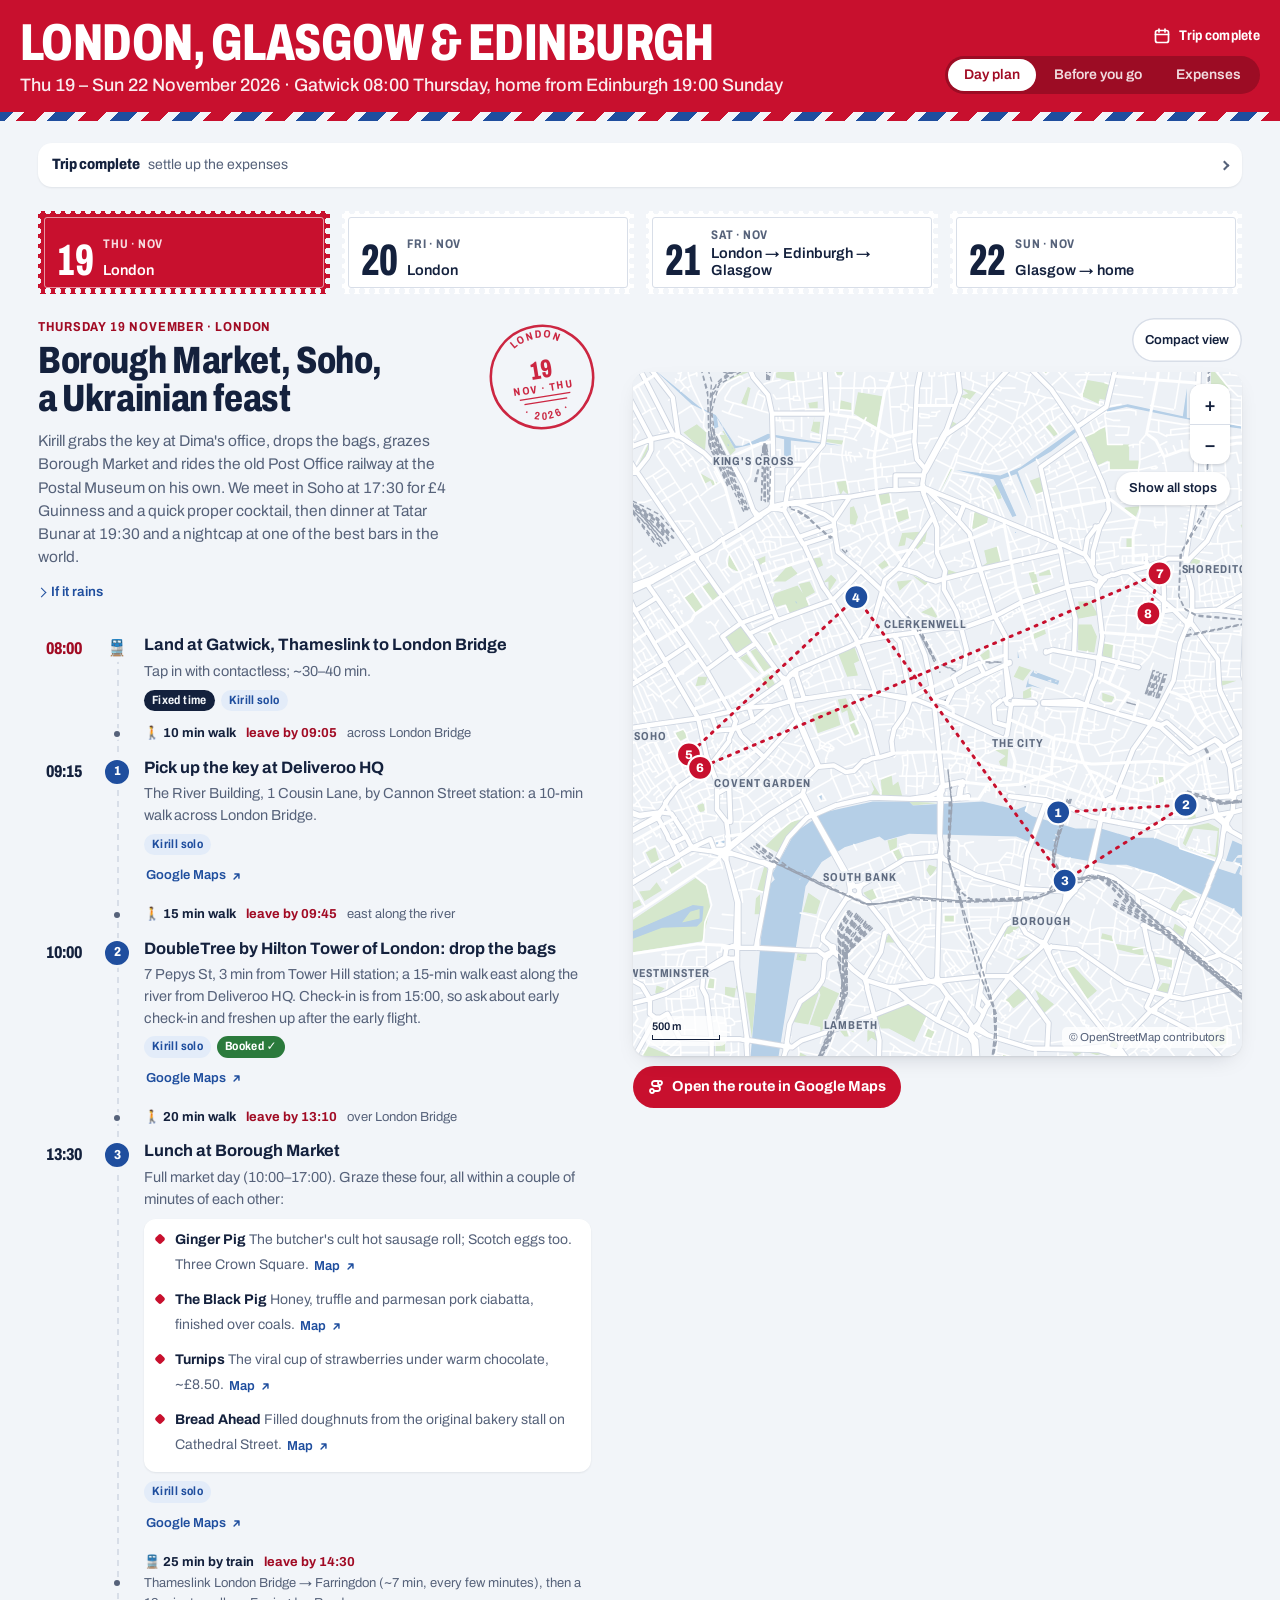
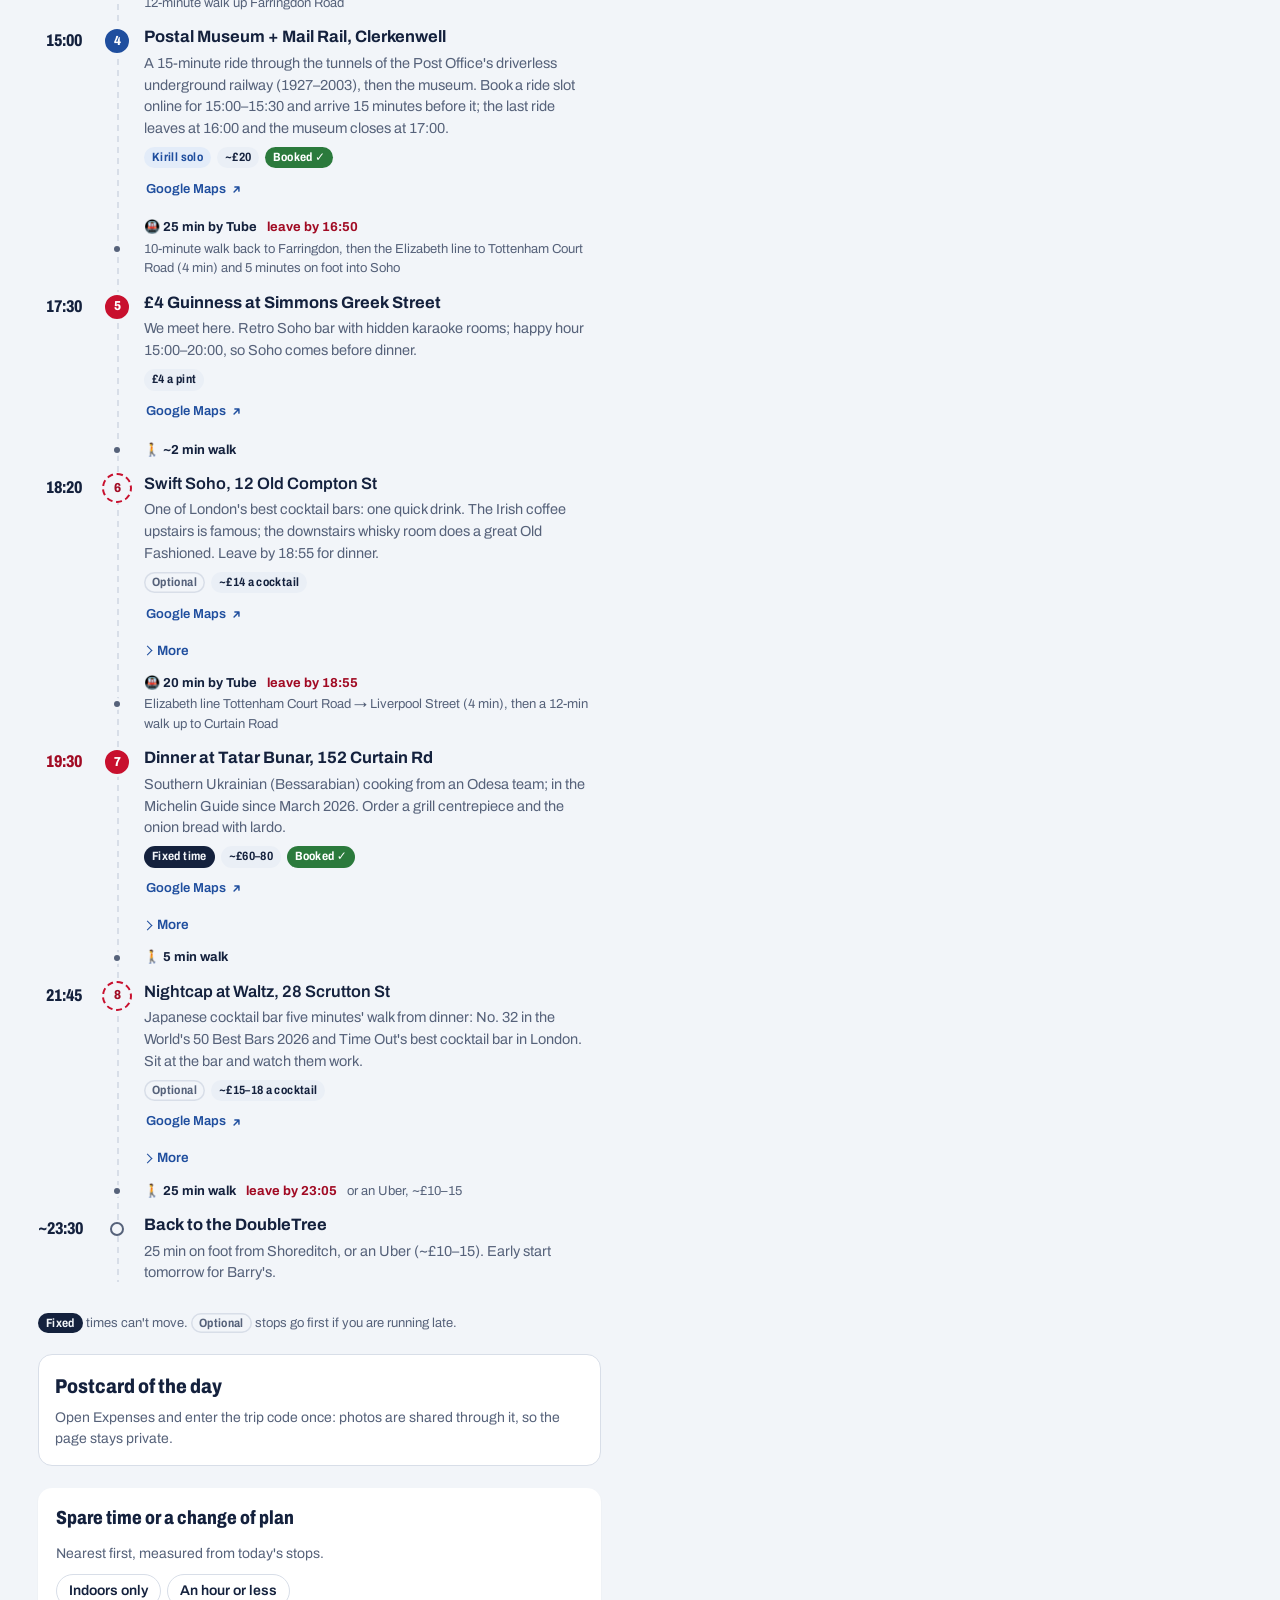
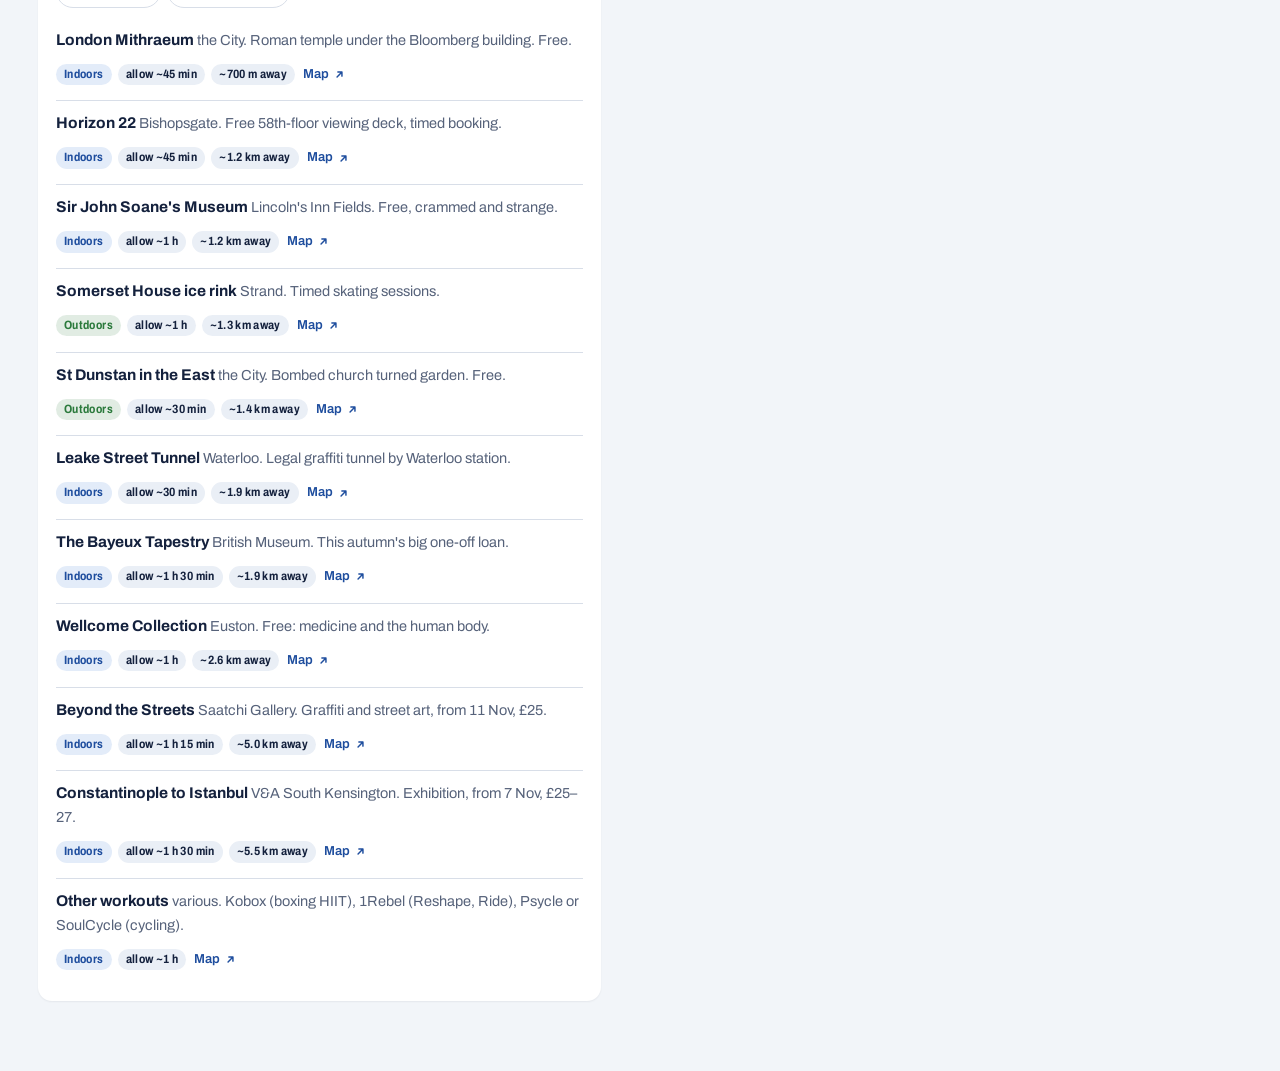
==== commit cd592a5b: "Postcard of the day: shared photos, collage, star/remove, save as image Co-Authored-By: Claude Opus " ====
--- a/index.html
+++ b/index.html
@@ -539,6 +539,46 @@
 .syncline{font-size:13.5px;color:var(--muted);margin:0;display:flex;gap:6px;align-items:baseline}
 .syncline::before{content:"";flex:none;width:8px;height:8px;border-radius:50%;background:var(--line);align-self:center}
 .syncline.on::before{background:var(--free)}
+
+/* ---------- postcard of the day ---------- */
+.pc{margin:18px 0 6px;padding:16px;background:var(--surface);border:1px solid var(--line);border-radius:var(--r)}
+.pc-head{display:flex;justify-content:space-between;align-items:baseline;gap:10px}
+.pc-head h3{margin:0;font-size:20px;font-weight:800;font-stretch:85%}
+.pc-head span{font-size:13px;color:var(--muted)}
+.pc .sub{margin:6px 0 0}
+.pc-card{margin-top:12px;background:#fbf8f1;border-radius:10px;padding:10px;position:relative;
+  box-shadow:0 10px 24px -14px rgba(10,20,40,.45);
+  border:6px solid transparent;border-image:repeating-linear-gradient(-45deg,var(--red) 0 12px,#fbf8f1 12px 18px,var(--blue) 18px 30px,#fbf8f1 30px 36px) 6}
+.pc-grid{display:grid;gap:4px;aspect-ratio:4/3;border-radius:6px;overflow:hidden}
+.pc-cell{padding:0;border:0;background:#ddd;cursor:pointer;min-width:0;min-height:0;overflow:hidden}
+.pc-cell img{width:100%;height:100%;object-fit:cover;display:block}
+.pc-foot{display:flex;align-items:center;justify-content:space-between;gap:10px;padding:10px 2px 2px;color:#14213d}
+.pc-foot b{display:block;font-size:17px;font-weight:800;font-stretch:85%;line-height:1.15}
+.pc-foot span{font-size:12.5px;color:#56627a}
+.pc-pm{width:64px;height:64px;flex:0 0 auto;color:#c8102e;opacity:.85;transform:rotate(-8deg)}
+.pc-strip{display:flex;gap:6px;overflow-x:auto;margin-top:10px;padding-bottom:4px}
+.pc-strip button{position:relative;flex:0 0 auto;width:58px;height:58px;padding:0;border:2px solid transparent;border-radius:8px;overflow:hidden;cursor:pointer;background:var(--soft)}
+.pc-strip button.star{border-color:var(--red)}
+.pc-strip button.out img{opacity:.55}
+.pc-strip img{width:100%;height:100%;object-fit:cover;display:block}
+.pc-strip i{position:absolute;right:3px;top:1px;color:#fff;font-style:normal;font-size:13px;text-shadow:0 1px 2px #000}
+.pc-act{display:flex;gap:10px;align-items:center;margin-top:12px;flex-wrap:wrap}
+.pc-act .btn{flex:1 1 auto}
+.pc-ask{margin-top:12px;display:flex;flex-direction:column;gap:8px;font-size:14px}
+.pc-hint{font-size:13px}
+.pv{position:fixed;inset:0;z-index:60;background:rgba(6,10,20,.94);display:flex;flex-direction:column;padding:calc(10px + env(safe-area-inset-top,0px)) 12px calc(14px + env(safe-area-inset-bottom,0px));color:#fff}
+.pv[hidden]{display:none}
+.pv-top{display:flex;justify-content:space-between;align-items:center;font-size:14px;opacity:.85}
+.pv-top .sh-x{color:#fff}
+.pv-img{flex:1;display:flex;align-items:center;justify-content:center;min-height:0;padding:8px 0}
+.pv-img img{max-width:100%;max-height:100%;object-fit:contain;border-radius:6px}
+.pv-cap b{display:block;font-size:17px}
+.pv-cap span{font-size:13.5px;opacity:.75}
+.pv-act{display:flex;gap:8px;align-items:center;margin-top:12px}
+.pv-act .btn{flex:1;white-space:nowrap;font-size:13.5px;padding-left:8px;padding-right:8px}
+.pv .chipbtn{background:rgba(255,255,255,.12);color:#fff;border-color:rgba(255,255,255,.25)}
+.pv .chipbtn:disabled{opacity:.35}
+.pv .del-ph.armed{background:var(--red);border-color:var(--red)}
 
 </style>
 </head>
@@ -1176,7 +1216,7 @@
     var part = legHtml(d,i) + stopHtml(d,s,i,autoOpen);
     h += i<pastN ? part.replace(/<li class="/g,'<li class="past ') : part;
   });
-  h += '</ol><p class="legend">'+(compact?"Tap a stop for the details. ":"")+'<span class="tag fixed">Fixed</span> times can\'t move. <span class="tag opt">Optional</span> stops go first if you are running late.</p>' + spareHtml(d);
+  h += '</ol><p class="legend">'+(compact?"Tap a stop for the details. ":"")+'<span class="tag fixed">Fixed</span> times can\'t move. <span class="tag opt">Optional</span> stops go first if you are running late.</p>' + '<section class="pc" id="pcard" hidden></section>' + spareHtml(d);
   var list = document.getElementById("list"); list.innerHTML = h; list.classList.toggle("compact", compact); list.classList.toggle("hide-past", !!pastN && !pastOpen);
   var pts = d.stops.filter(function(s){ return s.ll && !s.off; });
   var row = document.getElementById("maprow");
@@ -1186,6 +1226,7 @@
     row.innerHTML = '<a class="routebtn" href="'+url+'" target="_blank" rel="noopener">'+ICON_ROUTE+'Open the route in Google Maps</a>';
   } else row.innerHTML = "";
   drawMapToggle();
+  if(typeof refreshPostcard==="function") refreshPostcard(false);
 }
 document.getElementById("list").addEventListener("click", function(e){
   var b = e.target.closest(".pin[data-i]"); if(b){ focusStop(+b.dataset.i, true); return; }
@@ -1623,6 +1664,188 @@
 (function(){ var q=new URLSearchParams(location.search).get("code"); if(q){ M.code=q.trim().toUpperCase(); store(TRIP.key+"-code",M.code); history.replaceState(null,"",location.pathname+location.hash); } })();
 document.addEventListener("visibilitychange",function(){ if(!document.hidden && view==="money") load(); });
 
+/* ---------- photos: a postcard for each day, shared through the trip code ----------
+   Photos are shrunk on the phone (1600 px JPEG + 480 px thumb) and stored in uktrip.photos via RPC.
+   The collage picks up to 6: the starred one is the big one, the rest spread across the day. */
+var P = {who: store(TRIP.key+"-me"), cache:{}, at:{}, busy:"", ask:false, err:""};
+var PC_AREAS = {1:["a"], 2:["a b"], 3:["a b","a c"], 4:["a a b","a a c","a a d"], 5:["a a b","a a c","d e e"], 6:["a a b","a a c","d e f"]};
+function pcPick(list){
+  if(!list.length) return [];
+  var main = list.filter(function(p){return p.star;})[0] || list[0], rest = list.filter(function(p){return p!==main;});
+  var k = Math.min(5, rest.length), out = [];
+  for(var i=0;i<k;i++) out.push(rest[Math.floor(i*rest.length/k)]);
+  return [main].concat(out);
+}
+function tzParts(date){
+  var p={}; new Intl.DateTimeFormat("en-GB",{timeZone:TRIP.tz,year:"numeric",month:"2-digit",day:"2-digit",hour:"2-digit",minute:"2-digit",second:"2-digit",hour12:false}).formatToParts(date).forEach(function(x){ p[x.type]=x.value; });
+  return p;
+}
+/* EXIF "2026:11:20 17:42:10" is local wall time: read it as the trip's time zone */
+function exifToDate(s){
+  var m=/^(\d{4}):(\d{2}):(\d{2}) (\d{2}):(\d{2}):(\d{2})/.exec(s||""); if(!m) return null;
+  var guess = Date.UTC(+m[1],m[2]-1,+m[3],+m[4],+m[5],+m[6]), p=tzParts(new Date(guess));
+  var shown = Date.UTC(+p.year,p.month-1,+p.day,(+p.hour)%24,+p.minute,+p.second);
+  return new Date(guess - (shown-guess));
+}
+function exifDate(buf){
+  try{
+    var v=new DataView(buf); if(v.getUint16(0)!==0xFFD8) return null;
+    var o=2;
+    while(o<v.byteLength-4){
+      var mk=v.getUint16(o), len=v.getUint16(o+2);
+      if(mk===0xFFE1 && v.getUint32(o+4)===0x45786966){
+        var t=o+10, le=v.getUint16(t)===0x4949, g16=function(x){return v.getUint16(x,le);}, g32=function(x){return v.getUint32(x,le);};
+        var str=function(off,n){ var s=""; for(var i=0;i<n-1;i++) s+=String.fromCharCode(v.getUint8(t+off+i)); return s; };
+        var ifd=function(off,want){ var n=g16(t+off); for(var i=0;i<n;i++){ var e=t+off+2+i*12; if(want[g16(e)]) want[g16(e)](e); } };
+        var found=null, exifOff=null;
+        ifd(g32(t+4), {0x8769:function(e){ exifOff=g32(e+8); }, 0x0132:function(e){ found=found||str(g32(e+8),20); }});
+        if(exifOff) ifd(exifOff, {0x9003:function(e){ found=str(g32(e+8),20); }});
+        return found;
+      }
+      if((mk&0xFF00)!==0xFF00) break; o+=2+len;
+    }
+  }catch(e){}
+  return null;
+}
+function shrink(img, max, q){
+  var s=Math.min(1, max/Math.max(img.naturalWidth,img.naturalHeight)), c=document.createElement("canvas");
+  c.width=Math.round(img.naturalWidth*s); c.height=Math.round(img.naturalHeight*s);
+  c.getContext("2d").drawImage(img,0,0,c.width,c.height);
+  return c.toDataURL("image/jpeg", q);
+}
+function loadImg(src){ return new Promise(function(ok,no){ var i=new Image(); i.onload=function(){ok(i);}; i.onerror=function(){no(new Error("Couldn't read that photo"));}; i.src=src; }); }
+function prepPhoto(file){
+  return file.slice(0,262144).arrayBuffer().then(function(buf){
+    var taken = exifToDate(exifDate(buf)), url=URL.createObjectURL(file);
+    return loadImg(url).then(function(img){
+      var full=shrink(img,1600,0.82); if(full.length>880000) full=shrink(img,1280,0.72);
+      var r={taken:taken, w:img.naturalWidth, h:img.naturalHeight, thumb:shrink(img,480,0.72), full:full}; URL.revokeObjectURL(url); return r;
+    });
+  });
+}
+function photoDay(taken, fallback){
+  if(!taken) return fallback; var p=tzParts(taken), iso=p.year+"-"+p.month+"-"+p.day;
+  return DAYS.some(function(d){return d.iso===iso;}) ? iso : fallback;
+}
+function photoStop(p){
+  if(!p.taken) return null; var t=tzParts(new Date(p.taken)), iso=t.year+"-"+t.month+"-"+t.day, d=DAYS.find(function(x){return x.iso===iso;}); if(!d) return null;
+  var min=((+t.hour)%24)*60+(+t.minute), best=null;
+  d.stops.forEach(function(s){ var m=tmin(s.t); if(m!=null && m<=min+10) best=s; });
+  return {time:t.hour+":"+t.minute, stop:best};
+}
+function loadPhotos(iso, force){
+  if(!M.code) return Promise.resolve();
+  if(!force && P.cache[iso] && Date.now()-(P.at[iso]||0)<60000) return Promise.resolve();
+  return rpc("uktrip_photo_list",{p_code:M.code,p_day:iso}).then(function(j){ P.cache[iso]=j||[]; P.at[iso]=Date.now(); }).catch(function(e){ if(!P.cache[iso]) P.err="Couldn't load photos: "+e.message; });
+}
+function pcGrid(sel, big){
+  var n=sel.length, areas=PC_AREAS[n], letters="abcdef";
+  return '<div class="pc-grid" style="grid-template-areas:'+areas.map(function(r){return "'"+r+"'";}).join(" ")+';grid-template-columns:repeat('+areas[0].split(" ").length+',1fr);grid-template-rows:repeat('+areas.length+',1fr)">'+
+    sel.map(function(p,i){ return '<button type="button" class="pc-cell" style="grid-area:'+letters[i]+'" data-ph="'+p.id+'" aria-label="Photo '+(i+1)+'"><img src="'+p.thumb+'" alt="" loading="lazy"></button>'; }).join("")+'</div>';
+}
+function drawPostcard(){
+  var el=document.getElementById("pcard"); if(!el) return;
+  var d=DAYS[cur], n=nowTrip();
+  if(d.iso>n.iso){ el.innerHTML=""; el.hidden=true; return; }
+  el.hidden=false;
+  var list=P.cache[d.iso]||[], sel=pcPick(list), names=M.names||TRIP.people;
+  var h='<div class="pc-head"><h3>Postcard of the day</h3>'+(list.length?'<span>'+list.length+' photo'+(list.length===1?'':'s')+'</span>':'')+'</div>';
+  if(!M.code){ el.innerHTML=h+'<p class="sub">Open Expenses and enter the trip code once: photos are shared through it, so the page stays private.</p>'; return; }
+  if(list.length){
+    h+='<div class="pc-card">'+pcGrid(sel)+'<div class="pc-foot"><div><b>'+esc(d.title)+'</b><span>'+esc(d.date)+' · '+esc(names.join(" & "))+'</span></div>'+postmark(d).replace('class="postmark thump"','class="postmark pc-pm"')+'</div></div>';
+    if(list.length>sel.length || list.length>1) h+='<div class="pc-strip">'+list.map(function(p){ return '<button type="button" data-ph="'+p.id+'" class="'+(p.star?"star":"")+(sel.indexOf(p)>=0?"":" out")+'"><img src="'+p.thumb+'" alt="" loading="lazy">'+(p.star?'<i>★</i>':'')+'</button>'; }).join("")+'</div>';
+  } else {
+    h+='<p class="sub">'+(d.iso===n.iso?'Add your photos from today as you go; ':'Add your photos from this day; ')+'both phones add to the same postcard, and each photo lands on the stop it was taken at.</p>';
+  }
+  if(P.ask) h+='<div class="pc-ask"><span>Who\'s adding photos on this phone?</span><div class="pick"><button type="button" data-me="0">'+esc(names[0])+'</button><button type="button" data-me="1">'+esc(names[1])+'</button></div></div>';
+  h+='<div class="pc-act"><button type="button" class="btn" data-addph'+(P.busy?' disabled':'')+'>'+(P.busy?esc(P.busy):'Add photos')+'</button>'+(list.length?'<button type="button" class="chipbtn" data-savepc>Save postcard</button>':'')+'</div>'+
+    (P.err?'<p class="err">'+esc(P.err)+'</p>':'')+(list.length>1?'<p class="sub pc-hint">Tap a photo to make it the big one or remove it.</p>':'');
+  el.innerHTML=h;
+}
+function refreshPostcard(force){ var iso=DAYS[cur].iso; if(iso>nowTrip().iso) { drawPostcard(); return; } loadPhotos(iso,force).then(drawPostcard); drawPostcard(); }
+var phInput=document.createElement("input"); phInput.type="file"; phInput.accept="image/*"; phInput.multiple=true; phInput.hidden=true; document.body.appendChild(phInput);
+phInput.addEventListener("change",function(){
+  var files=[].slice.call(phInput.files||[]).slice(0,12); phInput.value=""; if(!files.length) return;
+  var day=DAYS[cur].iso, done=0, touched={}; touched[day]=1; P.err="";
+  var step=function(i){
+    if(i>=files.length) return Promise.resolve();
+    P.busy="Adding "+(i+1)+" of "+files.length+"…"; drawPostcard();
+    return prepPhoto(files[i]).then(function(r){
+      var dd=photoDay(r.taken, day); touched[dd]=1;
+      return rpc("uktrip_photo_add",{p_code:M.code,p_day:dd,p_by:+P.who,p_taken:r.taken?r.taken.toISOString():null,p_w:r.w,p_h:r.h,p_thumb:r.thumb,p_full:r.full}).then(function(){ done++; });
+    }).catch(function(e){ P.err="One photo didn't upload: "+e.message; }).then(function(){ return step(i+1); });
+  };
+  step(0).then(function(){
+    P.busy=""; var other=Object.keys(touched).filter(function(x){return x!==day;});
+    if(other.length) toast("Some photos were taken on "+other.map(function(x){return DAYS.find(function(d){return d.iso===x;}).tab;}).join(", ")+" and went to that postcard.");
+    return Promise.all(Object.keys(touched).map(function(x){ return loadPhotos(x,true); }));
+  }).then(drawPostcard);
+});
+/* the viewer: full photo, where and when, star or remove */
+var pvEl=document.createElement("div"); pvEl.className="pv"; pvEl.hidden=true; pvEl.setAttribute("role","dialog"); pvEl.setAttribute("aria-modal","true"); document.body.appendChild(pvEl);
+var PV={id:null, full:{}};
+function pvList(){ return P.cache[DAYS[cur].iso]||[]; }
+function drawPv(){
+  var list=pvList(), i=list.findIndex(function(p){return p.id===PV.id;}), p=list[i]; if(!p){ closePv(); return; }
+  var w=photoStop(p), names=M.names||TRIP.people;
+  pvEl.innerHTML='<div class="pv-top"><span>'+(i+1)+' of '+list.length+'</span><button type="button" class="sh-x" data-pvx aria-label="Close">✕</button></div>'+
+    '<div class="pv-img"><img src="'+(PV.full[p.id]||p.thumb)+'" alt=""></div>'+
+    '<div class="pv-cap"><b>'+(w&&w.stop?esc(w.stop.n):'Photo')+'</b><span>'+(w?'Taken '+w.time+' · ':'')+'added by '+esc(names[p.by]||"")+'</span></div>'+
+    '<div class="pv-act"><button type="button" class="chipbtn" data-pvn="-1"'+(i===0?' disabled':'')+'>←</button>'+
+    '<button type="button" class="btn'+(p.star?' ghost':'')+'" data-pvstar>'+(p.star?'★ Big photo (tap to unset)':'☆ Make it the big photo')+'</button>'+
+    '<button type="button" class="chipbtn del-ph" data-pvdel>Remove</button>'+
+    '<button type="button" class="chipbtn" data-pvn="1"'+(i===list.length-1?' disabled':'')+'>→</button></div>';
+  if(!PV.full[p.id]) rpc("uktrip_photo_get",{p_code:M.code,p_id:p.id}).then(function(src){ if(src){ PV.full[p.id]=src; if(PV.id===p.id){ var im=pvEl.querySelector(".pv-img img"); if(im) im.src=src; } } }).catch(function(){});
+}
+function openPv(id){ PV.id=id; pvEl.hidden=false; document.documentElement.classList.add("sheet-open"); drawPv(); }
+function closePv(){ pvEl.hidden=true; PV.id=null; document.documentElement.classList.remove("sheet-open"); }
+pvEl.addEventListener("click",function(e){
+  var b=e.target.closest("[data-pvx]"); if(b||e.target===pvEl){ closePv(); return; }
+  b=e.target.closest("[data-pvn]"); if(b){ var l=pvList(), i=l.findIndex(function(p){return p.id===PV.id;})+(+b.dataset.pvn); if(l[i]){ PV.id=l[i].id; drawPv(); } return; }
+  b=e.target.closest("[data-pvstar]"); if(b){ var p=pvList().find(function(x){return x.id===PV.id;}), on=!p.star; b.disabled=true;
+    rpc("uktrip_photo_star",{p_code:M.code,p_id:p.id,p_star:on}).then(function(){ pvList().forEach(function(x){ if(on) x.star=false; }); p.star=on; drawPv(); drawPostcard(); }).catch(function(er){ toast(er.message); b.disabled=false; }); return; }
+  b=e.target.closest("[data-pvdel]"); if(b){
+    if(!b.classList.contains("armed")){ b.classList.add("armed"); b.textContent="Tap again to remove"; return; }
+    var id=PV.id, l=pvList(), i=l.findIndex(function(p){return p.id===id;});
+    rpc("uktrip_photo_delete",{p_code:M.code,p_id:id}).then(function(){ l.splice(i,1); drawPostcard(); if(l.length){ PV.id=(l[i]||l[i-1]).id; drawPv(); } else closePv(); }).catch(function(er){ toast(er.message); });
+  }
+});
+document.addEventListener("keydown",function(e){ if(!pvEl.hidden && e.key==="Escape") closePv(); });
+/* save the postcard as one image (share sheet on phones, download elsewhere) */
+function savePostcard(btn){
+  var d=DAYS[cur], sel=pcPick(pvList()), names=M.names||TRIP.people; if(!sel.length) return;
+  btn.disabled=true; btn.textContent="Making the postcard…";
+  Promise.all(sel.map(function(p){ return (PV.full[p.id]?Promise.resolve(PV.full[p.id]):rpc("uktrip_photo_get",{p_code:M.code,p_id:p.id}).then(function(s){ PV.full[p.id]=s; return s; })).then(loadImg); })).then(function(imgs){
+    var W=1800, pad=60, gap=12, GH=1260, FH=270, H=pad+GH+FH+pad, c=document.createElement("canvas"), x=c.getContext("2d"); c.width=W; c.height=H;
+    x.fillStyle="#fbf8f1"; x.fillRect(0,0,W,H);
+    for(var s=-H; s<W+H; s+=90){ x.fillStyle=(Math.floor((s+H)/90)%2)?"#1f4e9e":"#c8102e"; x.beginPath(); x.moveTo(s,0); x.lineTo(s+45,0); x.lineTo(s+45-24,24); x.lineTo(s-24,24); x.fill(); x.beginPath(); x.moveTo(s,H-24); x.lineTo(s+45,H-24); x.lineTo(s+45-24,H); x.lineTo(s-24,H); x.fill(); }
+    var areas=PC_AREAS[sel.length], rows=areas.length, cols=areas[0].split(" ").length, cw=(W-2*pad-(cols-1)*gap)/cols, ch=(GH-(rows-1)*gap)/rows;
+    "abcdef".slice(0,sel.length).split("").forEach(function(L,i){
+      var r0=1e9,r1=-1,c0=1e9,c1=-1; areas.forEach(function(r,ri){ r.split(" ").forEach(function(a,ci){ if(a===L){ r0=Math.min(r0,ri); r1=Math.max(r1,ri); c0=Math.min(c0,ci); c1=Math.max(c1,ci); } }); });
+      var bx=pad+c0*(cw+gap), by=pad+r0*(ch+gap), bw=(c1-c0+1)*cw+(c1-c0)*gap, bh=(r1-r0+1)*ch+(r1-r0)*gap, im=imgs[i];
+      var sc=Math.max(bw/im.naturalWidth, bh/im.naturalHeight), sw=bw/sc, shh=bh/sc;
+      x.drawImage(im,(im.naturalWidth-sw)/2,(im.naturalHeight-shh)/2,sw,shh,bx,by,bw,bh);
+    });
+    var fy=pad+GH+40, font="Archivo, system-ui, sans-serif";
+    x.fillStyle="#14213d"; x.font="800 64px "+font; x.fillText(d.title, pad, fy+60, W-2*pad-300);
+    x.fillStyle="#56627a"; x.font="500 38px "+font; x.fillText(d.date+" · "+d.place+" · "+names.join(" & "), pad, fy+120, W-2*pad-300);
+    var cx=W-pad-120, cy=fy+90; x.strokeStyle="#c8102e"; x.lineWidth=5; x.beginPath(); x.arc(cx,cy,110,0,2*Math.PI); x.stroke();
+    x.fillStyle="#c8102e"; x.textAlign="center"; x.font="800 72px "+font; x.fillText(d.date.match(/\d+/)[0], cx, cy+10); x.font="700 26px "+font; x.fillText("NOV · "+d.tab.split(" ")[0].toUpperCase(), cx, cy+50); x.font="700 24px "+font; x.fillText(String(d.city).toUpperCase(), cx, cy-52); x.textAlign="left";
+    return new Promise(function(ok){ c.toBlob(ok,"image/jpeg",0.9); });
+  }).then(function(blob){
+    var name="postcard-"+d.iso+".jpg", f=new File([blob],name,{type:"image/jpeg"});
+    if(navigator.canShare && navigator.canShare({files:[f]})) return navigator.share({files:[f], title:"Postcard: "+d.title}).catch(function(){});
+    var a=document.createElement("a"); a.href=URL.createObjectURL(blob); a.download=name; document.body.appendChild(a); a.click(); setTimeout(function(){ URL.revokeObjectURL(a.href); a.remove(); },2000);
+  }).catch(function(e){ toast("Couldn't make the postcard: "+e.message); }).then(function(){ btn.disabled=false; btn.textContent="Save postcard"; });
+}
+document.getElementById("list").addEventListener("click",function(e){
+  var b=e.target.closest("[data-ph]"); if(b){ openPv(+b.dataset.ph); return; }
+  b=e.target.closest("[data-me]"); if(b){ P.who=b.dataset.me; store(TRIP.key+"-me",P.who); P.ask=false; drawPostcard(); phInput.click(); return; }
+  b=e.target.closest("[data-addph]"); if(b){ if(P.who==null||P.who===""){ P.ask=true; drawPostcard(); return; } phInput.click(); return; }
+  b=e.target.closest("[data-savepc]"); if(b){ savePostcard(b); }
+});
+document.addEventListener("visibilitychange",function(){ if(!document.hidden && view==="plan") refreshPostcard(true); });
+
 /* ---------- live sync: ticks, picks and tickets shared through the trip code ----------
    Each change is one key: "t:<check id>" tick, "p:<pick id>" pick, "x:<ticket id>" ticket (null = removed).
    Changes queue on the phone and go up one by one, so nothing is lost without signal.
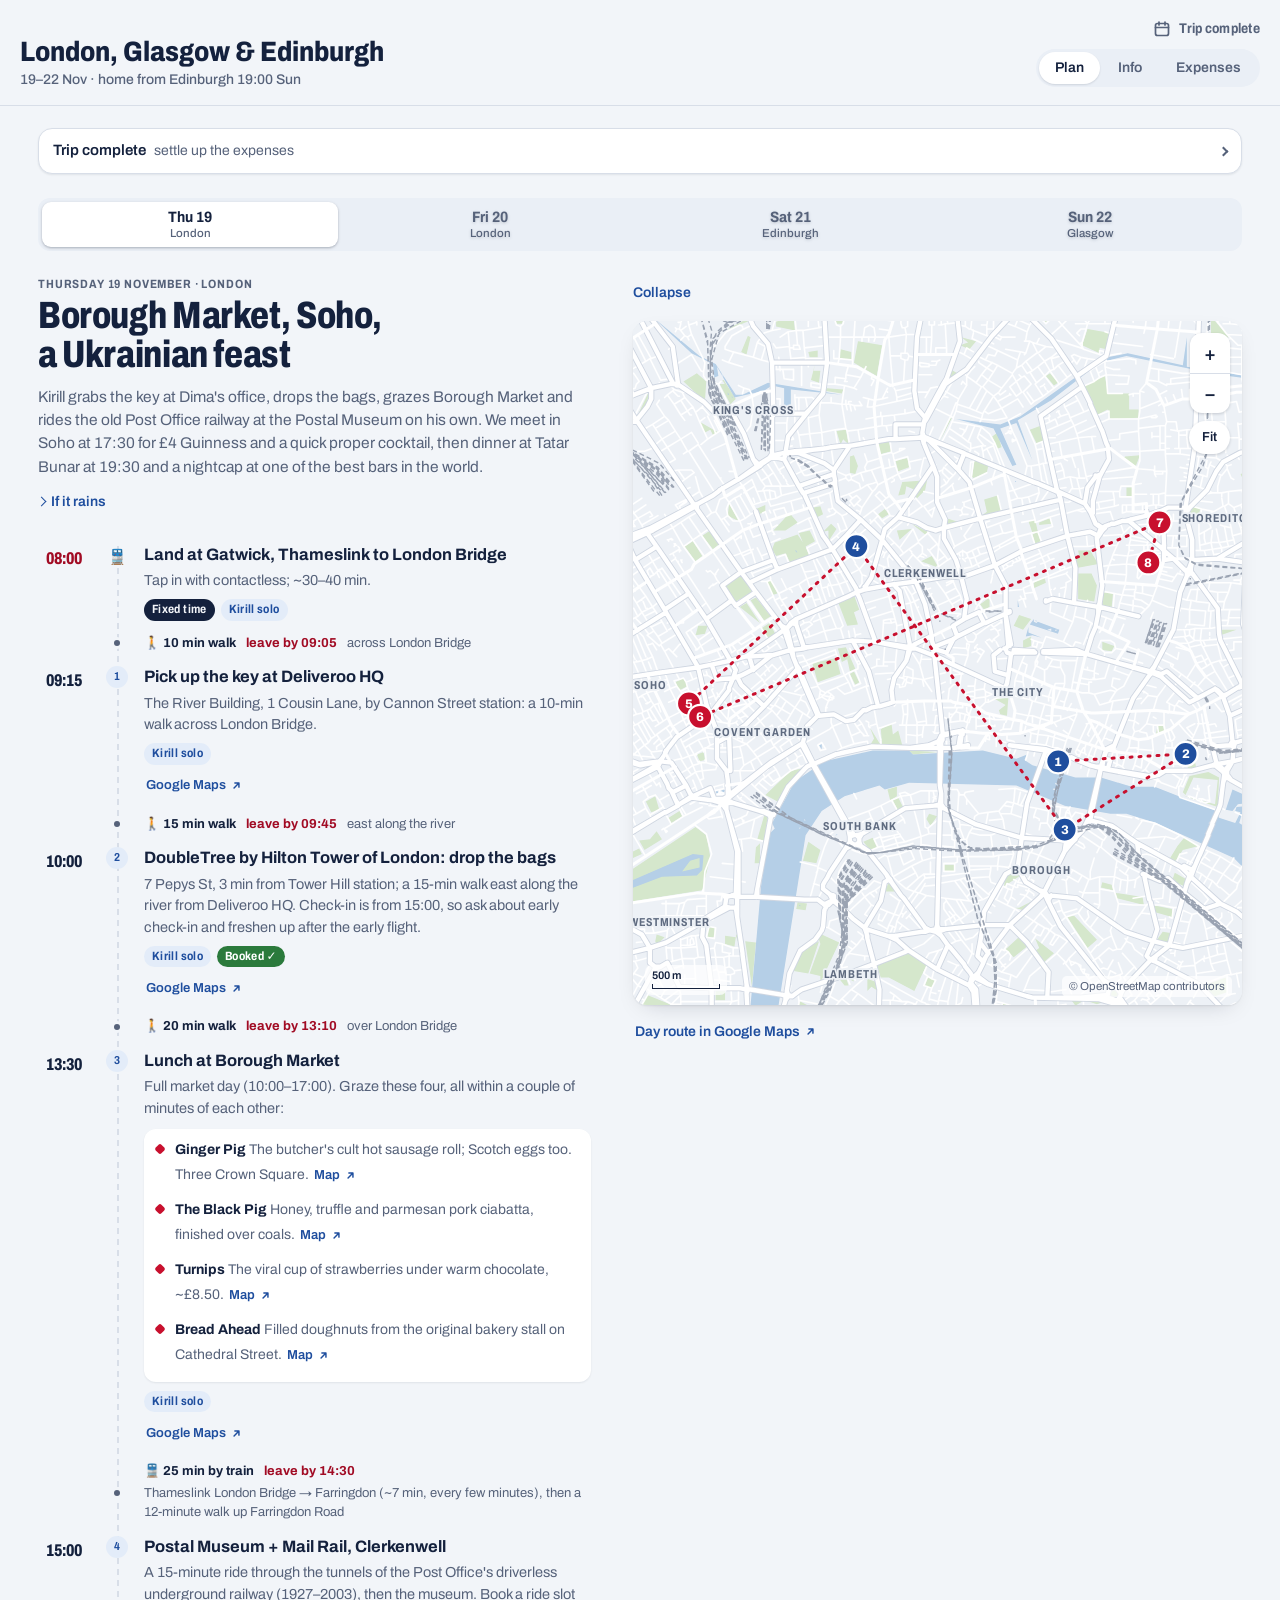
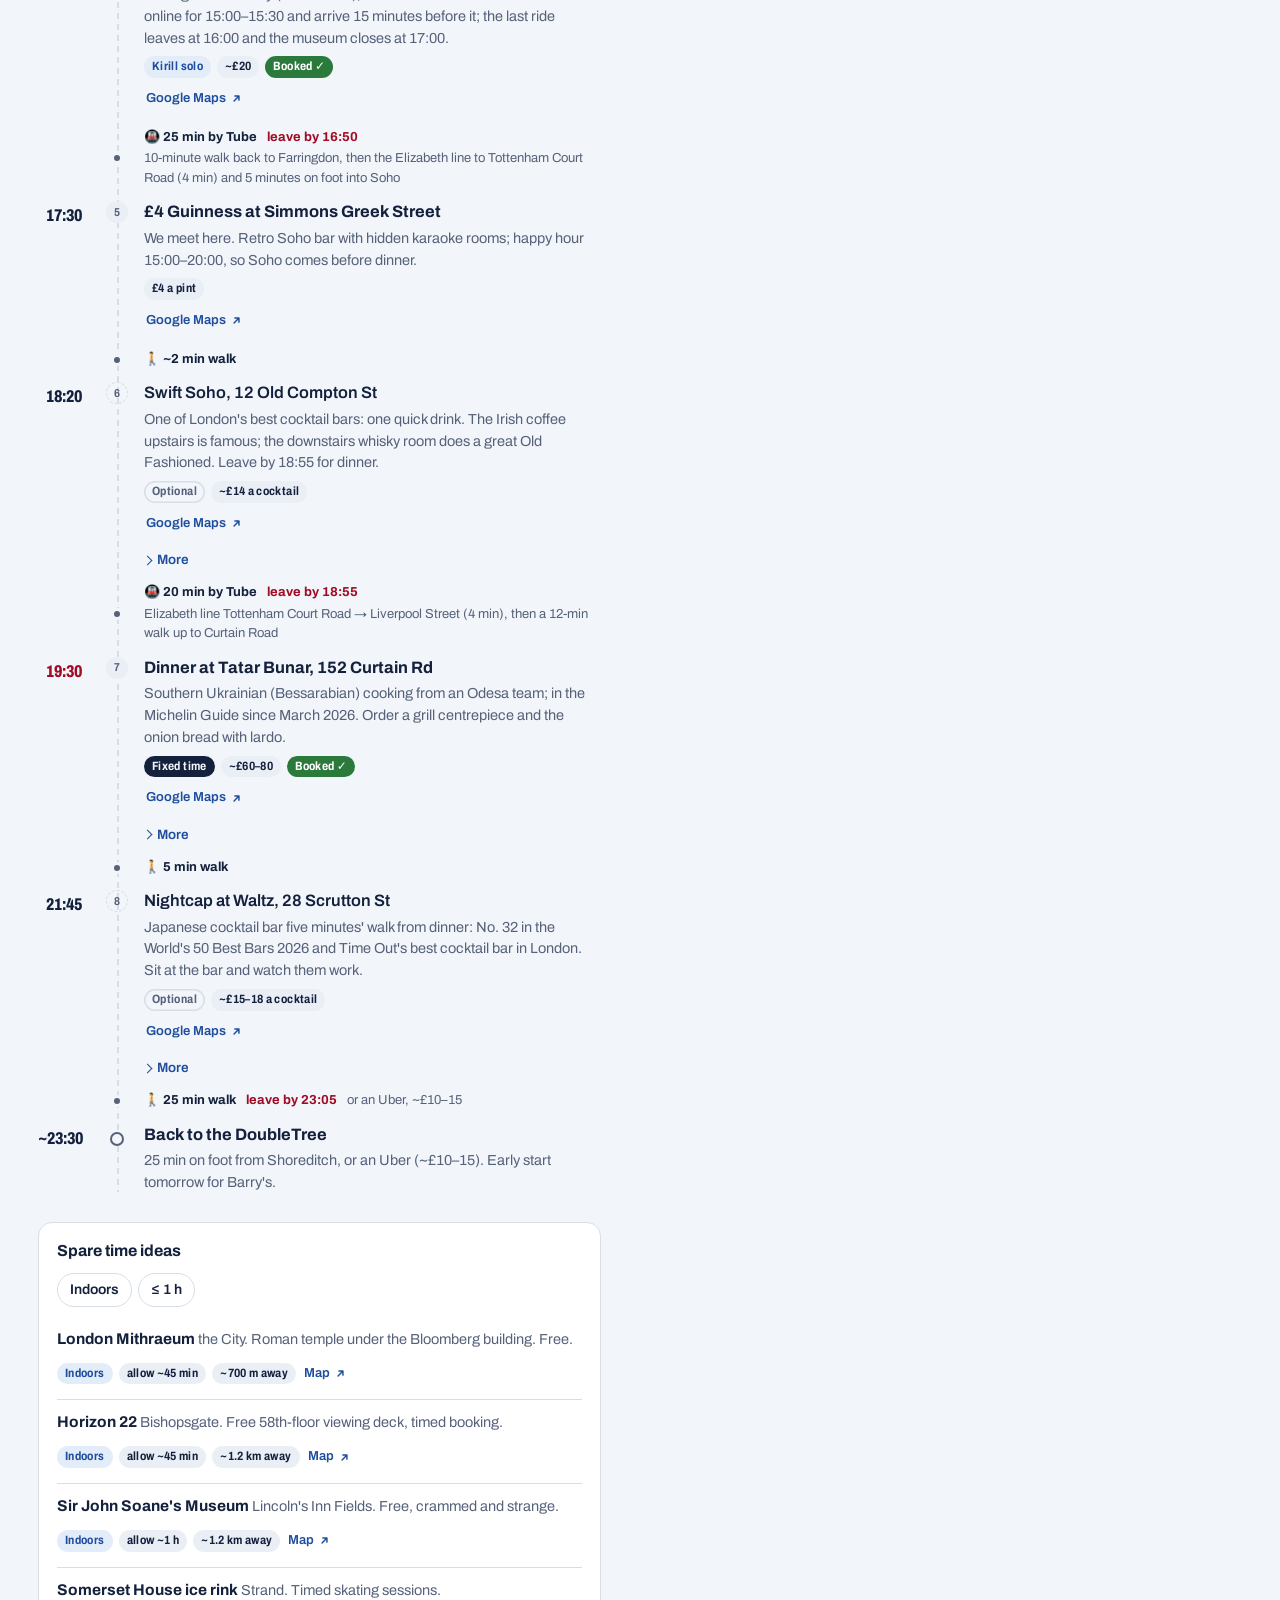
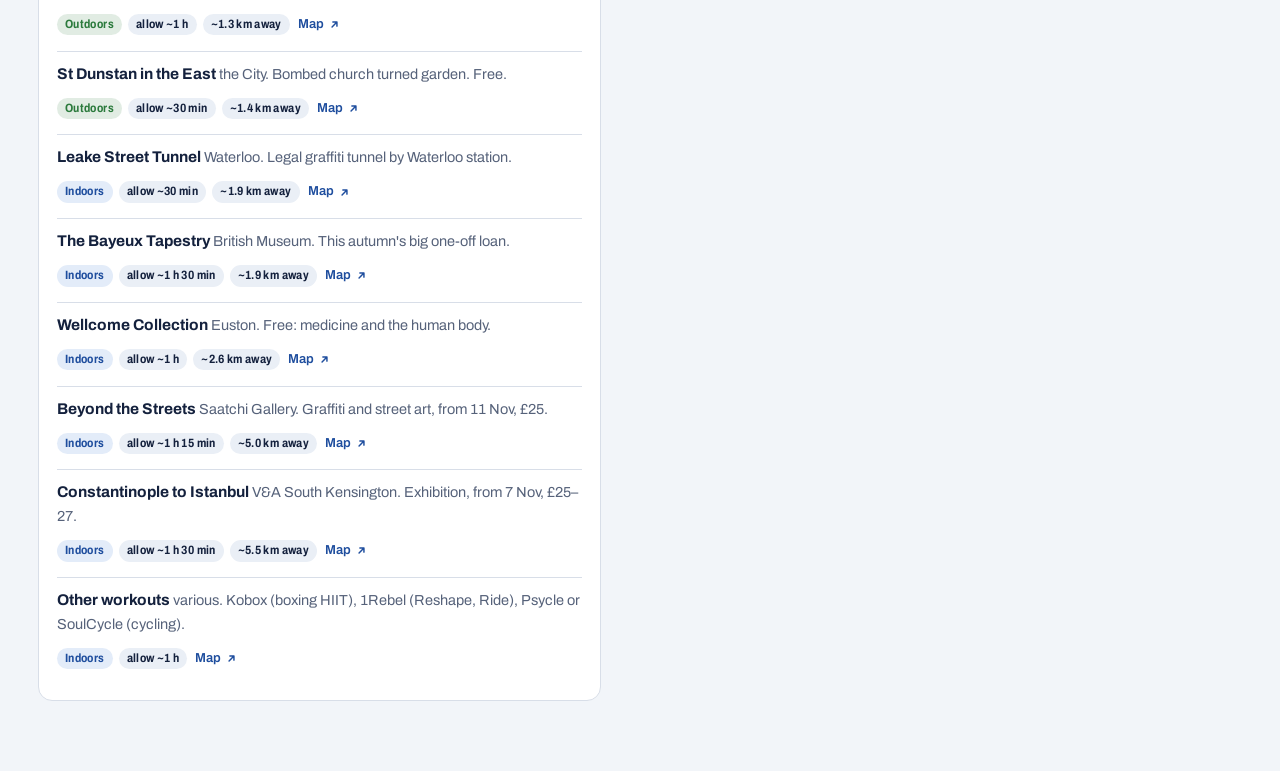
==== commit 94746464: "Minimal UI: compact Now card, plain day tabs, no badges or instruction copy, collapsible Info tab - " ====
--- a/index.html
+++ b/index.html
@@ -3,7 +3,7 @@
 <head>
 <meta charset="utf-8">
 <meta name="viewport" content="width=device-width,initial-scale=1,viewport-fit=cover">
-<meta name="theme-color" content="#c8102e">
+<meta name="theme-color" content="#f2f5f9" media="(prefers-color-scheme: light)"><meta name="theme-color" content="#0c1424" media="(prefers-color-scheme: dark)">
 <link rel="manifest" href="manifest.webmanifest">
 <link rel="apple-touch-icon" href="icon-180.png">
 <meta name="apple-mobile-web-app-capable" content="yes">
@@ -580,23 +580,142 @@
 .pv .chipbtn:disabled{opacity:.35}
 .pv .del-ph.armed{background:var(--red);border-color:var(--red)}
 
+/* ================= v12: minimal. Neutral chrome, one accent, detail behind a tap ================= */
+/* masthead: quiet, no stripes */
+.mast{background:var(--paper);color:var(--ink);border-bottom:1px solid var(--line)}
+.mast h1{font-stretch:85%;font-size:clamp(20px,2.4vw,28px);text-transform:none;letter-spacing:0;line-height:1.1}
+.mast h1 span{font-size:14px;color:var(--muted);opacity:1;margin-top:4px}
+.count{color:var(--muted)}
+.nowcard::after,.bal::after{display:none}
+/* view switch: neutral segmented control */
+.seg{background:var(--soft)}
+.seg button,:root .seg button{color:var(--muted);opacity:1}
+.seg button[aria-pressed="true"],:root[data-theme="dark"] .seg button[aria-pressed="true"]{background:var(--surface);color:var(--ink);box-shadow:0 1px 2px rgba(10,20,40,.12)}
+@media (prefers-color-scheme: dark){ :root:not([data-theme="light"]) .seg button[aria-pressed="true"]{color:var(--ink)} }
+.seg button:focus-visible{outline-color:var(--red)}
+
+/* day tabs: plain segmented, all four visible */
+.stamps{display:grid;grid-template-columns:repeat(4,minmax(0,1fr));gap:4px;background:var(--soft);border-radius:12px;padding:4px}
+.stamp,.stamp:hover{--perf:none;-webkit-mask:none;mask:none;transform:none;background:transparent;color:var(--muted);border:0;border-radius:9px;padding:7px 4px;display:flex;flex-direction:column;align-items:center;gap:1px;cursor:pointer;font:inherit;flex:none;min-width:0}
+.stamp b{font-weight:700;font-stretch:90%;font-size:15px;line-height:1.1;letter-spacing:0;grid-row:auto}
+.stamp span{font-size:11.5px;font-weight:500;line-height:1.2;white-space:nowrap;overflow:hidden;text-overflow:ellipsis;max-width:100%}
+.stamp[aria-selected="true"]{background:var(--surface);color:var(--ink);box-shadow:0 1px 2px rgba(10,20,40,.12)}
+.stamp[aria-selected="true"] span{color:var(--muted)}
+.stamp:focus-visible{outline:2.5px solid var(--red);outline-offset:1px}
+
+/* now card: light, three short lines */
+.nowcard{background:var(--surface);color:var(--ink);padding:6px 6px 6px 14px;gap:0;border:1px solid var(--line);box-shadow:none}
+.nowcard .now-row{background:none;border-radius:8px;padding:7px 0;flex-direction:row;align-items:baseline;gap:10px}
+.nowcard small{flex:none;width:42px;font-size:11px;letter-spacing:.06em;opacity:1;color:var(--muted)}
+.nowcard b{font-size:15px;font-weight:600;font-stretch:100%;white-space:nowrap;overflow:hidden;text-overflow:ellipsis;min-width:0}
+.nowcard span{opacity:1}
+.now-cur b,.now-fix b{color:var(--muted);font-weight:500}
+.now-next{display:flex;align-items:center;gap:8px;border-top:1px solid var(--line);border-bottom:1px solid var(--line)}
+.now-next .now-row.next{flex-direction:column;align-items:flex-start;gap:1px;padding:9px 0;min-width:0;flex:1}
+.now-next .now-row.next small{width:auto;color:var(--red-ink)}
+.now-row.next b,.nowcard .now-row.next b{font-size:18px;font-weight:700;font-stretch:90%;max-width:100%}
+.now-next .lv{font-size:13px;color:var(--red-ink);font-weight:600}
+.now-cur:only-child,.now-next:last-child{border-bottom:0}
+.now-cur + .now-next:last-child{border-bottom:0}
+.now-go{flex:none;width:44px;height:44px;border-radius:50%;display:grid;place-items:center;color:var(--blue);background:var(--blue-soft)}
+.now-go svg{width:20px;height:20px}
+.nowcard.slim{border:1px solid var(--line);padding:0}
+@media (max-width:620px){
+  .nowcard{padding:4px 4px 4px 12px;gap:0}
+  .now-row:not(.next){padding:6px 0}
+  .now-row:not(.next) b{font-size:14.5px;font-weight:500}
+  .nowcard b{font-size:14.5px}
+  .now-row.next b,.nowcard .now-row.next b{font-size:17px}
+}
+@media (min-width:961px){ .nowcard{flex-direction:column} }
+
+/* day head + tools: text buttons, no pills */
+.daytools{justify-content:flex-start;gap:4px 16px}
+.daytools .chipbtn,.daytools .chipbtn:hover{background:none;box-shadow:none;color:var(--blue);padding:6px 0;min-height:36px;font-size:14px}
+details.rain summary{font-size:14px}
+#maprow .dir{font-size:14px}
+
+/* stops: no badges, quieter pins, now row marked by a bar */
+.pin{width:22px;height:22px;border:0;background:var(--soft);color:var(--muted);font-size:11.5px;font-weight:700}
+.stop.solo .pin{background:var(--blue-soft);color:var(--blue)}
+.stop.k-opt .pin:not(.off){background:transparent;color:var(--muted);border:1.5px dashed var(--line)}
+.stop.k-opt.solo .pin:not(.off){color:var(--blue);border-color:var(--blue)}
+.stop .pin.off.tr{background:transparent;font-size:15px}
+.ok{color:var(--free);font-weight:700;margin-left:6px;font-size:14px}
+.compact .stop.is-now,.compact .stop.is-next{background:none;box-shadow:none}
+.compact .stop.is-now::before,.compact .stop.is-next::before{content:"";position:absolute;left:-10px;top:10px;bottom:10px;width:3px;border-radius:2px;background:var(--red)}
+.compact .stop.is-next::before{background:var(--line)}
+.compact .legtx{opacity:.75}
+
+/* bottom bar on phones: flat, neutral */
+@media (max-width:620px){
+  .mast h1{font-size:17px}
+  .seg{left:0;right:0;bottom:0;border-radius:0;padding:4px 8px calc(4px + env(safe-area-inset-bottom,0px));background:color-mix(in srgb,var(--surface) 92%,transparent);-webkit-backdrop-filter:blur(12px);backdrop-filter:blur(12px);border-top:1px solid var(--line);box-shadow:none;gap:4px}
+  .seg button{padding:12px 6px;font-size:14px;border-radius:10px}
+  .seg button[aria-pressed="true"]{background:var(--soft);box-shadow:none;color:var(--ink);font-weight:700}
+  .wrap{padding-bottom:calc(80px + env(safe-area-inset-bottom,0px))}
+  .toast{bottom:calc(72px + env(safe-area-inset-bottom,0px))}
+  .stamps{margin:0;padding:4px;top:6px}
+  .stamp{flex:none;padding:6px 2px}
+}
+
+/* spare + postcard: plain cards */
+.spare{box-shadow:none;border:1px solid var(--line);margin-top:16px}
+.spare h3{font-size:16px;font-weight:700;font-stretch:100%}
+.pc{border:1px solid var(--line)}
+
+/* info tab: everything collapsible */
+.tips{gap:10px}
+.tips section{box-shadow:none;border:1px solid var(--line);padding:16px 18px;gap:8px}
+.tips h2,.mcard h2{font-size:19px;font-weight:700;font-stretch:90%}
+.bookings .checks{grid-template-columns:minmax(0,1fr)}
+.chk{padding:9px 0}
+.chk.done{font-size:14px}
+.donechk > summary,.addtix > summary{cursor:pointer;color:var(--blue);font-weight:600;font-size:14px;padding:8px 0;list-style:none}
+.donechk > summary::-webkit-details-marker,.addtix > summary::-webkit-details-marker{display:none}
+.donechk[open] > summary,.addtix[open] > summary{color:var(--muted)}
+.addtix .tixform{margin-top:4px}
+.addtix .sub{font-size:13px;color:var(--muted);margin-top:6px}
+.toolrow{display:flex;flex-wrap:wrap;align-items:center;justify-content:space-between;gap:4px 14px;border-top:1px solid var(--line);padding-top:8px}
+.toolrow .sub{font-size:13px;color:var(--muted)}
+.tix-tx .ref{font-size:17px}
+details.info{grid-column:1/-1;background:var(--surface);border:1px solid var(--line);border-radius:var(--r);padding:0 18px}
+details.info > summary{list-style:none;cursor:pointer;display:flex;align-items:baseline;gap:10px;padding:14px 0;min-height:48px}
+details.info > summary::-webkit-details-marker{display:none}
+details.info > summary h2{margin:0;font-size:16px;font-weight:700;font-stretch:100%;flex:none}
+details.info > summary span{flex:1;min-width:0;font-size:13.5px;color:var(--muted);white-space:nowrap;overflow:hidden;text-overflow:ellipsis}
+details.info > summary::after{content:"";flex:none;align-self:center;width:7px;height:7px;border-right:2px solid var(--muted);border-bottom:2px solid var(--muted);transform:rotate(45deg);transition:transform .2s}
+details.info[open] > summary::after{transform:rotate(-135deg)}
+details.info > :not(summary){margin-bottom:16px}
+details.info ul{margin:0 0 16px;padding-left:18px;display:flex;flex-direction:column;gap:6px;font-size:14.5px}
+details.info li::marker{color:var(--muted)}
+details.info td{padding:7px 8px 7px 0;border-top:1px solid var(--line);font-size:14px}
+details.info tr:first-child td{border-top:0}
+details.info h3{margin:6px 0 2px;font-size:14px}
+.tips .src{line-height:1.8}
+.foot{font-size:12px}
+#tixList .empty,.bookings .empty{text-align:left;font-size:14px;color:var(--muted);margin:2px 0;padding:0}
+details.spare{padding:10px 16px;gap:8px}
+details.spare:not([open]){gap:0}
+.dayhead .postmark{display:none}
+.dayhead .date{color:var(--muted);font-size:12px}
+
 </style>
 </head>
 <body>
 <header class="mast">
   <div class="mast-in">
-    <h1>London, Glasgow &amp; Edinburgh<span>Thu 19 – Sun 22 November 2026 · Gatwick 08:00 Thursday, home from Edinburgh 19:00 Sunday</span></h1>
+    <h1>London, Glasgow &amp; Edinburgh<span>19–22 Nov · home from Edinburgh 19:00 Sun</span></h1>
     <div class="mast-side">
       <div class="count" id="count"></div>
       <div class="seg" role="group" aria-label="View">
-        <button type="button" id="vPlan" aria-pressed="true">Day plan</button>
-        <button type="button" id="vTips" aria-pressed="false">Before you go</button>
+        <button type="button" id="vPlan" aria-pressed="true">Plan</button>
+        <button type="button" id="vTips" aria-pressed="false">Info</button>
         <button type="button" id="vMoney" aria-pressed="false">Expenses</button>
       </div>
     </div>
   </div>
 </header>
-<div class="airmail" aria-hidden="true"></div>
 
 <main class="wrap">
   <div id="planView" style="display:flex;flex-direction:column;gap:24px">
@@ -611,8 +730,8 @@
           <svg id="svg" role="img" aria-label="Street map of the day's stops"></svg>
           <div class="ctrls">
             <div class="zoom"><button type="button" id="zin" aria-label="Zoom in">+</button><button type="button" id="zout" aria-label="Zoom out">−</button></div>
-            <button class="chipbtn" id="fit" type="button">Show all stops</button>
-            <button class="chipbtn" id="mapDone" type="button" hidden>Done with the map</button>
+            <button class="chipbtn" id="fit" type="button">Fit</button>
+            <button class="chipbtn" id="mapDone" type="button" hidden>Done</button>
           </div>
           <div class="scale" id="scale"></div>
           <div class="attr">© OpenStreetMap contributors</div>
@@ -628,7 +747,7 @@
   <div id="moneyView" hidden>
     <div class="mcard lock" id="mLock">
       <h2>Shared expenses</h2>
-      <p class="sub">Log what each of us pays and see who owes whom, on both phones. Enter the trip code once; this phone remembers it.</p>
+      <p class="sub">Trip code syncs expenses, ticks and photos between phones.</p>
       <form id="mLockForm" autocomplete="off"><input class="fld" id="mCode" placeholder="Trip code" autocapitalize="characters" spellcheck="false" aria-label="Trip code"><button class="btn" type="submit">Open</button></form>
       <p class="err" id="mLockErr" hidden></p>
     </div>
@@ -661,125 +780,95 @@
   <div id="tipsView" hidden>
     <div class="tips">
       <section class="wide bookings">
-        <div class="bk-head"><h2>Bookings</h2><span class="progress" id="progress"></span></div>
-        <div class="bar" aria-hidden="true"><i id="bar"></i></div>
-        <p id="nextup"></p>
-        <p class="syncline"></p>
+        <div class="bk-head"><h2>To book</h2><span class="progress" id="progress"></span></div>
         <div class="checks" id="checklist"></div>
-        <div class="sharebox"><button type="button" class="btn" id="icsBtn">Add the fixed times to my calendar</button><span class="sub">Downloads a calendar file with every fixed time: trains, bookings and the coach to the airport.</span></div>
+        <details class="donechk"><summary id="doneSum"></summary><div class="checks" id="doneList"></div></details>
+        <div class="toolrow"><p class="syncline"></p><button type="button" class="btn ghost" id="icsBtn">Add fixed times to calendar</button></div>
       </section>
 
       <section class="wide" id="tix">
-        <div class="bk-head"><h2>Tickets and references</h2><span class="progress" id="tixCount"></span></div>
-        <p class="sub">Booking references, ticket links, coach and room numbers. <span id="tixPrivacy"></span></p>
+        <div class="bk-head"><h2>Tickets</h2><span class="progress" id="tixCount"></span></div>
         <div id="tixList"></div>
+        <details class="addtix"><summary>+ Add a ticket or reference</summary>
         <form id="tixForm" class="tixform" autocomplete="off">
-          <input class="fld" id="tixTitle" placeholder="What is it? e.g. Caledonian Sleeper" maxlength="80" list="tixNames" required aria-label="Ticket name">
+          <input class="fld" id="tixTitle" placeholder="Name, e.g. Maldron Hotel" maxlength="80" list="tixNames" required aria-label="Ticket name">
           <datalist id="tixNames"></datalist>
           <input class="fld" id="tixRef" placeholder="Reference or code" maxlength="80" aria-label="Reference or code">
-          <input class="fld" id="tixUrl" placeholder="Link to the ticket (optional)" inputmode="url" maxlength="400" aria-label="Link to the ticket">
-          <input class="fld" id="tixNote" placeholder="Note, e.g. coach and room (optional)" maxlength="160" aria-label="Note">
-          <button class="btn" type="submit">Save ticket</button>
+          <input class="fld" id="tixUrl" placeholder="Link (optional)" inputmode="url" maxlength="400" aria-label="Link to the ticket">
+          <input class="fld" id="tixNote" placeholder="Note (optional)" maxlength="160" aria-label="Note">
+          <button class="btn" type="submit">Save</button>
         </form>
-        <div class="sharebox" id="shareBox"><button type="button" class="btn" id="shareBtn">Send to the other phone</button><span class="sub" id="shareMsg">Makes a private link holding your ticks, picks and tickets. Opening it on the other phone copies them across.</span></div>
+        <p class="sub">Private: never on the public page.</p>
+        </details>
+        <div class="toolrow" id="shareBox"><button type="button" class="btn ghost" id="shareBtn">Send ticks and tickets to the other phone</button><span class="sub" id="shareMsg"></span></div>
       </section>
 
-
-      <section>
-        <h2>Getting around</h2>
-        <h3>London</h3>
+      <details class="info wide">
+        <summary><h2>Getting around</h2><span>Trains, bags, airport</span></summary>
         <ul>
-          <li>Tap in and out with a contactless card or phone on trains, Tube and buses. Daily fares cap automatically.</li>
-          <li><b>Gatwick → London Bridge:</b> Thameslink, about 30–40 min, same contactless tap.</li>
-          <li><b>London → Edinburgh:</b> the Caledonian Sleeper on Friday night was cancelled (police incident at Edinburgh Waverley) and is being refunded. Instead: the 06:30 LNER from King's Cross on Saturday, free on the cancelled sleeper ticket (backups 07:03, 07:30). No seat reservations, so board early.</li>
-          <li><b>Bags on Friday:</b> out of the DoubleTree at 12:45 and into the Kings Cross Inn (9–11 Euston Rd, opposite the station) by about 13:45. They stay there overnight.</li>
+          <li><b>Glasgow ⇄ Edinburgh:</b> ScotRail via Falkirk High, ~45–50 min, every 15 min. Sort by journey time; buy a return on the day.</li>
+          <li><b>Edinburgh bags:</b> Waverley left luggage, platform 2, 07:00–23:00, ~£12.50 a bag.</li>
+          <li><b>Glasgow Central → Queen Street:</b> 5-min walk.</li>
+          <li><b>Subway:</b> one loop; Buchanan St ⇄ Kelvinhall / Hillhead for the West End.</li>
+          <li><b>To the airport (Sun):</b> Citylink Air, Buchanan Bus Station → Edinburgh Airport, ~1 h.</li>
+          <li><b>Edinburgh centre:</b> Waverley, Old Town and New Town are 10–15 min apart on foot.</li>
+          <li><b>London:</b> contactless on Tube, trains and buses; daily cap.</li>
         </ul>
-        <h3>Glasgow</h3>
+      </details>
+
+      <details class="info wide">
+        <summary><h2>Apps</h2><span>ScotRail, Citylink, Uber, Citymapper</span></summary>
         <ul>
-          <li><b>Saturday, Glasgow ⇄ Edinburgh:</b> ScotRail Queen Street ⇄ Waverley via Falkirk High is the fast route (~45–50 min), every 15 min on Saturdays. Sort the app by journey time: other routes are much slower. Buy a return on the day.</li>
-          <li><b>Glasgow Central → Queen Street:</b> about a 5-minute walk.</li>
-          <li><b>Sunday to the airport:</b> Citylink Air runs direct from Buchanan Bus Station to Edinburgh Airport in about an hour; bags go in the hold.</li>
-          <li>Glasgow's subway is one small loop: Buchanan Street ⇄ Kelvinhall / Hillhead for the West End.</li>
+          <li><b>ScotRail</b> · Glasgow ⇄ Edinburgh return</li>
+          <li><b>Citylink</b> · Sunday coach to the airport</li>
+          <li><b>Uber</b> · all three cities</li>
+          <li><b>Citymapper</b> · London</li>
         </ul>
-        <h3>Edinburgh</h3>
-        <ul>
-          <li>The centre is walkable: Waverley, the Old Town and the New Town are 10–15 min apart.</li>
-          <li><b>Bags on Saturday:</b> into left luggage at Edinburgh Waverley (platform 2, 07:00–23:00, ~£12.50 a bag), collected about 17:40 before the train to Glasgow.</li>
-        </ul>
-      </section>
-
-      <section>
-        <h2>Apps to have</h2>
-        <div class="app"><b>Citymapper</b><span>Best for London: Tube, buses and walking in one plan.</span></div>
-                <div class="app"><b>ScotRail</b><span>Saturday's Glasgow ⇄ Edinburgh return; filter by journey time.</span></div>
-        <div class="app"><b>Citylink</b><span>Sunday's coach from Glasgow to Edinburgh Airport.</span></div>
-        <div class="app"><b>Uber</b><span>Works in all three cities; handy for Duke Street → Finnieston in Glasgow.</span></div>
-        <div class="app"><b>Barry's</b><span>Book Friday morning's class here as soon as the slot opens.</span></div>
-              </section>
-
-      <section class="wide">
-        <h2>Prices</h2>
-        <p>Per person, approximate, checked 10 Nov 2026.</p>
+      </details>
+
+      <details class="info wide">
+        <summary><h2>Prices</h2><span>Per person, checked 10 Nov</span></summary>
         <div style="overflow-x:auto">
         <table>
-          <tr><th>What</th><th>Day</th><th>Price</th></tr>
-          <tr><td>Guinness at Simmons, happy hour 15:00–20:00</td><td><a href="#thu" data-goto="thu">Thu</a></td><td class="num">£4 a pint</td></tr>
-          <tr><td>Cocktails at Swift and Waltz</td><td><a href="#thu" data-goto="thu">Thu</a></td><td class="num">£14–18 each</td></tr>
-          <tr><td>Barry's St Paul's, one class (Kirill)</td><td><a href="#fri" data-goto="fri">Fri</a></td><td class="num">~£30</td></tr>
+          <tr><td>Guinness at Simmons, 15:00–20:00</td><td><a href="#thu" data-goto="thu">Thu</a></td><td class="num">£4</td></tr>
+          <tr><td>Cocktails, Swift and Waltz</td><td><a href="#thu" data-goto="thu">Thu</a></td><td class="num">£14–18</td></tr>
+          <tr><td>Barry's St Paul's (Kirill)</td><td><a href="#fri" data-goto="fri">Fri</a></td><td class="num">~£30</td></tr>
           <tr><td>Postal Museum + Mail Rail (Kirill)</td><td><a href="#fri" data-goto="fri">Fri</a></td><td class="num">~£18–20</td></tr>
-          <tr><td>Top Secret Comedy Club, Friday late show (booked)</td><td><a href="#fri" data-goto="fri">Fri</a></td><td class="num">~£15</td></tr>
-          <tr><td>Heard Covent Garden, burger and a drink</td><td><a href="#fri" data-goto="fri">Fri</a></td><td class="num">~£25–40</td></tr>
-          <tr><td>Caledonian Sleeper (cancelled, full refund); LNER on the same ticket</td><td><a href="#sat" data-goto="sat">Sat</a></td><td class="num">£0</td></tr>
-          <tr><td>Kings Cross Inn Hotel, 1 night</td><td><a href="#fri" data-goto="fri">Fri</a></td><td class="num">tbc</td></tr>
-          <tr><td>Maldron Hotel Glasgow City, 1 night (~1,500 DKK a room)</td><td><a href="#sat" data-goto="sat">Sat</a></td><td class="num">~£85 each</td></tr>
-          <tr><td>Calton Hill, Royal Mile, Christmas market</td><td><a href="#sat" data-goto="sat">Sat</a></td><td class="num">Free</td></tr>
-          <tr><td>Glasgow Cathedral, Necropolis</td><td><a href="#sun" data-goto="sun">Sun</a></td><td class="num">Free</td></tr>
+          <tr><td>Top Secret Comedy Club</td><td><a href="#fri" data-goto="fri">Fri</a></td><td class="num">~£15</td></tr>
+          <tr><td>Heard, burger and a drink</td><td><a href="#fri" data-goto="fri">Fri</a></td><td class="num">~£25–40</td></tr>
+          <tr><td>Kings Cross Inn, 1 night</td><td><a href="#fri" data-goto="fri">Fri</a></td><td class="num">tbc</td></tr>
+          <tr><td>LNER (on the refunded sleeper ticket)</td><td><a href="#sat" data-goto="sat">Sat</a></td><td class="num">£0</td></tr>
           <tr><td>ScotRail Glasgow ⇄ Edinburgh return</td><td><a href="#sat" data-goto="sat">Sat</a></td><td class="num">~£17–20</td></tr>
           <tr><td>Edinburgh Castle, online</td><td><a href="#sat" data-goto="sat">Sat</a></td><td class="num">~£23.50</td></tr>
-          <tr><td>Johnnie Walker Journey of Flavour, 3 cocktails</td><td><a href="#sat" data-goto="sat">Sat</a></td><td class="num">£30</td></tr>
-          <tr><td>Casual dinner in Glasgow (burgers, curry or pizza)</td><td><a href="#sat" data-goto="sat">Sat</a></td><td class="num">~£15–35</td></tr>
-          <tr><td>Tennent's Wellpark Brewery tour, pint included</td><td><a href="#sun" data-goto="sun">Sun</a></td><td class="num">£17–21</td></tr>
-          <tr><td>Citylink Air to Edinburgh Airport</td><td><a href="#sun" data-goto="sun">Sun</a></td><td class="num">~£15</td></tr>
+          <tr><td>Johnnie Walker, 3 cocktails</td><td><a href="#sat" data-goto="sat">Sat</a></td><td class="num">£30</td></tr>
+          <tr><td>Calton Hill, Royal Mile, market</td><td><a href="#sat" data-goto="sat">Sat</a></td><td class="num">Free</td></tr>
+          <tr><td>Glasgow dinner</td><td><a href="#sat" data-goto="sat">Sat</a></td><td class="num">~£15–35</td></tr>
+          <tr><td>Maldron Glasgow, room split</td><td><a href="#sat" data-goto="sat">Sat</a></td><td class="num">~£85</td></tr>
+          <tr><td>Tennent's tour, pint included</td><td><a href="#sun" data-goto="sun">Sun</a></td><td class="num">£17–21</td></tr>
+          <tr><td>Cathedral, Necropolis</td><td><a href="#sun" data-goto="sun">Sun</a></td><td class="num">Free</td></tr>
+          <tr><td>Citylink Air</td><td><a href="#sun" data-goto="sun">Sun</a></td><td class="num">~£15</td></tr>
         </table>
         </div>
-      </section>
-
-      <section>
-        <h2>Rough budget</h2>
-        <p>Per person, flights excluded.</p>
-        <table>
-          <tr><th>Category</th><th>GBP</th></tr>
-          <tr><td>Transport (Gatwick, Tube, Edinburgh → Glasgow, airport coach; sleeper refunded)</td><td class="num">60–90</td></tr>
-          <tr><td>Activities (Friday game, Tennent's, Johnnie Walker, castle; Barry's and Mail Rail for Kirill)</td><td class="num">100–155</td></tr>
-          <tr><td>Food &amp; drink (Tatar Bunar, Heard, Glasgow dinner, lunches, pints, cocktails at £11–18)</td><td class="num">260–315</td></tr>
-          <tr><td>Glasgow hotel, 1 night, room split two ways</td><td class="num">~85</td></tr>
-          <tr class="total"><td>Total</td><td class="num">660–800</td></tr>
-        </table>
-      </section>
-
-      <section>
-        <h2>Good to know</h2>
+      </details>
+
+      <details class="info wide">
+        <summary><h2>Good to know</h2><span>Dark by 16:00, pubs, plugs</span></summary>
         <ul>
-          <li><b>Dark early:</b> sunset is around 16:00 in London and 15:45 in Scotland. Daylight things go first.</li>
-          <li><b>Weather:</b> late November is cold and often wet. Bring a proper jacket and shoes for the Necropolis hill and Edinburgh's wet cobbles.</li>
-          <li><b>Pubs:</b> order and pay at the bar; no table service, no tipping for drinks.</li>
-          <li><b>Restaurants:</b> a 12.5% service charge is often already on the bill in London.</li>
-          <li><b>Plugs:</b> UK type G (three flat pins).</li>
-          <li><b>Emergency:</b> 999 or 112.</li>
-          <li><b>Time:</b> UK is 1 h behind Copenhagen.</li>
+          <li>Sunset ~16:00 London, ~15:45 Scotland: daylight things first.</li>
+          <li>Cold and wet: proper jacket, grippy shoes for cobbles and the Necropolis hill.</li>
+          <li>Pubs: order at the bar, no tipping for drinks. London bills often include 12.5% service.</li>
+          <li>Plugs type G · Emergency 999 or 112 · UK is 1 h behind Copenhagen.</li>
         </ul>
-      </section>
-
-      <section class="wide">
-        <h2>If there's spare time</h2>
-        <p class="sub">Each day's plan lists these nearest first, with an indoor filter for wet weather.</p>
+      </details>
+
+      <details class="info wide">
+        <summary><h2>Spare time ideas</h2><span>All cities, indoor and out</span></summary>
         <div id="spareAll"></div>
-      </section>
-
-      <section class="wide">
-        <h2>Sources</h2>
-        <p class="src">Checked 10 Nov 2026; times and prices can change.
-          <a href="https://www.timeout.com/london/restaurants/tatar-bunar" target="_blank" rel="noopener">Tatar Bunar</a> ·
+      </details>
+
+      <details class="info wide">
+        <summary><h2>Sources</h2><span>Checked 10 Nov 2026</span></summary>
+        <p class="src"><a href="https://www.timeout.com/london/restaurants/tatar-bunar" target="_blank" rel="noopener">Tatar Bunar</a> ·
           <a href="https://thatsup.co.uk/london/gym/barrys-london-st-pauls/" target="_blank" rel="noopener">Barry's St Paul's</a> ·
           <a href="https://www.timeout.com/london/museums/british-postal-museum-and-archive" target="_blank" rel="noopener">Postal Museum</a> ·
           <a href="https://thetopsecretcomedyclub.co.uk/" target="_blank" rel="noopener">Top Secret Comedy Club</a> ·
@@ -797,9 +886,8 @@
           <a href="https://tennents.com/uk/experience/tours" target="_blank" rel="noopener">Tennent's tours</a> ·
           <a href="https://www.johnniewalker.com/en-gb/visit-us-princes-street/book-whisky-tasting/johnnie-walker-s-journey-of-flavour" target="_blank" rel="noopener">Johnnie Walker Journey of Flavour</a> ·
           <a href="https://www.edinburghtourism.org/airport-to-city-centre/" target="_blank" rel="noopener">Edinburgh airport transport</a> ·
-          
           <a href="https://londonist.com/london/art-and-photography/the-top-exhibitions-to-see-in-london-november-and-december-2026" target="_blank" rel="noopener">London exhibitions</a></p>
-      </section>
+      </details>
     </div>
   </div>
   <p class="foot" id="offline"></p>
@@ -1027,7 +1115,7 @@
   var b = document.createElement("button");
   var num = d.date.match(/\d+/)[0], wd = d.tab.split(" ")[0];
   b.type="button"; b.className="stamp"; b.setAttribute("role","tab"); b.id="tab-"+d.id;
-  b.innerHTML = '<span class="stamp-in"><b>'+num+'</b><em>'+wd+' · Nov</em><span>'+esc(d.place)+'</span></span>';
+  b.innerHTML = '<b>'+esc(d.tab)+'</b><span>'+esc(d.city.charAt(0).toUpperCase()+d.city.slice(1))+'</span>';
   b.addEventListener("click", function(){ go(d.id); });
   tabs.appendChild(b);
 });
@@ -1104,14 +1192,11 @@
 /* Compact view: one calm row per stop. Everything else lives in the detail sheet. */
 function rowHtml(d,s,i,mark){
   var k=kindOf(s), bits=[], pi = s.pick ? S.picks[s.pick] : null;
-  if(mark[i]) bits.push('<span class="s-now">'+mark[i]+'</span>');
-  if(k==="fixed") bits.push('<span class="s-fix">Fixed</span>');
-  if(k==="opt") bits.push('Optional');
   if(s.pick) bits.push((pi!=null && s.subs[pi]) ? esc(shortName(s.subs[pi][0])) : '<span class="s-do">Pick one</span>');
-  if(stopBooked(s)) bits.push('<span class="s-ok">Booked ✓</span>');
-  else if(s.chk||s.book) bits.push('<span class="s-do">To book</span>');
+  if(!stopBooked(s) && (s.chk||s.book)) bits.push('<span class="s-do">To book</span>');
+  var ok = stopBooked(s) ? '<span class="ok" title="Booked" aria-label="Booked">✓</span>' : '';
   return '<li class="stop row k-'+k+(s.who?" solo":"")+(mark[i]?" is-"+mark[i].toLowerCase():"")+'" id="s-'+i+'"><span class="t">'+esc(s.t)+'</span>'+pinHtml(s,i)+
-    '<div class="what"><button type="button" class="hd" data-open="'+i+'" aria-haspopup="dialog"><span class="hd-tx"><strong>'+esc(s.n)+'</strong>'+
+    '<div class="what"><button type="button" class="hd" data-open="'+i+'" aria-haspopup="dialog"><span class="hd-tx"><strong>'+esc(s.n)+ok+'</strong>'+
     (bits.length?'<span class="sl">'+bits.join(" · ")+'</span>':'')+'</span><i class="chev" aria-hidden="true"></i></button></div></li>';
 }
 function stopHtml(d,s,i,mark){
@@ -1189,11 +1274,11 @@
     .map(function(x){ return {x:x, km:(ref&&x[6])?distKm(ref.ll,x[6]):null}; })
     .sort(function(a,b){ return (a.km==null?1e9:a.km)-(b.km==null?1e9:b.km); });
   var body = 
-    '<p class="sub">Nearest first'+(ref&&ref.name?', measured from '+esc(ref.name):ref?", measured from today's stops":"")+'.</p>'+
-    '<div class="pick"><button type="button" data-sf="indoor" aria-pressed="'+spareF.indoor+'">Indoors only</button><button type="button" data-sf="quick" aria-pressed="'+spareF.quick+'">An hour or less</button></div>'+
+    
+    '<div class="pick"><button type="button" data-sf="indoor" aria-pressed="'+spareF.indoor+'">Indoors</button><button type="button" data-sf="quick" aria-pressed="'+spareF.quick+'">≤ 1 h</button></div>'+
     (items.length?'<ul class="sparelist">'+items.map(function(o){ return spareItem(o.x,o.km); }).join("")+'</ul>':'<p class="empty">Nothing matches those filters.</p>');
-  return compact ? '<details class="spare"'+(spareOpen?" open":"")+'><summary><h3>Spare time or a change of plan</h3></summary>'+body+'</details>'
-                 : '<section class="spare"><h3>Spare time or a change of plan</h3>'+body+'</section>';
+  return compact ? '<details class="spare"'+(spareOpen?" open":"")+'><summary><h3>Spare time ideas</h3></summary>'+body+'</details>'
+                 : '<section class="spare"><h3>Spare time ideas</h3>'+body+'</section>';
 }
 
 /* ---------- the day ---------- */
@@ -1202,13 +1287,13 @@
   if(d.iso===n.iso){ var f=findNow(); if(f){ if(f.curI>=0) autoOpen[f.curI]="Now"; if(f.nextI>=0) autoOpen[f.nextI]="Next"; } }
   document.getElementById("dayhead").innerHTML = '<div><div class="date">'+d.date+' · '+esc(d.place)+'</div><h2>'+esc(d.title)+'</h2>'+
     '<p class="intro" id="intro">'+esc(d.intro)+'</p>'+
-    '<details class="more rain"><summary><span class="wide-only">If it rains</span><span class="phone-only">About the day and the rain plan</span></summary><div class="txt"><p class="phone-only">'+esc(d.intro)+'</p>'+
+    '<details class="more rain"><summary><span class="wide-only">If it rains</span><span class="phone-only">Notes · if it rains</span></summary><div class="txt"><p class="phone-only">'+esc(d.intro)+'</p>'+
     (d.rain||[]).map(function(r,ri){ return '<p>'+(ri===0?'<b>If it rains:</b> ':'')+esc(r)+'</p>'; }).join("")+'</div></details>'+
     '</div>'+postmark(d);
   var k = 0;
   d.stops.forEach(function(s){ s._n = (!s.off && s.ll) ? ++k : null; });
   var h = '<ol class="stops">', cb = document.getElementById("cmpBtn");
-  cb.textContent = compact ? "Show all details" : "Compact view";
+  cb.textContent = compact ? "Expand" : "Collapse";
   /* on the day itself, stops that are over fold away so the list starts at "now" */
   var pastN = 0; if(compact && d.iso===n.iso){ var fn=findNow(); if(fn && fn.curI>0) pastN = fn.curI; }
   if(pastN) h += '<li class="pastbar"><button type="button" data-past>'+(pastOpen?"Hide":"Show")+' '+pastN+' earlier '+(pastN===1?"stop":"stops")+'</button></li>';
@@ -1216,14 +1301,14 @@
     var part = legHtml(d,i) + stopHtml(d,s,i,autoOpen);
     h += i<pastN ? part.replace(/<li class="/g,'<li class="past ') : part;
   });
-  h += '</ol><p class="legend">'+(compact?"Tap a stop for the details. ":"")+'<span class="tag fixed">Fixed</span> times can\'t move. <span class="tag opt">Optional</span> stops go first if you are running late.</p>' + '<section class="pc" id="pcard" hidden></section>' + spareHtml(d);
+  h += '</ol>' + '<section class="pc" id="pcard" hidden></section>' + spareHtml(d);
   var list = document.getElementById("list"); list.innerHTML = h; list.classList.toggle("compact", compact); list.classList.toggle("hide-past", !!pastN && !pastOpen);
   var pts = d.stops.filter(function(s){ return s.ll && !s.off; });
   var row = document.getElementById("maprow");
   if(pts.length>1){
     var o = pts[0], de = pts[pts.length-1], w = pts.slice(1,-1).slice(0,8);
     var url = "https://www.google.com/maps/dir/?api=1&travelmode=walking&origin="+o.ll.join(",")+"&destination="+de.ll.join(",")+(w.length?"&waypoints="+w.map(function(s){return s.ll.join(",");}).join("%7C"):"");
-    row.innerHTML = '<a class="routebtn" href="'+url+'" target="_blank" rel="noopener">'+ICON_ROUTE+'Open the route in Google Maps</a>';
+    row.innerHTML = '<a class="dir" href="'+url+'" target="_blank" rel="noopener">Day route in Google Maps'+ICON_GO+'</a>';
   } else row.innerHTML = "";
   drawMapToggle();
   if(typeof refreshPostcard==="function") refreshPostcard(false);
@@ -1265,19 +1350,16 @@
     h = '<a class="now-strip" href="#money" data-goto="money"><b>Trip complete</b><span>settle up the expenses</span><i aria-hidden="true"></i></a>';
   } else {
     var f=findNow(), dd=DAYS[f.di], st=dd.stops;
-    h = '<div class="now-top"><span>'+esc(dd.tab)+' · '+hhmm(f.n.min)+' local time</span><span>Day '+(f.di+1)+' of '+DAYS.length+'</span></div>';
-    h += '<div class="now-rows">';
-    if(f.curI>=0) h += '<button type="button" class="now-row" data-d="'+f.di+'" data-i="'+f.curI+'"><small>Now · since '+esc(st[f.curI].t)+'</small><b>'+esc(st[f.curI].n)+'</b></button>';
+    if(f.curI>=0) h += '<button type="button" class="now-row now-cur" data-d="'+f.di+'" data-i="'+f.curI+'"><small>Now</small><b>'+esc(st[f.curI].n)+'</b></button>';
     if(f.nextI>=0){
-      var s=st[f.nextI], L=legLine(dd,f.nextI), wait=tmin(s.t)-f.n.min;
-      h += '<button type="button" class="now-row next" data-d="'+f.di+'" data-i="'+f.nextI+'"><small>Next · '+esc(s.t)+' · in '+dur(wait)+(kindOf(s)==="fixed"?" · fixed time":kindOf(s)==="opt"?" · optional":"")+'</small><b>'+esc(s.n)+'</b>'+
-        (L?'<span>'+L.icon+' '+esc(L.text)+(L.leave?' · leave by '+L.leave:'')+'</span>':'')+'</button>';
-      if(f.fixI>=0 && f.fixI!==f.nextI){ var fx=st[f.fixI]; h += '<button type="button" class="now-row fix" data-d="'+f.di+'" data-i="'+f.fixI+'"><small>Next fixed time · in '+dur(tmin(fx.t)-f.n.min)+'</small><b>'+esc(fx.t)+' '+esc(fx.n)+'</b></button>'; }
-      h += '</div>';
-      if(s.q) h += '<div class="now-act"><a class="routebtn" href="'+gq(s.q)+'" target="_blank" rel="noopener">'+ICON_ROUTE+'Directions to the next stop</a></div>';
+      var s=st[f.nextI], L=legLine(dd,f.nextI), wait=tmin(s.t)-f.n.min, lv = L && L.leave && tmin(L.leave)>=f.n.min ? L.leave : null;
+      h += '<div class="now-next"><button type="button" class="now-row next" data-d="'+f.di+'" data-i="'+f.nextI+'"><small>Next · '+esc(s.t)+' · in '+dur(wait)+'</small><b>'+esc(s.n)+'</b>'+
+        (lv?'<span class="lv">Leave by '+lv+'</span>':'')+'</button>'+
+        (s.q?'<a class="now-go" href="'+gq(s.q)+'" target="_blank" rel="noopener" aria-label="Directions to '+esc(s.n)+'">'+ICON_ROUTE+'</a>':'')+'</div>';
+      if(f.fixI>=0 && f.fixI!==f.nextI){ var fx=st[f.fixI]; h += '<button type="button" class="now-row now-fix" data-d="'+f.di+'" data-i="'+f.fixI+'"><small>Fixed</small><b>'+esc(fx.t)+' '+esc(fx.n)+'</b></button>'; }
     } else {
       var nd=DAYS[f.di+1];
-      h += '<div class="now-main"><small>Next</small><b>That\'s today done</b>'+(nd?'<span>Tomorrow starts at '+esc(nd.stops[0].t)+': '+esc(nd.stops[0].n)+'</span>':'')+'</div></div>';
+      h += '<div class="now-row now-cur"><small>Done</small><b>'+(nd?'Tomorrow '+esc(nd.stops[0].t)+' · '+esc(nd.stops[0].n):'That\'s the trip')+'</b></div>';
     }
   }
   el.innerHTML = h;
@@ -1297,7 +1379,7 @@
 function drawMapToggle(){
   var n = DAYS[cur].stops.filter(function(s){ return s.ll && !s.off; }).length;
   mapWrap.hidden = !mapShown();
-  mapToggle.textContent = (mapOpen?"Hide the map":"Show the map")+" · "+n+" stops";
+  mapToggle.textContent = mapOpen?"Hide map":"Map";
   mapToggle.setAttribute("aria-expanded", mapOpen);
 }
 function lockMap(on){ if(!coarse) return; mapEl.classList.toggle("locked",on); lockBtn.hidden=!on; doneBtn.hidden=on; }
@@ -1431,15 +1513,18 @@
 
 /* ---------- bookings ---------- */
 var cl = document.getElementById("checklist");
+document.getElementById("doneList").addEventListener("change", function(e){ var i=e.target; if(i.type!=="checkbox") return; S.ticks[i.id.slice(2)] = i.checked?1:0; save(); push("t:"+i.id.slice(2), S.ticks[i.id.slice(2)]); drawChecks(); updateNow(); });
 function drawChecks(){
-  cl.innerHTML = CHECK.map(function(c){
+  var row = function(c){
     var on = isDone(c[0]);
-    return '<div class="chk'+(on?" done":"")+'"><input type="checkbox" id="c-'+c[0]+'"'+(on?" checked":"")+'><label for="c-'+c[0]+'">'+esc(c[1])+(c[2]?'<small>'+esc(c[2])+'</small>':'')+'</label><span class="when">'+(on?"Done ✓":esc(c[3]))+'</span></div>';
-  }).join("");
-  var todo = CHECK.filter(function(c){ return !isDone(c[0]); });
-  document.getElementById("progress").textContent = (CHECK.length-todo.length)+" of "+CHECK.length+" done";
-  document.getElementById("bar").style.width = (100*(CHECK.length-todo.length)/CHECK.length)+"%";
-  document.getElementById("nextup").textContent = todo.length ? "Still to do: "+todo.map(function(c){ return c[1].split(",")[0]; }).join("; ")+"." : "Everything is booked.";
+    return '<div class="chk'+(on?" done":"")+'"><input type="checkbox" id="c-'+c[0]+'"'+(on?" checked":"")+'><label for="c-'+c[0]+'">'+esc(c[1])+(c[2]&&!on?'<small>'+esc(c[2])+'</small>':'')+'</label>'+(on?'':'<span class="when">'+esc(c[3])+'</span>')+'</div>';
+  };
+  var todo = CHECK.filter(function(c){ return !isDone(c[0]); }), done = CHECK.filter(function(c){ return isDone(c[0]); });
+  cl.innerHTML = todo.length ? todo.map(row).join("") : '<p class="empty">All booked.</p>';
+  document.getElementById("doneList").innerHTML = done.map(row).join("");
+  document.getElementById("doneSum").textContent = done.length+" booked";
+  document.querySelector(".donechk").hidden = !done.length;
+  document.getElementById("progress").textContent = todo.length ? todo.length+" left" : "";
 }
 cl.addEventListener("change", function(e){
   var i=e.target; if(i.type!=="checkbox") return;
@@ -1477,7 +1562,7 @@
       (t.ref?'<button type="button" class="btn ghost" data-copy="'+esc(t.id)+'">Copy</button>':'')+
       (t.url?'<a class="btn ghost" href="'+esc(t.url)+'" target="_blank" rel="noopener">Open</a>':'')+
       '<button type="button" class="btn ghost del" data-del="'+esc(t.id)+'">Remove</button></div></div>';
-  }).join("") : '<p class="empty">Nothing saved yet. Add the sleeper, the hotels and anything with a code.</p>';
+  }).join("") : '<p class="empty">None yet.</p>';
 }
 document.getElementById("tixNames").innerHTML = CHECK.map(function(c){ return '<option value="'+esc(c[1].split(",")[0])+'">'; }).join("");
 document.getElementById("tixForm").addEventListener("submit", function(e){
@@ -1501,7 +1586,7 @@
 document.getElementById("shareBtn").addEventListener("click", function(){
   var url=shareLink(), msg=document.getElementById("shareMsg");
   if(navigator.share){ navigator.share({title:TRIP.name, text:"Trip plan: my ticks, picks and tickets", url:url}).catch(function(){}); return; }
-  (navigator.clipboard?navigator.clipboard.writeText(url):Promise.reject()).then(function(){ msg.textContent="Link copied. Send it to the other phone in a private message."; },function(){ msg.textContent=url; });
+  (navigator.clipboard?navigator.clipboard.writeText(url):Promise.reject()).then(function(){ msg.textContent="Link copied."; },function(){ msg.textContent=url; });
 });
 function applySync(str){
   var o=null; try{ o=JSON.parse(b64d(str)); }catch(e){}
@@ -1750,16 +1835,15 @@
   el.hidden=false;
   var list=P.cache[d.iso]||[], sel=pcPick(list), names=M.names||TRIP.people;
   var h='<div class="pc-head"><h3>Postcard of the day</h3>'+(list.length?'<span>'+list.length+' photo'+(list.length===1?'':'s')+'</span>':'')+'</div>';
-  if(!M.code){ el.innerHTML=h+'<p class="sub">Open Expenses and enter the trip code once: photos are shared through it, so the page stays private.</p>'; return; }
+  if(!M.code){ el.innerHTML=""; el.hidden=true; return; }
   if(list.length){
     h+='<div class="pc-card">'+pcGrid(sel)+'<div class="pc-foot"><div><b>'+esc(d.title)+'</b><span>'+esc(d.date)+' · '+esc(names.join(" & "))+'</span></div>'+postmark(d).replace('class="postmark thump"','class="postmark pc-pm"')+'</div></div>';
     if(list.length>sel.length || list.length>1) h+='<div class="pc-strip">'+list.map(function(p){ return '<button type="button" data-ph="'+p.id+'" class="'+(p.star?"star":"")+(sel.indexOf(p)>=0?"":" out")+'"><img src="'+p.thumb+'" alt="" loading="lazy">'+(p.star?'<i>★</i>':'')+'</button>'; }).join("")+'</div>';
   } else {
-    h+='<p class="sub">'+(d.iso===n.iso?'Add your photos from today as you go; ':'Add your photos from this day; ')+'both phones add to the same postcard, and each photo lands on the stop it was taken at.</p>';
   }
   if(P.ask) h+='<div class="pc-ask"><span>Who\'s adding photos on this phone?</span><div class="pick"><button type="button" data-me="0">'+esc(names[0])+'</button><button type="button" data-me="1">'+esc(names[1])+'</button></div></div>';
   h+='<div class="pc-act"><button type="button" class="btn" data-addph'+(P.busy?' disabled':'')+'>'+(P.busy?esc(P.busy):'Add photos')+'</button>'+(list.length?'<button type="button" class="chipbtn" data-savepc>Save postcard</button>':'')+'</div>'+
-    (P.err?'<p class="err">'+esc(P.err)+'</p>':'')+(list.length>1?'<p class="sub pc-hint">Tap a photo to make it the big one or remove it.</p>':'');
+    (P.err?'<p class="err">'+esc(P.err)+'</p>':'');
   el.innerHTML=h;
 }
 function refreshPostcard(force){ var iso=DAYS[cur].iso; if(iso>nowTrip().iso) { drawPostcard(); return; } loadPhotos(iso,force).then(drawPostcard); drawPostcard(); }
@@ -1906,13 +1990,12 @@
 }
 function drawSync(){
   var on = syncOn(), n = Object.keys(S.pending||{}).length, t;
-  if(!on) t = SYNC.err==="code" ? 'The trip code didn\'t work. <a href="#money" data-goto="money">Enter it again</a> to share with the other phone.'
-                                 : 'Only on this phone. <a href="#money" data-goto="money">Enter the trip code</a> to share ticks, picks and tickets with the other phone.';
-  else if(SYNC.err==="offline") t = "No connection. "+(n?n+(n===1?" change":" changes")+" will be shared when you're back online.":"Showing the last shared copy.");
-  else if(n) t = "Sharing "+n+(n===1?" change":" changes")+"…";
-  else t = "Shared with the other phone"+(SYNC.last?" · updated "+SYNC.last.toLocaleTimeString("en-GB",{hour:"2-digit",minute:"2-digit"}):"")+".";
+  if(!on) t = SYNC.err==="code" ? 'Wrong trip code. <a href="#money" data-goto="money">Re-enter</a>'
+                                 : 'This phone only. <a href="#money" data-goto="money">Add trip code</a>';
+  else if(SYNC.err==="offline") t = "Offline"+(n?" · "+n+" to sync":"");
+  else if(n) t = "Syncing…";
+  else t = "Synced"+(SYNC.last?" "+SYNC.last.toLocaleTimeString("en-GB",{hour:"2-digit",minute:"2-digit"}):"");
   document.querySelectorAll(".syncline").forEach(function(el){ el.innerHTML = t; el.classList.toggle("on", on && !SYNC.err); });
-  document.getElementById("tixPrivacy").textContent = on ? "Shared between both phones through the trip code. They never appear on the public page." : "Saved on this phone. They never appear on the public page.";
   document.getElementById("shareBox").hidden = on;
 }
 document.addEventListener("click", function(e){ var a = e.target.closest(".syncline [data-goto]"); if(a){ e.preventDefault(); go(a.dataset.goto); window.scrollTo(0,0); } });
@@ -1968,7 +2051,7 @@
 
 /* ---------- works without signal once it has been opened ---------- */
 if("serviceWorker" in navigator && (location.protocol==="https:" || location.hostname==="localhost")){
-  navigator.serviceWorker.register("sw.js").then(function(){ var o=document.getElementById("offline"); if(o) o.textContent="Saved on this phone: the plan opens without signal."; }).catch(function(){});
+  navigator.serviceWorker.register("sw.js").then(function(){ var o=document.getElementById("offline"); if(o) o.textContent="Works offline."; }).catch(function(){});
 }
 
 })();
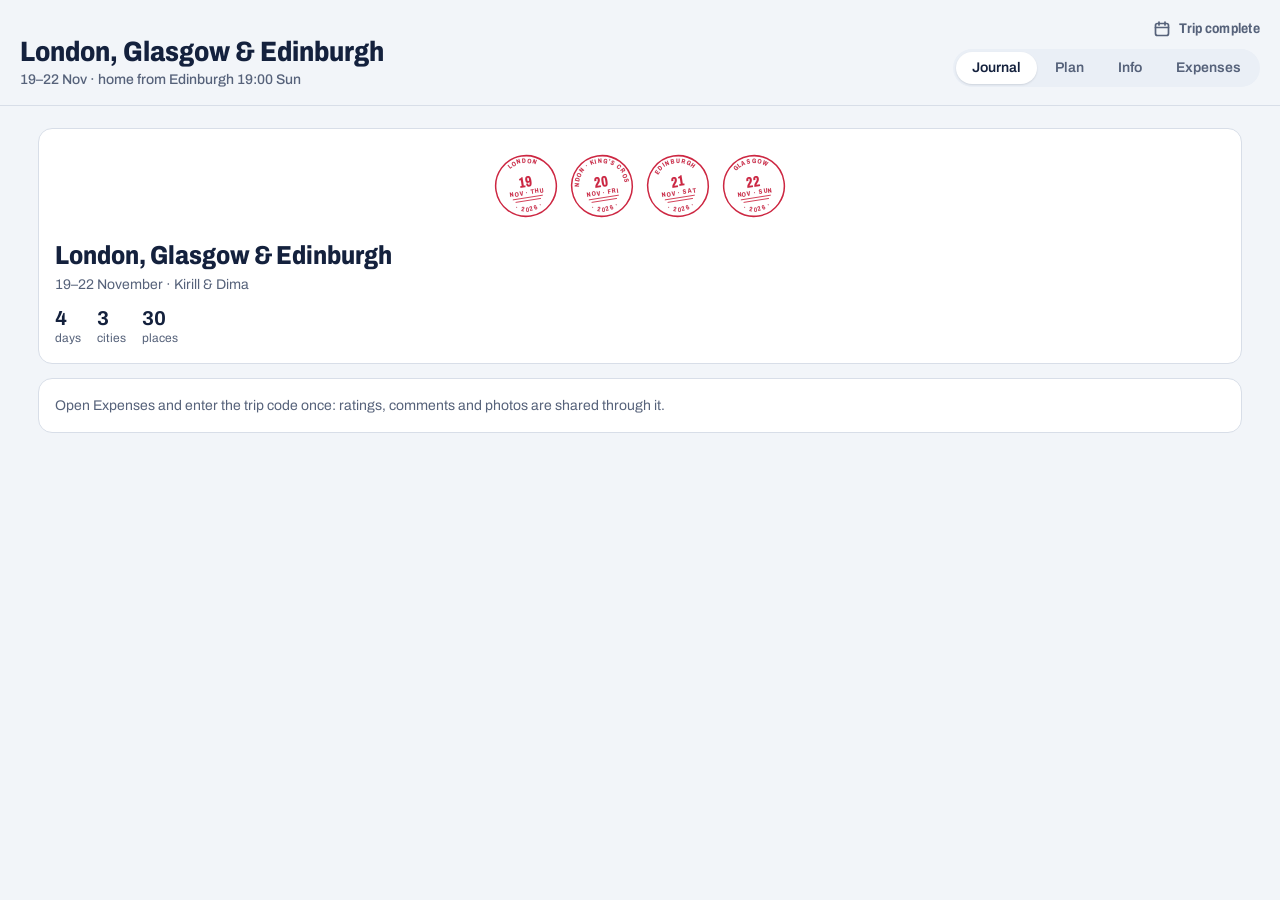
==== commit 9709bee9: "Trip journal: places with average ratings, comments and photos, awards, next time, money recap Co-Au" ====
--- a/index.html
+++ b/index.html
@@ -700,6 +700,87 @@
 .dayhead .postmark{display:none}
 .dayhead .date{color:var(--muted);font-size:12px}
 
+/* ---------- trip journal ---------- */
+.journal{display:flex;flex-direction:column;gap:14px;padding-bottom:20px}
+.jcard{background:var(--surface);border:1px solid var(--line);border-radius:var(--r);padding:16px}
+.jh{margin:14px 2px 0;font-size:13px;letter-spacing:.08em;text-transform:uppercase;color:var(--muted);font-weight:800}
+.jhero{padding:0;overflow:hidden}
+.jcover-grid{display:grid;gap:3px;aspect-ratio:16/10;background:var(--line)}
+.jcover-grid img{width:100%;height:100%;object-fit:cover;display:block;min-height:0}
+.jcover-grid.n2{grid-template-columns:1fr 1fr}
+.jcover-grid.n3{grid-template-columns:2fr 1fr;grid-template-rows:1fr 1fr}.jcover-grid.n3 img:first-child{grid-row:span 2}
+.jcover-grid.n4{grid-template-columns:1fr 1fr;grid-template-rows:1fr 1fr}
+.jcover-empty{display:flex;justify-content:center;gap:6px;padding:22px 10px 6px;color:var(--red)}
+.jpm{width:70px;height:70px}
+.jhero-t{padding:14px 16px 16px}
+.jhero-t h2{margin:0;font-size:26px;font-weight:800;font-stretch:85%;line-height:1.1}
+.jhero-t p{margin:4px 0 0;color:var(--muted);font-size:14px}
+.jnums{display:flex;flex-wrap:wrap;gap:6px 16px;margin-top:12px}
+.jnums span{display:flex;flex-direction:column;font-size:12px;color:var(--muted)}
+.jnums b{font-size:20px;color:var(--ink);font-variant-numeric:tabular-nums;line-height:1.1}
+.jcta{display:flex;align-items:center;gap:12px;background:color-mix(in srgb,var(--red) 7%,var(--surface))}
+.jcta div{flex:1;min-width:0}.jcta b{display:block;font-size:16px}.jcta span{font-size:13px;color:var(--muted)}
+.jcta .btn{flex:0 0 auto}
+.jday{padding:10px}
+.jday .pc-grid{aspect-ratio:16/10}
+.jday-t{padding:8px 6px 4px}
+.jday-t small{display:block;font-size:12.5px;color:var(--muted)}
+.jday-t b{display:block;font-size:17px;font-weight:800;font-stretch:85%;margin-top:2px}
+.jline{margin:6px 0 0;font-size:14px;line-height:1.45}
+.jedit{border:0;background:none;color:var(--blue);font:600 13px/1 var(--font);cursor:pointer;padding:4px 0;text-decoration:none}
+.jline-f textarea,.jnext-f input,.jrate textarea{width:100%;box-sizing:border-box;font:15px/1.4 var(--font);padding:10px 12px;border:1px solid var(--line);border-radius:10px;background:var(--bg);color:var(--ink);margin:8px 0}
+.jsort{margin:0 2px}
+.jcat{margin:0 0 4px;font-size:16px}
+.jplace{padding:10px 0;border-top:1px solid var(--line)}
+.jcat+.jplace{border-top:0}
+.jplace-h{display:flex;justify-content:space-between;align-items:center;gap:10px;width:100%;padding:0;border:0;background:none;color:inherit;text-align:left;cursor:pointer;font:inherit}
+.jpn{font-size:15px;font-weight:600;min-width:0}
+.jpn small{display:block;font-weight:400;font-size:12.5px;color:var(--muted)}
+.jr{display:flex;align-items:center;gap:6px;flex:0 0 auto}
+.jr small{font-size:13px;font-weight:700;font-variant-numeric:tabular-nums}
+.jr.none{font-size:12.5px;color:var(--muted)}
+.jstars i{font-style:normal;color:color-mix(in srgb,var(--muted) 35%,transparent);font-size:15px;letter-spacing:-1px}
+.jstars i.on{color:#e0a100}
+.jstars i.half{background:linear-gradient(90deg,#e0a100 50%,color-mix(in srgb,var(--muted) 35%,transparent) 50%);-webkit-background-clip:text;background-clip:text;color:transparent}
+.jthumbs{display:flex;gap:5px;margin-top:8px;overflow-x:auto}
+.jthumbs button{flex:0 0 auto;width:54px;height:54px;padding:0;border:0;border-radius:8px;overflow:hidden;cursor:pointer}
+.jthumbs img{width:100%;height:100%;object-fit:cover;display:block}
+.jcom{margin:6px 0 0;font-size:13.5px;line-height:1.4}
+.jcom b{font-weight:700;margin-right:4px}
+.jaward{padding:10px 0;border-top:1px solid var(--line)}
+.jaward:first-child{border-top:0;padding-top:0}
+.jaward.gold{background:linear-gradient(90deg,color-mix(in srgb,#e0a100 14%,transparent),transparent);margin:0 -16px;padding-left:16px;padding-right:16px}
+.jaw-h{display:flex;justify-content:space-between;align-items:center}
+.jaw-v{display:flex;flex-wrap:wrap;gap:4px 14px;font-size:13.5px;color:var(--muted);margin-top:2px}
+.jaw-v b{color:var(--ink)}
+.jaw-pick{display:flex;flex-wrap:wrap;gap:6px;margin-top:8px}
+.jaw-pick .on{background:var(--red);color:#fff;border-color:var(--red)}
+.jnext{list-style:none;margin:0;padding:0}
+.jnext li{padding:8px 0;border-top:1px solid var(--line);font-size:14.5px}
+.jnext li:first-child{border-top:0}
+.jnext small{color:var(--muted)}
+.jtag{display:inline-block;font-size:11px;font-weight:700;text-transform:uppercase;letter-spacing:.05em;color:var(--blue);margin-right:6px}
+.jnext-f{margin-top:8px}
+.jnext-f .pick{margin-bottom:10px}
+.jnext-f .btn{width:100%}
+.jmoney{display:grid;grid-template-columns:1fr 1fr;gap:12px}
+.jmoney small{display:block;font-size:12.5px;color:var(--muted)}
+.jmoney b{font-size:20px;font-variant-numeric:tabular-nums}
+.jmoney a{grid-column:1/-1}
+.jfoot{text-align:center;font-size:14px}
+.jfoot a{color:var(--blue)}
+.jrate .jr-body{flex:1;display:flex;flex-direction:column;justify-content:center;gap:6px;min-height:0;overflow:auto}
+.jr-img{width:100%;max-height:38vh;aspect-ratio:4/3;border-radius:12px;overflow:hidden;background:rgba(255,255,255,.08);display:flex;align-items:center;justify-content:center;font-size:54px}
+.jr-img img{width:100%;height:100%;object-fit:cover}
+.jr-img.none{aspect-ratio:auto;height:120px}
+.jrate small{opacity:.75;font-size:13.5px;margin-top:8px}
+.jrate h3{margin:0;font-size:24px;font-weight:800;font-stretch:85%}
+.jr-stars{display:flex;gap:6px;margin:6px 0}
+.jr-stars button{font-size:40px;line-height:1;padding:2px;border:0;background:none;color:rgba(255,255,255,.28);cursor:pointer}
+.jr-stars button.on{color:#f5b800}
+.jrate textarea{background:rgba(255,255,255,.08);border-color:rgba(255,255,255,.2);color:#fff}
+.pv.jrate{background:#0b1220}
+
 </style>
 </head>
 <body>
@@ -709,6 +790,7 @@
     <div class="mast-side">
       <div class="count" id="count"></div>
       <div class="seg" role="group" aria-label="View">
+        <button type="button" id="vJournal" aria-pressed="false" hidden>Journal</button>
         <button type="button" id="vPlan" aria-pressed="true">Plan</button>
         <button type="button" id="vTips" aria-pressed="false">Info</button>
         <button type="button" id="vMoney" aria-pressed="false">Expenses</button>
@@ -718,6 +800,7 @@
 </header>
 
 <main class="wrap">
+  <div id="journalView" class="journal" hidden></div>
   <div id="planView" style="display:flex;flex-direction:column;gap:24px">
     <section class="nowcard" id="nowcard" aria-live="polite" aria-label="Now and next"></section>
     <nav class="stamps" id="tabs" role="tablist" aria-label="Days"></nav>
@@ -839,12 +922,13 @@
           <tr><td>Kings Cross Inn, 1 night</td><td><a href="#fri" data-goto="fri">Fri</a></td><td class="num">tbc</td></tr>
           <tr><td>LNER (on the refunded sleeper ticket)</td><td><a href="#sat" data-goto="sat">Sat</a></td><td class="num">£0</td></tr>
           <tr><td>ScotRail Glasgow ⇄ Edinburgh return</td><td><a href="#sat" data-goto="sat">Sat</a></td><td class="num">~£17–20</td></tr>
-          <tr><td>Edinburgh Castle, online</td><td><a href="#sat" data-goto="sat">Sat</a></td><td class="num">~£23.50</td></tr>
+          <tr><td>Harry Potter audio walk (VoiceMap)</td><td><a href="#sat" data-goto="sat">Sat</a></td><td class="num">~£9</td></tr>
+          <tr><td>Greyfriars Bobby's lunch</td><td><a href="#sat" data-goto="sat">Sat</a></td><td class="num">~£15–20</td></tr>
           <tr><td>Johnnie Walker, 3 cocktails</td><td><a href="#sat" data-goto="sat">Sat</a></td><td class="num">£30</td></tr>
-          <tr><td>Calton Hill, Royal Mile, market</td><td><a href="#sat" data-goto="sat">Sat</a></td><td class="num">Free</td></tr>
+          <tr><td>Royal Mile, Christmas market</td><td><a href="#sat" data-goto="sat">Sat</a></td><td class="num">Free</td></tr>
           <tr><td>Glasgow dinner</td><td><a href="#sat" data-goto="sat">Sat</a></td><td class="num">~£15–35</td></tr>
           <tr><td>Maldron Glasgow, room split</td><td><a href="#sat" data-goto="sat">Sat</a></td><td class="num">~£85</td></tr>
-          <tr><td>Tennent's tour, pint included</td><td><a href="#sun" data-goto="sun">Sun</a></td><td class="num">£17–21</td></tr>
+          <tr><td>Tennent's tour 11:00, pint included</td><td><a href="#sun" data-goto="sun">Sun</a></td><td class="num">£17–21</td></tr>
           <tr><td>Cathedral, Necropolis</td><td><a href="#sun" data-goto="sun">Sun</a></td><td class="num">Free</td></tr>
           <tr><td>Citylink Air</td><td><a href="#sun" data-goto="sun">Sun</a></td><td class="num">~£15</td></tr>
         </table>
@@ -966,48 +1050,43 @@
     {t:"23:45", n:"Kings Cross Inn: bed", chk:"kxinn", go:{m:"tube",min:15,txt:"Holborn station is next to the club: Piccadilly line to King's Cross St Pancras (2 stops), then 3 minutes to the hotel"}, p:"Pack tonight and set an alarm for 05:40. Leave the room by 06:05; King's Cross is across the road.", ll:[51.5303,-0.1232], q:"Kings Cross Inn Hotel, 9-11 Euston Road, London"}
    ]},
  { id:"sat", iso:"2026-11-21", cities:["edinburgh","glasgow"], tab:"Sat 21", place:"London → Edinburgh → Glasgow", date:"Saturday 21 November", city:"edinburgh",
-   title:"Early train, Edinburgh by day, Glasgow by night",
-   rain:["The castle is mostly outdoors between buildings and runs rain or shine: jacket on.","Swap Calton Hill for the National Museum of Scotland on Chambers Street: free, open daily 10:00–17:00, about 5 minutes from the Grassmarket.","Johnnie Walker is indoors. If the market is a washout, take an earlier train back: they run every 15 minutes."],
-   intro:"The 06:30 LNER from King's Cross on the cancelled sleeper ticket, breakfast on board, and Edinburgh by 10:40. Bags into left luggage at Waverley; daylight goes to the castle, the Old Town and Calton Hill; after dark, Johnnie Walker and the Christmas market lights. Then the train to Glasgow with the bags, a casual local dinner and the city's best cocktail bar. We sleep in Glasgow.",
-   off:"<b>06:30</b> LNER King's Cross → Edinburgh Waverley, arrive <b>~10:40</b>.<br><b>~18:00</b> ScotRail Edinburgh Waverley → Glasgow Queen Street, ~50 min; dinner and drinks below, not on this map.",
+   title:"Early train, Harry Potter Old Town, Glasgow by night",
+   rain:["The Harry Potter walk is all outdoors: jacket on. The app pauses wherever you stop, so duck into a café and resume.","Swap the rest of the walk for the National Museum of Scotland on Chambers Street: free, open 10:00–17:00, 2 minutes from Greyfriars Bobby's.","Johnnie Walker is indoors. If the market is a washout, take an earlier train back: they run every 15 minutes."],
+   intro:"The 06:30 LNER from King's Cross on the cancelled sleeper ticket, breakfast on board, and Edinburgh by 10:40. Bags into left luggage at Waverley, brunch at Whiski on the Royal Mile, then a Harry Potter audio walk through the Old Town from Castlehill to Greyfriars, a pub lunch at Greyfriars Bobby's, and after dark Johnnie Walker and the Christmas market lights. Then the 19:15 train to Glasgow with the bags, the Clutha by the Clyde, a Voi bike to Blue Dog for a cocktail, and noodles from Chapstix on the way home.",
+   off:"<b>06:30</b> LNER King's Cross → Edinburgh Waverley, arrive <b>~10:40</b>.<br><b>19:15</b> ScotRail Edinburgh Waverley → Glasgow Queen Street, ~50 min.",
    stops:[
     {t:"06:30", n:"LNER King's Cross → Edinburgh Waverley", k:"fixed", chk:"lner", tr:"train", go:{m:"walk",min:5,leave:"06:05",txt:"Kings Cross Inn across Euston Road to the King's Cross concourse"}, p:"Free on the cancelled Caledonian Sleeper ticket: show it and the cancellation email to the guard. No seat reservations, and other sleeper passengers will be on it, so be at the platform by 06:10 and look for unreserved seats. Breakfast from the café bar on board. Backups: 07:03 or 07:30.", fee:["£0 (sleeper refunded)","free"], off:true},
     {t:"10:40", n:"Waverley: bags into left luggage", go:{m:"train",min:250,txt:"~4 h 10 min"}, p:"Staffed left-luggage office on platform 2, by the Calton Road entrance. Open 07:00–23:00, ~£12.50 a bag for the day; walk-ins fine.", fee:["~£12.50 a bag","paid"], ll:[55.9520,-3.1880], q:"Left Luggage, Edinburgh Waverley station"},
-    {t:"11:15", n:"Edinburgh Castle", k:"fixed", chk:"castle", go:{m:"walk",min:15,txt:"Up Cockburn Street and the Royal Mile from Waverley"}, p:"Book a timed slot for 11:15 or later. Crown Jewels, the One O'Clock Gun battery, views over the New Town. Allow 1.5 h.", fee:["~£23.50","paid"], book:true, ll:[55.9486,-3.1999], q:"Edinburgh Castle"},
-    {t:"12:45", n:"Royal Mile → Victoria Street", k:"opt", p:"Downhill along the curved, colourful street to the Grassmarket.", fee:["Free","free"], ll:[55.9488,-3.1935], q:"Victoria Street, Edinburgh"},
-    {t:"13:15", n:"Pub lunch in the Grassmarket", p:"Old market square under the castle rock, lined with pubs. No rush: Johnnie Walker isn't until 15:20.", ll:[55.9474,-3.1962], q:"Grassmarket, Edinburgh"},
-    {t:"14:30", n:"Calton Hill while it's light", k:"opt", go:{m:"walk",min:20,leave:"14:10",txt:"from the Grassmarket"}, p:"The castle, Old Town and Arthur's Seat from the monuments; the light goes golden ahead of sunset ~15:50. 20 min walk from the Grassmarket. Leave by 14:55.", fee:["Free","free"], ll:[55.9553,-3.1827], q:"Calton Hill, Edinburgh"},
-    {t:"15:20", n:"Johnnie Walker Princes Street: Journey of Flavour", k:"fixed", chk:"jw", go:{m:"walk",min:20,leave:"14:55",txt:"along Princes Street"}, p:"90 minutes, three cocktails made to match a flavour quiz, then the rooftop bar with the castle lit up after dark.", fee:["£30","paid"], booked:true, ll:[55.9502,-3.2068], q:"Johnnie Walker Princes Street, 145 Princes Street, Edinburgh",
-      more:"<p>Use the entrance on Hope Street and show the ticket in the lobby. 20 min walk along Princes Street from Calton Hill.</p>"},
-    {t:"17:10", n:"Christmas market, East Princes Street Gardens", k:"opt", p:"Mulled wine among the lit-up stalls under the Scott Monument; open 10:00–22:00. Waverley is right below.", fee:["Free","free"], ll:[55.9519,-3.1925], q:"Edinburgh Christmas Market, East Princes Street Gardens"},
-    {t:"17:40", n:"Waverley: collect the bags", go:{m:"walk",min:5,txt:"down the steps from the gardens"}, p:"Left luggage closes at 23:00, so there's slack if the market is fun.", ll:[55.9520,-3.1880], q:"Left Luggage, Edinburgh Waverley station"},
-    {t:"18:00", n:"Train back to Glasgow Queen Street", tr:"train", p:"~50 min; trains every 15 min, take whichever comes after the bags. The Maldron is ~8 min walk from Queen Street.", off:true},
-    {t:"19:00", n:"Maldron Hotel Glasgow City: check in, shower", chk:"hotel", go:{m:"walk",min:8,txt:"from Queen Street"}, p:"Check in with the bags. Rooms have power showers.", booked:true, off:true, q:"Maldron Hotel Glasgow City, 50 Renfrew Street, Glasgow"},
-    {t:"19:45", n:"Casual dinner in Glasgow: pick one", pick:"satdinner", p:"Local and unfussy rather than posh. All walk-in or easy to book.", off:true,
-      subs:[
-        ["El Perro Negro","Argyle St, Finnieston. Started as a pop-up and now on the World's 101 Best Burgers 2026 (No. 56); walk-ins welcome. Get the Top Dog. Taxi to the bar after, ~10 min.","El Perro Negro, Argyle Street, Glasgow"],
-        ["Mother India's Cafe","Argyle St, Finnieston. Glasgow is a curry city, and this is the tapas-style sibling of its best-loved curry house: lots of small plates, cheap.","Mother India's Cafe, Argyle Street, Glasgow"],
-        ["Paesano Pizza","94 Miller St, Merchant City. Wood-fired Neapolitan pizza, cheap and excellent; walk-ins only, so expect a queue. 5 min from the bar.","Paesano Pizza, 94 Miller Street, Glasgow"],
-        ["Café Gandolfi","64 Albion St, Merchant City. A local institution since 1979: Cullen skink, Stornoway black pudding, wooden booths. 5 min from the bar.","Cafe Gandolfi, 64 Albion Street, Glasgow"]
-      ]},
-    {t:"22:00", n:"Daddy Marmalades, 25 Parnie St, Glasgow", k:"opt", p:"Hidden cocktail bar in the Merchant City: No. 22 in the UK's Top 50 Cocktail Bars 2026 and Glasgow's only entry. Casual and walk-in friendly.", fee:["~£10–14 a cocktail","paid"], off:true, q:"Daddy Marmalades, 25 Parnie Street, Glasgow",
-      more:"<p>Then, if there's energy: <b>The Gate</b> (Gallowgate), a whisky pub that's been on the Top 50 list too, or just follow Glasgow's Saturday night.</p>"}
+    {t:"11:00", n:"Brunch at Whiski, Royal Mile", go:{m:"walk",min:7,txt:"up Cockburn Street from Waverley"}, p:"Whiski Bar & Restaurant, 119 High Street: Scottish food all day and 300+ malts. Replaced the castle.", ll:[55.9503,-3.1866], q:"Whiski Bar & Restaurant, 119 High Street, Edinburgh"},
+    {t:"12:15", n:"Harry Potter audio walk, Castlehill → Greyfriars", go:{m:"walk",min:10,est:true,txt:"up the Royal Mile to Castlehill, outside the castle"}, p:"VoiceMap self-guided tour \"Harry Potter's Edinburgh\": 1.1 miles, ~90 min, 30 audio points with turn-by-turn directions. Starts on Castlehill and winds down the Royal Mile, past the Writers' Museum, Victoria Street (Diagon Alley) and the Grassmarket to Greyfriars Kirkyard (the Tom Riddle grave) and the Elephant House. Works offline once downloaded in the VoiceMap app.", fee:["~£9 in the app","paid"], ll:[55.9488,-3.1963], q:"Castlehill, Edinburgh",
+      more:"<p>Pause any time: it resumes where you stopped. Running late for lunch? Skip ahead to Greyfriars Kirkyard; the pub is at its gate.</p>"},
+    {t:"13:45", n:"Lunch at Greyfriars Bobby's Bar", go:{m:"walk",min:2,est:true,txt:"from the Kirkyard gate to Candlemaker Row"}, p:"30–34 Candlemaker Row, by the Bobby statue. Nicholson's pub: pies, fish and chips, cask ales; food from 12:00. Popular with tourists, so expect a short wait at peak.", fee:["~£15–20","paid"], ll:[55.9469,-3.1918], q:"Greyfriars Bobby's Bar, 30-34 Candlemaker Row, Edinburgh",
+      more:"<p>Full? The Grassmarket pubs are 3 min downhill along Candlemaker Row.</p>"},
+    {t:"15:20", n:"Johnnie Walker Princes Street: Journey of Flavour", k:"fixed", chk:"jw", go:{m:"walk",min:20,leave:"14:50",txt:"George IV Bridge, The Mound, then west along Princes Street"}, p:"90 minutes, three cocktails made to match a flavour quiz, then the rooftop bar with the castle lit up after dark.", fee:["£30","paid"], booked:true, ll:[55.9502,-3.2068], q:"Johnnie Walker Princes Street, 145 Princes Street, Edinburgh",
+      more:"<p>Use the entrance on Hope Street and show the ticket in the lobby. 20 min walk from Greyfriars Bobby's.</p>"},
+     {t:"17:30", n:"Christmas market, East Princes Street Gardens", p:"Mulled wine among the lit-up stalls under the Scott Monument, until about 18:40.", ll:[55.9519,-3.1925], q:"Edinburgh Christmas Market, East Princes Street Gardens"},
+     {t:"19:00", n:"Waverley: collect the bags", go:{m:"walk",min:5,txt:"down the steps from the gardens"}, ll:[55.9520,-3.1880], q:"Left Luggage, Edinburgh Waverley station"},
+     {t:"19:15", n:"Train to Glasgow Queen Street", tr:"train", p:"~50 min. The Maldron is ~8 min walk from Queen Street.", off:true},
+     {t:"20:15", n:"Maldron Hotel Glasgow City: check in", chk:"hotel", go:{m:"walk",min:8,txt:"from Queen Street"}, ll:[55.8660,-4.2560], q:"Maldron Hotel Glasgow City, 50 Renfrew Street"},
+     {t:"22:00", n:"The Clutha, Stockwell St", go:{m:"walk",min:20,est:true}, p:"Old riverside pub by the Clyde with live music.", ll:[55.8545,-4.2490], q:"The Clutha, 167 Stockwell Street, Glasgow"},
+     {t:"22:50", n:"One cocktail at Blue Dog, West George St", go:{m:"bike",min:10,est:true,txt:"Voi e-bike from the Clutha"}, p:"New York-style piano and cocktail bar, open until about 3 am: the stand-in for Daddy Marmalades, which was closed.", ll:[55.8630,-4.2590], q:"Blue Dog, 151 West George Street, Glasgow"},
+     {t:"23:20", n:"Noodles at Chapstix on the way back", p:"Late noodles to take back to the hotel."},
+     {t:"23:40", n:"Maldron: bed", chk:"hotel", ll:[55.8660,-4.2560], q:"Maldron Hotel Glasgow City, 50 Renfrew Street"}
    ]},
  { id:"sun", iso:"2026-11-22", cities:["glasgow"], tab:"Sun 22", place:"Glasgow → home", date:"Sunday 22 November", city:"glasgow",
-   title:"Glasgow: necropolis, brewery, home",
-   rain:["Wet morning: linger over breakfast, skip the Necropolis hill (slippery when wet) and take a taxi straight to Tennent's for 12:00.","The brewery tour and lunch at Drygate are both indoors."],
-   intro:"A slow Glasgow morning in the East End: the Necropolis and the cathedral, a pint from the Tennent's tanks, lunch next door at Drygate, then the coach straight to Edinburgh Airport.",
-   off:"<b>15:30</b> Citylink Air, Buchanan Bus Station → Edinburgh Airport, ~1 h. Flight <b>19:00</b>.",
+    title:"Glasgow: Tennent's, Drygate, cathedral walk, home",
+   rain:["Wet morning: linger over breakfast, skip the Necropolis hill (slippery when wet) and take a taxi straight to Tennent's for 11:00.","The brewery tour, lunch at Drygate and the cathedral are all indoors."],
+    intro:"A slow start at the Maldron, a Voi bike out to the Tennent's brewery, a pint at Drygate next door, then a VoiceMap walk from the cathedral down to Glasgow Green before the coach to Edinburgh Airport.",
+    off:"<b>16:00</b> Citylink Air, Buchanan Bus Station → Edinburgh Airport, arrive <b>~17:00</b>. Flight <b>19:00</b>.",
    stops:[
-    {t:"09:30", n:"Breakfast and check-out at the Maldron", chk:"hotel", p:"Buffet breakfast at the hotel; check-out by 11:00. Leave the bags at the desk until ~15:00.", booked:true, ll:[55.8661,-4.2553], q:"Maldron Hotel Glasgow City, 50 Renfrew Street, Glasgow"},
-    {t:"10:30", n:"The Necropolis", k:"opt", p:"Victorian hilltop cemetery with the best view over the city. Always open.", fee:["Free","free"], ll:[55.8622,-4.2312], q:"Glasgow Necropolis"},
-    {t:"11:15", n:"Glasgow Cathedral", k:"opt", p:"Medieval cathedral that survived the Reformation almost intact. Sunday hours are short and may be afternoon only, so this may be from outside.", fee:["Free","free"], ll:[55.8630,-4.2346], q:"Glasgow Cathedral"},
-    {t:"12:00", n:"Tennent's Wellpark Brewery tour, 161 Duke St", k:"fixed", chk:"tennents", p:"Behind the scenes at Scotland's oldest brewery, ~1.5 h, ending with a pint of unpasteurised tank lager straight from the copper tanks.", fee:["£17–21","paid"], book:true, ll:[55.8598,-4.2298], q:"Tennent's Wellpark Brewery, 161 Duke Street, Glasgow",
-      more:"<p>Sunday tours appear to start at noon; confirm the slot when booking. Ages 18+. Enter at the Tennent's Visitor Centre.</p>"},
-    {t:"13:45", n:"Lunch at Drygate, next door", p:"Craft brewery with a bar and restaurant beside Wellpark: the easiest lunch after the tour.", ll:[55.8616,-4.2318], q:"Drygate Brewing Co, 85 Drygate, Glasgow"},
-    {t:"15:00", n:"Collect bags, walk to Buchanan Bus Station", k:"fixed", go:{m:"taxi",min:8,txt:"Drygate to the Maldron; the bus station is then a 5-min walk"}, p:"Taxi from Drygate to the Maldron ~8 min; the bus station is ~5 min walk from the hotel.", ll:[55.8660,-4.2508], q:"Buchanan Bus Station, Glasgow"},
-    {t:"15:30", n:"Citylink Air to Edinburgh Airport", k:"fixed", chk:"citylink", tr:"bus", p:"Direct, non-stop, about an hour; bags go in the hold. Book on citylink.co.uk. Backup: train to Edinburgh Gateway, then the tram.", fee:["~£15","paid"], book:true, off:true},
-    {t:"16:30", n:"At the airport", k:"fixed", p:"Two and a half hours before the 19:00 flight; there's room for a later coach if lunch runs long.", off:true}
+     {t:"09:40", n:"Maldron: check out, bags at the desk", chk:"hotel", ll:[55.8660,-4.2560], q:"Maldron Hotel Glasgow City, 50 Renfrew Street"},
+     {t:"09:50", n:"Black Sheep Coffee: a bite on the go", p:"Quick coffee and breakfast to take away."},
+     {t:"10:30", n:"Tennent's Wellpark Brewery tour, 161 Duke St", chk:"tennents", go:{m:"bike",min:15,est:true,txt:"Voi e-bike across the city centre"}, p:"Brewery tour ending with a pint of unpasteurised lager from the tanks.", ll:[55.8590,-4.2330], q:"Tennent's Wellpark Brewery, 161 Duke Street, Glasgow"},
+     {t:"12:30", n:"Drygate bar, next door", go:{m:"walk",min:3}, p:"Craft brewery bar beside Wellpark.", ll:[55.8616,-4.2335], q:"Drygate Brewing Co, 85 Drygate, Glasgow"},
+     {t:"14:30", n:"VoiceMap walk: Glasgow Cathedral → Glasgow Green", go:{m:"walk",min:5,txt:"from Drygate"}, p:"Audio walk from the cathedral down through the old town to Glasgow Green, until about 15:40.", ll:[55.8628,-4.2342], q:"Glasgow Cathedral"},
+     {t:"15:40", n:"Taxi to the Maldron, collect the bags", go:{m:"taxi",min:12,est:true,txt:"from Glasgow Green"}, ll:[55.8660,-4.2560], q:"Maldron Hotel Glasgow City, 50 Renfrew Street"},
+     {t:"16:00", n:"Citylink Air to Edinburgh Airport", chk:"citylink", tr:"bus", go:{m:"walk",min:5,txt:"Maldron to Buchanan Bus Station"}, p:"Direct coach, about an hour.", off:true},
+     {t:"17:00", n:"At Edinburgh Airport", p:"Two hours before the 19:00 flight home.", off:true}
    ]}
 ];
 
@@ -1027,9 +1106,11 @@
   ["Constantinople to Istanbul","london","V&A South Kensington","Exhibition, from 7 Nov, £25–27.",true,90,[51.4966,-0.1722],"Victoria and Albert Museum, London"],
   ["Beyond the Streets","london","Saatchi Gallery","Graffiti and street art, from 11 Nov, £25.",true,75,[51.4907,-0.1589],"Saatchi Gallery, London"],
   ["Other workouts","london","various","Kobox (boxing HIIT), 1Rebel (Reshape, Ride), Psycle or SoulCycle (cycling).",true,60,null,"1Rebel London"],
-  ["National Museum of Scotland","edinburgh","Chambers Street","Free, open daily 10:00–17:00. The rain plan for Calton Hill.",true,75,[55.9470,-3.1892],"National Museum of Scotland, Chambers Street, Edinburgh"],
+  ["National Museum of Scotland","edinburgh","Chambers Street","Free, open daily 10:00–17:00. 2 min from Greyfriars Bobby's.",true,75,[55.9470,-3.1892],"National Museum of Scotland, Chambers Street, Edinburgh"],
+  ["Edinburgh Castle","edinburgh","Castlehill","Skipped on Saturday. Timed entry online, ~£23.50, allow 1.5 h.",false,90,[55.9486,-3.1999],"Edinburgh Castle"],
+  ["Calton Hill","edinburgh","east end of Princes Street","Monuments and the best view of the Old Town; go before sunset ~15:50. Free.",false,30,[55.9553,-3.1827],"Calton Hill, Edinburgh"],
   ["Holyrood Distillery","edinburgh","foot of Arthur's Seat","~90 min tour, £20–25.",true,90,[55.9432,-3.1773],"Holyrood Distillery, Edinburgh"],
-  ["Arthur's Seat","edinburgh","Holyrood Park","The hike up from Holyrood is ~1.5 h return; swap it for the Grassmarket lunch and Victoria Street if you'd rather climb.",false,90,[55.9441,-3.1618],"Arthur's Seat, Edinburgh"],
+  ["Arthur's Seat","edinburgh","Holyrood Park","~1.5 h return from Holyrood.",false,90,[55.9441,-3.1618],"Arthur's Seat, Edinburgh"],
   ["Port of Leith Distillery","edinburgh","Leith","Nine-storey vertical distillery with a bar on top.",true,90,[55.9790,-3.1690],"Port of Leith Distillery, Edinburgh"],
   ["Barnton nuclear bunker tours","edinburgh","Barnton","Saturdays and Sundays.",true,90,[55.9590,-3.2890],"Barnton Quarry nuclear bunker, Edinburgh"],
   ["Kelvingrove Art Gallery and the West End","glasgow","West End","Kelvingrove opens 11:00 on Sundays if you swap it for Tennent's.",true,90,[55.8686,-4.2906],"Kelvingrove Art Gallery and Museum, Glasgow"],
@@ -1039,7 +1120,7 @@
 /* Planned spend per person in GBP, mapped to the expense categories: [label, [expense categories], low, high] */
 var BUDGET = [
   ["Transport",["transport"],60,90],
-  ["Activities",["tickets"],100,155],
+  ["Activities",["tickets"],85,140],
   ["Food & drink",["food","drinks"],260,315],
   ["Stay",["stay"],85,85]
 ];
@@ -1052,10 +1133,9 @@
   ["heard","Heard Covent Garden, Fri 17:15 for 2","Booked; ask for the Soda Room on arrival","Done",true],
   ["tatar","Tatar Bunar, Thu 19:30 for 2","Booked; 07771 013190 if running late","Done",true],
   ["comedy","Top Secret Comedy Club, Fri 22:00","Booked; check the ticket for the venue (Kingsway or Drury Lane)","Done",true],
-  ["castle","Edinburgh Castle, Sat 11:15 or later","Timed entry, online","Now"],
   ["jw","Johnnie Walker Journey of Flavour, Sat 15:20 for 2","Booked; Hope Street entrance","Done",true],
-  ["tennents","Tennent's brewery tour, Sun 12:00 for 2","tennents.com; check Sunday slots","Now"],
-  ["citylink","Citylink Air, Sun 15:30 Glasgow → Edinburgh Airport","citylink.co.uk","This week"],
+  ["tennents","Tennent's brewery tour, Sun 11:00 for 2","Booked","Done",true],
+  ["citylink","Citylink Air, Sun 16:00 Glasgow → Edinburgh Airport","Taken","Done",true],
   ["mail","Postal Museum + Mail Rail, Thu 15:00–15:30","Done on Thursday","Done",true],
   ["barrys","Barry's St Paul's, Fri 08:00","Booked; Kirill only","Done",true]
 ];
@@ -1137,7 +1217,7 @@
 /* ---------- stops: type, booking state, travel legs ---------- */
 var narrowMQ = window.matchMedia("(max-width:960px)");
 var compact = S.compact!=null ? !!S.compact : narrowMQ.matches;
-var MODES = {walk:["🚶","walk"], tube:["🚇","by Tube"], train:["🚆","by train"], bus:["🚌","by coach"], taxi:["🚕","by taxi"]};
+var MODES = {walk:["🚶","walk"], tube:["🚇","by Tube"], train:["🚆","by train"], bus:["🚌","by coach"], taxi:["🚕","by taxi"], bike:["🚲","by e-bike"]};
 var TRICON = {train:"🚆", bus:"🚌", plane:"✈️"};
 function kindOf(s){ return s.k||"core"; }
 function stopBooked(s){ return s.chk ? isDone(s.chk) : !!s.booked; }
@@ -2003,13 +2083,180 @@
 document.addEventListener("visibilitychange", function(){ if(!document.hidden){ pull(); flush(); } });
 window.addEventListener("online", function(){ pull(); flush(); });
 
+/* ---------- trip journal: the memory of the trip, first screen once it's over ----------
+   Places come from the plan (as updated), photos from the postcards, money from Expenses.
+   New data lives in uktrip.journal as (k, who, v): rate:<place>, award:<id>, next:<id>, day:<iso>, skip:<place>. */
+var J = {rows:[], loaded:false, photos:null, rate:null, awardOpen:null, ask:false, err:""};
+var J_END = {iso:DAYS[DAYS.length-1].iso, min:19*60};
+function tripOver(){ var n=nowTrip(); return n.iso>J_END.iso || (n.iso===J_END.iso && n.min>=J_END.min); }
+var J_CATS = [["eat","🍽","Eat"],["drink","🍺","Drink"],["do","🎟","See & do"],["stay","🛏","Stay"]];
+var J_AWARDS = [["meal","Best meal","eat"],["drink","Best drink","drink"],["moment","Best moment",""],["surprise","Biggest surprise",""],["never","Never again",""]];
+function jSlug(s){ return s.toLowerCase().replace(/&/g,"and").replace(/[^a-z0-9]+/g,"-").replace(/^-|-$/g,"").slice(0,50); }
+function jPlaceOf(s){
+  if(s.jc==="skip" || s.tr || s.pick) return null;
+  var n=s.n, q=s.q||"";
+  if(/DoubleTree|Kings Cross Inn|Maldron/.test(q+" "+n)){
+    var h=/DoubleTree/.test(q+n)?"DoubleTree by Hilton Tower of London":/Kings Cross Inn/.test(q+n)?"Kings Cross Inn":"Maldron Hotel Glasgow City";
+    return {key:"stay-"+jSlug(h), name:h, cat:"stay"};
+  }
+  if(/^(Land at|Pick up the key|Back to|Waverley:|Taxi to|At .*Airport)/.test(n) || /collect the T-shirts/.test(n)) return null;
+  var cat = s.jc || (/^(Lunch|Dinner|Brunch|Breakfast|Fish and chips|Noodles)\b|Black Sheep/i.test(n)?"eat": /Guinness|Swift|Nightcap|Clutha|cocktail|Drygate|\bpub\b/i.test(n)?"drink":"do");
+  var name = s.jn || n.replace(/^(Dinner|Lunch|Brunch|Breakfast|Fish and chips|Noodles|Nightcap|One cocktail|£4 Guinness) at (the )?/i,"").replace(/ on the way back$/,"").replace(/: (T-shirts|a bite).*$/,"").replace(/, (\d|next door|Stockwell|West George|Royal Mile|Clerkenwell|Castlehill).*$/,"").replace(/^(The )?Clutha$/,"The Clutha");
+  return {key:jSlug(name), name:name, cat:cat};
+}
+function jPlaces(){
+  var out=[], seen={};
+  DAYS.forEach(function(d){ d.stops.forEach(function(s){
+    var p=jPlaceOf(s); if(!p) return;
+    if(seen[p.key]){ seen[p.key].stops.push(s); return; }
+    p.day=d; p.stop=s; p.stops=[s]; seen[p.key]=p; out.push(p);
+  }); });
+  return out;
+}
+function jGet(k,who){ var r=J.rows.find(function(x){return x.k===k && (who==null||x.who===who);}); return r?r.v:null; }
+function jAll(prefix){ return J.rows.filter(function(x){return x.k.indexOf(prefix)===0;}); }
+function jSet(k,who,v){
+  J.rows=J.rows.filter(function(x){return !(x.k===k && x.who===who);}); if(v!=null) J.rows.push({k:k,who:who,v:v,t:new Date().toISOString()});
+  return rpc("uktrip_journal_set",{p_code:M.code,p_k:k,p_who:who,p_v:v}).catch(function(e){ toast("Not saved: "+e.message); });
+}
+function jMe(){ return (P.who==null||P.who==="")?null:+P.who; }
+function jAvg(key){ var r=[0,1].map(function(w){ var v=jGet("rate:"+key,w); return v&&v.r?v.r:0; }).filter(Boolean); return r.length?{avg:r.reduce(function(a,b){return a+b;},0)/r.length,n:r.length}:null; }
+function jStars(v,big){ var s=""; for(var i=1;i<=5;i++) s+='<i class="'+(v>=i-0.25?"on":v>=i-0.75?"half":"")+'">★</i>'; return '<span class="jstars'+(big?" big":"")+'">'+s+'</span>'; }
+function jPhotosFor(pl){ return (J.photos||[]).filter(function(p){ var w=photoStop(p); return w&&w.stop&&pl.stops.indexOf(w.stop)>=0; }); }
+function jLoad(){
+  if(!M.code){ drawJournal(); return; }
+  Promise.all([
+    rpc("uktrip_journal_get",{p_code:M.code}).then(function(r){ J.rows=r||[]; }),
+    rpc("uktrip_photo_list",{p_code:M.code,p_day:null}).then(function(r){ J.photos=r||[]; (r||[]).forEach(function(p){ var c=P.cache[p.day]=P.cache[p.day]||[]; if(!c.some(function(x){return x.id===p.id;})) c.push(p); }); }).catch(function(){ J.photos=J.photos||[]; }),
+    rpc("uktrip_list",{p_code:M.code}).then(function(r){ if(r&&r.expenses){ M.items=r.expenses; if(r.names) M.names=r.names; } }).catch(function(){})
+  ]).then(function(){ J.loaded=true; J.err=""; drawJournal(); }).catch(function(e){ J.err="Couldn't load the journal: "+e.message; drawJournal(); });
+}
+function jMoney(){
+  if(!M.items||!M.items.length) return null;
+  var tot=0, byDay={}; M.items.forEach(function(e){ tot+=+e.amount; byDay[e.spent_on]=(byDay[e.spent_on]||0)+(+e.amount); });
+  var top=Object.keys(byDay).filter(function(k){return DAYS.some(function(d){return d.iso===k;});}).sort(function(a,b){return byDay[b]-byDay[a];})[0];
+  return {tot:tot, pp:tot/2, ppd:tot/2/DAYS.length, top:top?{d:DAYS.find(function(d){return d.iso===top;}),v:byDay[top]}:null};
+}
+function jCover(){
+  var tiles=DAYS.map(function(d){ var l=(J.photos||[]).filter(function(p){return p.day===d.iso;}); return l.filter(function(p){return p.star;})[0]||l[0]||null; });
+  var have=tiles.filter(Boolean);
+  if(!have.length) return '<div class="jcover-empty">'+DAYS.map(function(d){ return postmark(d).replace('class="postmark thump"','class="postmark jpm"'); }).join("")+'</div>';
+  return '<div class="jcover-grid n'+Math.min(4,have.length)+'">'+have.slice(0,4).map(function(p){ return '<img src="'+p.thumb+'" alt="">'; }).join("")+'</div>';
+}
+function drawJournal(){
+  var el=document.getElementById("journalView"); if(!el) return;
+  var names=M.names||TRIP.people, me=jMe(), places=jPlaces().filter(function(p){ return !jGet("skip:"+p.key); });
+  var cities={}; DAYS.forEach(function(d){ (d.cities||[d.city]).forEach(function(c){ cities[c]=1; }); });
+  var mon=jMoney(), rated=places.filter(function(p){ return me!=null && jGet("rate:"+p.key,me); }).length;
+  var h='<section class="jcard jhero">'+jCover()+'<div class="jhero-t"><h2>'+esc(TRIP.name)+'</h2><p>19–22 November · '+esc(names.join(" & "))+'</p>'+
+    '<div class="jnums"><span><b>'+DAYS.length+'</b>days</span><span><b>'+Object.keys(cities).length+'</b>cities</span><span><b>'+places.length+'</b>places</span>'+(J.photos?'<span><b>'+J.photos.length+'</b>photos</span>':'')+(mon?'<span><b>'+gbp(Math.round(mon.tot))+'</b>spent</span>':'')+'</div></div></section>';
+  if(!M.code){ el.innerHTML=h+'<section class="jcard"><p class="sub">Open Expenses and enter the trip code once: ratings, comments and photos are shared through it.</p></section>'; return; }
+  if(J.err) h+='<p class="err">'+esc(J.err)+'</p>';
+  /* call to action */
+  h+='<section class="jcard jcta"><div><b>'+(me==null?'Rate the places you went':rated>=places.length?'All rated, thank you':'Rate the trip: '+rated+' of '+places.length+' done')+'</b><span>'+(me==null?'Stars and a line for each place; takes about five minutes.':'Stars and a line for each place. You can change them any time.')+'</span></div><button type="button" class="btn" data-jrate>'+(rated?'Continue':'Start')+'</button></section>';
+  if(J.ask) h+='<section class="jcard pc-ask"><span>Who\'s on this phone?</span><div class="pick"><button type="button" data-jme="0">'+esc(names[0])+'</button><button type="button" data-jme="1">'+esc(names[1])+'</button></div></section>';
+  /* days */
+  h+='<h3 class="jh">The trip, day by day</h3>'+DAYS.map(function(d){
+    var l=(J.photos||[]).filter(function(p){return p.day===d.iso;}), sel=pcPick(l), line=jGet("day:"+d.iso,0);
+    var auto=jPlaces().filter(function(p){return p.day===d && p.cat!=="stay";}).map(function(p){return p.name;}).slice(0,6).join(" · ");
+    return '<section class="jcard jday" data-jday="'+d.iso+'">'+(sel.length?pcGrid(sel):'')+'<div class="jday-t"><small>'+esc(d.date)+' · '+esc(d.place)+'</small><b>'+esc(d.title)+'</b>'+
+      '<p class="jline" data-jline="'+d.iso+'">'+esc(line&&line.t?line.t:auto)+' <button type="button" class="jedit" data-jline-edit="'+d.iso+'">Edit</button></p></div></section>';
+  }).join("");
+  /* places */
+  h+='<h3 class="jh">Places</h3><div class="jsort pick" id="jSort"></div>';
+  var sort=J.sort||"fav";
+  J_CATS.forEach(function(c){
+    var l=places.filter(function(p){return p.cat===c[0];}); if(!l.length) return;
+    if(sort==="fav") l.sort(function(a,b){ var x=jAvg(a.key), y=jAvg(b.key); return (y?y.avg:-1)-(x?x.avg:-1); });
+    h+='<section class="jcard"><h4 class="jcat">'+c[1]+' '+c[2]+'</h4>'+l.map(function(p){
+      var a=jAvg(p.key), ph=jPhotosFor(p), cm=[0,1].map(function(w){ var v=jGet("rate:"+p.key,w); return v&&v.c?'<p class="jcom"><b>'+esc(names[w])+'</b> '+esc(v.c)+'</p>':''; }).join("");
+      return '<div class="jplace"><button type="button" class="jplace-h" data-jopen="'+p.key+'"><span class="jpn">'+esc(p.name)+'<small>'+esc(p.day.tab)+(p.cat!=="stay"?' · '+esc(p.stop.t):'')+'</small></span>'+
+        (a?'<span class="jr">'+jStars(a.avg)+'<small>'+a.avg.toFixed(1)+'</small></span>':'<span class="jr none">Not rated</span>')+'</button>'+
+        (ph.length?'<div class="jthumbs">'+ph.slice(0,6).map(function(x){ return '<button type="button" data-ph="'+x.id+'" data-jday-ph="'+x.day+'"><img src="'+x.thumb+'" alt="" loading="lazy"></button>'; }).join("")+'</div>':'')+cm+'</div>';
+    }).join("")+'</section>';
+  });
+  /* awards */
+  h+='<h3 class="jh">Awards</h3><section class="jcard">'+J_AWARDS.map(function(aw){
+    var v=[0,1].map(function(w){ return jGet("award:"+aw[0],w); }), gold=v[0]&&v[1]&&v[0].key===v[1].key;
+    var nm=function(x){ var p=x&&places.find(function(q){return q.key===x.key;}); return p?p.name:(x&&x.text)||""; };
+    return '<div class="jaward'+(gold?' gold':'')+'"><div class="jaw-h"><b>'+(gold?'🏅 ':'')+esc(aw[1])+'</b>'+(me!=null?'<button type="button" class="jedit" data-jaward="'+aw[0]+'">'+(v[me]?'Change':'Vote')+'</button>':'')+'</div>'+
+      '<div class="jaw-v">'+[0,1].map(function(w){ return '<span>'+esc(names[w])+': '+(v[w]?'<b>'+esc(nm(v[w]))+'</b>':'<i>not yet</i>')+'</span>'; }).join("")+'</div>'+
+      (J.awardOpen===aw[0]?'<div class="jaw-pick">'+places.filter(function(p){return !aw[2]||p.cat===aw[2];}).map(function(p){ return '<button type="button" class="chipbtn'+(v[me]&&v[me].key===p.key?' on':'')+'" data-jvote="'+aw[0]+'|'+p.key+'">'+esc(p.name)+'</button>'; }).join("")+'</div>':'')+'</div>';
+  }).join("")+'</section>';
+  /* next time */
+  var notes=jAll("next:").sort(function(a,b){return a.t<b.t?-1:1;});
+  h+='<h3 class="jh">Next time</h3><section class="jcard">'+(notes.length?'<ul class="jnext">'+notes.map(function(n){ return '<li><span class="jtag">'+(n.v.kind==="try"?"Still to try":"Do differently")+'</span>'+esc(n.v.t)+' <small>'+esc(names[n.who])+'</small>'+(n.who===me?' <button type="button" class="jedit" data-jdel="'+esc(n.k)+'">Remove</button>':'')+'</li>'; }).join("")+'</ul>':'<p class="sub">What would you do differently, and what\'s still on the list? The Lamb & Flag and Rules, for a start.</p>')+
+    '<form class="jnext-f" id="jNextF"><input id="jNextT" maxlength="160" placeholder="Add a note" autocomplete="off"><div class="pick" id="jNextK"><button type="button" data-k="try" aria-pressed="'+((J.nk||"try")==="try")+'">Still to try</button><button type="button" data-k="diff" aria-pressed="'+(J.nk==="diff")+'">Do differently</button></div><button class="btn" type="submit">Add</button></form></section>';
+  /* money */
+  if(mon) h+='<h3 class="jh">Money</h3><section class="jcard jmoney"><div><small>Total</small><b>'+gbp(Math.round(mon.tot))+'</b></div><div><small>Per person</small><b>'+gbp(Math.round(mon.pp))+'</b></div><div><small>Per person per day</small><b>'+gbp(Math.round(mon.ppd))+'</b></div>'+(mon.top?'<div><small>Priciest day</small><b>'+esc(mon.top.d.tab)+'</b></div>':'')+'<a href="#money" class="jedit">Details in Expenses</a></section>';
+  h+='<p class="jfoot"><a href="#'+DAYS[0].id+'">See the full plan</a></p>';
+  el.innerHTML=h;
+  var srt=document.getElementById("jSort"); if(srt) pick(srt,[["fav","Our favourites"],["time","In order"]],sort,function(v){ J.sort=v; drawJournal(); });
+}
+/* the rating flow: one place per screen */
+var jrEl=document.createElement("div"); jrEl.className="pv jrate"; jrEl.hidden=true; jrEl.setAttribute("role","dialog"); jrEl.setAttribute("aria-modal","true"); document.body.appendChild(jrEl);
+function jRateOpen(start){
+  var me=jMe(); if(me==null){ J.ask=true; J.after=start||"rate"; drawJournal(); return; }
+  var l=jPlaces().filter(function(p){ return !jGet("skip:"+p.key); });
+  var i=start?l.findIndex(function(p){return p.key===start;}):l.findIndex(function(p){ return !jGet("rate:"+p.key,me); });
+  J.rate={list:l, i:i<0?0:i}; jrEl.hidden=false; document.documentElement.classList.add("sheet-open"); jRateDraw();
+}
+function jRateClose(){ jrEl.hidden=true; J.rate=null; document.documentElement.classList.remove("sheet-open"); drawJournal(); }
+function jRateDraw(){
+  var R=J.rate, p=R.list[R.i], me=jMe(), v=jGet("rate:"+p.key,me)||{}, ph=jPhotosFor(p)[0];
+  jrEl.innerHTML='<div class="pv-top"><span>'+(R.i+1)+' of '+R.list.length+'</span><button type="button" class="sh-x" data-jrx aria-label="Close">✕</button></div>'+
+    '<div class="jr-body">'+(ph?'<div class="jr-img"><img src="'+ph.thumb+'" alt=""></div>':'<div class="jr-img none">'+(J_CATS.find(function(c){return c[0]===p.cat;})||["","📍"])[1]+'</div>')+
+    '<small>'+esc(p.day.date)+(p.cat!=="stay"?' · '+esc(p.stop.t):'')+'</small><h3>'+esc(p.name)+'</h3>'+
+    '<div class="jr-stars">'+[1,2,3,4,5].map(function(n){ return '<button type="button" data-jr="'+n+'" class="'+(v.r>=n?"on":"")+'" aria-label="'+n+' stars">★</button>'; }).join("")+'</div>'+
+    '<textarea id="jrC" maxlength="280" rows="2" placeholder="One line to remember it by (optional)">'+esc(v.c||"")+'</textarea></div>'+
+    '<div class="pv-act"><button type="button" class="chipbtn" data-jrn="-1"'+(R.i===0?' disabled':'')+'>←</button><button type="button" class="chipbtn" data-jrskip>We didn\'t go</button><button type="button" class="btn" data-jrn="1">'+(R.i===R.list.length-1?'Done':'Next')+'</button></div>';
+}
+function jRateSave(){
+  var R=J.rate; if(!R) return; var p=R.list[R.i], me=jMe(), old=jGet("rate:"+p.key,me)||{}, c=(document.getElementById("jrC")||{}).value||"";
+  c=c.trim(); if((old.c||"")===c && !J.pendingR) return; var r=J.pendingR||old.r||0; J.pendingR=null;
+  if(!r && !c){ if(old.r||old.c) jSet("rate:"+p.key,me,null); return; }
+  jSet("rate:"+p.key,me,{r:r,c:c});
+}
+jrEl.addEventListener("click",function(e){
+  var R=J.rate; if(!R) return; var b;
+  if((b=e.target.closest("[data-jrx]"))){ jRateSave(); jRateClose(); return; }
+  if((b=e.target.closest("[data-jr]"))){ J.pendingR=+b.dataset.jr; jrEl.querySelectorAll("[data-jr]").forEach(function(x){ x.classList.toggle("on", +x.dataset.jr<=J.pendingR); }); jRateSave(); return; }
+  if((b=e.target.closest("[data-jrskip]"))){ var p=R.list[R.i]; jSet("skip:"+p.key,jMe(),{s:1}); R.list.splice(R.i,1); if(R.i>=R.list.length){ jRateClose(); return; } jRateDraw(); return; }
+  if((b=e.target.closest("[data-jrn]"))){ jRateSave(); var n=R.i+(+b.dataset.jrn); if(n>=R.list.length){ jRateClose(); return; } if(n>=0){ R.i=n; jRateDraw(); } }
+});
+var JV=document.getElementById("journalView");
+JV.addEventListener("click",function(e){
+  var b, me=jMe();
+  if((b=e.target.closest("[data-ph]"))){ var day=b.dataset.jdayPh, i=DAYS.findIndex(function(d){return d.iso===day;}); if(i>=0){ cur=i; openPv(+b.dataset.ph); } return; }
+  if((b=e.target.closest("[data-jme]"))){ P.who=b.dataset.jme; store(TRIP.key+"-me",P.who); J.ask=false; var a=J.after; J.after=null; drawJournal(); if(a==="rate") jRateOpen(); else if(a&&a.indexOf("award:")===0){ J.awardOpen=a.slice(6); drawJournal(); } else if(a) jRateOpen(a); return; }
+  if((b=e.target.closest("[data-jrate]"))){ jRateOpen(); return; }
+  if((b=e.target.closest("[data-jopen]"))){ jRateOpen(b.dataset.jopen); return; }
+  if((b=e.target.closest("[data-jaward]"))){ if(me==null){ J.ask=true; J.after="award:"+b.dataset.jaward; drawJournal(); return; } J.awardOpen=J.awardOpen===b.dataset.jaward?null:b.dataset.jaward; drawJournal(); return; }
+  if((b=e.target.closest("[data-jvote]"))){ var x=b.dataset.jvote.split("|"); jSet("award:"+x[0],me,{key:x[1]}); J.awardOpen=null; drawJournal(); return; }
+  if((b=e.target.closest("[data-jdel]"))){ jSet(b.dataset.jdel,me,null); drawJournal(); return; }
+  if((b=e.target.closest("#jNextK button"))){ J.nk=b.dataset.k; JV.querySelectorAll("#jNextK button").forEach(function(y){ y.setAttribute("aria-pressed", y===b); }); return; }
+  if((b=e.target.closest("[data-jline-edit]"))){
+    var iso=b.dataset.jlineEdit, pEl=JV.querySelector('[data-jline="'+iso+'"]'), cur0=(jGet("day:"+iso,0)||{}).t||pEl.firstChild.textContent.trim();
+    pEl.outerHTML='<form class="jline-f" data-jline-f="'+iso+'"><textarea maxlength="300" rows="3">'+esc(cur0)+'</textarea><div class="mbtns"><button class="btn" type="submit">Save</button><button class="btn ghost" type="button" data-jline-x>Cancel</button></div></form>'; return;
+  }
+  if((b=e.target.closest("[data-jline-x]"))){ drawJournal(); return; }
+});
+JV.addEventListener("submit",function(e){
+  e.preventDefault(); var f=e.target, me=jMe();
+  if(f.id==="jNextF"){ var t=document.getElementById("jNextT").value.trim(); if(!t) return; if(me==null){ J.ask=true; drawJournal(); return; }
+    jSet("next:"+Date.now().toString(36)+me, me, {t:t, kind:J.nk||"try"}).then(drawJournal); drawJournal(); return; }
+  if(f.dataset.jlineF){ var v=f.querySelector("textarea").value.trim(); jSet("day:"+f.dataset.jlineF,0,v?{t:v}:null); drawJournal(); }
+});
+document.addEventListener("visibilitychange",function(){ if(!document.hidden && view==="journal" && !J.rate) jLoad(); });
+
 /* ---------- routing ---------- */
 function go(id){ if(location.hash!=="#"+id) location.hash = id; else route(); }
 var lastCity = null;
 function route(){
   var h = (location.hash||"").slice(1);
   if(h.indexOf("sync=")===0){ applySync(h.slice(5)); history.replaceState(null,"",location.pathname+location.search+"#tips"); h="tips"; }
-  if(h==="tips"){ view="tips"; drawChecks(); drawTix(); }
+  if(h==="journal" || (!h && tripOver())){ view="journal"; }
+  else if(h==="tips"){ view="tips"; drawChecks(); drawTix(); }
   else if(h==="money"){ view="money"; }
   else {
     view="plan"; var i = DAYS.findIndex(function(d){return d.id===h;});
@@ -2019,6 +2266,10 @@
   document.getElementById("planView").style.display = view==="plan"?"flex":"none";
   document.getElementById("tipsView").hidden = view!=="tips";
   document.getElementById("moneyView").hidden = view!=="money";
+  document.getElementById("journalView").hidden = view!=="journal";
+  document.getElementById("vJournal").hidden = !tripOver();
+  document.getElementById("vJournal").setAttribute("aria-pressed", view==="journal");
+  if(view==="journal"){ drawJournal(); jLoad(); }
   document.getElementById("vMoney").setAttribute("aria-pressed", view==="money");
   if(view==="money") openMoney(); else clearInterval(M.timer);
   document.getElementById("vPlan").setAttribute("aria-pressed", view==="plan");
@@ -2040,6 +2291,7 @@
   var n = (cur + (e.key==="ArrowRight"?1:DAYS.length-1))%DAYS.length; go(DAYS[n].id); document.getElementById("tab-"+DAYS[n].id).focus();
 });
 document.getElementById("vPlan").addEventListener("click",function(){ go(DAYS[cur].id); });
+document.getElementById("vJournal").addEventListener("click",function(){ go("journal"); window.scrollTo(0,0); });
 document.getElementById("vTips").addEventListener("click",function(){ go("tips"); });
 document.getElementById("vMoney").addEventListener("click",function(){ go("money"); });
 document.querySelectorAll("#tipsView [data-goto]").forEach(function(a){ a.addEventListener("click",function(e){ e.preventDefault(); go(a.dataset.goto); window.scrollTo(0,0); }); });
